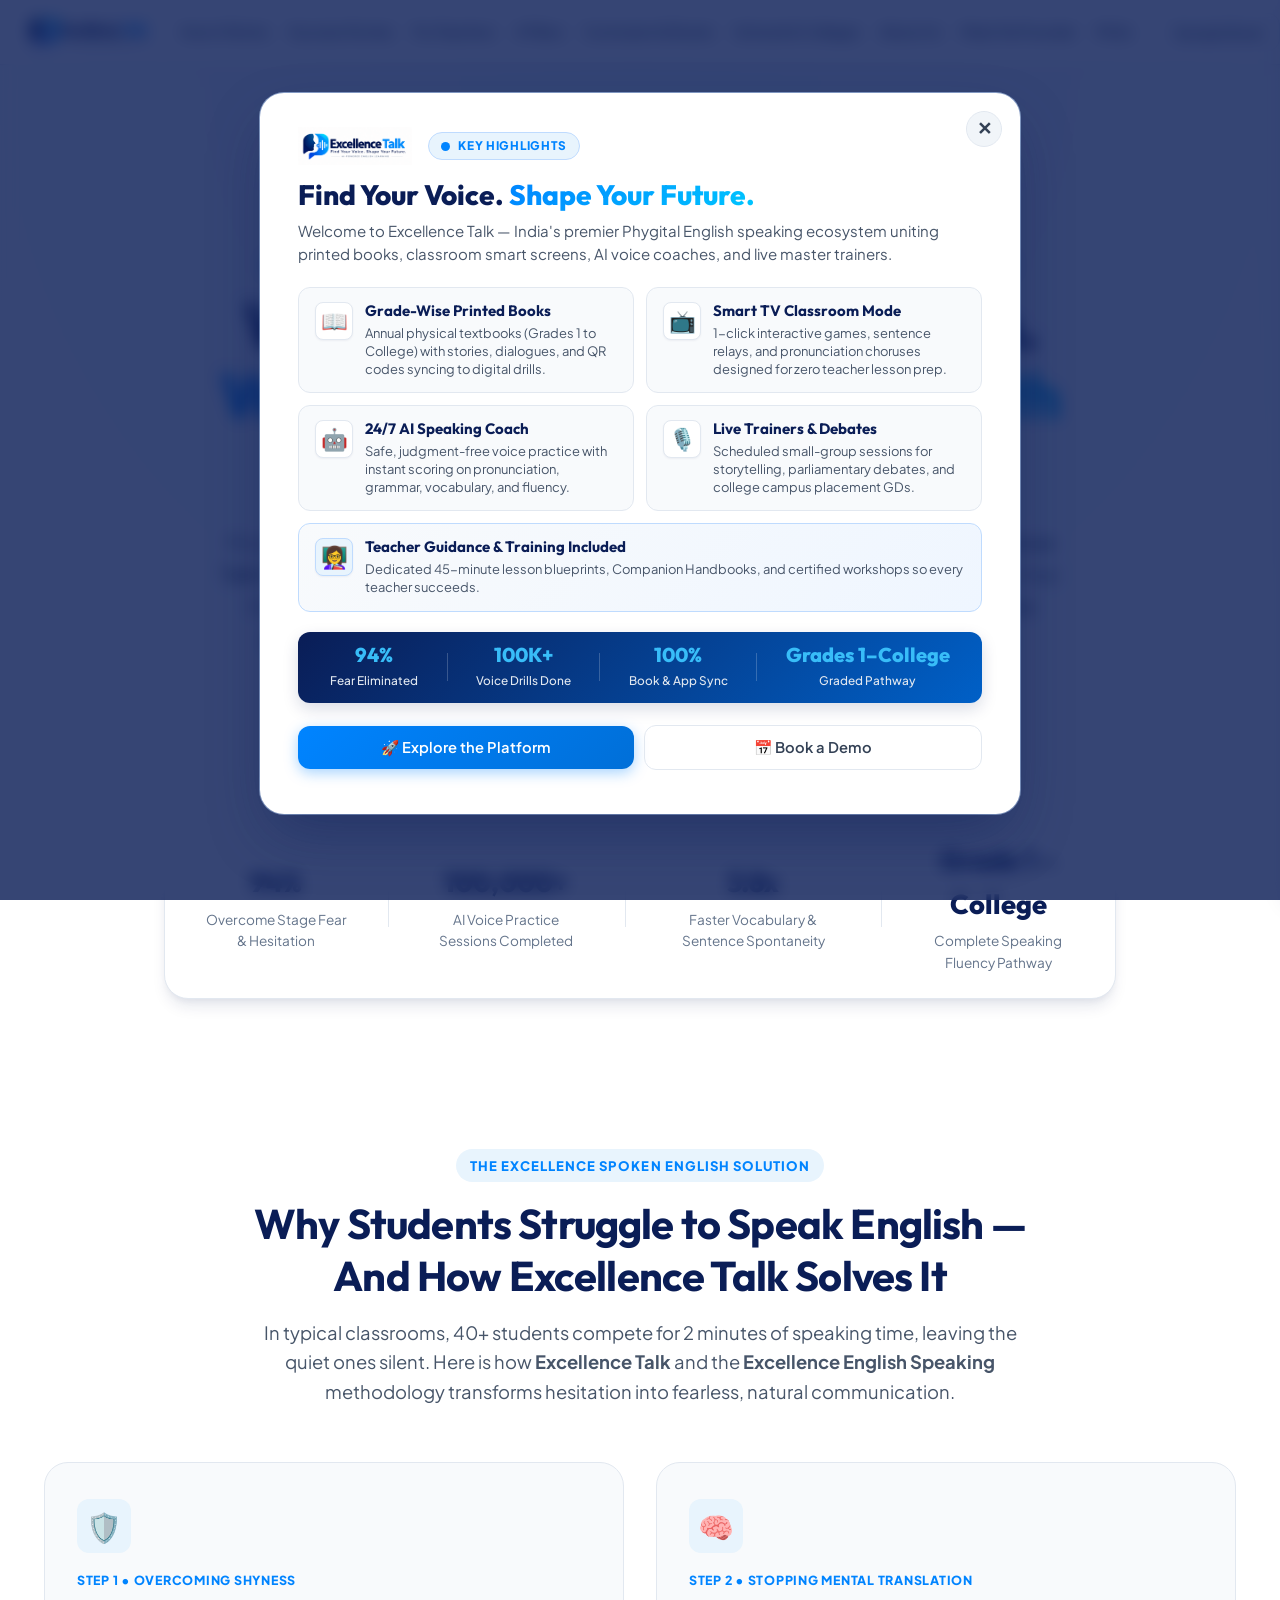
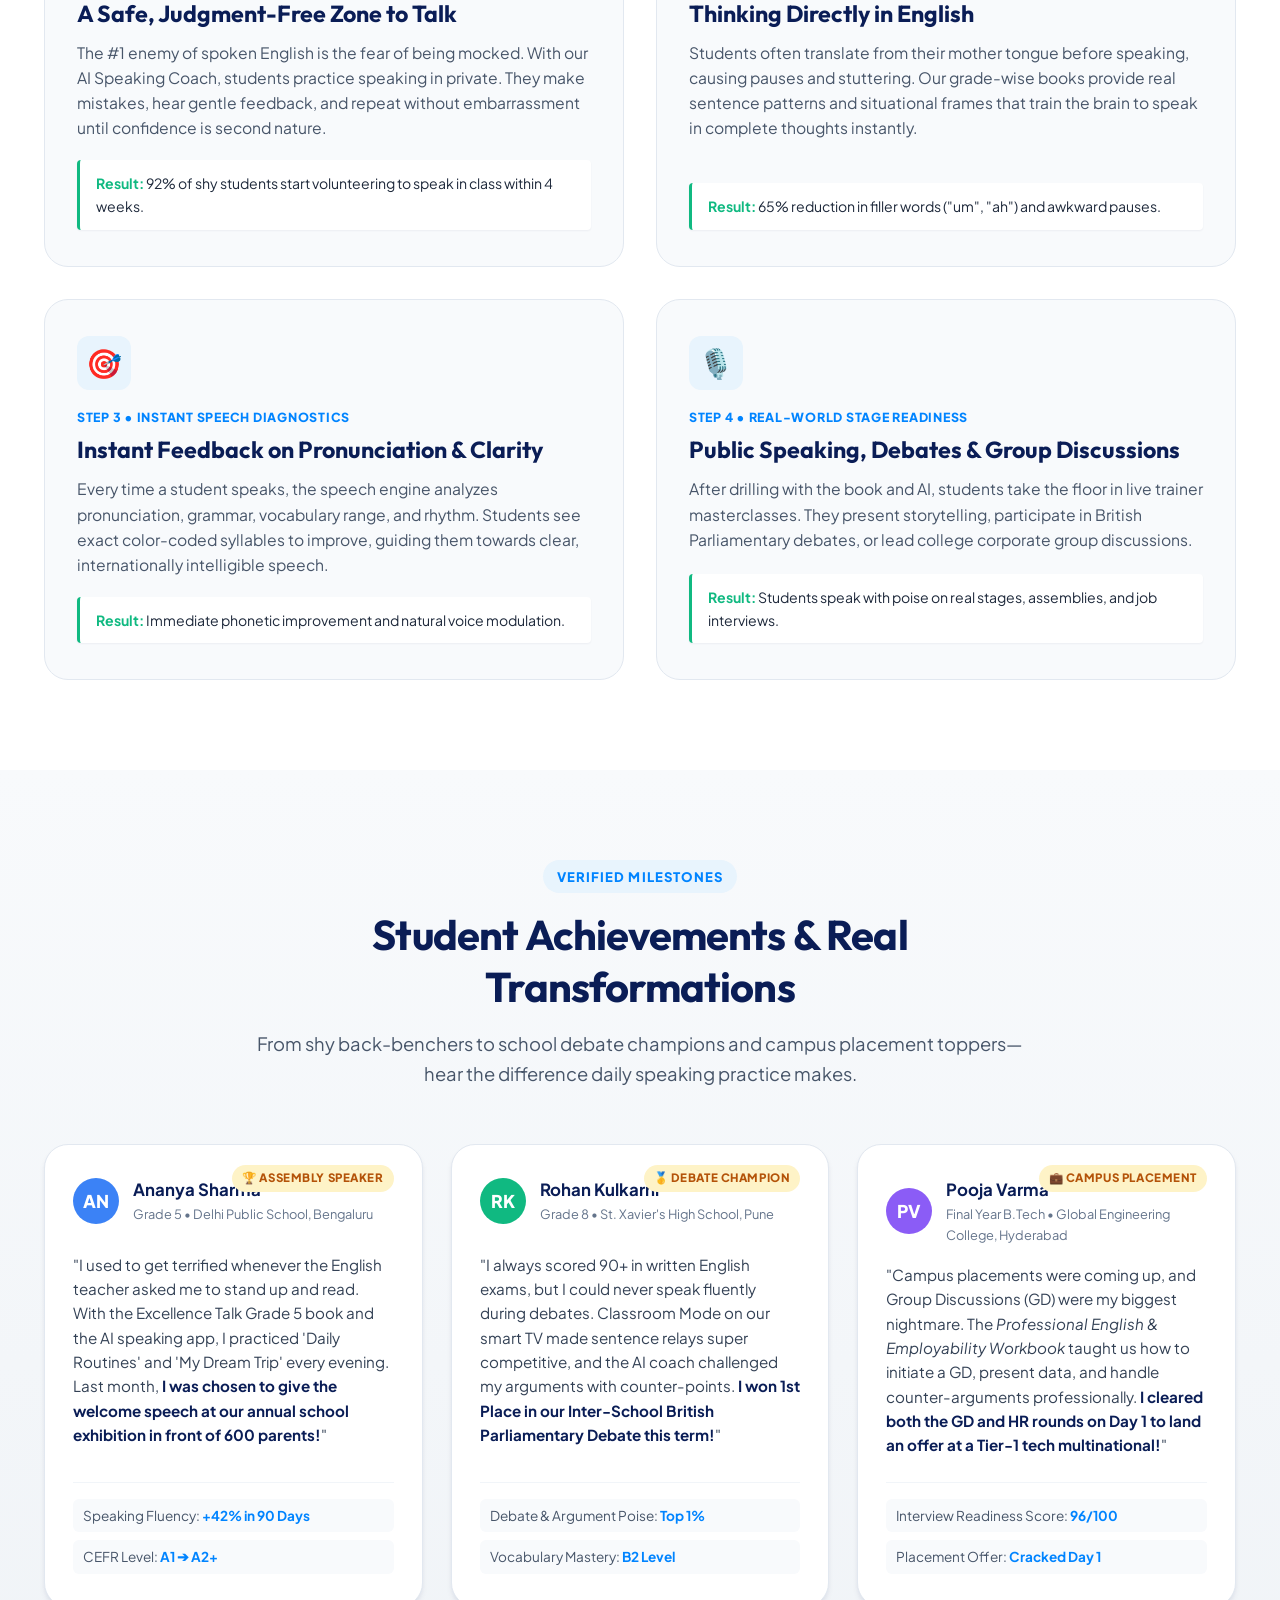
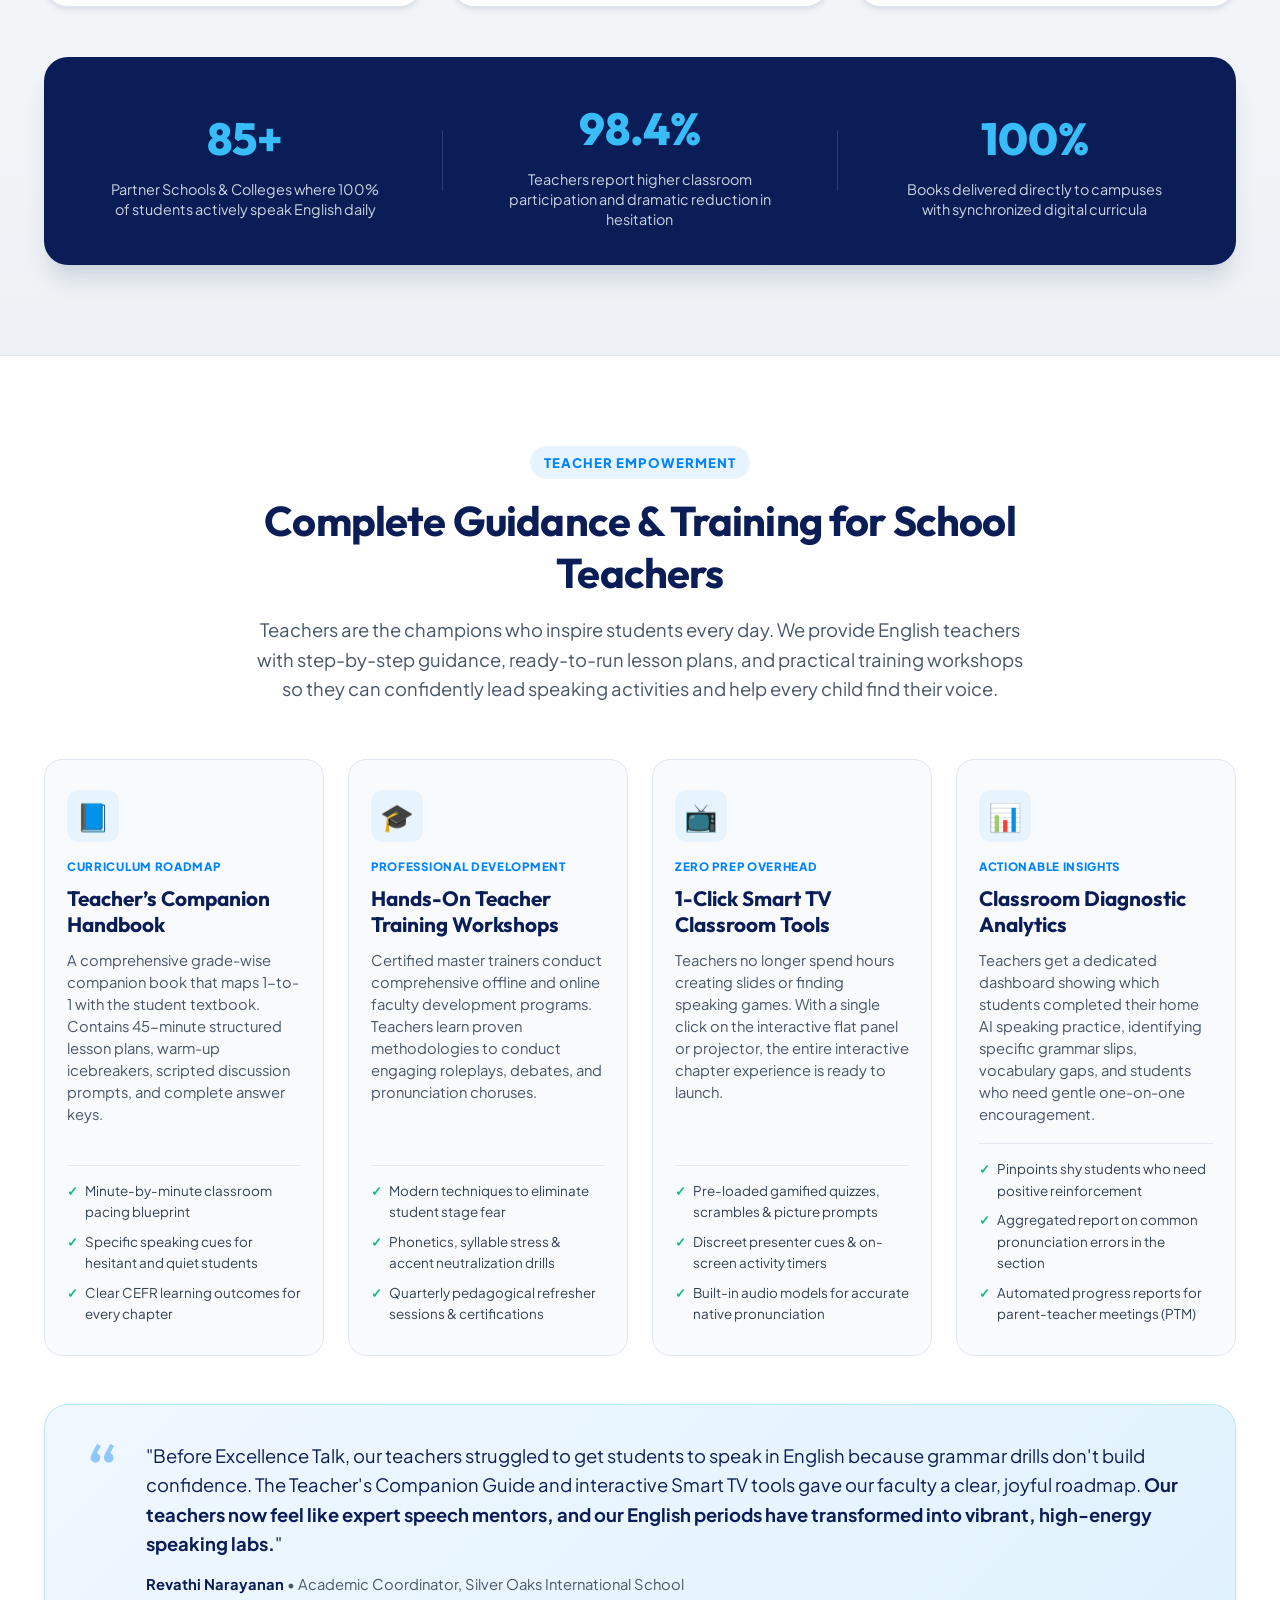
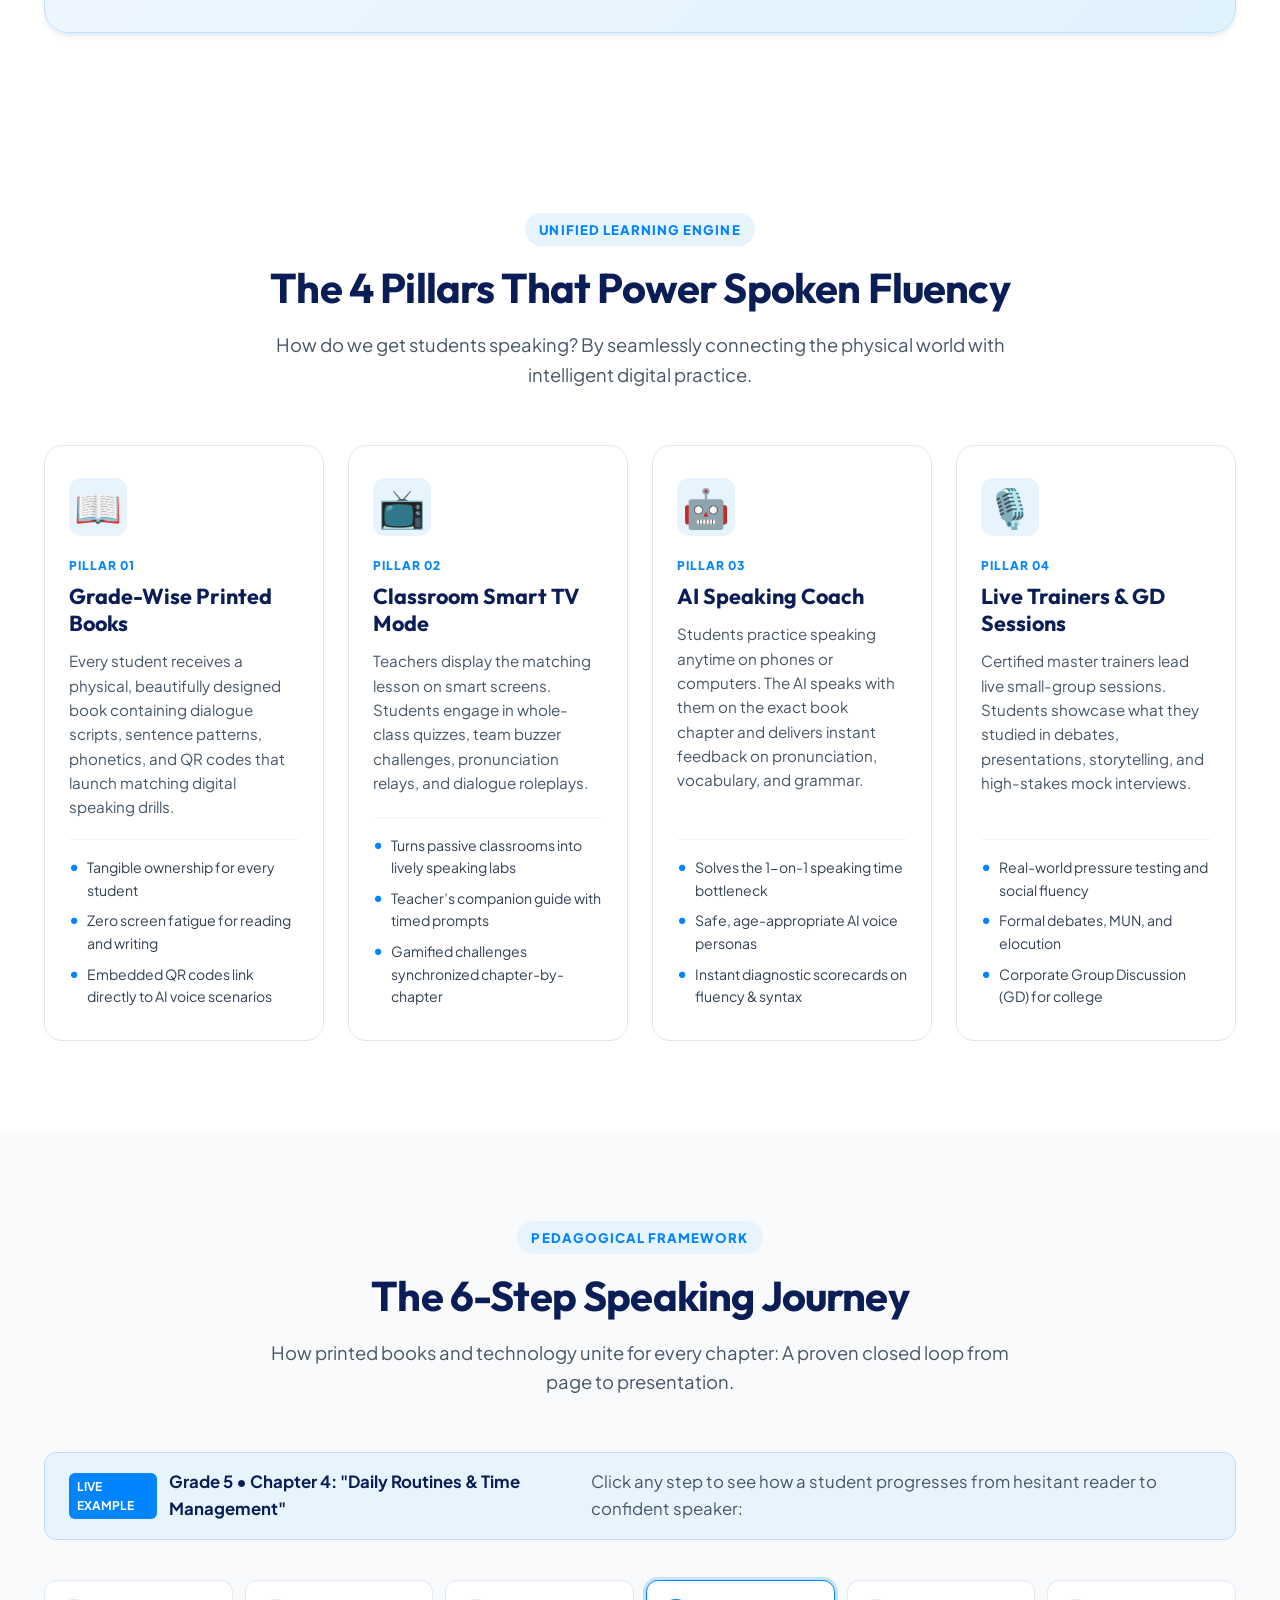
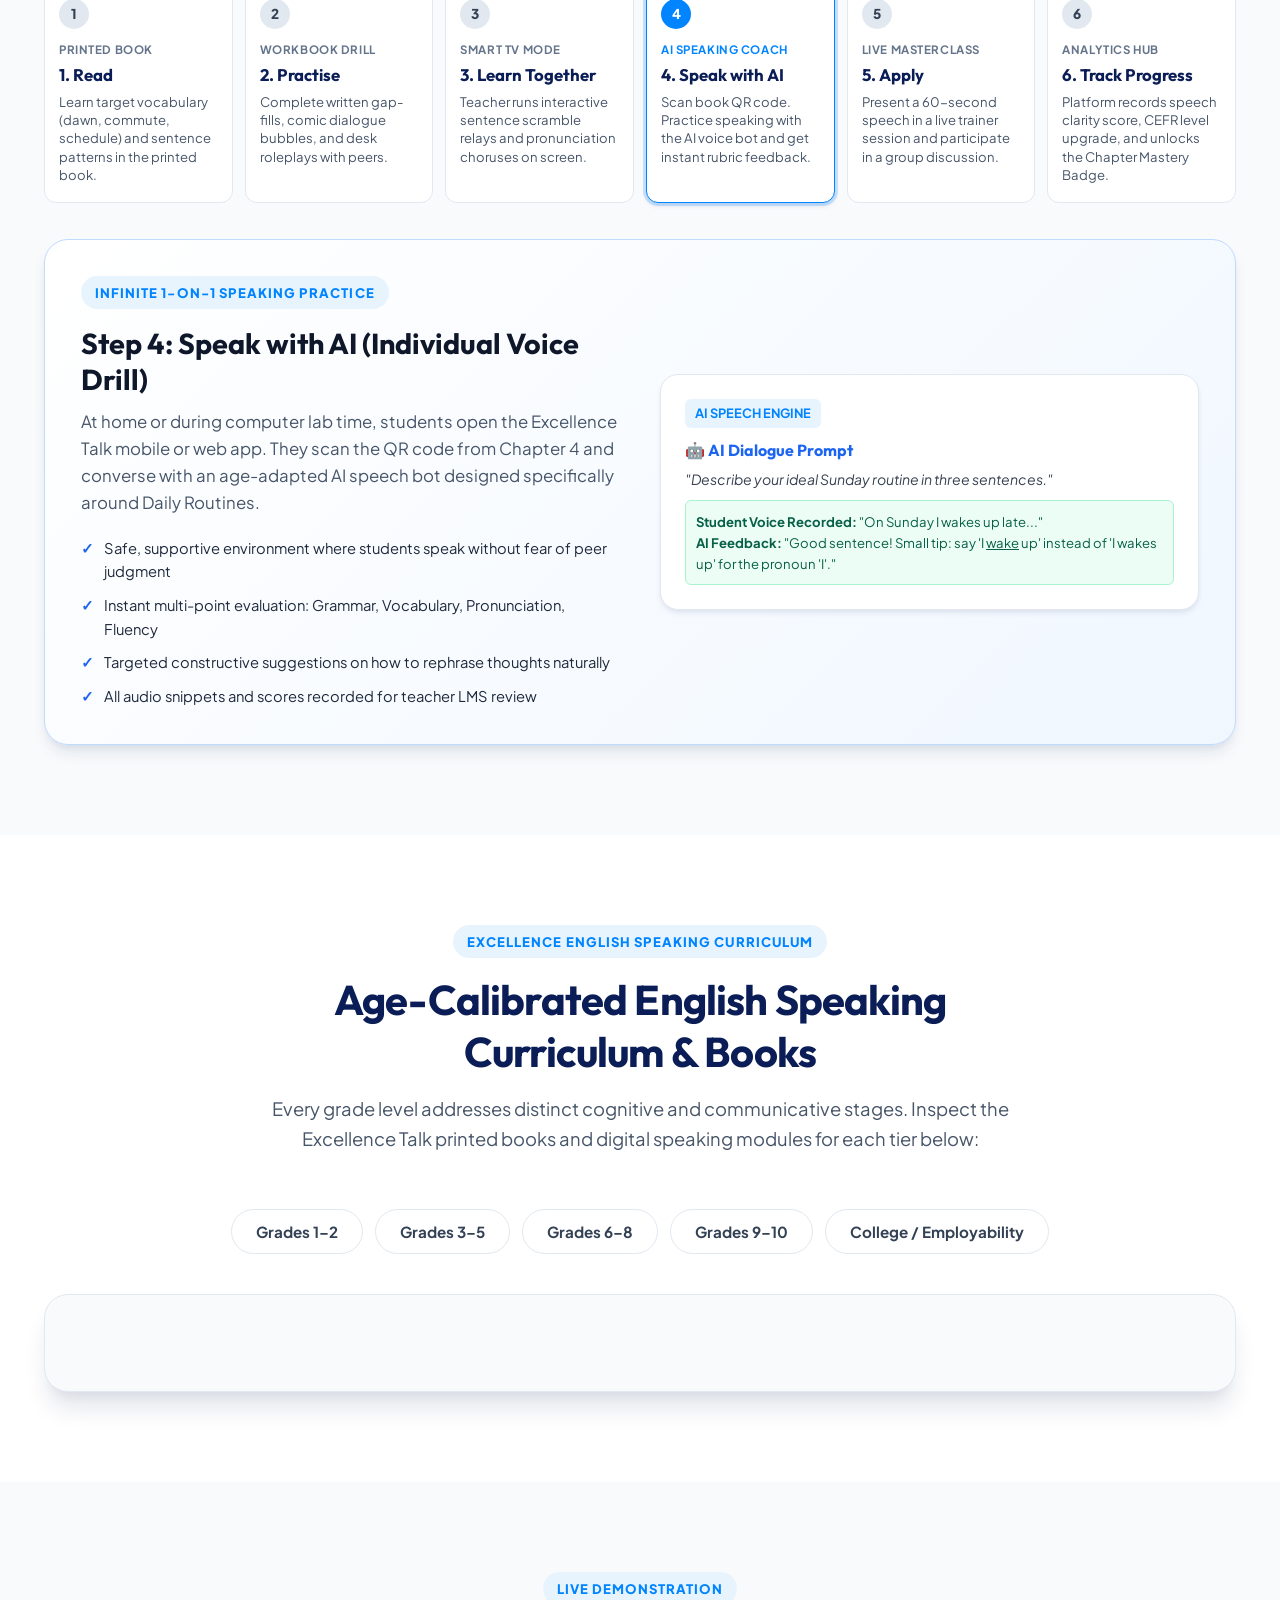
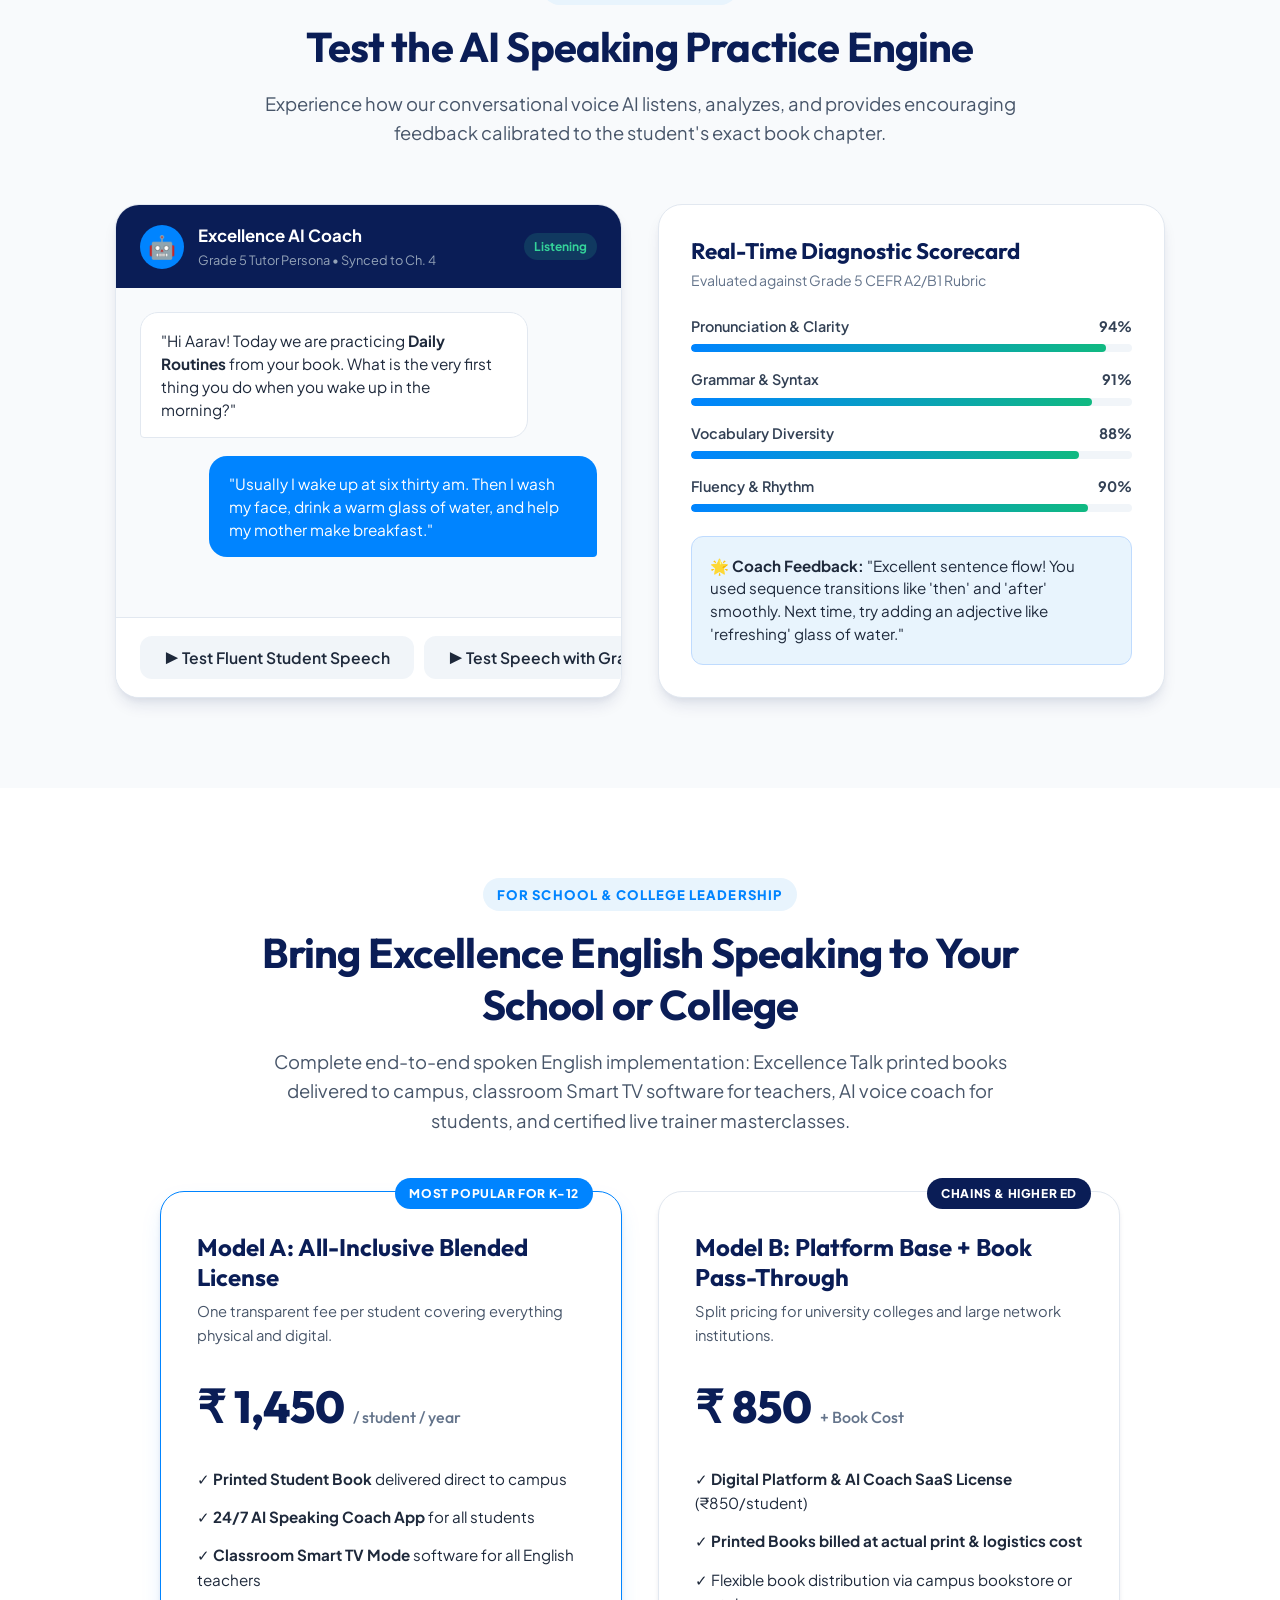
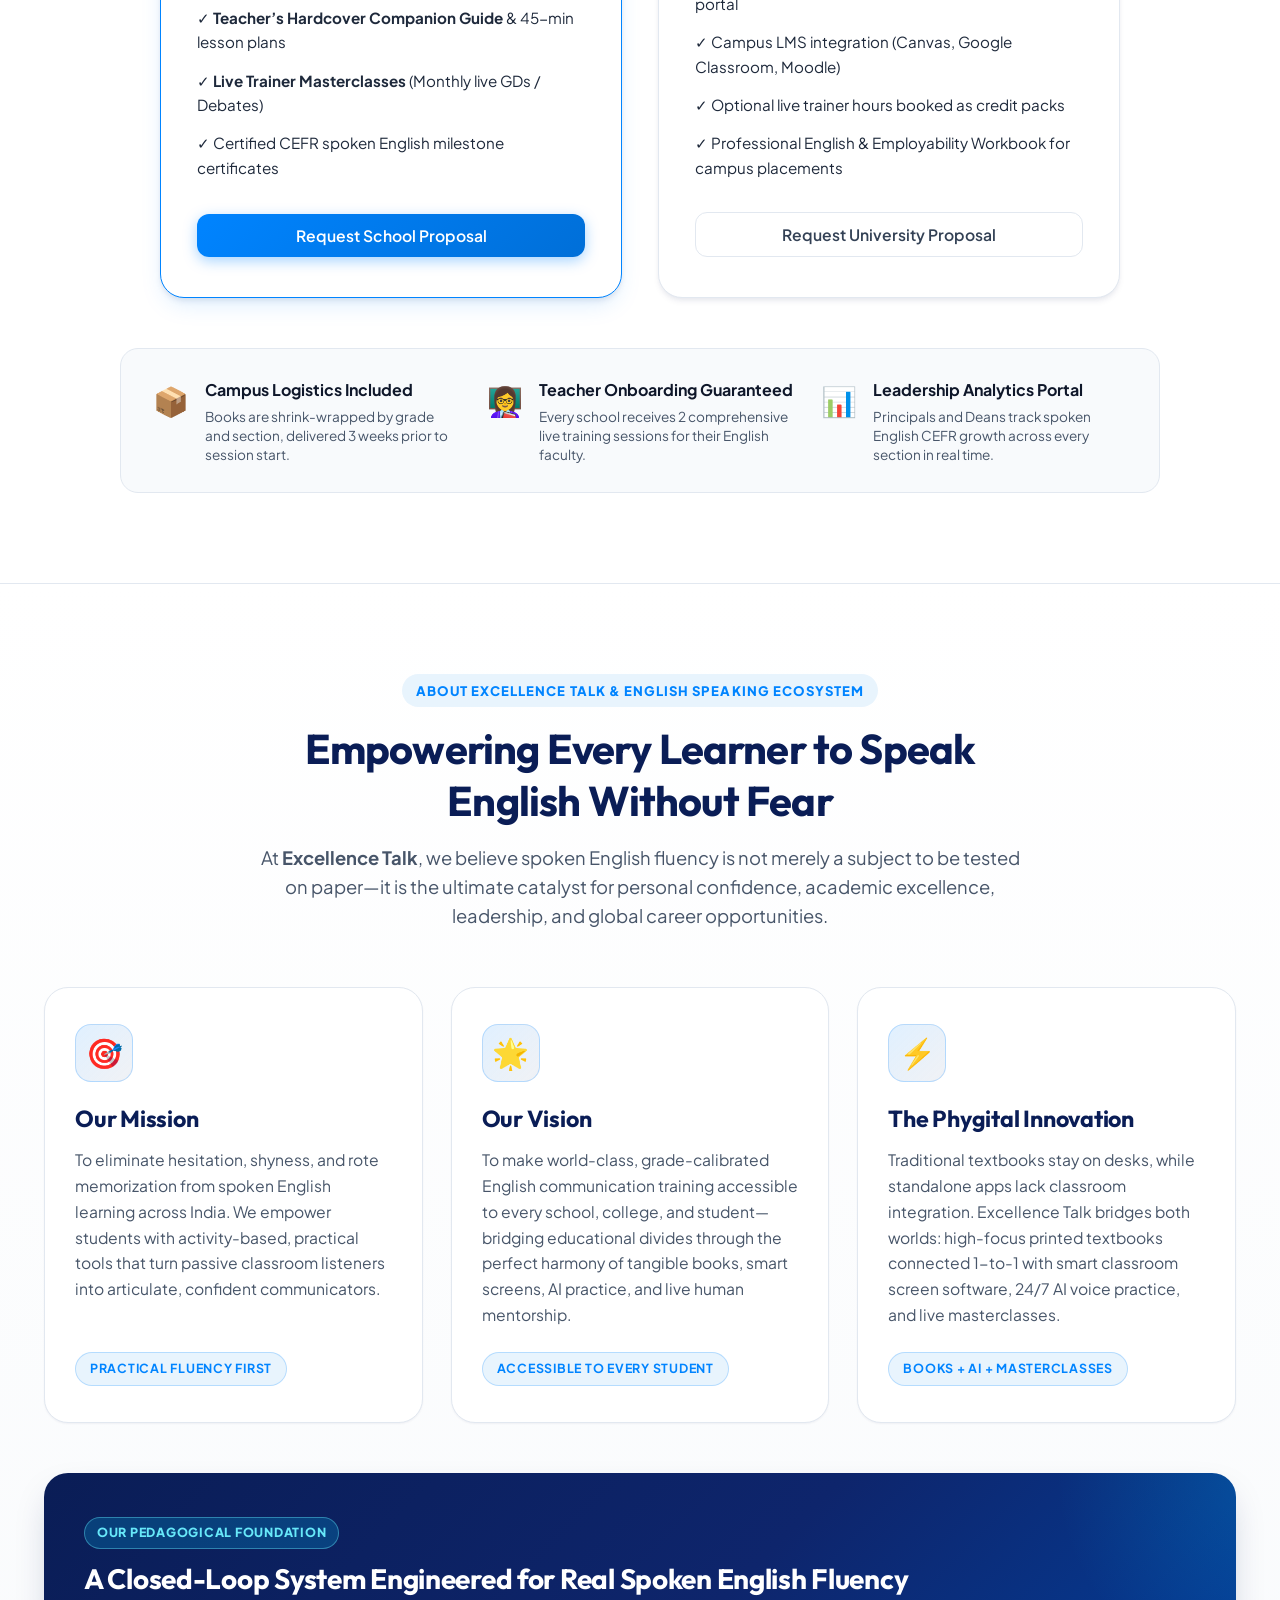
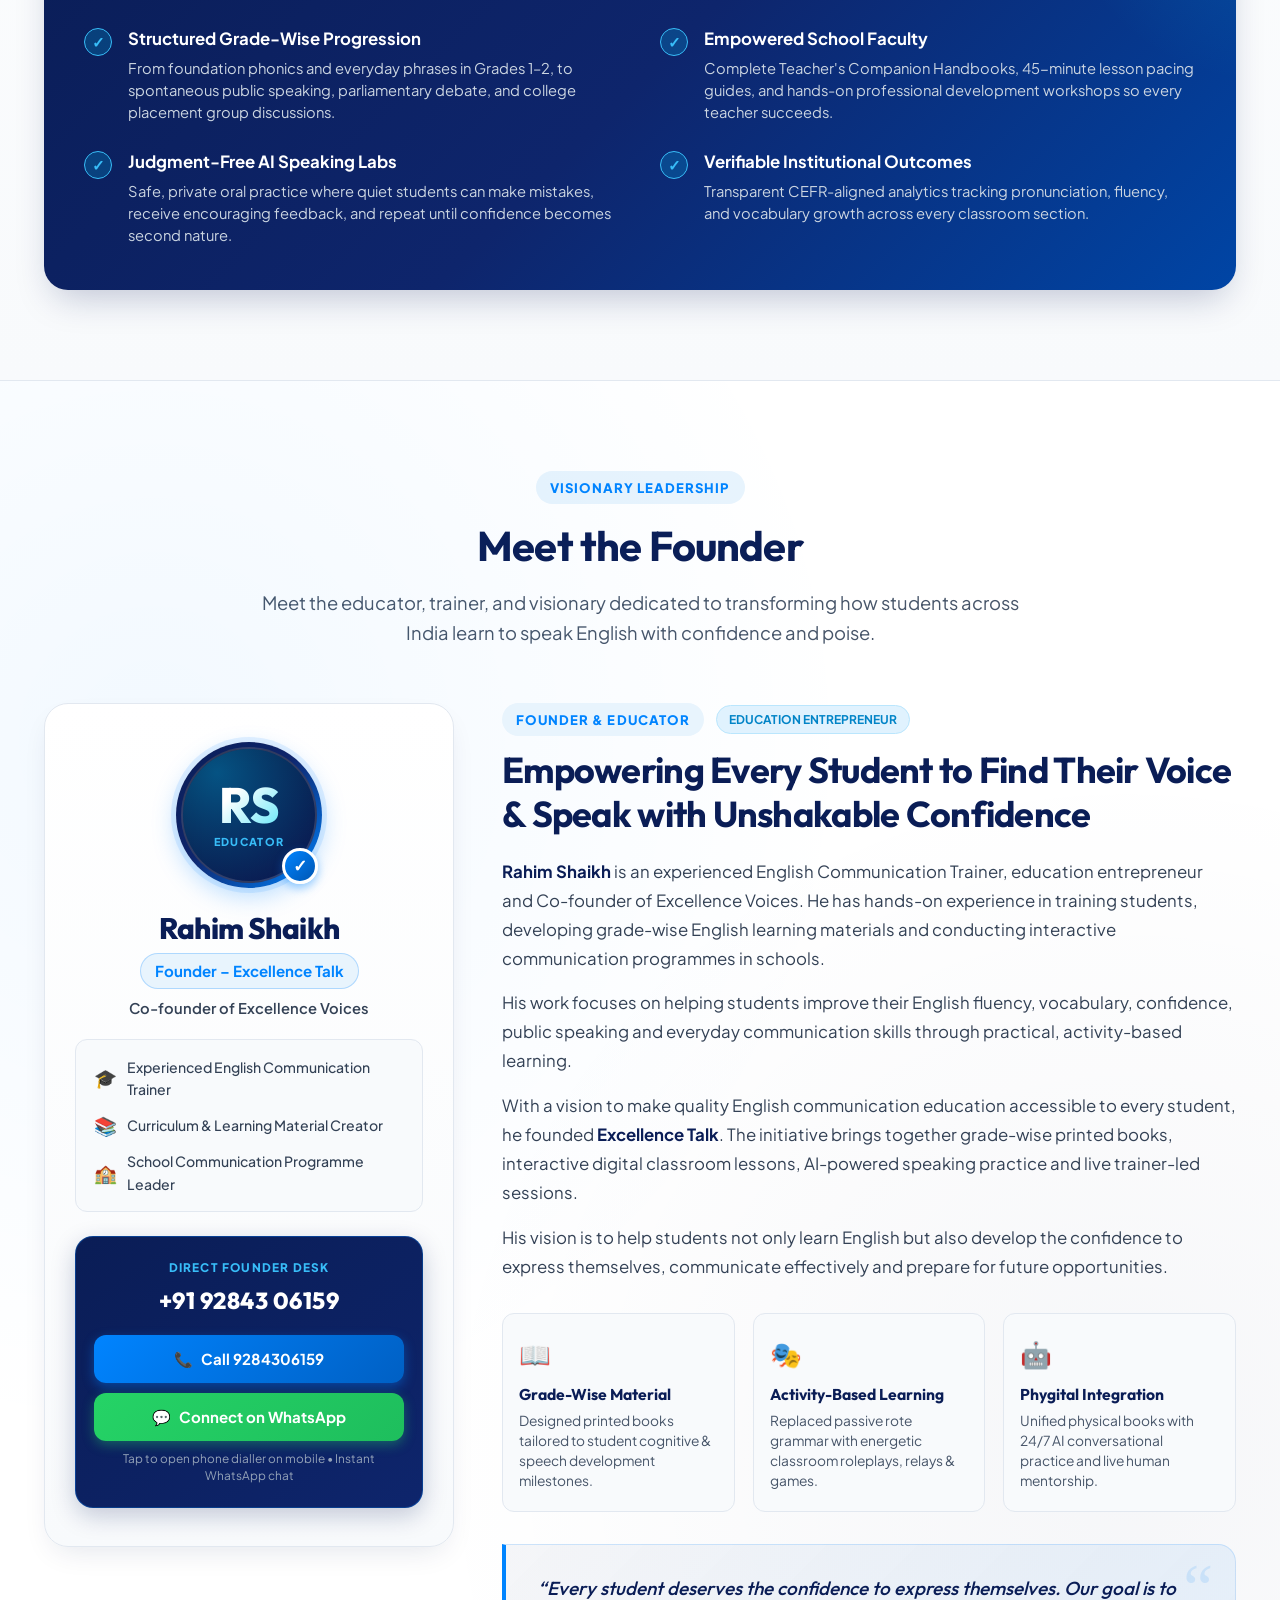
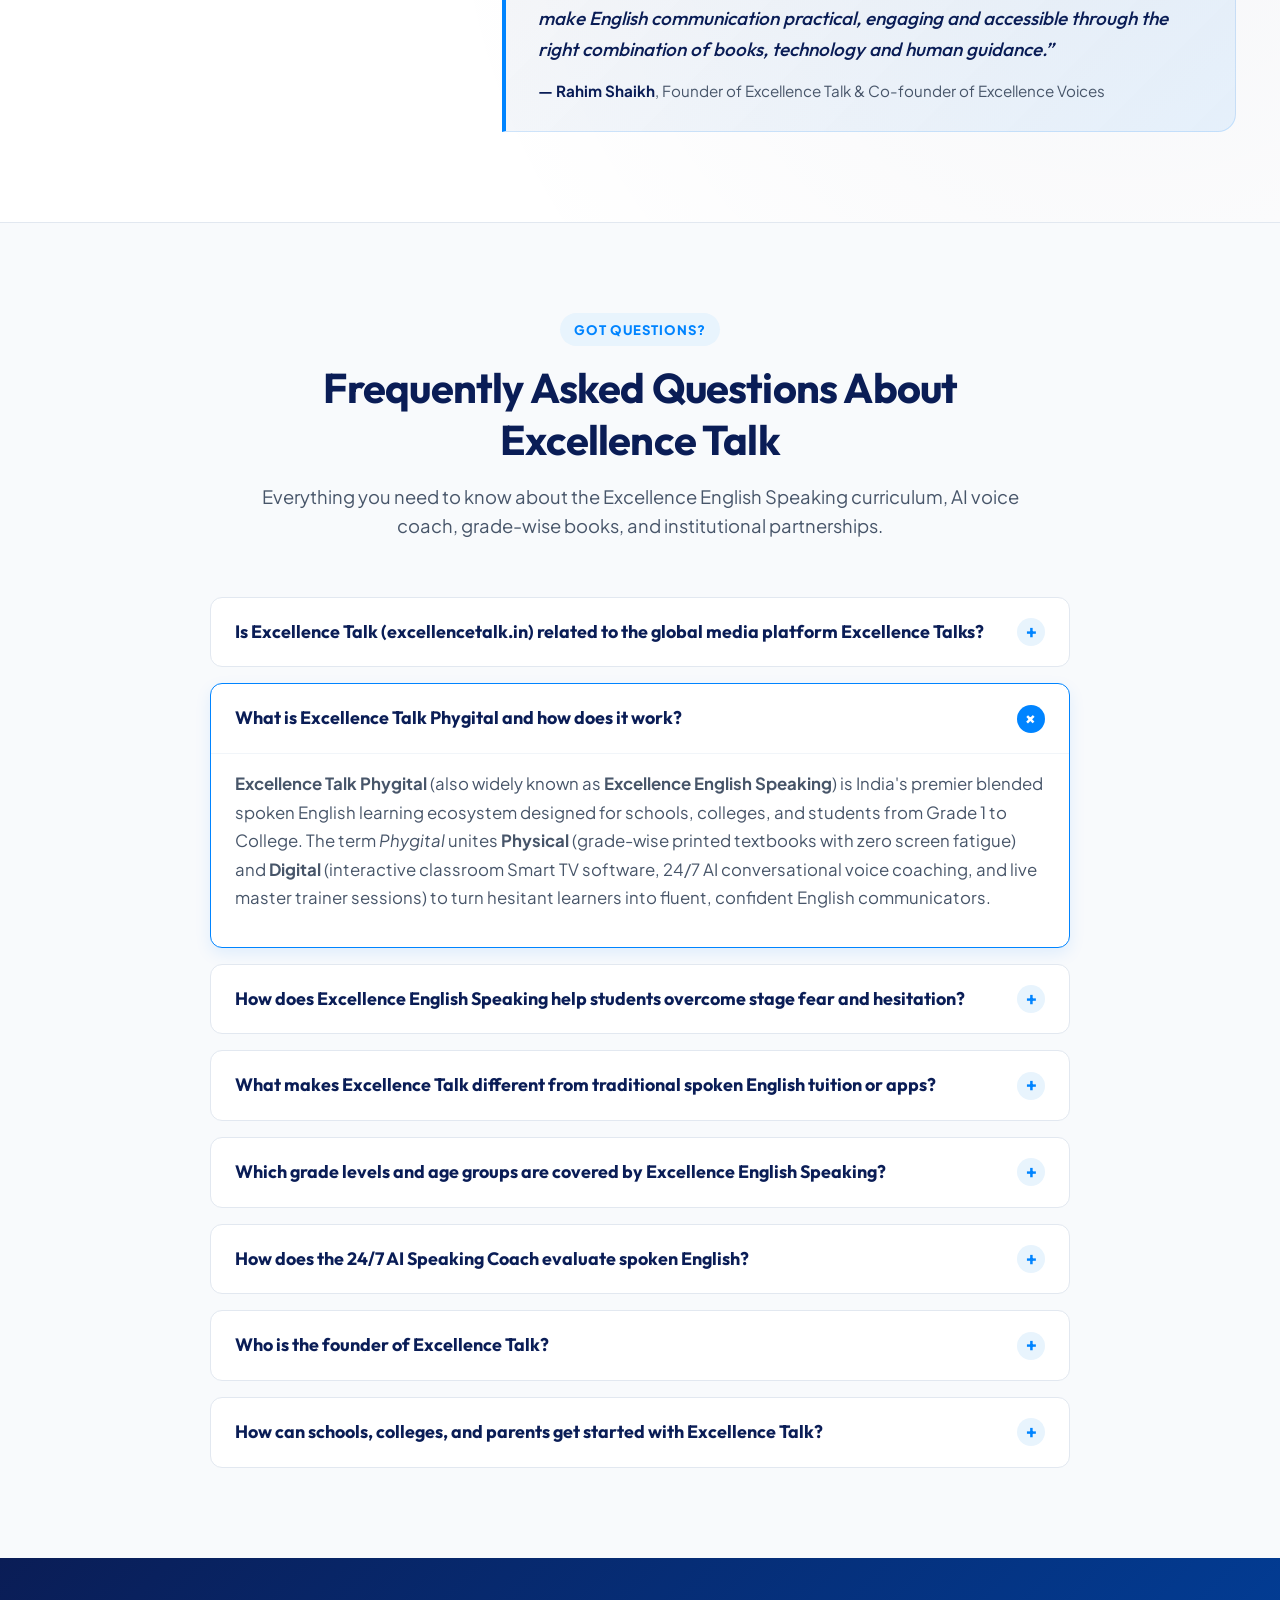
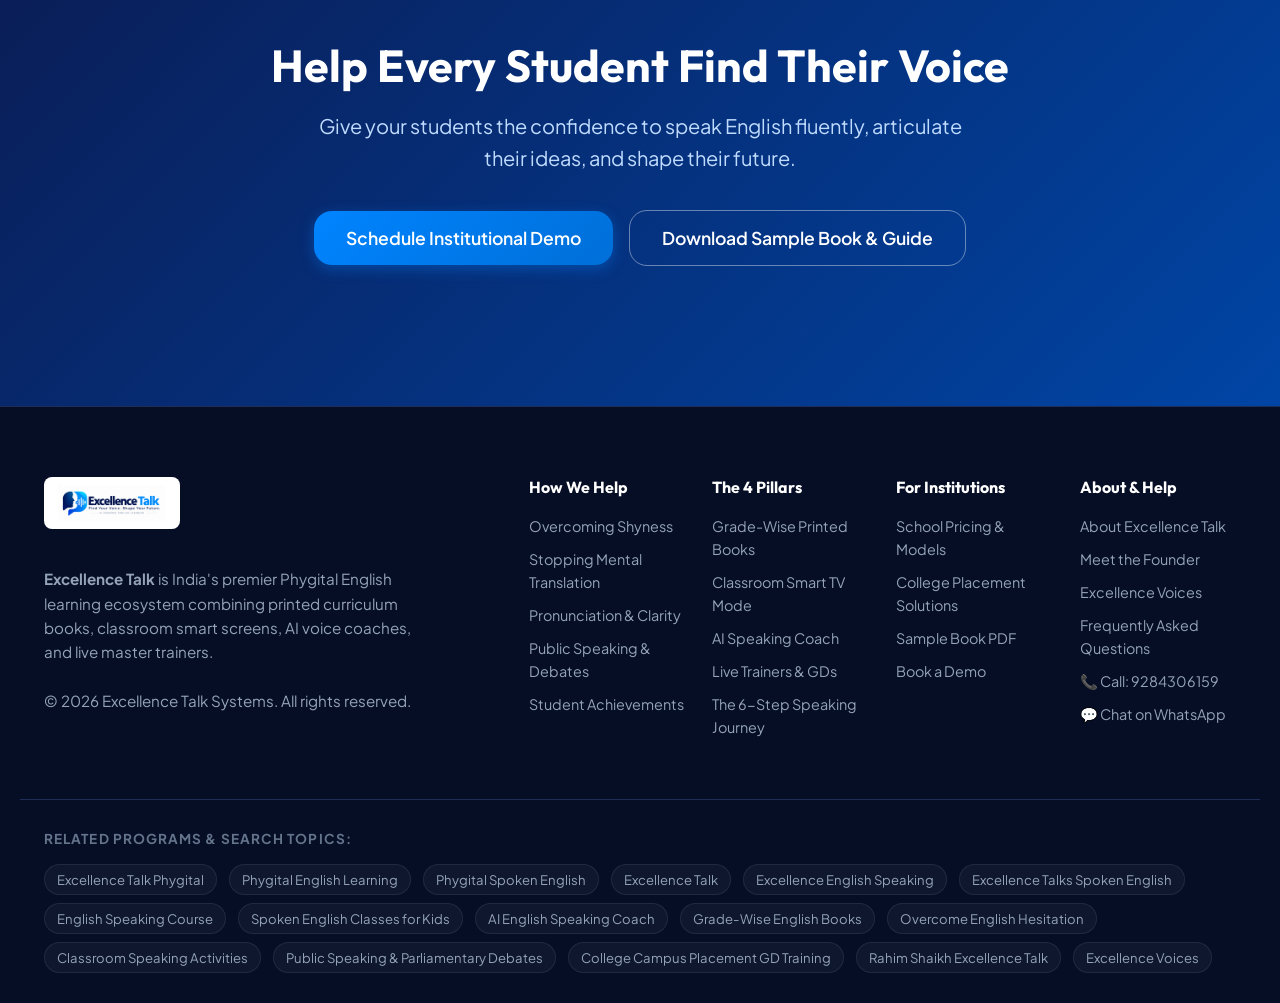
==== index.html @ 06a053c3 "Add explicit entity disambiguation and India educational entity declaration" ====
<!DOCTYPE html>
<html lang="en">
<head>
  <meta charset="UTF-8">
  <meta name="viewport" content="width=device-width, initial-scale=1.0">
  
  <!-- Primary SEO Meta Tags -->
  <title>Excellence Talk Phygital | Excellence English Speaking & Spoken English Program</title>
  <meta name="title" content="Excellence Talk Phygital | Excellence English Speaking & Spoken English Program">
  <meta name="description" content="Excellence Talk (Excellence Talk Phygital) is India's premier Phygital English speaking and communication ecosystem for school & college students. Master spoken English, stage confidence, and public speaking with printed books, 24/7 AI voice practice, and live masterclasses.">
  <meta name="keywords" content="excellence talk, excellence talk phygital, phygital english learning, phygital spoken english, excellence english speaking, excellence talks, excellence spoken english, excellence talk english speaking, english speaking course, spoken english classes, spoken english for kids, english communication skills, ai english speaking coach, rahim shaikh excellence talk, public speaking for students, college gd english preparation, excellence voices">
  <meta name="author" content="Rahim Shaikh, Excellence Talk">
  <meta name="publisher" content="Excellence Talk Systems">
  <meta name="robots" content="index, follow, max-snippet:-1, max-image-preview:large, max-video-preview:-1">
  <meta name="language" content="English">
  <meta name="revisit-after" content="3 days">
  <link rel="canonical" href="https://excellencetalk.in/">

  <!-- Favicon & Web App Manifest -->
  <link rel="icon" type="image/png" href="assets/logo.png">
  <link rel="apple-touch-icon" href="assets/logo.png">
  <link rel="manifest" href="manifest.json">
  <meta name="theme-color" content="#0084FF">

  <!-- Open Graph / Facebook Meta Tags -->
  <meta property="og:type" content="website">
  <meta property="og:url" content="https://excellencetalk.in/">
  <meta property="og:site_name" content="Excellence Talk Phygital">
  <meta property="og:title" content="Excellence Talk Phygital | Excellence English Speaking & Spoken English Program">
  <meta property="og:description" content="Excellence Talk Phygital transforms hesitation into fearless spoken English fluency. Tangible grade-wise books, 24/7 AI speech coach, classroom smart TV games, and certified master trainers.">
  <meta property="og:image" content="https://excellencetalk.in/assets/logo.png">
  <meta property="og:image:alt" content="Excellence Talk Phygital - Excellence English Speaking">
  <meta property="og:locale" content="en_IN">

  <!-- Twitter Card Meta Tags -->
  <meta name="twitter:card" content="summary_large_image">
  <meta name="twitter:url" content="https://excellencetalk.in/">
  <meta name="twitter:title" content="Excellence Talk Phygital | Excellence English Speaking & Spoken English Program">
  <meta name="twitter:description" content="Excellence Talk Phygital transforms hesitation into fearless spoken English fluency. Grade-wise printed books, 24/7 AI voice practice, classroom smart TV games, and live masterclasses.">
  <meta name="twitter:image" content="https://excellencetalk.in/assets/logo.png">

  <!-- Fonts & Stylesheet -->
  <link rel="stylesheet" href="style.css?v=20261106b">
  <link rel="preconnect" href="https://fonts.googleapis.com">
  <link rel="preconnect" href="https://fonts.gstatic.com" crossorigin>
  <link href="https://fonts.googleapis.com/css2?family=Plus+Jakarta+Sans:wght@300;400;500;600;700;800&family=Outfit:wght@400;500;600;700;800&display=swap" rel="stylesheet">

  <!-- Schema.org JSON-LD Structured Data for Search Engines -->
  <script type="application/ld+json">
  {
    "@context": "https://schema.org",
    "@graph": [
      {
        "@type": "EducationalOrganization",
        "@id": "https://excellencetalk.in/#organization",
        "name": "Excellence Talk",
        "legalName": "Excellence Talk Systems (India)",
        "disambiguatingDescription": "Excellence Talk (excellencetalk.in) is an independent Indian educational technology ecosystem and Phygital English Speaking program founded by educator Rahim Shaikh, distinct and separate from any international digital media, podcast, or motivational consulting platform.",
        "address": {
          "@type": "PostalAddress",
          "addressCountry": "IN"
        },
        "areaServed": {
          "@type": "Country",
          "name": "India"
        },
        "knowsAbout": [
          "English Language Education",
          "Spoken English Training",
          "Phygital Learning Systems",
          "Public Speaking for Students",
          "School Communication Curriculum"
        ],
        "alternateName": [
          "Excellence Talk Phygital",
          "Excellence Talks",
          "Excellence English Speaking",
          "Excellence Spoken English",
          "Excellence Voices"
        ],
        "url": "https://excellencetalk.in/",
        "logo": "https://excellencetalk.in/assets/logo.png",
        "image": "https://excellencetalk.in/assets/logo.png",
        "description": "Excellence Talk Phygital is an integrated English Speaking and Communication Learning Ecosystem combining printed curriculum books, interactive Smart TV classroom tools, 24/7 AI voice practice, and live masterclasses.",
        "founder": {
          "@type": "Person",
          "name": "Rahim Shaikh",
          "jobTitle": "Founder & English Communication Trainer",
          "description": "Experienced English Communication Trainer, education entrepreneur and Co-founder of Excellence Voices."
        },
        "telephone": "+91-9284306159",
        "contactPoint": [
          {
            "@type": "ContactPoint",
            "telephone": "+91-9284306159",
            "contactType": "Customer Support & Institutional Admissions",
            "areaServed": "IN",
            "availableLanguage": ["English", "Hindi"]
          }
        ],
        "sameAs": [
          "https://wa.me/919284306159"
        ]
      },
      {
        "@type": "WebSite",
        "@id": "https://excellencetalk.in/#website",
        "url": "https://excellencetalk.in/",
        "name": "Excellence Talk Phygital - Excellence English Speaking",
        "publisher": {
          "@id": "https://excellencetalk.in/#organization"
        },
        "inLanguage": "en"
      },
      {
        "@type": "Course",
        "@id": "https://excellencetalk.in/#course",
        "name": "Excellence Talk Phygital English Speaking & Communication Program",
        "description": "A comprehensive grade-wise Phygital spoken English and communication curriculum from Grade 1 to College, integrating printed textbooks, Smart TV classroom drills, 24/7 AI speech coaching, and live group discussion masterclasses.",
        "provider": {
          "@id": "https://excellencetalk.in/#organization"
        },
        "educationalLevel": [
          "Grade 1 to 2 (Talk & Wonder)",
          "Grade 3 to 5 (Talk & Tell)",
          "Grade 6 to 8 (Talk & Connect)",
          "Grade 9 to 10 (Talk & Lead)",
          "College & Employability (Professional English)"
        ],
        "courseMode": ["Blended", "Online", "Onsite"],
        "educationalCredentialAwarded": "CEFR-Aligned Spoken English Fluency Certification"
      },
      {
        "@type": "FAQPage",
        "@id": "https://excellencetalk.in/#faq",
        "mainEntity": [
          {
            "@type": "Question",
            "name": "Is Excellence Talk (excellencetalk.in) related to the global media platform Excellence Talks?",
            "acceptedAnswer": {
              "@type": "Answer",
              "text": "No. Excellence Talk (official portal: https://excellencetalk.in) is an independent Indian educational technology ecosystem and Phygital English Speaking program founded by educator Rahim Shaikh. It is dedicated to student spoken English fluency in schools and colleges across India and is completely separate and independent from any foreign leadership media or podcast platforms."
            }
          },
          {
            "@type": "Question",
            "name": "What is Excellence Talk Phygital and how does it work?",
            "acceptedAnswer": {
              "@type": "Answer",
              "text": "Excellence Talk Phygital is India's premier blended English learning ecosystem combining physical printed textbooks with digital learning technology: 1-to-1 chapter QR codes, interactive classroom Smart TV screen software, 24/7 AI conversational voice coaching, and certified live master trainer sessions."
            }
          },
          {
            "@type": "Question",
            "name": "What is Excellence Talk (Excellence English Speaking)?",
            "acceptedAnswer": {
              "@type": "Answer",
              "text": "Excellence Talk (also known as Excellence English Speaking) is India's premier Phygital English learning ecosystem. It combines grade-wise printed textbooks, classroom Smart TV software, 24/7 AI voice practice, and live master trainer sessions to turn hesitant students into fluent, fearless English speakers."
            }
          },
          {
            "@type": "Question",
            "name": "How does Excellence English Speaking help students overcome stage fear and hesitation?",
            "acceptedAnswer": {
              "@type": "Answer",
              "text": "Excellence Talk eliminates speaking anxiety through a private, judgment-free AI speaking coach where students practice oral conversations without fear of mockery. It stops mental mother-tongue translation with practical sentence patterns and builds stage confidence through active classroom games and live masterclass debates."
            }
          },
          {
            "@type": "Question",
            "name": "What age groups and school grades are covered by Excellence Talk?",
            "acceptedAnswer": {
              "@type": "Answer",
              "text": "The Excellence English Speaking program spans Grade 1 through College: Foundation (Grades 1–2: Talk & Wonder), Development (Grades 3–5: Talk & Tell), Expansion (Grades 6–8: Talk & Connect), Mastery (Grades 9–10: Talk & Lead), and Employability (College & Campus Placements)."
            }
          },
          {
            "@type": "Question",
            "name": "What makes Excellence Talk different from traditional spoken English tuition or standalone apps?",
            "acceptedAnswer": {
              "@type": "Answer",
              "text": "Unlike apps with high drop-off rates or regular classrooms where 40+ students share only 2 minutes of speaking time, Excellence Talk creates a synchronized closed loop: students read from physical books, teachers run interactive Smart TV challenges, students drill 1-on-1 with AI voice coaching, and certified trainers coach them in real debates and group discussions."
            }
          },
          {
            "@type": "Question",
            "name": "Who is the founder of Excellence Talk?",
            "acceptedAnswer": {
              "@type": "Answer",
              "text": "Excellence Talk was founded by Rahim Shaikh, an experienced English Communication Trainer, curriculum designer, and Co-founder of Excellence Voices. Rahim Shaikh has trained thousands of students and educators across India in spoken English fluency, confidence building, and public speaking."
            }
          },
          {
            "@type": "Question",
            "name": "How can schools, colleges, or students get started with Excellence Talk?",
            "acceptedAnswer": {
              "@type": "Answer",
              "text": "Schools and colleges can schedule an institutional demo or request sample books directly through the website or by contacting Rahim Shaikh on +91 92843 06159 via call or WhatsApp. Excellence Talk provides printed books delivered to campus, teacher handbooks, software, and teacher training."
            }
          }
        ]
      }
    ]
  }
  </script>
</head>
<body>

  <!-- Scroll Reading Progress Bar -->
  <div class="scroll-progress-bar" id="scroll-progress-bar"></div>

  <!-- Navigation -->
  <nav class="navbar">
    <div class="nav-container">
      <a href="#" class="brand-logo-link">
        <img src="assets/logo.png" alt="Excellence Talk - Excellence English Speaking Program" class="nav-logo-img">
      </a>
      
      <div class="nav-links">
        <a href="#how-we-help">How It Works</a>
        <a href="#achievements">Success Stories</a>
        <a href="#teachers">For Teachers</a>
        <a href="#method">4 Pillars</a>
        <a href="#curriculum">Curriculum & Books</a>
        <a href="#institutions">Schools & Colleges</a>
        <a href="#about">About Us</a>
        <a href="#founder">Meet the Founder</a>
        <a href="#faq">FAQs</a>
      </div>
      
      <div class="nav-actions">
        <button class="btn btn-outline nav-btn-sample" onclick="openModal('sample-chapter')">Sample Book</button>
        <button class="btn btn-primary nav-btn-demo" onclick="openModal('book-demo')">Book a Demo</button>
        <button class="mobile-menu-btn" id="mobile-menu-btn" onclick="toggleMobileMenu()" aria-label="Toggle navigation menu">
          <span class="hamburger-bar"></span>
          <span class="hamburger-bar"></span>
          <span class="hamburger-bar"></span>
        </button>
      </div>
    </div>
  </nav>

  <!-- Mobile Menu Drawer & Backdrop -->
  <div class="mobile-menu-drawer" id="mobile-menu-drawer">
    <div class="mobile-drawer-header">
      <img src="assets/logo.png" alt="Excellence Talk - Excellence English Speaking" class="mobile-drawer-logo">
      <button class="mobile-drawer-close" onclick="toggleMobileMenu()" aria-label="Close menu">✕</button>
    </div>
    <div class="mobile-nav-links">
      <a href="#how-we-help" onclick="toggleMobileMenu()">🗣️ How We Help Students Speak</a>
      <a href="#achievements" onclick="toggleMobileMenu()">🏆 Student Achievements</a>
      <a href="#teachers" onclick="toggleMobileMenu()">👩‍🏫 Teacher Guidance</a>
      <a href="#method" onclick="toggleMobileMenu()">🏛️ The 4-Pillar Method</a>
      <a href="#speaking-loop" onclick="toggleMobileMenu()">🔁 The 6-Step Speaking Journey</a>
      <a href="#curriculum" onclick="toggleMobileMenu()">📚 Grade-Wise Books</a>
      <a href="#ai-coach" onclick="toggleMobileMenu()">🤖 Try AI Speaking</a>
      <a href="#institutions" onclick="toggleMobileMenu()">🏫 For Schools & Colleges</a>
      <a href="#about" onclick="toggleMobileMenu()">ℹ️ About Us</a>
      <a href="#founder" onclick="toggleMobileMenu()">👤 Meet the Founder</a>
      <a href="#faq" onclick="toggleMobileMenu()">❓ Frequently Asked Questions</a>
    </div>
    <div class="mobile-drawer-actions">
      <button class="btn btn-outline btn-block" onclick="toggleMobileMenu(); openModal('sample-chapter')">Download Sample Book PDF</button>
      <button class="btn btn-primary btn-block" onclick="toggleMobileMenu(); openModal('book-demo')">Schedule Institutional Demo</button>
    </div>
  </div>
  <div class="mobile-menu-backdrop" id="mobile-menu-backdrop" onclick="toggleMobileMenu()"></div>

  <!-- Hero Section -->
  <header class="hero-section">
    <div class="container hero-container">
      <div class="hero-tagline-wrapper">
        <div class="hero-tagline-badge">
          <span class="pulse-dot"></span>
          <span>EXCELLENCE TALK PHYGITAL • AI &amp; BOOK-POWERED ENGLISH SPEAKING • GRADE 1 TO COLLEGE</span>
        </div>
        <button class="hero-highlights-trigger" onclick="openWelcomePopup()" title="Click to view key highlights">
          ✨ View Key Highlights
        </button>
      </div>

      <h1 class="hero-title">
        <span class="hero-brand-kicker">Excellence Talk Phygital • Excellence English Speaking</span>
        We Don't Just Teach English.<br>
        <span class="gradient-text">We Make Students Speak with Confidence.</span>
      </h1>

      <p class="hero-subtitle">
        Most students understand English grammar, but <strong>freeze when asked to speak</strong>. 
        <strong>Excellence Talk Phygital (Excellence English Speaking)</strong> breaks the barrier of hesitation and stage fear through a proven Phygital system: 
        <strong>tangible grade-wise books</strong>, <strong>daily 1-on-1 AI voice practice</strong>, 
        <strong>interactive classroom speaking games</strong>, and <strong>live trainer masterclasses</strong>.
      </p>

      <div class="hero-cta-group">
        <a href="#how-we-help" class="btn btn-primary btn-lg">See How We Help Students Speak</a>
        <a href="#achievements" class="btn btn-secondary btn-lg">Explore Student Achievements</a>
      </div>

      <!-- Trust & Impact Proof Bar -->
      <div class="hero-stats">
        <div class="stat-item">
          <div class="stat-number">94%</div>
          <div class="stat-label">Overcome Stage Fear & Hesitation</div>
        </div>
        <div class="stat-divider"></div>
        <div class="stat-item">
          <div class="stat-number">100,000+</div>
          <div class="stat-label">AI Voice Practice Sessions Completed</div>
        </div>
        <div class="stat-divider"></div>
        <div class="stat-item">
          <div class="stat-number">3.8x</div>
          <div class="stat-label">Faster Vocabulary & Sentence Spontaneity</div>
        </div>
        <div class="stat-divider"></div>
        <div class="stat-item">
          <div class="stat-number">Grade 1 – College</div>
          <div class="stat-label">Complete Speaking Fluency Pathway</div>
        </div>
      </div>
    </div>
  </header>

  <!-- SECTION 1: HOW WE HELP STUDENTS SPEAK -->
  <section id="how-we-help" class="section how-it-works-section">
    <div class="container">
      <div class="section-header text-center reveal">
        <div class="section-tag">The Excellence Spoken English Solution</div>
        <h2>Why Students Struggle to Speak English — And How Excellence Talk Solves It</h2>
        <p class="section-desc">
          In typical classrooms, 40+ students compete for 2 minutes of speaking time, leaving the quiet ones silent. 
          Here is how <strong>Excellence Talk</strong> and the <strong>Excellence English Speaking</strong> methodology transforms hesitation into fearless, natural communication.
        </p>
      </div>

      <div class="transformation-grid reveal-stagger">
        <!-- Feature 1 -->
        <div class="trans-card">
          <div class="trans-icon-box">🛡️</div>
          <div class="trans-step-tag">Step 1 • Overcoming Shyness</div>
          <h3>A Safe, Judgment-Free Zone to Talk</h3>
          <p>
            The #1 enemy of spoken English is the fear of being mocked. With our AI Speaking Coach, 
            students practice speaking in private. They make mistakes, hear gentle feedback, and repeat without embarrassment until confidence is second nature.
          </p>
          <div class="trans-metric">
            <strong>Result:</strong> 92% of shy students start volunteering to speak in class within 4 weeks.
          </div>
        </div>

        <!-- Feature 2 -->
        <div class="trans-card">
          <div class="trans-icon-box">🧠</div>
          <div class="trans-step-tag">Step 2 • Stopping Mental Translation</div>
          <h3>Thinking Directly in English</h3>
          <p>
            Students often translate from their mother tongue before speaking, causing pauses and stuttering. 
            Our grade-wise books provide real sentence patterns and situational frames that train the brain to speak in complete thoughts instantly.
          </p>
          <div class="trans-metric">
            <strong>Result:</strong> 65% reduction in filler words ("um", "ah") and awkward pauses.
          </div>
        </div>

        <!-- Feature 3 -->
        <div class="trans-card">
          <div class="trans-icon-box">🎯</div>
          <div class="trans-step-tag">Step 3 • Instant Speech Diagnostics</div>
          <h3>Instant Feedback on Pronunciation & Clarity</h3>
          <p>
            Every time a student speaks, the speech engine analyzes pronunciation, grammar, vocabulary range, and rhythm. 
            Students see exact color-coded syllables to improve, guiding them towards clear, internationally intelligible speech.
          </p>
          <div class="trans-metric">
            <strong>Result:</strong> Immediate phonetic improvement and natural voice modulation.
          </div>
        </div>

        <!-- Feature 4 -->
        <div class="trans-card">
          <div class="trans-icon-box">🎙️</div>
          <div class="trans-step-tag">Step 4 • Real-World Stage Readiness</div>
          <h3>Public Speaking, Debates & Group Discussions</h3>
          <p>
            After drilling with the book and AI, students take the floor in live trainer masterclasses. 
            They present storytelling, participate in British Parliamentary debates, or lead college corporate group discussions.
          </p>
          <div class="trans-metric">
            <strong>Result:</strong> Students speak with poise on real stages, assemblies, and job interviews.
          </div>
        </div>
      </div>
    </div>
  </section>

  <!-- SECTION 2: STUDENT ACHIEVEMENTS & TRANSFORMATION STORIES -->
  <section id="achievements" class="section achievements-section">
    <div class="container">
      <div class="section-header text-center reveal">
        <div class="section-tag">Verified Milestones</div>
        <h2>Student Achievements & Real Transformations</h2>
        <p class="section-desc">
          From shy back-benchers to school debate champions and campus placement toppers—hear the difference 
          daily speaking practice makes.
        </p>
      </div>

      <!-- Testimonial / Story Cards Grid -->
      <div class="stories-grid reveal-stagger">
        <!-- Story 1 -->
        <div class="story-card">
          <div class="story-header">
            <div class="student-avatar" style="background:#3B82F6;">AN</div>
            <div>
              <div class="student-name">Ananya Sharma</div>
              <div class="student-meta">Grade 5 • Delhi Public School, Bengaluru</div>
            </div>
            <span class="achievement-pill">🏆 Assembly Speaker</span>
          </div>
          <div class="story-quote">
            "I used to get terrified whenever the English teacher asked me to stand up and read. With the Excellence Talk Grade 5 book and the AI speaking app, I practiced 'Daily Routines' and 'My Dream Trip' every evening. Last month, <strong>I was chosen to give the welcome speech at our annual school exhibition in front of 600 parents!</strong>"
          </div>
          <div class="story-footer">
            <div class="metric-badge">Speaking Fluency: <strong>+42% in 90 Days</strong></div>
            <div class="metric-badge">CEFR Level: <strong>A1 ➔ A2+</strong></div>
          </div>
        </div>

        <!-- Story 2 -->
        <div class="story-card">
          <div class="story-header">
            <div class="student-avatar" style="background:#10B981;">RK</div>
            <div>
              <div class="student-name">Rohan Kulkarni</div>
              <div class="student-meta">Grade 8 • St. Xavier's High School, Pune</div>
            </div>
            <span class="achievement-pill">🥇 Debate Champion</span>
          </div>
          <div class="story-quote">
            "I always scored 90+ in written English exams, but I could never speak fluently during debates. Classroom Mode on our smart TV made sentence relays super competitive, and the AI coach challenged my arguments with counter-points. <strong>I won 1st Place in our Inter-School British Parliamentary Debate this term!</strong>"
          </div>
          <div class="story-footer">
            <div class="metric-badge">Debate & Argument Poise: <strong>Top 1%</strong></div>
            <div class="metric-badge">Vocabulary Mastery: <strong>B2 Level</strong></div>
          </div>
        </div>

        <!-- Story 3 -->
        <div class="story-card">
          <div class="story-header">
            <div class="student-avatar" style="background:#8B5CF6;">PV</div>
            <div>
              <div class="student-name">Pooja Varma</div>
              <div class="student-meta">Final Year B.Tech • Global Engineering College, Hyderabad</div>
            </div>
            <span class="achievement-pill">💼 Campus Placement</span>
          </div>
          <div class="story-quote">
            "Campus placements were coming up, and Group Discussions (GD) were my biggest nightmare. The <em>Professional English & Employability Workbook</em> taught us how to initiate a GD, present data, and handle counter-arguments professionally. <strong>I cleared both the GD and HR rounds on Day 1 to land an offer at a Tier-1 tech multinational!</strong>"
          </div>
          <div class="story-footer">
            <div class="metric-badge">Interview Readiness Score: <strong>96/100</strong></div>
            <div class="metric-badge">Placement Offer: <strong>Cracked Day 1</strong></div>
          </div>
        </div>
      </div>

      <!-- Institutional Achievement Highlights -->
      <div class="institutional-achievements-banner reveal-scale">
        <div class="inst-stat">
          <div class="inst-num">85+</div>
          <div class="inst-text">Partner Schools & Colleges where 100% of students actively speak English daily</div>
        </div>
        <div class="inst-divider"></div>
        <div class="inst-stat">
          <div class="inst-num">98.4%</div>
          <div class="inst-text">Teachers report higher classroom participation and dramatic reduction in hesitation</div>
        </div>
        <div class="inst-divider"></div>
        <div class="inst-stat">
          <div class="inst-num">100%</div>
          <div class="inst-text">Books delivered directly to campuses with synchronized digital curricula</div>
        </div>
      </div>
    </div>
  </section>

  <!-- SECTION: TEACHER GUIDANCE & EMPOWERMENT -->
  <section id="teachers" class="section teachers-section">
    <div class="container">
      <div class="section-header text-center reveal">
        <div class="section-tag">Teacher Empowerment</div>
        <h2>Complete Guidance & Training for School Teachers</h2>
        <p class="section-desc">
          Teachers are the champions who inspire students every day. We provide English teachers with 
          step-by-step guidance, ready-to-run lesson plans, and practical training workshops so they can 
          confidently lead speaking activities and help every child find their voice.
        </p>
      </div>

      <div class="teachers-grid reveal-stagger">
        <!-- Guidance Pillar 1 -->
        <div class="teacher-card">
          <div class="teacher-icon-box">📘</div>
          <span class="teacher-badge">Curriculum Roadmap</span>
          <h3>Teacher’s Companion Handbook</h3>
          <p>
            A comprehensive grade-wise companion book that maps 1-to-1 with the student textbook. 
            Contains 45-minute structured lesson plans, warm-up icebreakers, scripted discussion prompts, and complete answer keys.
          </p>
          <ul class="teacher-card-bullets">
            <li>Minute-by-minute classroom pacing blueprint</li>
            <li>Specific speaking cues for hesitant and quiet students</li>
            <li>Clear CEFR learning outcomes for every chapter</li>
          </ul>
        </div>

        <!-- Guidance Pillar 2 -->
        <div class="teacher-card">
          <div class="teacher-icon-box">🎓</div>
          <span class="teacher-badge">Professional Development</span>
          <h3>Hands-On Teacher Training Workshops</h3>
          <p>
            Certified master trainers conduct comprehensive offline and online faculty development programs. 
            Teachers learn proven methodologies to conduct engaging roleplays, debates, and pronunciation choruses.
          </p>
          <ul class="teacher-card-bullets">
            <li>Modern techniques to eliminate student stage fear</li>
            <li>Phonetics, syllable stress & accent neutralization drills</li>
            <li>Quarterly pedagogical refresher sessions & certifications</li>
          </ul>
        </div>

        <!-- Guidance Pillar 3 -->
        <div class="teacher-card">
          <div class="teacher-icon-box">📺</div>
          <span class="teacher-badge">Zero Prep Overhead</span>
          <h3>1-Click Smart TV Classroom Tools</h3>
          <p>
            Teachers no longer spend hours creating slides or finding speaking games. 
            With a single click on the interactive flat panel or projector, the entire interactive chapter experience is ready to launch.
          </p>
          <ul class="teacher-card-bullets">
            <li>Pre-loaded gamified quizzes, scrambles & picture prompts</li>
            <li>Discreet presenter cues & on-screen activity timers</li>
            <li>Built-in audio models for accurate native pronunciation</li>
          </ul>
        </div>

        <!-- Guidance Pillar 4 -->
        <div class="teacher-card">
          <div class="teacher-icon-box">📊</div>
          <span class="teacher-badge">Actionable Insights</span>
          <h3>Classroom Diagnostic Analytics</h3>
          <p>
            Teachers get a dedicated dashboard showing which students completed their home AI speaking practice, 
            identifying specific grammar slips, vocabulary gaps, and students who need gentle one-on-one encouragement.
          </p>
          <ul class="teacher-card-bullets">
            <li>Pinpoints shy students who need positive reinforcement</li>
            <li>Aggregated report on common pronunciation errors in the section</li>
            <li>Automated progress reports for parent-teacher meetings (PTM)</li>
          </ul>
        </div>
      </div>

      <!-- Teacher Testimonial Banner -->
      <div class="teacher-quote-banner reveal">
        <div class="quote-symbol">“</div>
        <div class="quote-body">
          <p class="quote-text">
            "Before Excellence Talk, our teachers struggled to get students to speak in English because grammar drills don't build confidence. The Teacher's Companion Guide and interactive Smart TV tools gave our faculty a clear, joyful roadmap. <strong>Our teachers now feel like expert speech mentors, and our English periods have transformed into vibrant, high-energy speaking labs.</strong>"
          </p>
          <div class="quote-author">
            <strong>Revathi Narayanan</strong> • Academic Coordinator, Silver Oaks International School
          </div>
        </div>
      </div>
    </div>
  </section>

  <!-- SECTION 3: THE 4-PILLAR METHOD -->
  <section id="method" class="section method-section">
    <div class="container">
      <div class="section-header text-center reveal">
        <div class="section-tag">Unified Learning Engine</div>
        <h2>The 4 Pillars That Power Spoken Fluency</h2>
        <p class="section-desc">
          How do we get students speaking? By seamlessly connecting the physical world with intelligent digital practice.
        </p>
      </div>

      <div class="pillars-grid reveal-stagger">
        <!-- Pillar 1 -->
        <div class="pillar-card pillar-books">
          <div class="pillar-icon">📖</div>
          <span class="pillar-number">Pillar 01</span>
          <h3>Grade-Wise Printed Books</h3>
          <p>Every student receives a physical, beautifully designed book containing dialogue scripts, sentence patterns, phonetics, and QR codes that launch matching digital speaking drills.</p>
          <ul class="pillar-bullets">
            <li>Tangible ownership for every student</li>
            <li>Zero screen fatigue for reading and writing</li>
            <li>Embedded QR codes link directly to AI voice scenarios</li>
          </ul>
        </div>

        <!-- Pillar 2 -->
        <div class="pillar-card pillar-classroom">
          <div class="pillar-icon">📺</div>
          <span class="pillar-number">Pillar 02</span>
          <h3>Classroom Smart TV Mode</h3>
          <p>Teachers display the matching lesson on smart screens. Students engage in whole-class quizzes, team buzzer challenges, pronunciation relays, and dialogue roleplays.</p>
          <ul class="pillar-bullets">
            <li>Turns passive classrooms into lively speaking labs</li>
            <li>Teacher’s companion guide with timed prompts</li>
            <li>Gamified challenges synchronized chapter-by-chapter</li>
          </ul>
        </div>

        <!-- Pillar 3 -->
        <div class="pillar-card pillar-ai">
          <div class="pillar-icon">🤖</div>
          <span class="pillar-number">Pillar 03</span>
          <h3>AI Speaking Coach</h3>
          <p>Students practice speaking anytime on phones or computers. The AI speaks with them on the exact book chapter and delivers instant feedback on pronunciation, vocabulary, and grammar.</p>
          <ul class="pillar-bullets">
            <li>Solves the 1-on-1 speaking time bottleneck</li>
            <li>Safe, age-appropriate AI voice personas</li>
            <li>Instant diagnostic scorecards on fluency & syntax</li>
          </ul>
        </div>

        <!-- Pillar 4 -->
        <div class="pillar-card pillar-live">
          <div class="pillar-icon">🎙️</div>
          <span class="pillar-number">Pillar 04</span>
          <h3>Live Trainers & GD Sessions</h3>
          <p>Certified master trainers lead live small-group sessions. Students showcase what they studied in debates, presentations, storytelling, and high-stakes mock interviews.</p>
          <ul class="pillar-bullets">
            <li>Real-world pressure testing and social fluency</li>
            <li>Formal debates, MUN, and elocution</li>
            <li>Corporate Group Discussion (GD) for college</li>
          </ul>
        </div>
      </div>
    </div>
  </section>

  <!-- SECTION 4: THE 6-STEP SPEAKING JOURNEY -->
  <section id="speaking-loop" class="section loop-section">
    <div class="container">
      <div class="section-header text-center reveal">
        <div class="section-tag">Pedagogical Framework</div>
        <h2>The 6-Step Speaking Journey</h2>
        <p class="section-desc">
          How printed books and technology unite for every chapter: A proven closed loop from page to presentation.
        </p>
      </div>

      <!-- Case study box -->
      <div class="case-study-banner reveal">
        <div class="case-study-title">
          <span class="badge-accent">Live Example</span>
          <strong>Grade 5 • Chapter 4: "Daily Routines & Time Management"</strong>
        </div>
        <p>Click any step to see how a student progresses from hesitant reader to confident speaker:</p>
      </div>

      <div class="loop-timeline reveal-stagger">
        <div class="timeline-step" onclick="selectLoopStep(1)" id="loop-step-1">
          <div class="step-badge">1</div>
          <div class="step-content">
            <span class="step-action">Printed Book</span>
            <h4>1. Read</h4>
            <p>Learn target vocabulary (dawn, commute, schedule) and sentence patterns in the printed book.</p>
          </div>
        </div>

        <div class="timeline-step" onclick="selectLoopStep(2)" id="loop-step-2">
          <div class="step-badge">2</div>
          <div class="step-content">
            <span class="step-action">Workbook Drill</span>
            <h4>2. Practise</h4>
            <p>Complete written gap-fills, comic dialogue bubbles, and desk roleplays with peers.</p>
          </div>
        </div>

        <div class="timeline-step" onclick="selectLoopStep(3)" id="loop-step-3">
          <div class="step-badge">3</div>
          <div class="step-content">
            <span class="step-action">Smart TV Mode</span>
            <h4>3. Learn Together</h4>
            <p>Teacher runs interactive sentence scramble relays and pronunciation choruses on screen.</p>
          </div>
        </div>

        <div class="timeline-step active" onclick="selectLoopStep(4)" id="loop-step-4">
          <div class="step-badge">4</div>
          <div class="step-content">
            <span class="step-action">AI Speaking Coach</span>
            <h4>4. Speak with AI</h4>
            <p>Scan book QR code. Practice speaking with the AI voice bot and get instant rubric feedback.</p>
          </div>
        </div>

        <div class="timeline-step" onclick="selectLoopStep(5)" id="loop-step-5">
          <div class="step-badge">5</div>
          <div class="step-content">
            <span class="step-action">Live Masterclass</span>
            <h4>5. Apply</h4>
            <p>Present a 60-second speech in a live trainer session and participate in a group discussion.</p>
          </div>
        </div>

        <div class="timeline-step" onclick="selectLoopStep(6)" id="loop-step-6">
          <div class="step-badge">6</div>
          <div class="step-content">
            <span class="step-action">Analytics Hub</span>
            <h4>6. Track Progress</h4>
            <p>Platform records speech clarity score, CEFR level upgrade, and unlocks the Chapter Mastery Badge.</p>
          </div>
        </div>
      </div>

      <!-- Interactive Step Detail Card -->
      <div class="loop-interactive-card reveal" id="loop-detail-display">
        <!-- Rendered dynamically by app.js -->
      </div>
    </div>
  </section>

  <!-- SECTION 5: GRADE-WISE CURRICULUM EXPLORER -->
  <section id="curriculum" class="section curriculum-section">
    <div class="container">
      <div class="section-header text-center reveal">
        <div class="section-tag">Excellence English Speaking Curriculum</div>
        <h2>Age-Calibrated English Speaking Curriculum & Books</h2>
        <p class="section-desc">
          Every grade level addresses distinct cognitive and communicative stages.
          Inspect the Excellence Talk printed books and digital speaking modules for each tier below:
        </p>
      </div>

      <div class="curriculum-tabs reveal">
        <button class="tab-btn" onclick="showGradeTab('g12')">Grades 1–2</button>
        <button class="tab-btn active" onclick="showGradeTab('g35')">Grades 3–5</button>
        <button class="tab-btn" onclick="showGradeTab('g68')">Grades 6–8</button>
        <button class="tab-btn" onclick="showGradeTab('g910')">Grades 9–10</button>
        <button class="tab-btn" onclick="showGradeTab('college')">College / Employability</button>
      </div>

      <div class="grade-detail-box reveal-scale" id="grade-detail-content">
        <!-- Injected via app.js -->
      </div>
    </div>
  </section>

  <!-- SECTION 6: INTERACTIVE AI SPEAKING COACH SIMULATOR -->
  <section id="ai-coach" class="section ai-coach-section">
    <div class="container">
      <div class="section-header text-center reveal">
        <div class="section-tag">Live Demonstration</div>
        <h2>Test the AI Speaking Practice Engine</h2>
        <p class="section-desc">
          Experience how our conversational voice AI listens, analyzes, and provides encouraging feedback 
          calibrated to the student's exact book chapter.
        </p>
      </div>

      <div class="ai-demo-wrapper">
        <div class="ai-chat-column reveal-left">
          <div class="ai-chat-header">
            <div class="avatar-ai">🤖</div>
            <div>
              <div class="ai-name">Excellence AI Coach</div>
              <div class="ai-sub">Grade 5 Tutor Persona • Synced to Ch. 4</div>
            </div>
            <span class="status-online">Listening</span>
          </div>

          <div class="ai-chat-transcript" id="ai-transcript">
            <div class="bubble ai-bubble">
              "Hi Aarav! Today we are practicing <strong>Daily Routines</strong> from your book. What is the very first thing you do when you wake up in the morning?"
            </div>
            <div class="bubble user-bubble" id="user-sample-speech">
              "Usually I wake up at six thirty am. Then I wash my face, drink a warm glass of water, and help my mother make breakfast."
            </div>
          </div>

          <div class="ai-controls">
            <button class="btn btn-secondary" onclick="simulateSpeechTest('sample1')">▶️ Test Fluent Student Speech</button>
            <button class="btn btn-secondary" onclick="simulateSpeechTest('sample2')">▶️ Test Speech with Grammar Slips</button>
          </div>
        </div>

        <!-- Evaluation Radar Card -->
        <div class="ai-eval-column reveal-right" id="ai-eval-results">
          <h3>Real-Time Diagnostic Scorecard</h3>
          <p class="eval-subtitle">Evaluated against Grade 5 CEFR A2/B1 Rubric</p>

          <div class="score-bars">
            <div class="score-row">
              <div class="score-labels">
                <span>Pronunciation & Clarity</span>
                <strong id="score-pronun">94%</strong>
              </div>
              <div class="progress-track"><div class="progress-fill" id="bar-pronun" style="width: 94%"></div></div>
            </div>

            <div class="score-row">
              <div class="score-labels">
                <span>Grammar & Syntax</span>
                <strong id="score-grammar">91%</strong>
              </div>
              <div class="progress-track"><div class="progress-fill" id="bar-grammar" style="width: 91%"></div></div>
            </div>

            <div class="score-row">
              <div class="score-labels">
                <span>Vocabulary Diversity</span>
                <strong id="score-vocab">88%</strong>
              </div>
              <div class="progress-track"><div class="progress-fill" id="bar-vocab" style="width: 88%"></div></div>
            </div>

            <div class="score-row">
              <div class="score-labels">
                <span>Fluency & Rhythm</span>
                <strong id="score-fluency">90%</strong>
              </div>
              <div class="progress-track"><div class="progress-fill" id="bar-fluency" style="width: 90%"></div></div>
            </div>
          </div>

          <div class="ai-feedback-box" id="ai-coach-advice">
            <div class="feedback-highlight">🌟 <strong>Coach Feedback:</strong> "Excellent sentence flow! You used sequence transitions like 'then' and 'after' smoothly. Next time, try adding an adjective like 'refreshing' glass of water."</div>
          </div>
        </div>
      </div>
    </div>
  </section>

  <!-- SECTION 7: FOR SCHOOLS & INSTITUTIONS -->
  <section id="institutions" class="section licensing-section">
    <div class="container">
      <div class="section-header text-center reveal">
        <div class="section-tag">For School & College Leadership</div>
        <h2>Bring Excellence English Speaking to Your School or College</h2>
        <p class="section-desc">
          Complete end-to-end spoken English implementation: Excellence Talk printed books delivered to campus, classroom Smart TV software for teachers, 
          AI voice coach for students, and certified live trainer masterclasses.
        </p>
      </div>

      <div class="pricing-cards-grid reveal-stagger">
        <!-- Model A -->
        <div class="pricing-card featured-pricing">
          <div class="card-badge">Most Popular for K-12</div>
          <h3>Model A: All-Inclusive Blended License</h3>
          <p class="pricing-sub">One transparent fee per student covering everything physical and digital.</p>
          <div class="price-figure">₹ 1,450 <span>/ student / year</span></div>
          <ul class="pricing-features">
            <li>✓ <strong>Printed Student Book</strong> delivered direct to campus</li>
            <li>✓ <strong>24/7 AI Speaking Coach App</strong> for all students</li>
            <li>✓ <strong>Classroom Smart TV Mode</strong> software for all English teachers</li>
            <li>✓ <strong>Teacher’s Hardcover Companion Guide</strong> & 45-min lesson plans</li>
            <li>✓ <strong>Live Trainer Masterclasses</strong> (Monthly live GDs / Debates)</li>
            <li>✓ Certified CEFR spoken English milestone certificates</li>
          </ul>
          <button class="btn btn-primary btn-block" onclick="openModal('quote-a')">Request School Proposal</button>
        </div>

        <!-- Model B -->
        <div class="pricing-card">
          <div class="card-badge-muted">Chains & Higher Ed</div>
          <h3>Model B: Platform Base + Book Pass-Through</h3>
          <p class="pricing-sub">Split pricing for university colleges and large network institutions.</p>
          <div class="price-figure">₹ 850 <span>+ Book Cost</span></div>
          <ul class="pricing-features">
            <li>✓ <strong>Digital Platform & AI Coach SaaS License</strong> (₹850/student)</li>
            <li>✓ <strong>Printed Books billed at actual print & logistics cost</strong></li>
            <li>✓ Flexible book distribution via campus bookstore or portal</li>
            <li>✓ Campus LMS integration (Canvas, Google Classroom, Moodle)</li>
            <li>✓ Optional live trainer hours booked as credit packs</li>
            <li>✓ Professional English & Employability Workbook for campus placements</li>
          </ul>
          <button class="btn btn-outline btn-block" onclick="openModal('quote-b')">Request University Proposal</button>
        </div>
      </div>

      <!-- Guarantees Bar -->
      <div class="guarantees-bar reveal">
        <div class="guarantee-col">
          <span class="icon">📦</span>
          <div>
            <strong>Campus Logistics Included</strong>
            <p>Books are shrink-wrapped by grade and section, delivered 3 weeks prior to session start.</p>
          </div>
        </div>
        <div class="guarantee-col">
          <span class="icon">👩‍🏫</span>
          <div>
            <strong>Teacher Onboarding Guaranteed</strong>
            <p>Every school receives 2 comprehensive live training sessions for their English faculty.</p>
          </div>
        </div>
        <div class="guarantee-col">
          <span class="icon">📊</span>
          <div>
            <strong>Leadership Analytics Portal</strong>
            <p>Principals and Deans track spoken English CEFR growth across every section in real time.</p>
          </div>
        </div>
      </div>
    </div>
  </section>

  <!-- SECTION: ABOUT US -->
  <section id="about" class="section about-section">
    <div class="container">
      <div class="section-header text-center reveal">
        <div class="section-tag">About Excellence Talk &amp; English Speaking Ecosystem</div>
        <h2>Empowering Every Learner to Speak English Without Fear</h2>
        <p class="section-desc">
          At <strong>Excellence Talk</strong>, we believe spoken English fluency is not merely a subject to be tested on paper—it is the ultimate catalyst for personal confidence, academic excellence, leadership, and global career opportunities.
        </p>
      </div>

      <div class="about-grid reveal-stagger">
        <!-- Mission Card -->
        <div class="about-card">
          <div class="about-icon-box">🎯</div>
          <h3>Our Mission</h3>
          <p>
            To eliminate hesitation, shyness, and rote memorization from spoken English learning across India. We empower students with activity-based, practical tools that turn passive classroom listeners into articulate, confident communicators.
          </p>
          <div class="about-card-badge">Practical Fluency First</div>
        </div>

        <!-- Vision Card -->
        <div class="about-card">
          <div class="about-icon-box">🌟</div>
          <h3>Our Vision</h3>
          <p>
            To make world-class, grade-calibrated English communication training accessible to every school, college, and student—bridging educational divides through the perfect harmony of tangible books, smart screens, AI practice, and live human mentorship.
          </p>
          <div class="about-card-badge">Accessible to Every Student</div>
        </div>

        <!-- Phygital Innovation Card -->
        <div class="about-card">
          <div class="about-icon-box">⚡</div>
          <h3>The Phygital Innovation</h3>
          <p>
            Traditional textbooks stay on desks, while standalone apps lack classroom integration. Excellence Talk bridges both worlds: high-focus printed textbooks connected 1-to-1 with smart classroom screen software, 24/7 AI voice practice, and live masterclasses.
          </p>
          <div class="about-card-badge">Books + AI + Masterclasses</div>
        </div>
      </div>

      <!-- About Impact & Values Banner -->
      <div class="about-pillars-banner reveal-scale">
        <div class="about-banner-title">
          <span class="badge-accent">Our Pedagogical Foundation</span>
          <h3>A Closed-Loop System Engineered for Real Spoken English Fluency</h3>
        </div>
        <div class="about-banner-grid">
          <div class="about-banner-item">
            <span class="about-item-check">✓</span>
            <div>
              <strong>Structured Grade-Wise Progression</strong>
              <p>From foundation phonics and everyday phrases in Grades 1–2, to spontaneous public speaking, parliamentary debate, and college placement group discussions.</p>
            </div>
          </div>
          <div class="about-banner-item">
            <span class="about-item-check">✓</span>
            <div>
              <strong>Empowered School Faculty</strong>
              <p>Complete Teacher's Companion Handbooks, 45-minute lesson pacing guides, and hands-on professional development workshops so every teacher succeeds.</p>
            </div>
          </div>
          <div class="about-banner-item">
            <span class="about-item-check">✓</span>
            <div>
              <strong>Judgment-Free AI Speaking Labs</strong>
              <p>Safe, private oral practice where quiet students can make mistakes, receive encouraging feedback, and repeat until confidence becomes second nature.</p>
            </div>
          </div>
          <div class="about-banner-item">
            <span class="about-item-check">✓</span>
            <div>
              <strong>Verifiable Institutional Outcomes</strong>
              <p>Transparent CEFR-aligned analytics tracking pronunciation, fluency, and vocabulary growth across every classroom section.</p>
            </div>
          </div>
        </div>
      </div>
    </div>
  </section>

  <!-- SECTION: MEET THE FOUNDER -->
  <section id="founder" class="section founder-section">
    <div class="container">
      <div class="section-header text-center reveal">
        <div class="section-tag">Visionary Leadership</div>
        <h2>Meet the Founder</h2>
        <p class="section-desc">
          Meet the educator, trainer, and visionary dedicated to transforming how students across India learn to speak English with confidence and poise.
        </p>
      </div>

      <div class="founder-grid reveal">
        <!-- Left: Founder Executive Profile Card -->
        <div class="founder-card">
          <div class="founder-visual-wrapper">
            <div class="founder-avatar-crest">
              <div class="founder-avatar-inner">
                <span class="founder-initials">RS</span>
                <span class="founder-avatar-subtag">Educator</span>
              </div>
            </div>
            <div class="founder-verified-badge" title="Verified Founder">✓</div>
          </div>

          <h3 class="founder-name-highlight">Rahim Shaikh</h3>
          <div class="founder-designation-primary">Founder – Excellence Talk</div>
          <div class="founder-designation-secondary">Co-founder of Excellence Voices</div>

          <div class="founder-credentials-strip">
            <div class="credential-item">
              <span class="icon">🎓</span>
              <span>Experienced English Communication Trainer</span>
            </div>
            <div class="credential-item">
              <span class="icon">📚</span>
              <span>Curriculum & Learning Material Creator</span>
            </div>
            <div class="credential-item">
              <span class="icon">🏫</span>
              <span>School Communication Programme Leader</span>
            </div>
          </div>

          <!-- Direct Founder Contact Box -->
          <div class="founder-contact-box">
            <div class="founder-contact-label">Direct Founder Desk</div>
            <div class="founder-phone-display">+91 92843 06159</div>
            <div class="founder-contact-actions">
              <a href="tel:9284306159" class="btn btn-dialler" id="founder-dialler-link" title="Call Rahim Shaikh directly on 9284306159">
                <span class="btn-icon">📞</span>
                <span>Call 9284306159</span>
              </a>
              <a href="https://wa.me/919284306159?text=Hello%20Rahim%20sir%2C%20I%20would%20like%20to%20connect%20regarding%20Excellence%20Talk." target="_blank" rel="noopener noreferrer" class="btn btn-whatsapp" id="founder-whatsapp-link" title="Chat with Rahim Shaikh on WhatsApp">
                <span class="btn-icon">💬</span>
                <span>Connect on WhatsApp</span>
              </a>
            </div>
            <p class="founder-contact-hint">
              Tap to open phone dialler on mobile • Instant WhatsApp chat
            </p>
          </div>
        </div>

        <!-- Right: Founder Introduction, Vision & Quote -->
        <div class="founder-content-wrapper">
          <div class="founder-badge-row">
            <span class="section-tag" style="margin-bottom:0;">Founder &amp; Educator</span>
            <span class="badge-accent" style="background:#E0F2FE; color:#0284C7; border:1px solid #BAE6FD; font-size:0.75rem; font-weight:700; padding:4px 12px; border-radius:9999px;">Education Entrepreneur</span>
          </div>

          <h3 class="founder-title-lead">
            Empowering Every Student to Find Their Voice &amp; Speak with Unshakable Confidence
          </h3>

          <div class="founder-intro-body">
            <p>
              <strong>Rahim Shaikh</strong> is an experienced English Communication Trainer, education entrepreneur and Co-founder of Excellence Voices. He has hands-on experience in training students, developing grade-wise English learning materials and conducting interactive communication programmes in schools.
            </p>
            <p>
              His work focuses on helping students improve their English fluency, vocabulary, confidence, public speaking and everyday communication skills through practical, activity-based learning.
            </p>
            <p>
              With a vision to make quality English communication education accessible to every student, he founded <strong>Excellence Talk</strong>. The initiative brings together grade-wise printed books, interactive digital classroom lessons, AI-powered speaking practice and live trainer-led sessions.
            </p>
            <p>
              His vision is to help students not only learn English but also develop the confidence to express themselves, communicate effectively and prepare for future opportunities.
            </p>
          </div>

          <!-- Key Founder Initiatives / Focus Pillars -->
          <div class="founder-focus-grid">
            <div class="founder-focus-card">
              <div class="focus-card-icon">📖</div>
              <h4>Grade-Wise Material</h4>
              <p>Designed printed books tailored to student cognitive &amp; speech development milestones.</p>
            </div>
            <div class="founder-focus-card">
              <div class="focus-card-icon">🎭</div>
              <h4>Activity-Based Learning</h4>
              <p>Replaced passive rote grammar with energetic classroom roleplays, relays &amp; games.</p>
            </div>
            <div class="founder-focus-card">
              <div class="focus-card-icon">🤖</div>
              <h4>Phygital Integration</h4>
              <p>Unified physical books with 24/7 AI conversational practice and live human mentorship.</p>
            </div>
          </div>

          <!-- Founder Official Quote -->
          <div class="founder-quote-box">
            <div class="quote-mark-icon">“</div>
            <blockquote class="founder-quote-text">
              “Every student deserves the confidence to express themselves. Our goal is to make English communication practical, engaging and accessible through the right combination of books, technology and human guidance.”
            </blockquote>
            <div class="founder-quote-author">
              <strong>— Rahim Shaikh</strong>, Founder of Excellence Talk &amp; Co-founder of Excellence Voices
            </div>
          </div>
        </div>
      </div>
    </div>
  </section>

  <!-- SECTION: FREQUENTLY ASKED QUESTIONS (FAQ) -->
  <section id="faq" class="section faq-section">
    <div class="container">
      <div class="section-header text-center reveal">
        <div class="section-tag">Got Questions?</div>
        <h2>Frequently Asked Questions About Excellence Talk</h2>
        <p class="section-desc">
          Everything you need to know about the Excellence English Speaking curriculum, AI voice coach, grade-wise books, and institutional partnerships.
        </p>
      </div>

      <div class="faq-accordion-wrapper reveal-stagger">
        <!-- FAQ Disambiguation -->
        <details class="faq-item">
          <summary class="faq-question">
            <span>Is Excellence Talk (excellencetalk.in) related to the global media platform Excellence Talks?</span>
            <span class="faq-icon" aria-hidden="true">+</span>
          </summary>
          <div class="faq-answer">
            <p>
              <strong>No.</strong> <strong>Excellence Talk</strong> (official web portal: <a href="https://excellencetalk.in" style="color:var(--primary); font-weight:700;">excellencetalk.in</a>) is a 100% independent Indian educational technology organization founded by educator <strong>Rahim Shaikh</strong>.
            </p>
            <p>
              Our platform is exclusively focused on <strong>Phygital Spoken English</strong> education—uniting grade-wise printed textbooks, classroom Smart TV software, 24/7 AI conversational voice coaching, and live master trainer workshops for school and college students across India. It has no connection or affiliation with any overseas digital media or podcast networks.
            </p>
          </div>
        </details>

        <!-- FAQ 1 -->
        <details class="faq-item" open>
          <summary class="faq-question">
            <span>What is Excellence Talk Phygital and how does it work?</span>
            <span class="faq-icon" aria-hidden="true">+</span>
          </summary>
          <div class="faq-answer">
            <p>
              <strong>Excellence Talk Phygital</strong> (also widely known as <strong>Excellence English Speaking</strong>) is India's premier blended spoken English learning ecosystem designed for schools, colleges, and students from Grade 1 to College. The term <em>Phygital</em> unites <strong>Physical</strong> (grade-wise printed textbooks with zero screen fatigue) and <strong>Digital</strong> (interactive classroom Smart TV software, 24/7 AI conversational voice coaching, and live master trainer sessions) to turn hesitant learners into fluent, confident English communicators.
            </p>
          </div>
        </details>

        <!-- FAQ 2 -->
        <details class="faq-item">
          <summary class="faq-question">
            <span>How does Excellence English Speaking help students overcome stage fear and hesitation?</span>
            <span class="faq-icon" aria-hidden="true">+</span>
          </summary>
          <div class="faq-answer">
            <p>
              Most students understand English grammar rules on paper but freeze when speaking in front of peers due to fear of making mistakes or mental translation from their mother tongue. Excellence Talk solves this with a private, judgment-free AI speaking coach for daily home practice, active situational sentence patterns that train students to think directly in English, and energetic classroom games and live debates that build unshakable stage poise.
            </p>
          </div>
        </details>

        <!-- FAQ 3 -->
        <details class="faq-item">
          <summary class="faq-question">
            <span>What makes Excellence Talk different from traditional spoken English tuition or apps?</span>
            <span class="faq-icon" aria-hidden="true">+</span>
          </summary>
          <div class="faq-answer">
            <p>
              Unlike standalone language apps that suffer from high drop-off rates, or conventional classrooms where 40+ students share only 2 minutes of speaking time, Excellence Talk creates a synchronized closed loop: students read and prepare from tactile physical books (zero screen fatigue), teachers conduct interactive Smart TV challenges, students drill 1-on-1 with AI voice coaching, and certified trainers coach them in real debates and group discussions.
            </p>
          </div>
        </details>

        <!-- FAQ 4 -->
        <details class="faq-item">
          <summary class="faq-question">
            <span>Which grade levels and age groups are covered by Excellence English Speaking?</span>
            <span class="faq-icon" aria-hidden="true">+</span>
          </summary>
          <div class="faq-answer">
            <p>The Excellence English Speaking curriculum spans 5 progressive age-calibrated tiers:</p>
            <ul class="faq-bullets">
              <li><strong>Foundation (Grades 1–2 • Talk &amp; Wonder):</strong> Phonics, sound blends, visual dictionaries, and basic everyday action phrases.</li>
              <li><strong>Development (Grades 3–5 • Talk &amp; Tell):</strong> Sentence formation, conversational storytelling, and paired desk roleplays.</li>
              <li><strong>Expansion (Grades 6–8 • Talk &amp; Connect):</strong> Spontaneous conversational fluency, contextual grammar, and descriptive speeches.</li>
              <li><strong>Mastery (Grades 9–10 • Talk &amp; Lead):</strong> Persuasive speaking, formal parliamentary debates, and elocution.</li>
              <li><strong>Employability (College &amp; Higher Ed):</strong> Professional communication, campus placement group discussions (GD), and job interview simulations.</li>
            </ul>
          </div>
        </details>

        <!-- FAQ 5 -->
        <details class="faq-item">
          <summary class="faq-question">
            <span>How does the 24/7 AI Speaking Coach evaluate spoken English?</span>
            <span class="faq-icon" aria-hidden="true">+</span>
          </summary>
          <div class="faq-answer">
            <p>
              The AI speaking engine listens to student voice input and evaluates speech in real time against CEFR benchmarks. It provides instant, encouraging feedback and scorecards across four vital speech dimensions: <strong>Pronunciation &amp; Clarity</strong>, <strong>Grammar &amp; Syntax</strong>, <strong>Vocabulary Range</strong>, and <strong>Fluency &amp; Rhythm</strong>.
            </p>
          </div>
        </details>

        <!-- FAQ 6 -->
        <details class="faq-item">
          <summary class="faq-question">
            <span>Who is the founder of Excellence Talk?</span>
            <span class="faq-icon" aria-hidden="true">+</span>
          </summary>
          <div class="faq-answer">
            <p>
              Excellence Talk was founded by <strong>Rahim Shaikh</strong>, an experienced English Communication Trainer, curriculum designer, and Co-founder of Excellence Voices. Rahim Shaikh has trained thousands of students and educators across India in spoken English fluency, confidence building, and public speaking.
            </p>
          </div>
        </details>

        <!-- FAQ 7 -->
        <details class="faq-item">
          <summary class="faq-question">
            <span>How can schools, colleges, and parents get started with Excellence Talk?</span>
            <span class="faq-icon" aria-hidden="true">+</span>
          </summary>
          <div class="faq-answer">
            <p>
              Schools and colleges can schedule an institutional demo or request sample books by clicking the <strong>"Book a Demo"</strong> button or contacting Rahim Shaikh directly on <a href="tel:9284306159" style="color:var(--primary); font-weight:700;">+91 92843 06159</a> via phone or <a href="https://wa.me/919284306159?text=Hello%20Rahim%20sir%2C%20I%20would%20like%20to%20connect%20regarding%20Excellence%20Talk." target="_blank" rel="noopener noreferrer" style="color:#10B981; font-weight:700;">WhatsApp</a>. Excellence Talk delivers printed books to campus, trains teachers, and activates student AI access within days.
            </p>
          </div>
        </details>
      </div>
    </div>
  </section>

  <!-- CTA Banner -->
  <section class="cta-banner reveal-scale">
    <div class="container text-center">
      <h2>Help Every Student Find Their Voice</h2>
      <p>Give your students the confidence to speak English fluently, articulate their ideas, and shape their future.</p>
      <div class="hero-cta-group">
        <button class="btn btn-primary btn-lg" onclick="openModal('book-demo')">Schedule Institutional Demo</button>
        <button class="btn btn-outline-light btn-lg" onclick="openModal('sample-chapter')">Download Sample Book &amp; Guide</button>
      </div>
    </div>
  </section>

  <!-- Footer -->
  <footer class="footer">
    <div class="container footer-content">
      <div class="footer-brand">
        <img src="assets/logo.png" alt="Excellence Talk - Excellence English Speaking Logo" class="footer-logo-img">
        <p><strong>Excellence Talk</strong> is India's premier Phygital English learning ecosystem combining printed curriculum books, classroom smart screens, AI voice coaches, and live master trainers.</p>
        <p class="copyright">© 2026 Excellence Talk Systems. All rights reserved.</p>
      </div>

      <div class="footer-links-group">
        <div class="footer-col">
          <h4>How We Help</h4>
          <a href="#how-we-help">Overcoming Shyness</a>
          <a href="#how-we-help">Stopping Mental Translation</a>
          <a href="#how-we-help">Pronunciation &amp; Clarity</a>
          <a href="#how-we-help">Public Speaking &amp; Debates</a>
          <a href="#achievements">Student Achievements</a>
        </div>
        <div class="footer-col">
          <h4>The 4 Pillars</h4>
          <a href="#method">Grade-Wise Printed Books</a>
          <a href="#method">Classroom Smart TV Mode</a>
          <a href="#ai-coach">AI Speaking Coach</a>
          <a href="#method">Live Trainers &amp; GDs</a>
          <a href="#speaking-loop">The 6-Step Speaking Journey</a>
        </div>
        <div class="footer-col">
          <h4>For Institutions</h4>
          <a href="#institutions">School Pricing &amp; Models</a>
          <a href="#institutions">College Placement Solutions</a>
          <a href="#" onclick="openModal('sample-chapter')">Sample Book PDF</a>
          <a href="#" onclick="openModal('book-demo')">Book a Demo</a>
        </div>
        <div class="footer-col">
          <h4>About &amp; Help</h4>
          <a href="#about">About Excellence Talk</a>
          <a href="#founder">Meet the Founder</a>
          <a href="#founder">Excellence Voices</a>
          <a href="#faq">Frequently Asked Questions</a>
          <a href="tel:9284306159">📞 Call: 9284306159</a>
          <a href="https://wa.me/919284306159?text=Hello%20Rahim%20sir%2C%20I%20would%20like%20to%20connect%20regarding%20Excellence%20Talk." target="_blank" rel="noopener noreferrer">💬 Chat on WhatsApp</a>
        </div>
      </div>
    </div>

    <!-- SEO Keywords & Related Search Topics Strip -->
    <div class="container footer-seo-container">
      <div class="footer-seo-title">Related Programs &amp; Search Topics:</div>
      <div class="footer-seo-tags">
        <span class="seo-tag">Excellence Talk Phygital</span>
        <span class="seo-tag">Phygital English Learning</span>
        <span class="seo-tag">Phygital Spoken English</span>
        <span class="seo-tag">Excellence Talk</span>
        <span class="seo-tag">Excellence English Speaking</span>
        <span class="seo-tag">Excellence Talks Spoken English</span>
        <span class="seo-tag">English Speaking Course</span>
        <span class="seo-tag">Spoken English Classes for Kids</span>
        <span class="seo-tag">AI English Speaking Coach</span>
        <span class="seo-tag">Grade-Wise English Books</span>
        <span class="seo-tag">Overcome English Hesitation</span>
        <span class="seo-tag">Classroom Speaking Activities</span>
        <span class="seo-tag">Public Speaking &amp; Parliamentary Debates</span>
        <span class="seo-tag">College Campus Placement GD Training</span>
        <span class="seo-tag">Rahim Shaikh Excellence Talk</span>
        <span class="seo-tag">Excellence Voices</span>
      </div>
    </div>
  </footer>

  <!-- Welcome Key Highlights Popup (Appears immediately on entry) -->
  <div class="welcome-popup-backdrop open" id="welcome-popup-backdrop" onclick="closeWelcomePopup(event)">
    <div class="welcome-popup-card" onclick="event.stopPropagation()">
      <button class="welcome-popup-close" onclick="closeWelcomePopup()" aria-label="Close highlights popup">✕</button>
      
      <div class="welcome-popup-header">
        <div class="welcome-popup-topline">
          <img src="assets/logo.png" alt="Excellence Talk - Excellence English Speaking" class="welcome-popup-logo">
          <div class="welcome-popup-pill">
            <span class="pulse-dot"></span>
            <span>KEY HIGHLIGHTS</span>
          </div>
        </div>
        <h2 class="welcome-popup-title">Find Your Voice. <span class="gradient-text">Shape Your Future.</span></h2>
        <p class="welcome-popup-subtitle">
          Welcome to Excellence Talk — India's premier Phygital English speaking ecosystem uniting printed books, classroom smart screens, AI voice coaches, and live master trainers.
        </p>
      </div>

      <!-- Highlights Grid -->
      <div class="welcome-highlights-grid">
        <div class="welcome-highlight-item">
          <div class="welcome-highlight-icon">📖</div>
          <div class="welcome-highlight-text">
            <h4>Grade-Wise Printed Books</h4>
            <p>Annual physical textbooks (Grades 1 to College) with stories, dialogues, and QR codes syncing to digital drills.</p>
          </div>
        </div>

        <div class="welcome-highlight-item">
          <div class="welcome-highlight-icon">📺</div>
          <div class="welcome-highlight-text">
            <h4>Smart TV Classroom Mode</h4>
            <p>1-click interactive games, sentence relays, and pronunciation choruses designed for zero teacher lesson prep.</p>
          </div>
        </div>

        <div class="welcome-highlight-item">
          <div class="welcome-highlight-icon">🤖</div>
          <div class="welcome-highlight-text">
            <h4>24/7 AI Speaking Coach</h4>
            <p>Safe, judgment-free voice practice with instant scoring on pronunciation, grammar, vocabulary, and fluency.</p>
          </div>
        </div>

        <div class="welcome-highlight-item">
          <div class="welcome-highlight-icon">🎙️</div>
          <div class="welcome-highlight-text">
            <h4>Live Trainers & Debates</h4>
            <p>Scheduled small-group sessions for storytelling, parliamentary debates, and college campus placement GDs.</p>
          </div>
        </div>

        <div class="welcome-highlight-item welcome-highlight-span">
          <div class="welcome-highlight-icon">👩‍🏫</div>
          <div class="welcome-highlight-text">
            <h4>Teacher Guidance & Training Included</h4>
            <p>Dedicated 45-minute lesson blueprints, Companion Handbooks, and certified workshops so every teacher succeeds.</p>
          </div>
        </div>
      </div>

      <!-- Quick Trust Metric Strip -->
      <div class="welcome-popup-metrics">
        <div class="popup-metric">
          <strong>94%</strong>
          <span>Fear Eliminated</span>
        </div>
        <div class="popup-metric-divider"></div>
        <div class="popup-metric">
          <strong>100K+</strong>
          <span>Voice Drills Done</span>
        </div>
        <div class="popup-metric-divider"></div>
        <div class="popup-metric">
          <strong>100%</strong>
          <span>Book & App Sync</span>
        </div>
        <div class="popup-metric-divider"></div>
        <div class="popup-metric">
          <strong>Grades 1–College</strong>
          <span>Graded Pathway</span>
        </div>
      </div>

      <!-- Popup Actions -->
      <div class="welcome-popup-actions">
        <button class="btn btn-primary" onclick="exploreFromPopup()">
          🚀 Explore the Platform
        </button>
        <button class="btn btn-outline" onclick="closeWelcomePopup(); openModal('book-demo')">
          📅 Book a Demo
        </button>
      </div>
    </div>
  </div>

  <!-- Modal for Lead Capture -->
  <div class="modal-backdrop" id="modal-backdrop" onclick="closeModal(event)">
    <div class="modal-box" onclick="event.stopPropagation()">
      <button class="modal-close" onclick="closeModal()">✕</button>
      <div id="modal-inner-content"></div>
    </div>
  </div>

  <script src="app.js?v=20261106a"></script>
</body>
</html>
---- style.css ----
/* ==========================================================================
   Excellence Talk Modern Design System & Stylesheet
   Brand Colors aligned with Official Excellence Talk Identity:
   - Deep Royal Navy: #0A1D56
   - Vibrant Cyan/Electric Blue: #0084FF
   ========================================================================== */

:root {
  --primary: #0084FF;
  --primary-hover: #006ED6;
  --primary-light: #E8F4FD;
  --primary-dark: #0A1D56;
  --secondary: #10B981;
  --secondary-light: #DEF7EC;
  --accent: #F59E0B;
  --accent-light: #FEF3C7;
  
  --dark-navy: #0A1D56;
  --navy-800: #0E256C;
  --slate-900: #0F172A;
  --slate-800: #1E293B;
  --slate-700: #334155;
  --slate-600: #475569;
  --slate-500: #64748B;
  --slate-400: #94A3B8;
  --slate-200: #E2E8F0;
  --slate-100: #F1F5F9;
  --slate-50: #F8FAFC;
  --white: #FFFFFF;

  --font-heading: 'Outfit', -apple-system, BlinkMacSystemFont, sans-serif;
  --font-body: 'Plus Jakarta Sans', -apple-system, BlinkMacSystemFont, sans-serif;

  --shadow-sm: 0 1px 2px 0 rgba(10, 29, 86, 0.05);
  --shadow-md: 0 4px 6px -1px rgba(10, 29, 86, 0.08), 0 2px 4px -1px rgba(10, 29, 86, 0.04);
  --shadow-lg: 0 10px 15px -3px rgba(10, 29, 86, 0.1), 0 4px 6px -2px rgba(10, 29, 86, 0.05);
  --shadow-xl: 0 20px 25px -5px rgba(10, 29, 86, 0.12), 0 10px 10px -5px rgba(10, 29, 86, 0.04);
  --radius-sm: 8px;
  --radius-md: 12px;
  --radius-lg: 18px;
  --radius-xl: 24px;
}

*, *::before, *::after {
  box-sizing: border-box;
  margin: 0;
  padding: 0;
}

html {
  scroll-behavior: smooth;
  font-family: var(--font-body);
  color: var(--slate-800);
  background-color: var(--white);
  line-height: 1.6;
}

body {
  overflow-x: hidden;
}

/* Typography */
h1, h2, h3, h4, h5, h6 {
  font-family: var(--font-heading);
  color: var(--slate-900);
  font-weight: 700;
  line-height: 1.25;
}

p {
  color: var(--slate-600);
  font-size: 1.05rem;
}

a {
  color: inherit;
  text-decoration: none;
}

/* Layout Utilities */
.container {
  width: 100%;
  max-width: 1240px;
  margin: 0 auto;
  padding: 0 24px;
}

.section {
  padding: 90px 0;
}

.text-center {
  text-align: center;
}

.section-header {
  max-width: 780px;
  margin: 0 auto 56px auto;
}

.section-tag {
  display: inline-block;
  font-size: 0.82rem;
  font-weight: 800;
  text-transform: uppercase;
  letter-spacing: 0.08em;
  color: var(--primary);
  background: var(--primary-light);
  padding: 6px 14px;
  border-radius: 9999px;
  margin-bottom: 16px;
}

.section-header h2 {
  font-size: 2.6rem;
  margin-bottom: 16px;
  letter-spacing: -0.02em;
  color: var(--primary-dark);
}

.section-desc {
  font-size: 1.15rem;
  color: var(--slate-600);
}

.grid-2-col {
  display: grid;
  grid-template-columns: 1fr 1fr;
  gap: 48px;
}

.align-center {
  align-items: center;
}

/* Buttons */
.btn {
  display: inline-flex;
  align-items: center;
  justify-content: center;
  padding: 12px 24px;
  font-size: 0.98rem;
  font-weight: 600;
  border-radius: var(--radius-md);
  border: none;
  cursor: pointer;
  transition: all 0.2s ease;
  font-family: var(--font-body);
  white-space: nowrap;
}

.btn-primary {
  background: linear-gradient(135deg, var(--primary) 0%, #006FD8 100%);
  color: var(--white);
  box-shadow: 0 4px 14px rgba(0, 132, 255, 0.35);
}

.btn-primary:hover {
  background: var(--primary-hover);
  transform: translateY(-2px);
  box-shadow: 0 6px 20px rgba(0, 132, 255, 0.45);
}

.btn-secondary {
  background: var(--slate-100);
  color: var(--slate-800);
}

.btn-secondary:hover {
  background: var(--slate-200);
  color: var(--slate-900);
}

.btn-outline {
  background: transparent;
  border: 1.5px solid var(--slate-200);
  color: var(--slate-700);
}

.btn-outline:hover {
  border-color: var(--primary);
  color: var(--primary);
  background: var(--primary-light);
}

.btn-outline-light {
  background: transparent;
  border: 1.5px solid rgba(255, 255, 255, 0.4);
  color: var(--white);
}

.btn-outline-light:hover {
  background: rgba(255, 255, 255, 0.15);
  border-color: var(--white);
}

.btn-lg {
  padding: 16px 32px;
  font-size: 1.1rem;
  border-radius: var(--radius-lg);
}

.btn-sm {
  padding: 8px 16px;
  font-size: 0.88rem;
}

.btn-block {
  width: 100%;
}

/* Scroll Progress Bar */
.scroll-progress-bar {
  position: fixed;
  top: 0;
  left: 0;
  height: 3.5px;
  width: 0%;
  background: linear-gradient(90deg, #0084FF 0%, #00C6FF 50%, #10B981 100%);
  z-index: 9999;
  transition: width 0.1s linear;
  box-shadow: 0 0 10px rgba(0, 132, 255, 0.6);
  pointer-events: none;
}

/* Navbar */
.navbar {
  position: sticky;
  top: 0;
  z-index: 1000;
  background: rgba(255, 255, 255, 0.96);
  backdrop-filter: blur(14px);
  border-bottom: 1px solid var(--slate-200);
  padding: 10px 0;
  box-shadow: 0 1px 3px rgba(10, 29, 86, 0.04);
}

.nav-container {
  max-width: 1280px;
  margin: 0 auto;
  padding: 0 24px;
  display: flex;
  align-items: center;
  justify-content: space-between;
  gap: 16px;
}

.brand-logo-link {
  display: flex;
  align-items: center;
  flex-shrink: 0;
}

.nav-logo-img {
  height: 44px;
  width: auto;
  max-width: 175px;
  object-fit: contain;
  display: block;
}

.footer-logo-img {
  height: 52px;
  width: auto;
  object-fit: contain;
  background: #FFFFFF;
  padding: 8px 14px;
  border-radius: 8px;
  margin-bottom: 16px;
  display: inline-block;
}

.nav-links {
  display: flex;
  align-items: center;
  gap: 2px;
  white-space: nowrap;
}

.nav-links a {
  font-size: 0.86rem;
  font-weight: 600;
  color: var(--slate-700);
  padding: 7px 9px;
  border-radius: var(--radius-sm);
  transition: all 0.2s ease;
  white-space: nowrap;
}

.nav-links a:hover {
  color: var(--primary);
  background: var(--primary-light);
}

.nav-actions {
  display: flex;
  align-items: center;
  gap: 10px;
  white-space: nowrap;
  flex-shrink: 0;
}

.nav-btn-sample {
  padding: 9px 16px;
  font-size: 0.88rem;
  white-space: nowrap;
}

.nav-btn-demo {
  padding: 9px 18px;
  font-size: 0.88rem;
  white-space: nowrap;
}

/* Mobile Hamburger Button */
.mobile-menu-btn {
  display: none;
  flex-direction: column;
  justify-content: space-around;
  width: 40px;
  height: 40px;
  background: var(--slate-100);
  border: 1px solid var(--slate-200);
  border-radius: var(--radius-sm);
  cursor: pointer;
  padding: 10px 8px;
  z-index: 1010;
  transition: all 0.25s ease;
}

.mobile-menu-btn:hover {
  background: var(--slate-200);
}

.hamburger-bar {
  width: 100%;
  height: 2.5px;
  background-color: var(--primary-dark);
  border-radius: 2px;
  transition: all 0.3s ease;
}

.mobile-menu-btn.active .hamburger-bar:nth-child(1) {
  transform: translateY(6px) rotate(45deg);
}

.mobile-menu-btn.active .hamburger-bar:nth-child(2) {
  opacity: 0;
}

.mobile-menu-btn.active .hamburger-bar:nth-child(3) {
  transform: translateY(-6px) rotate(-45deg);
}

/* Mobile Drawer */
.mobile-menu-drawer {
  position: fixed;
  top: 0;
  right: -340px;
  width: 320px;
  max-width: 86vw;
  height: 100vh;
  background: var(--white);
  box-shadow: -10px 0 25px rgba(10, 29, 86, 0.2);
  z-index: 2500;
  display: flex;
  flex-direction: column;
  transition: right 0.35s cubic-bezier(0.16, 1, 0.3, 1);
  overflow-y: auto;
  -webkit-overflow-scrolling: touch;
}

.mobile-menu-drawer.open {
  right: 0;
}

.mobile-drawer-header {
  display: flex;
  align-items: center;
  justify-content: space-between;
  padding: 18px 20px;
  border-bottom: 1px solid var(--slate-200);
}

.mobile-drawer-logo {
  height: 38px;
  width: auto;
  object-fit: contain;
}

.mobile-drawer-close {
  background: var(--slate-100);
  border: none;
  width: 36px;
  height: 36px;
  border-radius: 50%;
  font-size: 1.1rem;
  font-weight: 700;
  color: var(--slate-700);
  cursor: pointer;
  display: flex;
  align-items: center;
  justify-content: center;
}

.mobile-drawer-close:hover {
  background: var(--slate-200);
}

.mobile-nav-links {
  display: flex;
  flex-direction: column;
  padding: 12px 0;
  flex-grow: 1;
}

.mobile-nav-links a {
  padding: 13px 22px;
  font-size: 0.95rem;
  font-weight: 600;
  color: var(--slate-800);
  display: block;
  border-bottom: 1px solid var(--slate-100);
  transition: background 0.2s, color 0.2s;
}

.mobile-nav-links a:hover,
.mobile-nav-links a:active {
  background: var(--primary-light);
  color: var(--primary);
}

.mobile-drawer-actions {
  padding: 18px 20px;
  border-top: 1px solid var(--slate-200);
  display: flex;
  flex-direction: column;
  gap: 10px;
  background: var(--slate-50);
}

.mobile-menu-backdrop {
  position: fixed;
  inset: 0;
  background: rgba(10, 29, 86, 0.6);
  backdrop-filter: blur(4px);
  z-index: 2400;
  display: none;
  opacity: 0;
  transition: opacity 0.3s ease;
}

.mobile-menu-backdrop.open {
  display: block;
  opacity: 1;
}

/* Hero Section */
.hero-section {
  padding: 80px 0 60px 0;
  background: radial-gradient(circle at 50% 0%, rgba(0, 132, 255, 0.08) 0%, rgba(255, 255, 255, 0) 70%);
  text-align: center;
}

.hero-container {
  max-width: 1000px;
}

.hero-tagline-wrapper {
  display: flex;
  align-items: center;
  justify-content: center;
  flex-wrap: wrap;
  gap: 12px;
  margin-bottom: 24px;
}

.hero-tagline-badge {
  display: inline-flex;
  align-items: center;
  gap: 10px;
  background: var(--white);
  border: 1px solid #BFDBFE;
  box-shadow: var(--shadow-sm);
  padding: 8px 20px;
  border-radius: 9999px;
  font-size: 0.82rem;
  font-weight: 800;
  letter-spacing: 0.08em;
  color: var(--primary-dark);
}

.hero-highlights-trigger {
  display: inline-flex;
  align-items: center;
  gap: 6px;
  background: var(--primary-light);
  color: var(--primary);
  border: 1px solid #BFDBFE;
  padding: 8px 18px;
  border-radius: 9999px;
  font-size: 0.82rem;
  font-weight: 700;
  cursor: pointer;
  transition: all 0.2s ease;
  font-family: var(--font-body);
}

.hero-highlights-trigger:hover {
  background: var(--primary);
  color: var(--white);
  transform: translateY(-1px);
  box-shadow: 0 4px 12px rgba(0, 132, 255, 0.25);
}

.pulse-dot {
  width: 9px;
  height: 9px;
  background: var(--primary);
  border-radius: 50%;
  box-shadow: 0 0 0 0 rgba(0, 132, 255, 0.7);
  animation: pulse 2s infinite;
}

@keyframes pulse {
  0% { transform: scale(0.95); box-shadow: 0 0 0 0 rgba(0, 132, 255, 0.7); }
  70% { transform: scale(1); box-shadow: 0 0 0 8px rgba(0, 132, 255, 0); }
  100% { transform: scale(0.95); box-shadow: 0 0 0 0 rgba(0, 132, 255, 0); }
}

.hero-title {
  font-size: 4rem;
  font-weight: 800;
  letter-spacing: -0.03em;
  margin-bottom: 24px;
  line-height: 1.1;
  color: var(--primary-dark);
}

.hero-brand-kicker {
  display: block;
  font-size: clamp(0.95rem, 1.8vw, 1.25rem);
  font-weight: 700;
  color: var(--primary);
  text-transform: uppercase;
  letter-spacing: 0.12em;
  margin-bottom: 14px;
}

.gradient-text {
  background: linear-gradient(135deg, var(--primary) 0%, #00C6FF 100%);
  -webkit-background-clip: text;
  -webkit-text-fill-color: transparent;
}

.hero-subtitle {
  font-size: 1.25rem;
  color: var(--slate-600);
  max-width: 860px;
  margin: 0 auto 40px auto;
  line-height: 1.6;
}

.hero-cta-group {
  display: flex;
  align-items: center;
  justify-content: center;
  gap: 16px;
  margin-bottom: 60px;
}

.hero-stats {
  display: flex;
  align-items: center;
  justify-content: center;
  background: var(--white);
  border: 1px solid var(--slate-200);
  border-radius: var(--radius-xl);
  padding: 24px 40px;
  box-shadow: var(--shadow-lg);
  gap: 40px;
  max-width: 960px;
  margin: 0 auto;
}

.stat-item {
  text-align: center;
}

.stat-number {
  font-family: var(--font-heading);
  font-size: 1.7rem;
  font-weight: 800;
  color: var(--primary-dark);
}

.stat-label {
  font-size: 0.85rem;
  color: var(--slate-500);
  margin-top: 4px;
}

.stat-divider {
  width: 1px;
  height: 40px;
  background: var(--slate-200);
}

/* SECTION 1: HOW WE HELP STUDENTS SPEAK */
.how-it-works-section {
  background: var(--white);
}

.transformation-grid {
  display: grid;
  grid-template-columns: repeat(2, 1fr);
  gap: 32px;
}

.trans-card {
  background: var(--slate-50);
  border: 1.5px solid var(--slate-200);
  border-radius: var(--radius-xl);
  padding: 36px 32px;
  transition: all 0.3s cubic-bezier(0.16, 1, 0.3, 1);
  display: flex;
  flex-direction: column;
}

.trans-card:hover {
  transform: translateY(-6px);
  background: var(--white);
  border-color: var(--primary);
  box-shadow: var(--shadow-xl);
}

.trans-icon-box {
  width: 54px;
  height: 54px;
  background: var(--primary-light);
  border-radius: var(--radius-md);
  display: flex;
  align-items: center;
  justify-content: center;
  font-size: 1.8rem;
  margin-bottom: 18px;
}

.trans-step-tag {
  font-size: 0.78rem;
  font-weight: 800;
  text-transform: uppercase;
  color: var(--primary);
  letter-spacing: 0.06em;
  margin-bottom: 8px;
}

.trans-card h3 {
  font-size: 1.45rem;
  margin-bottom: 12px;
  color: var(--primary-dark);
}

.trans-card p {
  font-size: 0.98rem;
  line-height: 1.6;
  color: var(--slate-600);
  margin-bottom: 20px;
  flex-grow: 1;
}

.trans-metric {
  background: var(--white);
  border-left: 3px solid var(--secondary);
  border-radius: 4px;
  padding: 12px 16px;
  font-size: 0.88rem;
  color: var(--slate-800);
  box-shadow: var(--shadow-sm);
}

.trans-metric strong {
  color: var(--secondary);
}

/* SECTION 2: STUDENT ACHIEVEMENTS */
.achievements-section {
  background: linear-gradient(180deg, #F8FAFC 0%, #EEF2F6 100%);
}

.stories-grid {
  display: grid;
  grid-template-columns: repeat(3, 1fr);
  gap: 28px;
  margin-bottom: 50px;
}

.story-card {
  background: var(--white);
  border: 1px solid var(--slate-200);
  border-radius: var(--radius-xl);
  padding: 32px 28px;
  display: flex;
  flex-direction: column;
  justify-content: space-between;
  box-shadow: var(--shadow-md);
  transition: all 0.3s ease;
}

.story-card:hover {
  transform: translateY(-6px);
  box-shadow: var(--shadow-xl);
  border-color: #BFDBFE;
}

.story-header {
  display: flex;
  align-items: center;
  gap: 14px;
  margin-bottom: 18px;
  position: relative;
}

.student-avatar {
  width: 46px;
  height: 46px;
  border-radius: 50%;
  color: var(--white);
  display: flex;
  align-items: center;
  justify-content: center;
  font-weight: 800;
  font-size: 1.1rem;
  flex-shrink: 0;
}

.student-name {
  font-weight: 700;
  font-size: 1.05rem;
  color: var(--primary-dark);
}

.student-meta {
  font-size: 0.8rem;
  color: var(--slate-500);
}

.achievement-pill {
  position: absolute;
  top: -12px;
  right: 0;
  background: #FEF3C7;
  color: #B45309;
  font-size: 0.72rem;
  font-weight: 800;
  text-transform: uppercase;
  padding: 4px 10px;
  border-radius: 20px;
  letter-spacing: 0.05em;
}

.story-quote {
  font-size: 0.95rem;
  line-height: 1.6;
  color: var(--slate-700);
  margin-bottom: 24px;
  font-style: normal;
}

.story-quote strong {
  color: var(--primary-dark);
}

.story-footer {
  display: flex;
  flex-direction: column;
  gap: 8px;
  border-top: 1px solid var(--slate-100);
  padding-top: 16px;
}

.metric-badge {
  font-size: 0.85rem;
  color: var(--slate-600);
  background: var(--slate-50);
  padding: 6px 10px;
  border-radius: 6px;
}

.metric-badge strong {
  color: var(--primary);
}

.institutional-achievements-banner {
  background: var(--primary-dark);
  color: var(--white);
  border-radius: var(--radius-xl);
  padding: 36px 48px;
  display: flex;
  align-items: center;
  justify-content: space-around;
  gap: 30px;
  box-shadow: var(--shadow-xl);
}

.inst-stat {
  text-align: center;
  max-width: 280px;
}

.inst-num {
  font-family: var(--font-heading);
  font-size: 2.8rem;
  font-weight: 800;
  color: #38BDF8;
  margin-bottom: 4px;
}

.inst-text {
  font-size: 0.9rem;
  color: #CBD5E1;
  line-height: 1.4;
}

.inst-divider {
  width: 1px;
  height: 60px;
  background: rgba(255, 255, 255, 0.15);
}

/* SECTION 3: 4 PILLARS */
.method-section {
  background: var(--white);
}

.pillars-grid {
  display: grid;
  grid-template-columns: repeat(4, 1fr);
  gap: 24px;
}

.pillar-card {
  background: var(--white);
  border: 1.5px solid var(--slate-200);
  border-radius: var(--radius-lg);
  padding: 32px 24px;
  transition: all 0.3s cubic-bezier(0.16, 1, 0.3, 1);
  display: flex;
  flex-direction: column;
  position: relative;
}

.pillar-card:hover {
  transform: translateY(-8px);
  box-shadow: var(--shadow-xl);
  border-color: var(--primary);
}

.pillar-icon {
  font-size: 2.4rem;
  margin-bottom: 20px;
  width: 58px;
  height: 58px;
  display: flex;
  align-items: center;
  justify-content: center;
  background: var(--primary-light);
  border-radius: var(--radius-md);
}

.pillar-number {
  font-size: 0.75rem;
  font-weight: 800;
  letter-spacing: 0.08em;
  text-transform: uppercase;
  color: var(--primary);
  margin-bottom: 8px;
}

.pillar-card h3 {
  font-size: 1.35rem;
  margin-bottom: 12px;
  color: var(--primary-dark);
}

.pillar-card p {
  font-size: 0.95rem;
  margin-bottom: 20px;
  flex-grow: 1;
}

.pillar-bullets {
  list-style: none;
  font-size: 0.88rem;
  color: var(--slate-700);
  display: flex;
  flex-direction: column;
  gap: 8px;
  border-top: 1px solid var(--slate-100);
  padding-top: 16px;
}

.pillar-bullets li {
  position: relative;
  padding-left: 18px;
}

.pillar-bullets li::before {
  content: "•";
  position: absolute;
  left: 0;
  color: var(--primary);
  font-size: 1.2rem;
  line-height: 1;
}

/* SECTION 4: 6-STEP SPEAKING JOURNEY */
.loop-section {
  background: var(--slate-50);
}

.case-study-banner {
  background: var(--primary-light);
  border: 1px solid #BFDBFE;
  border-radius: var(--radius-md);
  padding: 16px 24px;
  margin-bottom: 40px;
  display: flex;
  align-items: center;
  justify-content: space-between;
  gap: 20px;
}

.case-study-title {
  display: flex;
  align-items: center;
  gap: 12px;
  font-size: 1.05rem;
  color: var(--primary-dark);
}

.badge-accent {
  background: var(--primary);
  color: var(--white);
  font-size: 0.75rem;
  font-weight: 700;
  text-transform: uppercase;
  padding: 4px 8px;
  border-radius: 6px;
}

.loop-timeline {
  display: grid;
  grid-template-columns: repeat(6, 1fr);
  gap: 12px;
  margin-bottom: 36px;
}

.timeline-step {
  background: var(--white);
  border: 1.5px solid var(--slate-200);
  border-radius: var(--radius-md);
  padding: 18px 14px;
  cursor: pointer;
  transition: all 0.25s ease;
  position: relative;
}

.timeline-step:hover {
  background: var(--white);
  border-color: var(--primary);
  transform: translateY(-3px);
  box-shadow: var(--shadow-md);
}

.timeline-step.active {
  background: var(--white);
  border-color: var(--primary);
  box-shadow: 0 0 0 3px rgba(0, 132, 255, 0.2), var(--shadow-md);
}

.step-badge {
  width: 30px;
  height: 30px;
  background: var(--slate-200);
  color: var(--slate-700);
  border-radius: 50%;
  display: flex;
  align-items: center;
  justify-content: center;
  font-weight: 800;
  font-size: 0.85rem;
  margin-bottom: 12px;
}

.timeline-step.active .step-badge {
  background: var(--primary);
  color: var(--white);
}

.step-action {
  font-size: 0.72rem;
  font-weight: 700;
  text-transform: uppercase;
  color: var(--slate-500);
  letter-spacing: 0.05em;
  display: block;
  margin-bottom: 4px;
}

.timeline-step.active .step-action {
  color: var(--primary);
}

.step-content h4 {
  font-size: 1.05rem;
  margin-bottom: 8px;
  color: var(--primary-dark);
}

.step-content p {
  font-size: 0.82rem;
  line-height: 1.4;
  color: var(--slate-600);
}

.loop-interactive-card {
  background: linear-gradient(135deg, #FFFFFF 0%, #F0F7FF 100%);
  border: 1.5px solid #BFDBFE;
  border-radius: var(--radius-xl);
  padding: 36px;
  box-shadow: var(--shadow-lg);
}

.loop-detail-grid {
  display: grid;
  grid-template-columns: 1fr 1fr;
  gap: 40px;
  align-items: center;
}

.loop-visual-preview {
  background: var(--white);
  border-radius: var(--radius-lg);
  padding: 24px;
  box-shadow: var(--shadow-md);
  border: 1px solid var(--slate-200);
}

.preview-badge {
  font-size: 0.8rem;
  font-weight: 700;
  text-transform: uppercase;
  color: var(--primary);
  background: var(--primary-light);
  padding: 4px 10px;
  border-radius: 6px;
  display: inline-block;
  margin-bottom: 12px;
}

/* SECTION 5: CURRICULUM */
.curriculum-section {
  background: var(--white);
}

.curriculum-tabs {
  display: flex;
  justify-content: center;
  gap: 12px;
  margin-bottom: 40px;
  flex-wrap: wrap;
}

.tab-btn {
  padding: 12px 24px;
  background: var(--white);
  border: 1.5px solid var(--slate-200);
  border-radius: 9999px;
  font-size: 0.95rem;
  font-weight: 700;
  color: var(--slate-700);
  cursor: pointer;
  transition: all 0.2s ease;
  font-family: var(--font-body);
}

.tab-btn:hover {
  border-color: var(--primary);
  color: var(--primary);
}

.tab-btn.active {
  background: var(--primary-dark);
  color: var(--white);
  border-color: var(--primary-dark);
  box-shadow: 0 4px 12px rgba(10, 29, 86, 0.35);
}

.grade-detail-box {
  background: var(--slate-50);
  border-radius: var(--radius-xl);
  padding: 48px;
  box-shadow: var(--shadow-xl);
  border: 1px solid var(--slate-200);
}

.grade-layout {
  display: grid;
  grid-template-columns: 320px 1fr;
  gap: 48px;
}

.book-mockup-card {
  background: linear-gradient(135deg, #0A1D56 0%, #0F172A 100%);
  color: var(--white);
  border-radius: var(--radius-lg);
  padding: 32px 24px;
  position: relative;
  box-shadow: 0 20px 30px rgba(10, 29, 86, 0.25);
  display: flex;
  flex-direction: column;
  justify-content: space-between;
}

.book-spine-effect {
  border-left: 5px solid rgba(255, 255, 255, 0.3);
  padding-left: 14px;
}

.book-grade-badge {
  font-size: 0.75rem;
  font-weight: 800;
  letter-spacing: 0.08em;
  text-transform: uppercase;
  color: #38BDF8;
  margin-bottom: 8px;
}

.book-mockup-card h3 {
  color: var(--white);
  font-size: 1.6rem;
  margin-bottom: 12px;
}

.book-meta {
  margin-top: 32px;
  font-size: 0.85rem;
  color: #94A3B8;
  border-top: 1px solid rgba(255, 255, 255, 0.15);
  padding-top: 16px;
  display: flex;
  flex-direction: column;
  gap: 6px;
}

.qr-bridge-preview {
  margin-top: 20px;
  background: rgba(255, 255, 255, 0.08);
  border-radius: var(--radius-md);
  padding: 12px;
  display: flex;
  align-items: center;
  gap: 12px;
}

.qr-box {
  width: 44px;
  height: 44px;
  background: var(--white);
  color: var(--slate-900);
  border-radius: 6px;
  display: flex;
  align-items: center;
  justify-content: center;
  font-size: 1.4rem;
}

.qr-text {
  font-size: 0.78rem;
  line-height: 1.3;
  color: #CBD5E1;
}

.grade-info-col h3 {
  font-size: 1.8rem;
  margin-bottom: 8px;
  color: var(--primary-dark);
}

.grade-focus-sub {
  font-size: 1.1rem;
  color: var(--primary);
  font-weight: 600;
  margin-bottom: 24px;
}

.syllabus-grid {
  display: grid;
  grid-template-columns: 1fr 1fr;
  gap: 20px;
  margin-bottom: 30px;
}

.syllabus-card {
  background: var(--white);
  border: 1px solid var(--slate-200);
  border-radius: var(--radius-md);
  padding: 18px;
}

.syllabus-card h4 {
  font-size: 1rem;
  margin-bottom: 8px;
  display: flex;
  align-items: center;
  gap: 8px;
  color: var(--primary-dark);
}

.syllabus-card ul {
  list-style: none;
  font-size: 0.88rem;
  color: var(--slate-600);
  display: flex;
  flex-direction: column;
  gap: 6px;
}

.syllabus-card ul li::before {
  content: "→ ";
  color: var(--primary);
  font-weight: bold;
}

/* SECTION 6: AI COACH SIMULATOR */
.ai-coach-section {
  background: var(--slate-50);
}

.ai-demo-wrapper {
  display: grid;
  grid-template-columns: 1fr 1fr;
  gap: 36px;
  max-width: 1050px;
  margin: 0 auto;
}

.ai-chat-column {
  background: var(--white);
  border: 1px solid var(--slate-200);
  border-radius: var(--radius-xl);
  box-shadow: var(--shadow-lg);
  display: flex;
  flex-direction: column;
  overflow: hidden;
}

.ai-chat-header {
  background: var(--primary-dark);
  color: var(--white);
  padding: 18px 24px;
  display: flex;
  align-items: center;
  gap: 14px;
}

.avatar-ai {
  width: 44px;
  height: 44px;
  background: var(--primary);
  border-radius: 50%;
  display: flex;
  align-items: center;
  justify-content: center;
  font-size: 1.4rem;
}

.ai-name {
  font-weight: 700;
  font-size: 1.05rem;
}

.ai-sub {
  font-size: 0.8rem;
  color: #94A3B8;
}

.status-online {
  margin-left: auto;
  font-size: 0.75rem;
  font-weight: 700;
  color: #34D399;
  background: rgba(52, 211, 153, 0.15);
  padding: 4px 10px;
  border-radius: 20px;
}

.ai-chat-transcript {
  padding: 24px;
  display: flex;
  flex-direction: column;
  gap: 18px;
  flex-grow: 1;
  background: var(--slate-50);
}

.bubble {
  max-width: 85%;
  padding: 16px 20px;
  border-radius: var(--radius-lg);
  font-size: 0.96rem;
  line-height: 1.5;
}

.ai-bubble {
  align-self: flex-start;
  background: var(--white);
  border: 1px solid var(--slate-200);
  color: var(--slate-800);
  border-bottom-left-radius: 4px;
}

.user-bubble {
  align-self: flex-end;
  background: var(--primary);
  color: var(--white);
  border-bottom-right-radius: 4px;
}

.ai-controls {
  padding: 18px 24px;
  background: var(--white);
  border-top: 1px solid var(--slate-200);
  display: flex;
  gap: 10px;
}

.ai-eval-column {
  background: var(--white);
  border: 1px solid var(--slate-200);
  border-radius: var(--radius-xl);
  padding: 32px;
  box-shadow: var(--shadow-lg);
  display: flex;
  flex-direction: column;
  justify-content: space-between;
}

.ai-eval-column h3 {
  font-size: 1.4rem;
  margin-bottom: 4px;
  color: var(--primary-dark);
}

.eval-subtitle {
  font-size: 0.88rem;
  color: var(--slate-500);
  margin-bottom: 24px;
}

.score-bars {
  display: flex;
  flex-direction: column;
  gap: 16px;
  margin-bottom: 24px;
}

.score-row {
  display: flex;
  flex-direction: column;
  gap: 6px;
}

.score-labels {
  display: flex;
  justify-content: space-between;
  font-size: 0.9rem;
  font-weight: 600;
  color: var(--slate-700);
}

.progress-track {
  width: 100%;
  height: 8px;
  background: var(--slate-100);
  border-radius: 9999px;
  overflow: hidden;
}

.progress-fill {
  height: 100%;
  background: linear-gradient(90deg, var(--primary) 0%, #10B981 100%);
  border-radius: 9999px;
  transition: width 0.6s cubic-bezier(0.16, 1, 0.3, 1);
}

.ai-feedback-box {
  background: var(--primary-light);
  border: 1px solid #BFDBFE;
  border-radius: var(--radius-md);
  padding: 18px;
  font-size: 0.95rem;
  line-height: 1.5;
  color: var(--slate-800);
}

/* SECTION 7: INSTITUTIONAL LICENSING */
.licensing-section {
  background: var(--white);
}

.pricing-cards-grid {
  display: grid;
  grid-template-columns: 1fr 1fr;
  gap: 36px;
  max-width: 960px;
  margin: 0 auto 50px auto;
}

.pricing-card {
  background: var(--white);
  border: 1.5px solid var(--slate-200);
  border-radius: var(--radius-xl);
  padding: 40px 36px;
  position: relative;
  display: flex;
  flex-direction: column;
  box-shadow: var(--shadow-md);
  transition: all 0.3s ease;
}

.pricing-card:hover {
  transform: translateY(-5px);
  box-shadow: var(--shadow-xl);
}

.featured-pricing {
  border-color: var(--primary);
  box-shadow: 0 10px 25px -5px rgba(0, 132, 255, 0.15), var(--shadow-md);
}

.card-badge {
  position: absolute;
  top: -14px;
  right: 28px;
  background: var(--primary);
  color: var(--white);
  font-size: 0.75rem;
  font-weight: 800;
  text-transform: uppercase;
  letter-spacing: 0.05em;
  padding: 6px 14px;
  border-radius: 20px;
}

.card-badge-muted {
  position: absolute;
  top: -14px;
  right: 28px;
  background: var(--primary-dark);
  color: var(--white);
  font-size: 0.75rem;
  font-weight: 800;
  text-transform: uppercase;
  letter-spacing: 0.05em;
  padding: 6px 14px;
  border-radius: 20px;
}

.pricing-card h3 {
  font-size: 1.5rem;
  margin-bottom: 8px;
  color: var(--primary-dark);
}

.pricing-sub {
  font-size: 0.92rem;
  margin-bottom: 24px;
}

.price-figure {
  font-family: var(--font-heading);
  font-size: 2.8rem;
  font-weight: 800;
  color: var(--primary-dark);
  margin-bottom: 24px;
}

.price-figure span {
  font-size: 1rem;
  font-weight: 500;
  color: var(--slate-500);
}

.pricing-features {
  list-style: none;
  font-size: 0.95rem;
  display: flex;
  flex-direction: column;
  gap: 14px;
  margin-bottom: 32px;
  flex-grow: 1;
}

.guarantees-bar {
  display: grid;
  grid-template-columns: repeat(3, 1fr);
  gap: 28px;
  background: var(--slate-50);
  border: 1px solid var(--slate-200);
  border-radius: var(--radius-lg);
  padding: 28px 32px;
  max-width: 1040px;
  margin: 0 auto;
}

.guarantee-col {
  display: flex;
  gap: 16px;
  align-items: flex-start;
}

.guarantee-col .icon {
  font-size: 1.8rem;
}

.guarantee-col strong {
  font-size: 1rem;
  color: var(--slate-900);
  display: block;
  margin-bottom: 4px;
}

.guarantee-col p {
  font-size: 0.85rem;
  line-height: 1.4;
}

/* ==========================================================================
   About Us Section Styles
   ========================================================================== */
.about-section {
  background: linear-gradient(180deg, #FFFFFF 0%, #F8FAFC 100%);
  border-top: 1px solid var(--slate-200);
  position: relative;
}

.about-grid {
  display: grid;
  grid-template-columns: repeat(3, 1fr);
  gap: 28px;
  margin-bottom: 50px;
}

.about-card {
  background: var(--white);
  border: 1.5px solid var(--slate-200);
  border-radius: var(--radius-xl);
  padding: 36px 30px;
  box-shadow: var(--shadow-sm);
  display: flex;
  flex-direction: column;
  transition: transform 0.3s cubic-bezier(0.16, 1, 0.3, 1),
              box-shadow 0.3s cubic-bezier(0.16, 1, 0.3, 1),
              border-color 0.3s ease;
  position: relative;
  overflow: hidden;
}

.about-card::before {
  content: '';
  position: absolute;
  top: 0;
  left: 0;
  right: 0;
  height: 4px;
  background: linear-gradient(90deg, #0A1D56, #0084FF);
  opacity: 0;
  transition: opacity 0.3s ease;
}

.about-card:hover {
  transform: translateY(-6px);
  box-shadow: var(--shadow-xl);
  border-color: #BFDBFE;
}

.about-card:hover::before {
  opacity: 1;
}

.about-icon-box {
  width: 58px;
  height: 58px;
  border-radius: 16px;
  background: linear-gradient(135deg, rgba(0, 132, 255, 0.12) 0%, rgba(10, 29, 86, 0.06) 100%);
  border: 1.5px solid rgba(0, 132, 255, 0.22);
  display: flex;
  align-items: center;
  justify-content: center;
  font-size: 1.85rem;
  margin-bottom: 22px;
}

.about-card h3 {
  font-size: 1.45rem;
  color: var(--primary-dark);
  margin-bottom: 14px;
  letter-spacing: -0.01em;
}

.about-card p {
  font-size: 0.98rem;
  color: var(--slate-600);
  line-height: 1.65;
  margin-bottom: 24px;
  flex-grow: 1;
}

.about-card-badge {
  align-self: flex-start;
  font-size: 0.78rem;
  font-weight: 700;
  text-transform: uppercase;
  letter-spacing: 0.06em;
  color: var(--primary);
  background: var(--primary-light);
  padding: 6px 14px;
  border-radius: 9999px;
  border: 1px solid rgba(0, 132, 255, 0.22);
}

.about-pillars-banner {
  background: linear-gradient(135deg, #0A1D56 0%, #0E256C 50%, #0045A5 100%);
  border-radius: var(--radius-xl);
  padding: 44px 40px;
  color: var(--white);
  box-shadow: 0 16px 36px -10px rgba(10, 29, 86, 0.25);
  position: relative;
  overflow: hidden;
}

.about-pillars-banner::after {
  content: '';
  position: absolute;
  top: -50%;
  right: -20%;
  width: 420px;
  height: 420px;
  background: radial-gradient(circle, rgba(0, 198, 255, 0.18) 0%, rgba(0, 132, 255, 0) 70%);
  pointer-events: none;
}

.about-banner-title {
  margin-bottom: 30px;
  position: relative;
  z-index: 2;
}

.about-banner-title .badge-accent {
  display: inline-block;
  background: rgba(0, 198, 255, 0.2);
  color: #67E8F9;
  border: 1px solid rgba(103, 232, 249, 0.4);
  font-size: 0.78rem;
  font-weight: 800;
  text-transform: uppercase;
  letter-spacing: 0.06em;
  padding: 5px 12px;
  border-radius: 9999px;
  margin-bottom: 12px;
}

.about-banner-title h3 {
  color: var(--white);
  font-size: 1.75rem;
  font-weight: 700;
  letter-spacing: -0.01em;
}

.about-banner-grid {
  display: grid;
  grid-template-columns: repeat(2, 1fr);
  gap: 26px 40px;
  position: relative;
  z-index: 2;
}

.about-banner-item {
  display: flex;
  gap: 16px;
  align-items: flex-start;
}

.about-item-check {
  display: inline-flex;
  align-items: center;
  justify-content: center;
  width: 28px;
  height: 28px;
  border-radius: 50%;
  background: rgba(0, 198, 255, 0.2);
  border: 1.5px solid #38BDF8;
  color: #38BDF8;
  font-size: 0.95rem;
  font-weight: 800;
  flex-shrink: 0;
  margin-top: 2px;
}

.about-banner-item strong {
  display: block;
  font-size: 1.05rem;
  color: var(--white);
  margin-bottom: 4px;
}

.about-banner-item p {
  font-size: 0.92rem;
  color: #CBD5E1;
  line-height: 1.5;
  margin: 0;
}

/* ==========================================================================
   Meet the Founder Section Styles
   ========================================================================== */
.founder-section {
  background: var(--white);
  border-top: 1px solid var(--slate-200);
  position: relative;
  overflow: hidden;
}

.founder-section::before {
  content: '';
  position: absolute;
  top: 0;
  left: 0;
  width: 100%;
  height: 100%;
  background: radial-gradient(circle at 12% 25%, rgba(0, 132, 255, 0.05) 0%, transparent 45%),
              radial-gradient(circle at 88% 75%, rgba(10, 29, 86, 0.04) 0%, transparent 45%);
  pointer-events: none;
}

.founder-grid {
  display: grid;
  grid-template-columns: 410px 1fr;
  gap: 48px;
  align-items: flex-start;
  position: relative;
  z-index: 2;
}

/* Left Profile Executive Card */
.founder-card {
  background: linear-gradient(180deg, #FFFFFF 0%, #F8FAFC 100%);
  border: 1.5px solid var(--slate-200);
  border-radius: var(--radius-xl);
  padding: 38px 30px;
  box-shadow: 0 12px 30px -10px rgba(10, 29, 86, 0.12);
  position: sticky;
  top: 90px;
  text-align: center;
  transition: transform 0.3s ease, box-shadow 0.3s ease, border-color 0.3s ease;
}

.founder-card:hover {
  box-shadow: 0 18px 40px -10px rgba(10, 29, 86, 0.16);
  border-color: #BFDBFE;
}

/* Founder Visual Crest / Portrait Emblem */
.founder-visual-wrapper {
  position: relative;
  display: inline-block;
  margin-bottom: 22px;
}

.founder-avatar-crest {
  width: 146px;
  height: 146px;
  border-radius: 50%;
  margin: 0 auto;
  background: linear-gradient(135deg, #0A1D56 0%, #0E256C 45%, #0084FF 100%);
  padding: 5px;
  box-shadow: 0 8px 24px rgba(0, 132, 255, 0.28), 0 0 0 5px rgba(0, 132, 255, 0.1);
  display: flex;
  align-items: center;
  justify-content: center;
  position: relative;
}

.founder-avatar-inner {
  width: 100%;
  height: 100%;
  border-radius: 50%;
  background: linear-gradient(145deg, #07133B 0%, #0A1D56 100%);
  display: flex;
  flex-direction: column;
  align-items: center;
  justify-content: center;
  border: 2px solid rgba(255, 255, 255, 0.16);
  position: relative;
  overflow: hidden;
}

.founder-avatar-inner::after {
  content: '';
  position: absolute;
  top: -30%;
  left: -30%;
  width: 160%;
  height: 160%;
  background: radial-gradient(circle at 35% 30%, rgba(0, 198, 255, 0.35) 0%, transparent 60%);
  pointer-events: none;
}

.founder-initials {
  font-family: var(--font-heading);
  font-size: 3.1rem;
  font-weight: 800;
  letter-spacing: -0.02em;
  background: linear-gradient(135deg, #FFFFFF 25%, #67E8F9 100%);
  -webkit-background-clip: text;
  -webkit-text-fill-color: transparent;
  line-height: 1;
  position: relative;
  z-index: 2;
}

.founder-avatar-subtag {
  font-size: 0.68rem;
  font-weight: 800;
  text-transform: uppercase;
  letter-spacing: 0.12em;
  color: #38BDF8;
  margin-top: 4px;
  position: relative;
  z-index: 2;
}

.founder-verified-badge {
  position: absolute;
  bottom: 4px;
  right: 4px;
  width: 36px;
  height: 36px;
  border-radius: 50%;
  background: linear-gradient(135deg, #0084FF 0%, #0056B3 100%);
  border: 3px solid var(--white);
  color: var(--white);
  display: flex;
  align-items: center;
  justify-content: center;
  font-size: 1.05rem;
  font-weight: 800;
  box-shadow: 0 4px 10px rgba(0, 132, 255, 0.4);
}

.founder-name-highlight {
  font-size: 1.85rem;
  color: var(--primary-dark);
  margin-bottom: 6px;
  font-weight: 800;
  letter-spacing: -0.02em;
}

.founder-designation-primary {
  display: inline-block;
  font-size: 0.94rem;
  font-weight: 700;
  color: var(--primary);
  background: var(--primary-light);
  padding: 5px 14px;
  border-radius: 9999px;
  border: 1px solid rgba(0, 132, 255, 0.25);
  margin-bottom: 8px;
}

.founder-designation-secondary {
  font-size: 0.92rem;
  font-weight: 600;
  color: var(--slate-700);
  margin-bottom: 18px;
}

.founder-credentials-strip {
  display: flex;
  flex-direction: column;
  gap: 10px;
  margin-bottom: 24px;
  padding: 16px 18px;
  background: var(--slate-50);
  border: 1px solid var(--slate-200);
  border-radius: var(--radius-md);
  text-align: left;
}

.credential-item {
  display: flex;
  align-items: center;
  gap: 10px;
  font-size: 0.88rem;
  color: var(--slate-700);
  font-weight: 500;
}

.credential-item .icon {
  font-size: 1.15rem;
  flex-shrink: 0;
}

/* Founder Direct Contact Box */
.founder-contact-box {
  background: linear-gradient(145deg, #0A1D56 0%, #0E256C 100%);
  border-radius: var(--radius-lg);
  padding: 22px 18px;
  color: var(--white);
  text-align: center;
  box-shadow: 0 8px 24px rgba(10, 29, 86, 0.22);
  border: 1px solid rgba(0, 132, 255, 0.3);
}

.founder-contact-label {
  font-size: 0.74rem;
  text-transform: uppercase;
  letter-spacing: 0.1em;
  color: #38BDF8;
  font-weight: 800;
  margin-bottom: 4px;
}

.founder-phone-display {
  font-family: var(--font-heading);
  font-size: 1.45rem;
  font-weight: 800;
  color: var(--white);
  margin-bottom: 16px;
  letter-spacing: 0.02em;
}

.founder-contact-actions {
  display: flex;
  flex-direction: column;
  gap: 10px;
}

.btn-dialler {
  background: linear-gradient(135deg, #0084FF 0%, #0060C4 100%);
  color: var(--white);
  font-weight: 700;
  padding: 12px 18px;
  border-radius: var(--radius-md);
  display: flex;
  align-items: center;
  justify-content: center;
  gap: 8px;
  box-shadow: 0 4px 12px rgba(0, 132, 255, 0.4);
  transition: all 0.2s ease;
  font-size: 0.94rem;
  text-decoration: none;
}

.btn-dialler:hover {
  background: #0070E0;
  transform: translateY(-2px);
  box-shadow: 0 6px 16px rgba(0, 132, 255, 0.55);
  color: var(--white);
}

.btn-whatsapp {
  background: linear-gradient(135deg, #25D366 0%, #1EBE5D 100%);
  color: var(--white);
  font-weight: 700;
  padding: 12px 18px;
  border-radius: var(--radius-md);
  display: flex;
  align-items: center;
  justify-content: center;
  gap: 8px;
  box-shadow: 0 4px 12px rgba(37, 211, 102, 0.35);
  transition: all 0.2s ease;
  font-size: 0.94rem;
  text-decoration: none;
}

.btn-whatsapp:hover {
  background: #1DA851;
  transform: translateY(-2px);
  box-shadow: 0 6px 16px rgba(37, 211, 102, 0.5);
  color: var(--white);
}

.founder-contact-hint {
  font-size: 0.74rem;
  color: #94A3B8;
  margin-top: 10px;
  line-height: 1.4;
}

/* Right Content Column */
.founder-content-wrapper {
  display: flex;
  flex-direction: column;
}

.founder-badge-row {
  display: flex;
  align-items: center;
  gap: 12px;
  margin-bottom: 12px;
  flex-wrap: wrap;
}

.founder-title-lead {
  font-size: 2.25rem;
  color: var(--primary-dark);
  margin-bottom: 22px;
  letter-spacing: -0.02em;
  line-height: 1.22;
}

.founder-intro-body {
  display: flex;
  flex-direction: column;
  gap: 16px;
  margin-bottom: 32px;
}

.founder-intro-body p {
  font-size: 1.05rem;
  color: var(--slate-700);
  line-height: 1.72;
}

.founder-intro-body strong {
  color: var(--primary-dark);
}

/* Founder Impact Focus Points */
.founder-focus-grid {
  display: grid;
  grid-template-columns: repeat(3, 1fr);
  gap: 18px;
  margin-bottom: 32px;
}

.founder-focus-card {
  background: var(--slate-50);
  border: 1px solid var(--slate-200);
  border-radius: var(--radius-md);
  padding: 20px 16px;
  transition: transform 0.2s ease, border-color 0.2s ease, box-shadow 0.2s ease;
}

.founder-focus-card:hover {
  transform: translateY(-3px);
  border-color: #93C5FD;
  box-shadow: var(--shadow-sm);
}

.focus-card-icon {
  font-size: 1.6rem;
  margin-bottom: 10px;
}

.founder-focus-card h4 {
  font-size: 0.98rem;
  color: var(--primary-dark);
  margin-bottom: 6px;
  font-weight: 700;
}

.founder-focus-card p {
  font-size: 0.86rem;
  color: var(--slate-600);
  line-height: 1.45;
}

/* Founder Quote Box */
.founder-quote-box {
  background: linear-gradient(135deg, rgba(10, 29, 86, 0.04) 0%, rgba(0, 132, 255, 0.08) 100%);
  border-left: 4.5px solid var(--primary);
  border-top: 1px solid rgba(0, 132, 255, 0.16);
  border-right: 1px solid rgba(0, 132, 255, 0.16);
  border-bottom: 1px solid rgba(0, 132, 255, 0.16);
  border-radius: 0 var(--radius-lg) var(--radius-lg) 0;
  padding: 28px 32px;
  position: relative;
}

.quote-mark-icon {
  position: absolute;
  top: 10px;
  right: 22px;
  font-size: 4.2rem;
  font-family: Georgia, serif;
  color: rgba(0, 132, 255, 0.12);
  line-height: 1;
  pointer-events: none;
}

.founder-quote-text {
  font-family: var(--font-heading);
  font-size: 1.18rem;
  font-weight: 500;
  color: var(--primary-dark);
  line-height: 1.62;
  font-style: italic;
  margin-bottom: 14px;
  position: relative;
  z-index: 2;
}

.founder-quote-author {
  font-size: 0.95rem;
  color: var(--slate-600);
  position: relative;
  z-index: 2;
}

.founder-quote-author strong {
  color: var(--primary-dark);
  font-weight: 700;
}

/* CTA Banner */
.cta-banner {
  background: linear-gradient(135deg, var(--dark-navy) 0%, #0045A5 100%);
  color: var(--white);
  padding: 80px 0;
}

.cta-banner h2 {
  color: var(--white);
  font-size: 2.8rem;
  margin-bottom: 16px;
}

.cta-banner p {
  color: #BFDBFE;
  font-size: 1.25rem;
  max-width: 680px;
  margin: 0 auto 36px auto;
}

/* Footer */
.footer {
  background: #060E26;
  color: #94A3B8;
  padding: 70px 0 30px 0;
  border-top: 1px solid #1E2D5A;
}

.footer-content {
  display: grid;
  grid-template-columns: 1.2fr 2fr;
  gap: 60px;
  margin-bottom: 50px;
}

.footer-brand p {
  color: #94A3B8;
  font-size: 0.95rem;
  margin: 16px 0 24px 0;
  max-width: 380px;
}

.copyright {
  font-size: 0.85rem;
  color: #64748B;
}

.footer-links-group {
  display: grid;
  grid-template-columns: repeat(4, 1fr);
  gap: 28px;
}

.footer-col h4 {
  color: var(--white);
  font-size: 1rem;
  margin-bottom: 18px;
}

.footer-col a {
  display: block;
  font-size: 0.9rem;
  color: #94A3B8;
  margin-bottom: 10px;
  transition: color 0.2s;
}

.footer-col a:hover {
  color: #38BDF8;
}

/* Footer SEO Keywords Strip */
.footer-seo-container {
  border-top: 1px solid #1E2D5A;
  padding-top: 28px;
  margin-top: 10px;
}

.footer-seo-title {
  font-size: 0.85rem;
  font-weight: 700;
  text-transform: uppercase;
  letter-spacing: 0.08em;
  color: #64748B;
  margin-bottom: 14px;
}

.footer-seo-tags {
  display: flex;
  flex-wrap: wrap;
  gap: 8px 12px;
}

.seo-tag {
  display: inline-block;
  font-size: 0.82rem;
  color: #94A3B8;
  background: rgba(255, 255, 255, 0.04);
  border: 1px solid rgba(255, 255, 255, 0.08);
  padding: 4px 12px;
  border-radius: 9999px;
  transition: all 0.2s ease;
}

.seo-tag:hover {
  color: #38BDF8;
  border-color: #38BDF8;
  background: rgba(56, 189, 248, 0.08);
}

/* FAQ Section */
.faq-section {
  background-color: var(--slate-50);
  border-top: 1px solid var(--slate-200);
}

.faq-accordion-wrapper {
  max-width: 860px;
  margin: 0 auto;
  display: flex;
  flex-direction: column;
  gap: 16px;
}

.faq-item {
  background: var(--white);
  border: 1px solid var(--slate-200);
  border-radius: var(--radius-md);
  overflow: hidden;
  transition: border-color 0.25s ease, box-shadow 0.25s ease;
}

.faq-item:hover {
  border-color: #93C5FD;
  box-shadow: 0 4px 12px rgba(0, 132, 255, 0.06);
}

.faq-item[open] {
  border-color: var(--primary);
  box-shadow: 0 6px 16px rgba(0, 132, 255, 0.1);
}

.faq-question {
  padding: 20px 24px;
  font-family: var(--font-heading);
  font-size: 1.12rem;
  font-weight: 700;
  color: var(--primary-dark);
  cursor: pointer;
  display: flex;
  align-items: center;
  justify-content: space-between;
  gap: 16px;
  list-style: none;
  user-select: none;
}

.faq-question::-webkit-details-marker {
  display: none;
}

.faq-icon {
  display: inline-flex;
  align-items: center;
  justify-content: center;
  width: 28px;
  height: 28px;
  border-radius: 9999px;
  background: var(--primary-light);
  color: var(--primary);
  font-size: 1.2rem;
  font-weight: 700;
  flex-shrink: 0;
  transition: transform 0.25s ease, background 0.25s ease, color 0.25s ease;
}

.faq-item[open] .faq-icon {
  transform: rotate(45deg);
  background: var(--primary);
  color: var(--white);
}

.faq-answer {
  padding: 0 24px 22px 24px;
  color: var(--slate-600);
  font-size: 1rem;
  line-height: 1.7;
  border-top: 1px solid var(--slate-100);
  padding-top: 16px;
}

.faq-answer p {
  margin-bottom: 12px;
}

.faq-bullets {
  list-style: none;
  display: flex;
  flex-direction: column;
  gap: 8px;
  margin-top: 10px;
}

.faq-bullets li {
  position: relative;
  padding-left: 20px;
  font-size: 0.95rem;
  color: var(--slate-700);
}

.faq-bullets li::before {
  content: "•";
  position: absolute;
  left: 4px;
  color: var(--primary);
  font-weight: bold;
  font-size: 1.2rem;
  line-height: 1;
}


/* Official Entity Clarification Strip */
.entity-clarification-strip {
  margin-top: 36px;
  background: #F0F9FF;
  border: 1px solid #BAE6FD;
  border-radius: var(--radius-md);
  padding: 20px 24px;
  display: flex;
  align-items: flex-start;
  gap: 16px;
}

.entity-strip-icon {
  font-size: 2rem;
  line-height: 1;
}

.entity-strip-content h4 {
  font-size: 1.05rem;
  color: #0369A1;
  margin-bottom: 6px;
  font-weight: 700;
}

.entity-strip-content p {
  font-size: 0.95rem;
  color: #0C4A6E;
  line-height: 1.6;
  margin: 0;
}

@media (max-width: 640px) {
  .entity-clarification-strip {
    flex-direction: column;
    gap: 12px;
    padding: 16px;
  }
}

/* Modal */
.modal-backdrop {
  position: fixed;
  inset: 0;
  background: rgba(10, 29, 86, 0.7);
  backdrop-filter: blur(6px);
  z-index: 2000;
  display: none;
  align-items: center;
  justify-content: center;
  padding: 20px;
}

.modal-backdrop.open {
  display: flex;
}

.modal-box {
  background: var(--white);
  border-radius: var(--radius-xl);
  max-width: 620px;
  width: 100%;
  padding: 36px;
  position: relative;
  box-shadow: 0 25px 50px -12px rgba(0, 0, 0, 0.4);
  max-height: 90vh;
  overflow-y: auto;
}

.modal-close {
  position: absolute;
  top: 20px;
  right: 20px;
  background: var(--slate-100);
  border: none;
  width: 36px;
  height: 36px;
  border-radius: 50%;
  font-size: 1.1rem;
  cursor: pointer;
  display: flex;
  align-items: center;
  justify-content: center;
}

.modal-close:hover {
  background: var(--slate-200);
}

/* ==========================================================================
   Welcome Key Highlights Entry Popup
   ========================================================================== */
.welcome-popup-backdrop {
  position: fixed;
  inset: 0;
  background: rgba(10, 29, 86, 0.82);
  backdrop-filter: blur(8px);
  -webkit-backdrop-filter: blur(8px);
  z-index: 3000;
  display: none;
  align-items: center;
  justify-content: center;
  padding: 30px 20px;
  padding-top: max(32px, calc(env(safe-area-inset-top, 0px) + 24px));
  padding-bottom: max(24px, calc(env(safe-area-inset-bottom, 0px) + 20px));
  overflow-y: auto;
  -webkit-overflow-scrolling: touch;
}

.welcome-popup-backdrop.open {
  display: flex !important;
  opacity: 1 !important;
  visibility: visible !important;
  animation: popupBackdropFadeIn 0.35s cubic-bezier(0.16, 1, 0.3, 1) forwards;
}

.welcome-popup-backdrop.closing {
  animation: popupBackdropFadeOut 0.28s cubic-bezier(0.7, 0, 0.84, 0) forwards !important;
}

.welcome-popup-card {
  background: var(--white);
  border-radius: var(--radius-xl);
  max-width: 760px;
  width: 100%;
  padding: 34px 38px 28px;
  position: relative;
  box-shadow: 0 25px 60px -10px rgba(10, 29, 86, 0.45), 0 0 0 1px rgba(191, 219, 254, 0.6);
  max-height: min(88vh, 820px);
  overflow-y: auto;
  -webkit-overflow-scrolling: touch;
  margin: auto;
}

.welcome-popup-backdrop.open .welcome-popup-card {
  animation: popupCardEntrance 0.48s cubic-bezier(0.16, 1, 0.3, 1) forwards;
}

.welcome-popup-backdrop.closing .welcome-popup-card {
  animation: popupCardExit 0.28s cubic-bezier(0.7, 0, 0.84, 0) forwards !important;
}

@keyframes popupBackdropFadeIn {
  from {
    opacity: 0;
  }
  to {
    opacity: 1;
  }
}

@keyframes popupBackdropFadeOut {
  from {
    opacity: 1;
  }
  to {
    opacity: 0;
  }
}

@keyframes popupCardEntrance {
  0% {
    opacity: 0;
    transform: scale(0.85) translateY(36px);
  }
  65% {
    opacity: 1;
    transform: scale(1.02) translateY(-4px);
  }
  100% {
    opacity: 1;
    transform: scale(1) translateY(0);
  }
}

@keyframes popupCardExit {
  0% {
    opacity: 1;
    transform: scale(1) translateY(0);
  }
  100% {
    opacity: 0;
    transform: scale(0.92) translateY(20px);
  }
}

/* Staggered items cascade inside popup */
.welcome-popup-backdrop.open .welcome-popup-header {
  animation: popupItemSlideUp 0.45s cubic-bezier(0.16, 1, 0.3, 1) 0.05s both;
}

.welcome-popup-backdrop.open .welcome-highlight-item:nth-child(1) {
  animation: popupItemSlideUp 0.45s cubic-bezier(0.16, 1, 0.3, 1) 0.12s both;
}
.welcome-popup-backdrop.open .welcome-highlight-item:nth-child(2) {
  animation: popupItemSlideUp 0.45s cubic-bezier(0.16, 1, 0.3, 1) 0.18s both;
}
.welcome-popup-backdrop.open .welcome-highlight-item:nth-child(3) {
  animation: popupItemSlideUp 0.45s cubic-bezier(0.16, 1, 0.3, 1) 0.24s both;
}
.welcome-popup-backdrop.open .welcome-highlight-item:nth-child(4) {
  animation: popupItemSlideUp 0.45s cubic-bezier(0.16, 1, 0.3, 1) 0.30s both;
}
.welcome-popup-backdrop.open .welcome-highlight-item:nth-child(5) {
  animation: popupItemSlideUp 0.45s cubic-bezier(0.16, 1, 0.3, 1) 0.36s both;
}

.welcome-popup-backdrop.open .welcome-popup-metrics {
  animation: popupItemSlideUp 0.45s cubic-bezier(0.16, 1, 0.3, 1) 0.42s both;
}

.welcome-popup-backdrop.open .welcome-popup-actions {
  animation: popupItemSlideUp 0.45s cubic-bezier(0.16, 1, 0.3, 1) 0.48s both;
}

@keyframes popupItemSlideUp {
  from {
    opacity: 0;
    transform: translateY(18px);
  }
  to {
    opacity: 1;
    transform: translateY(0);
  }
}

.welcome-popup-close {
  position: absolute;
  top: 18px;
  right: 18px;
  background: var(--slate-100);
  border: 1px solid var(--slate-200);
  width: 36px;
  height: 36px;
  border-radius: 50%;
  font-size: 1.1rem;
  font-weight: 700;
  color: var(--slate-700);
  cursor: pointer;
  display: flex;
  align-items: center;
  justify-content: center;
  transition: all 0.2s ease;
  z-index: 10;
}

.welcome-popup-close:hover {
  background: #FEE2E2;
  border-color: #FCA5A5;
  color: #DC2626;
  transform: scale(1.06);
}

.welcome-popup-header {
  margin-bottom: 22px;
  padding-right: 32px;
}

.welcome-popup-topline {
  display: flex;
  align-items: center;
  gap: 16px;
  margin-bottom: 12px;
  flex-wrap: wrap;
}

.welcome-popup-logo {
  height: 38px;
  width: auto;
  object-fit: contain;
}

.welcome-popup-pill {
  display: inline-flex;
  align-items: center;
  gap: 8px;
  background: var(--primary-light);
  border: 1px solid #BFDBFE;
  padding: 4px 12px;
  border-radius: 9999px;
  font-size: 0.74rem;
  font-weight: 800;
  color: var(--primary);
  letter-spacing: 0.06em;
}

.welcome-popup-title {
  font-size: 1.75rem;
  font-weight: 800;
  color: var(--primary-dark);
  line-height: 1.25;
  margin-bottom: 8px;
}

.welcome-popup-subtitle {
  font-size: 0.94rem;
  color: var(--slate-600);
  line-height: 1.5;
  margin: 0;
}

/* Highlights Grid */
.welcome-highlights-grid {
  display: grid;
  grid-template-columns: 1fr 1fr;
  gap: 12px;
  margin-bottom: 20px;
}

.welcome-highlight-item {
  background: var(--slate-50);
  border: 1.5px solid var(--slate-200);
  border-radius: var(--radius-md);
  padding: 14px 16px;
  display: flex;
  gap: 12px;
  align-items: flex-start;
  transition: all 0.25s ease;
}

.welcome-highlight-item:hover {
  background: var(--white);
  border-color: var(--primary);
  transform: translateY(-2px);
  box-shadow: 0 4px 12px rgba(0, 132, 255, 0.1);
}

.welcome-highlight-span {
  grid-column: span 2;
  background: linear-gradient(135deg, #F8FAFC 0%, #EFF6FF 100%);
  border-color: #BFDBFE;
}

.welcome-highlight-icon {
  font-size: 1.35rem;
  width: 38px;
  height: 38px;
  background: var(--white);
  border: 1px solid var(--slate-200);
  border-radius: 8px;
  display: flex;
  align-items: center;
  justify-content: center;
  flex-shrink: 0;
  box-shadow: var(--shadow-sm);
}

.welcome-highlight-span .welcome-highlight-icon {
  background: var(--primary-light);
  border-color: #BFDBFE;
}

.welcome-highlight-text h4 {
  font-size: 0.94rem;
  font-weight: 700;
  color: var(--primary-dark);
  margin-bottom: 3px;
}

.welcome-highlight-text p {
  font-size: 0.81rem;
  line-height: 1.4;
  color: var(--slate-600);
  margin: 0;
}

/* Metric Strip inside popup */
.welcome-popup-metrics {
  background: linear-gradient(135deg, #0A1D56 0%, #0060C7 100%);
  border-radius: var(--radius-md);
  padding: 12px 18px;
  display: flex;
  align-items: center;
  justify-content: space-around;
  margin-bottom: 22px;
  box-shadow: 0 6px 16px rgba(10, 29, 86, 0.15);
}

.popup-metric {
  text-align: center;
}

.popup-metric strong {
  font-family: var(--font-heading);
  font-size: 1.25rem;
  font-weight: 800;
  color: #38BDF8;
  display: block;
  line-height: 1.1;
}

.popup-metric span {
  font-size: 0.74rem;
  color: #E2E8F0;
  font-weight: 500;
}

.popup-metric-divider {
  width: 1px;
  height: 28px;
  background: rgba(255, 255, 255, 0.2);
}

/* Actions */
.welcome-popup-actions {
  display: flex;
  align-items: center;
  gap: 10px;
  margin-bottom: 16px;
  flex-wrap: wrap;
}

.welcome-popup-actions .btn {
  flex: 1;
  min-width: 160px;
  padding: 12px 18px;
  font-size: 0.92rem;
  white-space: nowrap;
}

.welcome-popup-footer {
  display: flex;
  justify-content: space-between;
  align-items: center;
  border-top: 1px solid var(--slate-100);
  padding-top: 12px;
}

.welcome-popup-checkbox-label {
  display: inline-flex;
  align-items: center;
  gap: 8px;
  font-size: 0.8rem;
  color: var(--slate-500);
  cursor: pointer;
  user-select: none;
}

.welcome-popup-checkbox-label input {
  cursor: pointer;
}

.form-group {
  margin-bottom: 18px;
}

.form-group label {
  display: block;
  font-size: 0.88rem;
  font-weight: 700;
  color: var(--slate-700);
  margin-bottom: 6px;
}

.form-control {
  width: 100%;
  padding: 12px 16px;
  border: 1.5px solid var(--slate-200);
  border-radius: var(--radius-sm);
  font-size: 0.95rem;
  font-family: var(--font-body);
}

.form-control:focus {
  outline: none;
  border-color: var(--primary);
  box-shadow: 0 0 0 3px rgba(0, 132, 255, 0.15);
}

/* SECTION: TEACHER GUIDANCE & EMPOWERMENT */
.teachers-section {
  background: var(--white);
  border-top: 1px solid var(--slate-200);
}

.teachers-grid {
  display: grid;
  grid-template-columns: repeat(4, 1fr);
  gap: 24px;
  margin-bottom: 48px;
}

.teacher-card {
  background: var(--slate-50);
  border: 1.5px solid var(--slate-200);
  border-radius: var(--radius-lg);
  padding: 30px 22px;
  display: flex;
  flex-direction: column;
  transition: all 0.3s ease;
}

.teacher-card:hover {
  transform: translateY(-6px);
  background: var(--white);
  border-color: var(--primary);
  box-shadow: var(--shadow-xl);
}

.teacher-icon-box {
  width: 52px;
  height: 52px;
  background: var(--primary-light);
  border-radius: var(--radius-md);
  display: flex;
  align-items: center;
  justify-content: center;
  font-size: 1.7rem;
  margin-bottom: 16px;
}

.teacher-badge {
  font-size: 0.72rem;
  font-weight: 800;
  text-transform: uppercase;
  color: var(--primary);
  letter-spacing: 0.06em;
  margin-bottom: 8px;
  display: block;
}

.teacher-card h3 {
  font-size: 1.3rem;
  color: var(--primary-dark);
  margin-bottom: 12px;
}

.teacher-card p {
  font-size: 0.92rem;
  line-height: 1.5;
  color: var(--slate-600);
  margin-bottom: 18px;
  flex-grow: 1;
}

.teacher-card-bullets {
  list-style: none;
  font-size: 0.84rem;
  color: var(--slate-700);
  display: flex;
  flex-direction: column;
  gap: 8px;
  border-top: 1px solid var(--slate-200);
  padding-top: 14px;
}

.teacher-card-bullets li {
  position: relative;
  padding-left: 18px;
}

.teacher-card-bullets li::before {
  content: "✓";
  position: absolute;
  left: 0;
  color: var(--secondary);
  font-weight: bold;
}

.teacher-quote-banner {
  background: linear-gradient(135deg, #F0F7FF 0%, #E0F2FE 100%);
  border: 1.5px solid #BAE6FD;
  border-radius: var(--radius-xl);
  padding: 36px 42px;
  display: flex;
  gap: 28px;
  align-items: flex-start;
  box-shadow: var(--shadow-md);
}

.quote-symbol {
  font-family: var(--font-heading);
  font-size: 4.5rem;
  line-height: 0.8;
  color: var(--primary);
  opacity: 0.4;
  flex-shrink: 0;
}

.quote-body {
  flex-grow: 1;
}

.quote-text {
  font-size: 1.15rem;
  line-height: 1.6;
  color: var(--primary-dark);
  margin-bottom: 14px;
}

.quote-author {
  font-size: 0.92rem;
  color: var(--slate-600);
}

.quote-author strong {
  color: var(--primary-dark);
}

/* ==========================================================================
   Comprehensive Responsive & Mobile-First Media Queries
   ========================================================================== */

/* Tablet & Smaller Laptops (<= 1220px) */
@media (max-width: 1220px) {
  .nav-links {
    display: none;
  }

  .mobile-menu-btn {
    display: flex;
  }

  .nav-btn-sample {
    display: none;
  }

  .hero-title {
    font-size: 3rem;
  }

  .transformation-grid {
    grid-template-columns: 1fr;
    gap: 24px;
  }

  .stories-grid {
    grid-template-columns: 1fr;
    gap: 24px;
  }

  .teachers-grid {
    grid-template-columns: repeat(2, 1fr);
    gap: 20px;
  }

  .teacher-quote-banner {
    flex-direction: column;
    gap: 16px;
    padding: 28px;
  }

  .quote-symbol {
    font-size: 3.2rem;
  }

  .institutional-achievements-banner {
    flex-direction: column;
    gap: 24px;
    text-align: center;
    padding: 32px 28px;
  }

  .inst-divider {
    display: none;
  }

  .pillars-grid {
    grid-template-columns: repeat(2, 1fr);
    gap: 20px;
  }

  .loop-timeline {
    grid-template-columns: repeat(3, 1fr);
    gap: 12px;
  }

  .loop-detail-grid {
    grid-template-columns: 1fr;
    gap: 28px;
  }

  .grade-layout {
    grid-template-columns: 1fr;
    gap: 32px;
  }

  .ai-demo-wrapper {
    grid-template-columns: 1fr;
    gap: 28px;
  }

  .pricing-cards-grid {
    grid-template-columns: 1fr;
    gap: 28px;
  }

  .guarantees-bar {
    grid-template-columns: 1fr;
    gap: 20px;
  }

  .about-grid {
    grid-template-columns: 1fr;
    gap: 24px;
  }

  .about-banner-grid {
    grid-template-columns: 1fr;
    gap: 20px;
  }

  .founder-grid {
    grid-template-columns: 1fr;
    gap: 36px;
  }

  .founder-card {
    position: static;
    max-width: 520px;
    margin: 0 auto;
  }

  .founder-focus-grid {
    grid-template-columns: 1fr;
    gap: 14px;
  }

  .footer-content {
    grid-template-columns: 1fr;
    gap: 40px;
  }
}

/* Tablets & Large Phones (<= 768px) */
@media (max-width: 768px) {
  .container {
    padding: 0 18px;
  }

  .section {
    padding: 56px 0;
  }

  .nav-logo-img {
    height: 40px;
    max-width: 210px;
  }

  .hero-section {
    padding: 48px 0 36px 0;
  }

  .hero-tagline-badge {
    font-size: 0.75rem;
    padding: 6px 16px;
    margin-bottom: 18px;
  }

  .hero-title {
    font-size: 2.3rem;
    line-height: 1.18;
    margin-bottom: 18px;
  }

  .hero-subtitle {
    font-size: 1.05rem;
    line-height: 1.55;
    margin-bottom: 32px;
  }

  .hero-cta-group {
    flex-direction: column;
    width: 100%;
    gap: 12px;
    margin-bottom: 40px;
  }

  .hero-cta-group .btn {
    width: 100%;
    padding: 14px 24px;
    font-size: 1rem;
  }

  .hero-stats {
    display: grid;
    grid-template-columns: 1fr 1fr;
    gap: 16px;
    padding: 20px;
    border-radius: var(--radius-lg);
  }

  .stat-divider {
    display: none;
  }

  .stat-number {
    font-size: 1.45rem;
  }

  .stat-label {
    font-size: 0.8rem;
  }

  .section-header {
    margin-bottom: 36px;
  }

  .section-header h2 {
    font-size: 1.9rem;
    line-height: 1.25;
  }

  .section-desc {
    font-size: 1rem;
  }

  .trans-card {
    padding: 24px 20px;
    border-radius: var(--radius-lg);
  }

  .trans-card h3 {
    font-size: 1.25rem;
  }

  .trans-icon-box {
    width: 46px;
    height: 46px;
    font-size: 1.5rem;
  }

  .trans-metric {
    font-size: 0.85rem;
    padding: 10px 14px;
  }

  .story-card {
    padding: 24px 20px;
    border-radius: var(--radius-lg);
  }

  .story-quote {
    font-size: 0.92rem;
    line-height: 1.55;
  }

  .inst-num {
    font-size: 2.2rem;
  }

  .inst-text {
    font-size: 0.85rem;
  }

  .teachers-grid {
    grid-template-columns: 1fr;
    gap: 18px;
    margin-bottom: 36px;
  }

  .teacher-card {
    padding: 24px 20px;
  }

  .teacher-card h3 {
    font-size: 1.2rem;
  }

  .teacher-quote-banner {
    padding: 24px 20px;
    border-radius: var(--radius-lg);
  }

  .quote-text {
    font-size: 1rem;
    line-height: 1.55;
  }

  .pillars-grid {
    grid-template-columns: 1fr;
    gap: 18px;
  }

  .pillar-card {
    padding: 24px 20px;
  }

  /* 6-Step Loop Touch-Friendly Horizontal Swipe */
  .loop-timeline {
    display: flex;
    overflow-x: auto;
    scroll-snap-type: x mandatory;
    -webkit-overflow-scrolling: touch;
    gap: 12px;
    padding-bottom: 14px;
    margin-bottom: 24px;
  }

  .timeline-step {
    flex: 0 0 250px;
    scroll-snap-align: start;
    padding: 16px 14px;
  }

  .case-study-banner {
    flex-direction: column;
    align-items: flex-start;
    gap: 10px;
    padding: 14px 18px;
  }

  .loop-interactive-card {
    padding: 24px 18px;
    border-radius: var(--radius-lg);
  }

  /* Curriculum Horizontal Scrolling Tabs */
  .curriculum-tabs {
    display: flex;
    flex-wrap: nowrap;
    overflow-x: auto;
    -webkit-overflow-scrolling: touch;
    justify-content: flex-start;
    padding-bottom: 12px;
    gap: 8px;
    margin-bottom: 24px;
  }

  .tab-btn {
    flex-shrink: 0;
    padding: 10px 18px;
    font-size: 0.88rem;
  }

  .grade-detail-box {
    padding: 24px 18px;
    border-radius: var(--radius-lg);
  }

  .book-mockup-card {
    padding: 24px 18px;
    border-radius: var(--radius-md);
  }

  .book-mockup-card h3 {
    font-size: 1.35rem;
  }

  .syllabus-grid {
    grid-template-columns: 1fr;
    gap: 14px;
  }

  /* Classroom Smart TV */
  .tv-bezel {
    padding: 10px;
    border-radius: 14px;
  }

  .tv-screen {
    padding: 16px;
    min-height: auto;
  }

  .tv-slide-title {
    font-size: 1.15rem;
  }

  .tv-opt-btn {
    padding: 10px 12px;
    font-size: 0.86rem;
  }

  .tv-footer {
    flex-direction: column;
    align-items: flex-start;
    gap: 10px;
  }

  /* AI Coach Column */
  .ai-chat-header {
    padding: 14px 18px;
  }

  .ai-chat-transcript {
    padding: 16px;
    gap: 14px;
  }

  .bubble {
    max-width: 90%;
    font-size: 0.9rem;
    padding: 12px 16px;
  }

  .ai-controls {
    flex-direction: column;
    gap: 8px;
    padding: 14px 18px;
  }

  .ai-controls .btn {
    width: 100%;
  }

  .ai-eval-column {
    padding: 22px 18px;
    border-radius: var(--radius-lg);
  }

  /* Pricing */
  .pricing-card {
    padding: 28px 20px;
    border-radius: var(--radius-lg);
  }

  .price-figure {
    font-size: 2.2rem;
  }

  .guarantee-col {
    gap: 12px;
  }

  /* About & Founder Mobile Adaptations */
  .about-card {
    padding: 26px 20px;
    border-radius: var(--radius-lg);
  }

  .about-pillars-banner {
    padding: 28px 20px;
    border-radius: var(--radius-lg);
  }

  .about-banner-title h3 {
    font-size: 1.35rem;
  }

  .founder-card {
    padding: 28px 18px;
    border-radius: var(--radius-lg);
    width: 100%;
    max-width: 100%;
  }

  .founder-avatar-crest {
    width: 130px;
    height: 130px;
  }

  .founder-initials {
    font-size: 2.7rem;
  }

  .founder-name-highlight {
    font-size: 1.65rem;
  }

  .founder-title-lead {
    font-size: 1.65rem;
    line-height: 1.25;
  }

  .founder-intro-body p {
    font-size: 0.98rem;
    line-height: 1.65;
  }

  .founder-quote-box {
    padding: 22px 18px;
    border-radius: var(--radius-md);
  }

  .founder-quote-text {
    font-size: 1.05rem;
  }

  .cta-banner {
    padding: 50px 0;
  }

  .cta-banner h2 {
    font-size: 2rem;
  }

  .cta-banner p {
    font-size: 1rem;
  }

  .footer {
    padding: 50px 0 24px 0;
  }

  .footer-links-group {
    grid-template-columns: 1fr 1fr;
    gap: 24px;
  }

  .faq-question {
    padding: 16px 18px;
    font-size: 1.02rem;
  }

  .faq-answer {
    padding: 0 18px 18px 18px;
    font-size: 0.94rem;
  }

  .modal-box {
    padding: 24px 18px;
    width: 95%;
    max-height: 88vh;
    border-radius: var(--radius-lg);
  }

  /* Welcome Popup on Tablets & Mobiles */
  .welcome-popup-backdrop {
    padding: 24px 16px;
    padding-top: max(32px, calc(env(safe-area-inset-top, 0px) + 24px));
    padding-bottom: max(20px, calc(env(safe-area-inset-bottom, 0px) + 16px));
  }

  .welcome-popup-card {
    padding: 26px 20px 20px;
    width: 100%;
    max-width: 540px;
    max-height: calc(85vh - 36px);
    max-height: calc(85dvh - 36px);
    border-radius: 22px;
    margin: auto;
  }

  .welcome-popup-title {
    font-size: 1.35rem;
    line-height: 1.25;
  }

  .welcome-popup-subtitle {
    font-size: 0.86rem;
    line-height: 1.45;
  }

  .welcome-highlights-grid {
    grid-template-columns: 1fr;
    gap: 10px;
  }

  .welcome-highlight-span {
    grid-column: span 1;
  }

  .welcome-popup-metrics {
    display: grid;
    grid-template-columns: 1fr 1fr;
    gap: 10px;
    padding: 12px;
  }

  .popup-metric-divider {
    display: none;
  }

  .welcome-popup-actions {
    display: flex;
    flex-direction: row;
    gap: 10px;
  }

  .welcome-popup-actions .btn {
    flex: 1;
    min-width: 130px;
    padding: 12px 14px;
    font-size: 0.9rem;
    text-align: center;
    justify-content: center;
  }
}

/* Small Phones (<= 480px) */
@media (max-width: 480px) {
  .container {
    padding: 0 14px;
  }

  .nav-actions .btn {
    display: none;
  }

  .nav-logo-img {
    height: 36px;
    max-width: 175px;
  }

  .hero-title {
    font-size: 1.95rem;
  }

  .hero-tagline-badge {
    font-size: 0.72rem;
    padding: 6px 12px;
  }

  .hero-highlights-trigger {
    font-size: 0.78rem;
    padding: 6px 14px;
  }

  .hero-stats {
    grid-template-columns: 1fr;
    gap: 14px;
    padding: 16px;
  }

  .section-header h2 {
    font-size: 1.65rem;
  }

  .story-header {
    flex-wrap: wrap;
  }

  .achievement-pill {
    position: static;
    display: inline-block;
    margin-top: 6px;
  }

  .founder-phone-display {
    font-size: 1.25rem;
  }

  .btn-dialler,
  .btn-whatsapp {
    font-size: 0.88rem;
    padding: 11px 14px;
  }

  .founder-avatar-crest {
    width: 120px;
    height: 120px;
  }

  .founder-initials {
    font-size: 2.4rem;
  }

  .footer-links-group {
    grid-template-columns: 1fr;
    gap: 24px;
  }

  .welcome-popup-backdrop {
    padding: 28px 12px 20px;
    padding-top: max(36px, calc(env(safe-area-inset-top, 0px) + 28px));
    padding-bottom: max(20px, calc(env(safe-area-inset-bottom, 0px) + 16px));
  }

  .welcome-popup-card {
    padding: 22px 16px 18px;
    width: 100%;
    max-height: calc(84vh - 40px);
    max-height: calc(84dvh - 40px);
    border-radius: 20px;
    margin: auto;
  }

  .welcome-popup-close {
    top: 14px;
    right: 14px;
    width: 36px;
    height: 36px;
    font-size: 1.1rem;
  }

  .welcome-popup-header {
    margin-bottom: 14px;
    padding-right: 36px;
  }

  .welcome-popup-topline {
    gap: 10px;
    margin-bottom: 8px;
  }

  .welcome-popup-logo {
    height: 32px;
  }

  .welcome-popup-pill {
    padding: 4px 10px;
    font-size: 0.68rem;
  }

  .welcome-popup-title {
    font-size: 1.25rem;
    line-height: 1.25;
    margin-bottom: 6px;
  }

  .welcome-popup-subtitle {
    font-size: 0.82rem;
    line-height: 1.4;
    margin-bottom: 12px;
  }

  .welcome-highlight-item {
    padding: 10px 12px;
    border-radius: var(--radius-sm);
  }

  .welcome-highlight-icon {
    font-size: 1.25rem;
  }

  .welcome-highlight-text h4 {
    font-size: 0.88rem;
    margin-bottom: 2px;
  }

  .welcome-highlight-text p {
    font-size: 0.76rem;
    line-height: 1.35;
  }

  .welcome-popup-metrics {
    grid-template-columns: 1fr 1fr;
    gap: 8px;
    padding: 10px;
    margin-bottom: 14px;
  }

  .popup-metric strong {
    font-size: 1.15rem;
  }

  .popup-metric span {
    font-size: 0.7rem;
  }

  .welcome-popup-actions {
    display: flex;
    flex-direction: column;
    gap: 8px;
    margin-bottom: 12px;
  }

  .welcome-popup-actions .btn {
    width: 100%;
    padding: 11px 16px;
    font-size: 0.9rem;
    font-weight: 700;
    text-align: center;
    justify-content: center;
  }
}

/* ==========================================================================
   Mobile-Friendly Visibility Assurance (max-width: 900px)
   Guarantees 100% immediate content visibility on all mobile screens.
   Prevents any blank or white screens when scrolling down on mobile devices.
   ========================================================================== */
@media (max-width: 900px) {
  .reveal,
  .reveal-left,
  .reveal-right,
  .reveal-scale,
  .reveal-stagger > *,
  html.has-scroll-anim .reveal,
  html.has-scroll-anim .reveal-left,
  html.has-scroll-anim .reveal-right,
  html.has-scroll-anim .reveal-scale,
  html.has-scroll-anim .reveal-stagger > * {
    opacity: 1 !important;
    transform: none !important;
    visibility: visible !important;
    transition: none !important;
  }
}

/* ==========================================================================
   Scroll-Triggered Reveal Animations (Progressive Enhancement)
   Default / Baseline: Content is 100% visible and accessible.
   Animations only activate on desktop (>= 901px) when JS confirms readiness.
   ========================================================================== */
.reveal,
.reveal-left,
.reveal-right,
.reveal-scale {
  opacity: 1;
  transform: none;
}

.reveal-stagger > * {
  opacity: 1;
  transform: none;
}

/* Activated strictly on desktop screens (>= 901px) with JS support */
@media (min-width: 901px) {
  html.has-scroll-anim .reveal {
    opacity: 0;
    transform: translateY(28px);
    transition: opacity 0.65s cubic-bezier(0.16, 1, 0.3, 1),
                transform 0.65s cubic-bezier(0.16, 1, 0.3, 1);
    will-change: opacity, transform;
  }

  html.has-scroll-anim .reveal.revealed {
    opacity: 1;
    transform: translateY(0);
  }

  html.has-scroll-anim .reveal-left {
    opacity: 0;
    transform: translateX(-35px);
    transition: opacity 0.65s cubic-bezier(0.16, 1, 0.3, 1),
                transform 0.65s cubic-bezier(0.16, 1, 0.3, 1);
    will-change: opacity, transform;
  }

  html.has-scroll-anim .reveal-left.revealed {
    opacity: 1;
    transform: translateX(0);
  }

  html.has-scroll-anim .reveal-right {
    opacity: 0;
    transform: translateX(35px);
    transition: opacity 0.65s cubic-bezier(0.16, 1, 0.3, 1),
                transform 0.65s cubic-bezier(0.16, 1, 0.3, 1);
    will-change: opacity, transform;
  }

  html.has-scroll-anim .reveal-right.revealed {
    opacity: 1;
    transform: translateX(0);
  }

  html.has-scroll-anim .reveal-scale {
    opacity: 0;
    transform: scale(0.95) translateY(20px);
    transition: opacity 0.65s cubic-bezier(0.16, 1, 0.3, 1),
                transform 0.65s cubic-bezier(0.16, 1, 0.3, 1);
    will-change: opacity, transform;
  }

  html.has-scroll-anim .reveal-scale.revealed {
    opacity: 1;
    transform: scale(1) translateY(0);
  }

  /* Staggered Grid Animations */
  html.has-scroll-anim .reveal-stagger > * {
    opacity: 0;
    transform: translateY(28px);
    transition: opacity 0.55s cubic-bezier(0.16, 1, 0.3, 1),
                transform 0.55s cubic-bezier(0.16, 1, 0.3, 1);
    will-change: opacity, transform;
  }

  html.has-scroll-anim .reveal-stagger.revealed > * {
    opacity: 1;
    transform: translateY(0);
  }

  html.has-scroll-anim .reveal-stagger.revealed > *:nth-child(1) { transition-delay: 0.04s; }
  html.has-scroll-anim .reveal-stagger.revealed > *:nth-child(2) { transition-delay: 0.10s; }
  html.has-scroll-anim .reveal-stagger.revealed > *:nth-child(3) { transition-delay: 0.16s; }
  html.has-scroll-anim .reveal-stagger.revealed > *:nth-child(4) { transition-delay: 0.22s; }
  html.has-scroll-anim .reveal-stagger.revealed > *:nth-child(5) { transition-delay: 0.28s; }
  html.has-scroll-anim .reveal-stagger.revealed > *:nth-child(6) { transition-delay: 0.34s; }
  html.has-scroll-anim .reveal-stagger.revealed > *:nth-child(n+7) { transition-delay: 0.40s; }
}

/* Card hover micro-interactions */
.trans-card,
.story-card,
.teacher-card,
.pillar-card,
.pricing-card {
  transition: transform 0.3s cubic-bezier(0.16, 1, 0.3, 1),
              box-shadow 0.3s cubic-bezier(0.16, 1, 0.3, 1),
              border-color 0.3s ease;
}

/* Reduced motion accessibility */
@media (prefers-reduced-motion: reduce) {
  .reveal,
  .reveal-left,
  .reveal-right,
  .reveal-scale,
  .reveal-stagger > *,
  html.has-scroll-anim .reveal,
  html.has-scroll-anim .reveal-left,
  html.has-scroll-anim .reveal-right,
  html.has-scroll-anim .reveal-scale,
  html.has-scroll-anim .reveal-stagger > * {
    opacity: 1 !important;
    transform: none !important;
    transition: none !important;
  }

  .welcome-popup-backdrop.open,
  .welcome-popup-backdrop.open .welcome-popup-card,
  .welcome-popup-backdrop.open .welcome-highlight-item,
  .welcome-popup-backdrop.open .welcome-popup-metrics,
  .welcome-popup-backdrop.open .welcome-popup-actions {
    animation: none !important;
  }

  .scroll-progress-bar {
    display: none !important;
  }
}
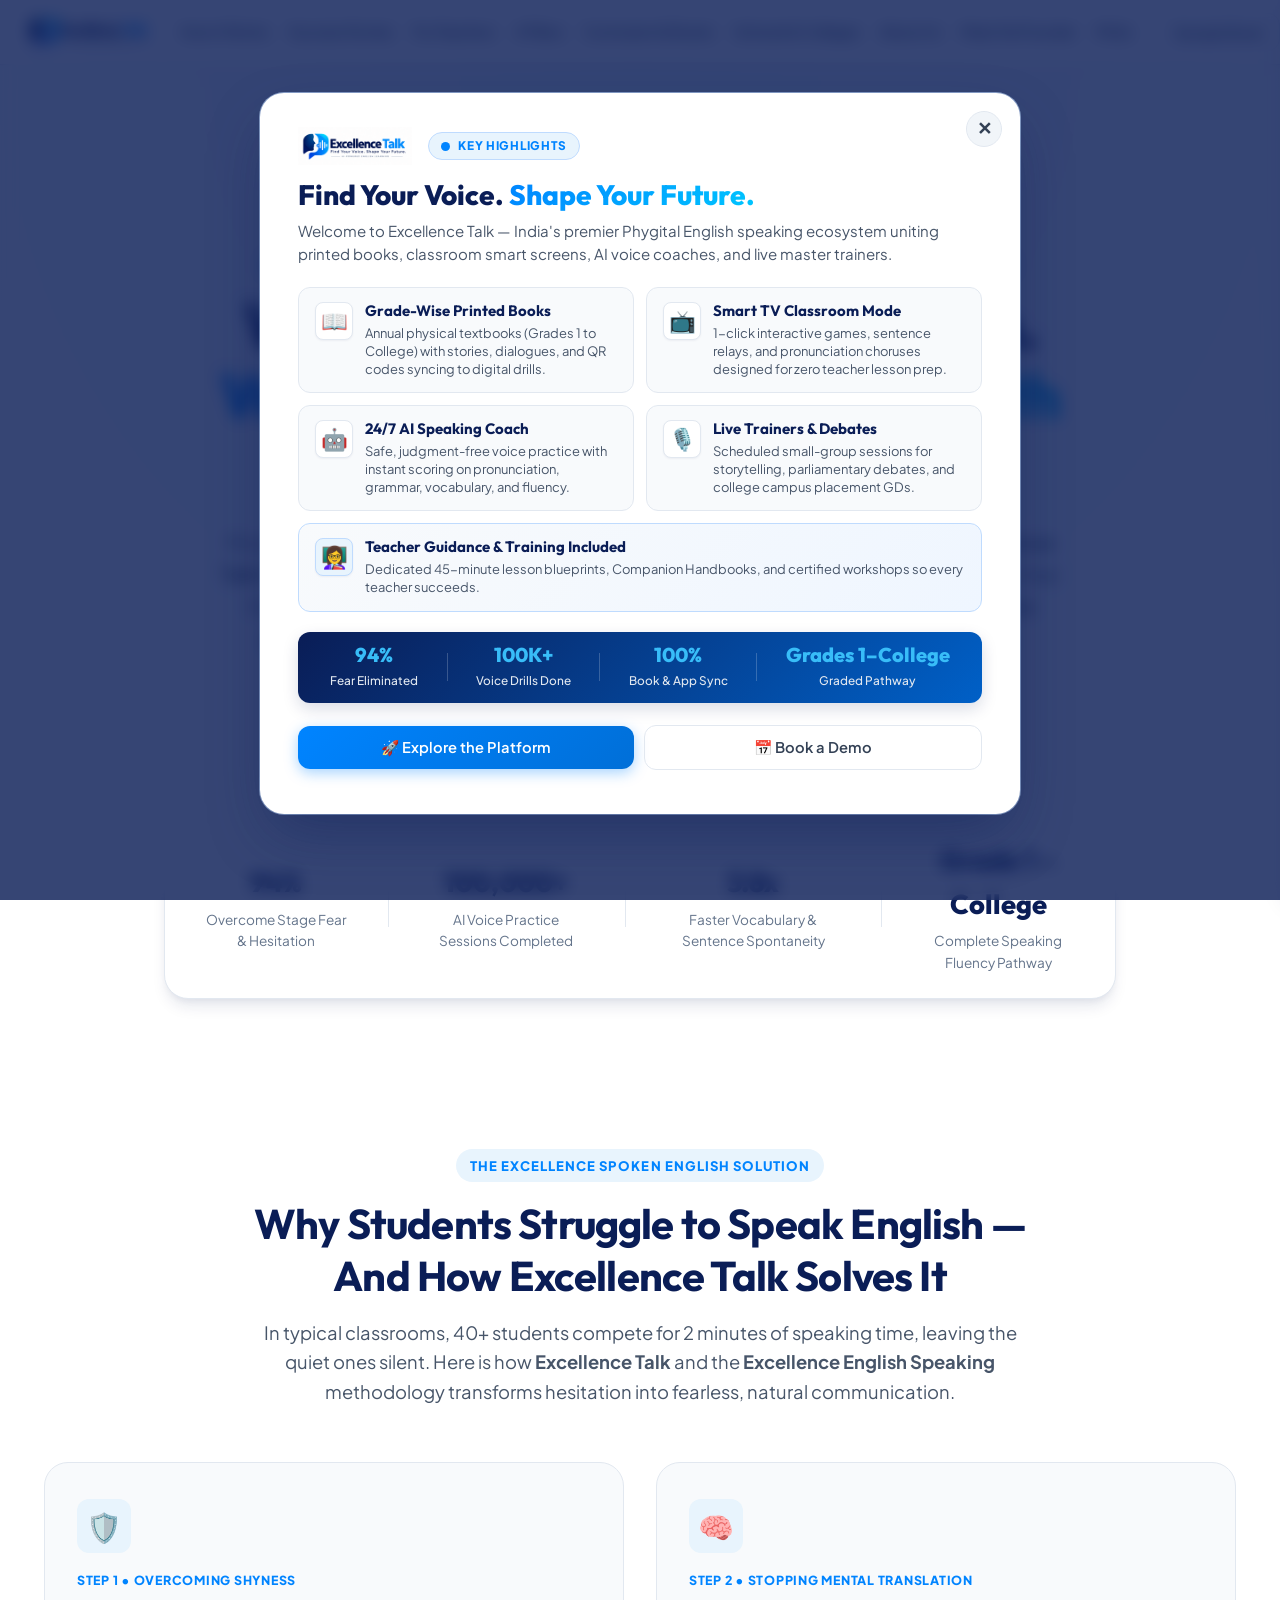
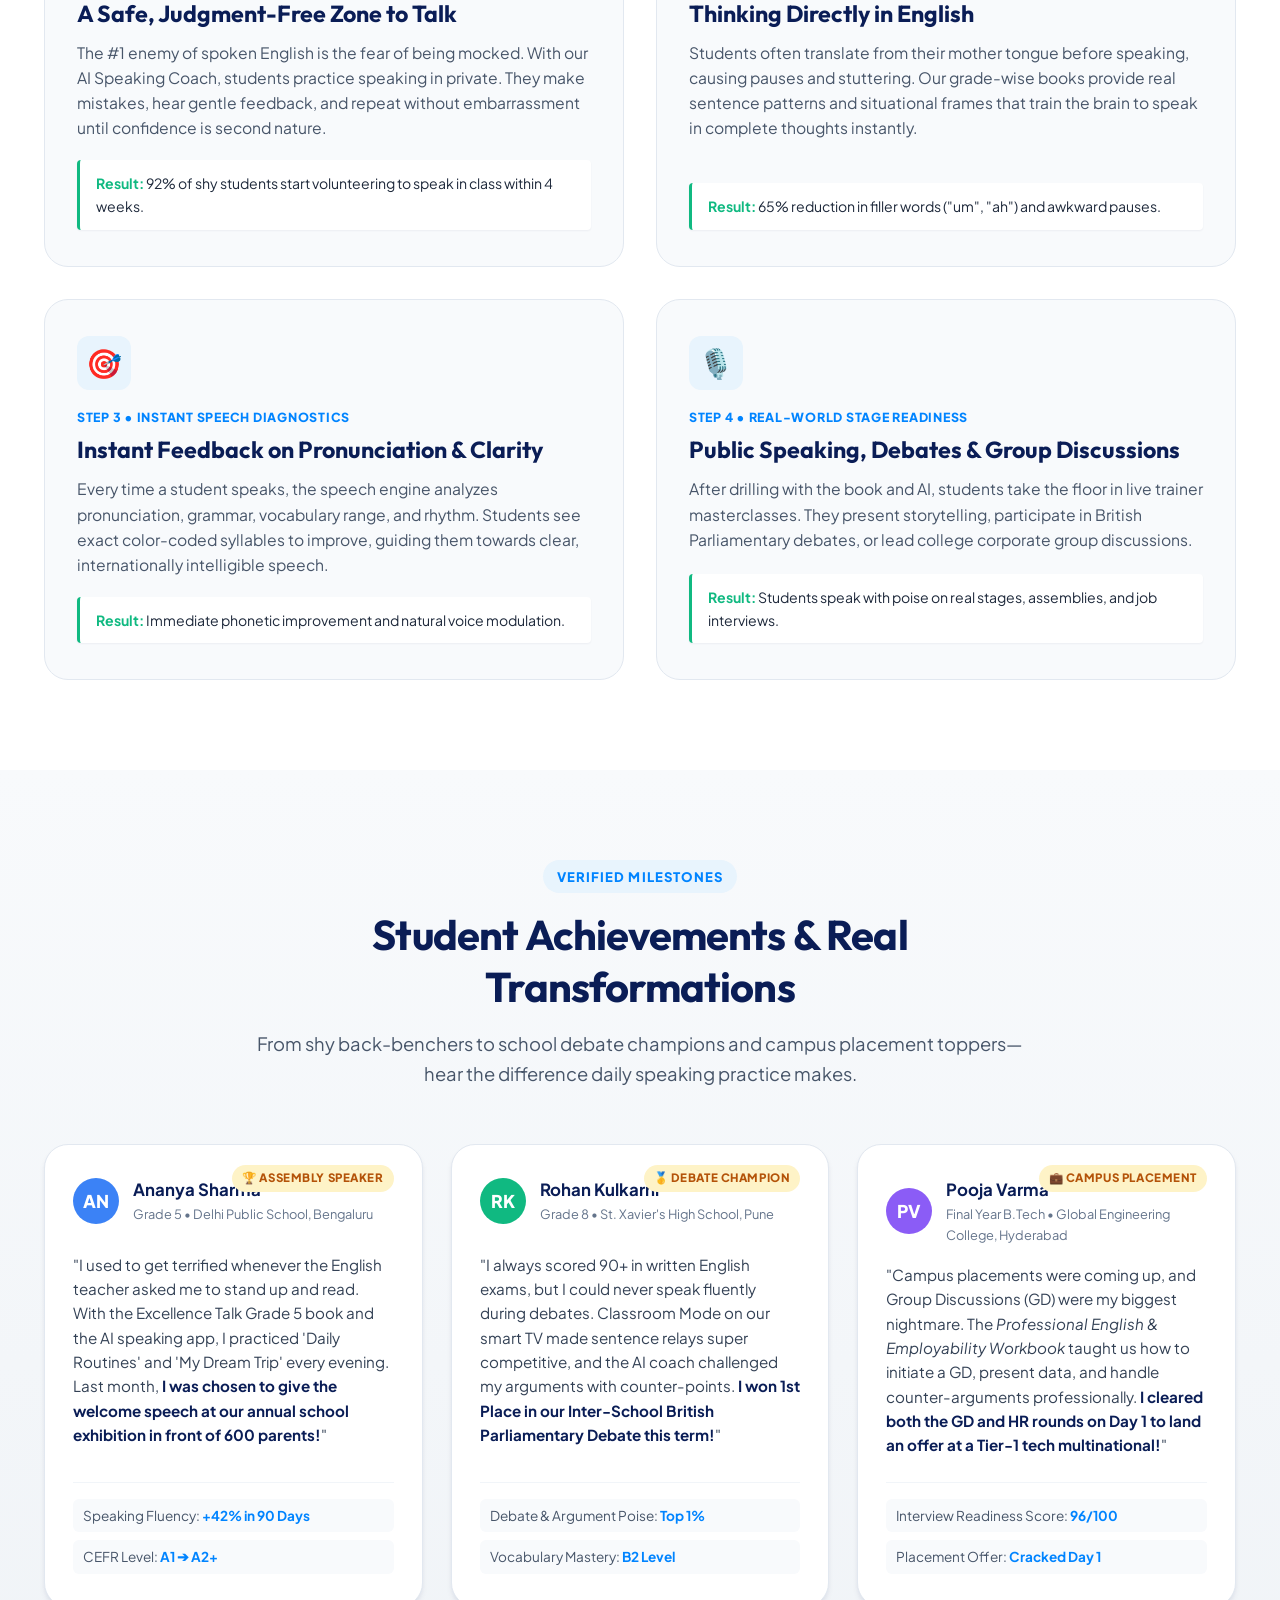
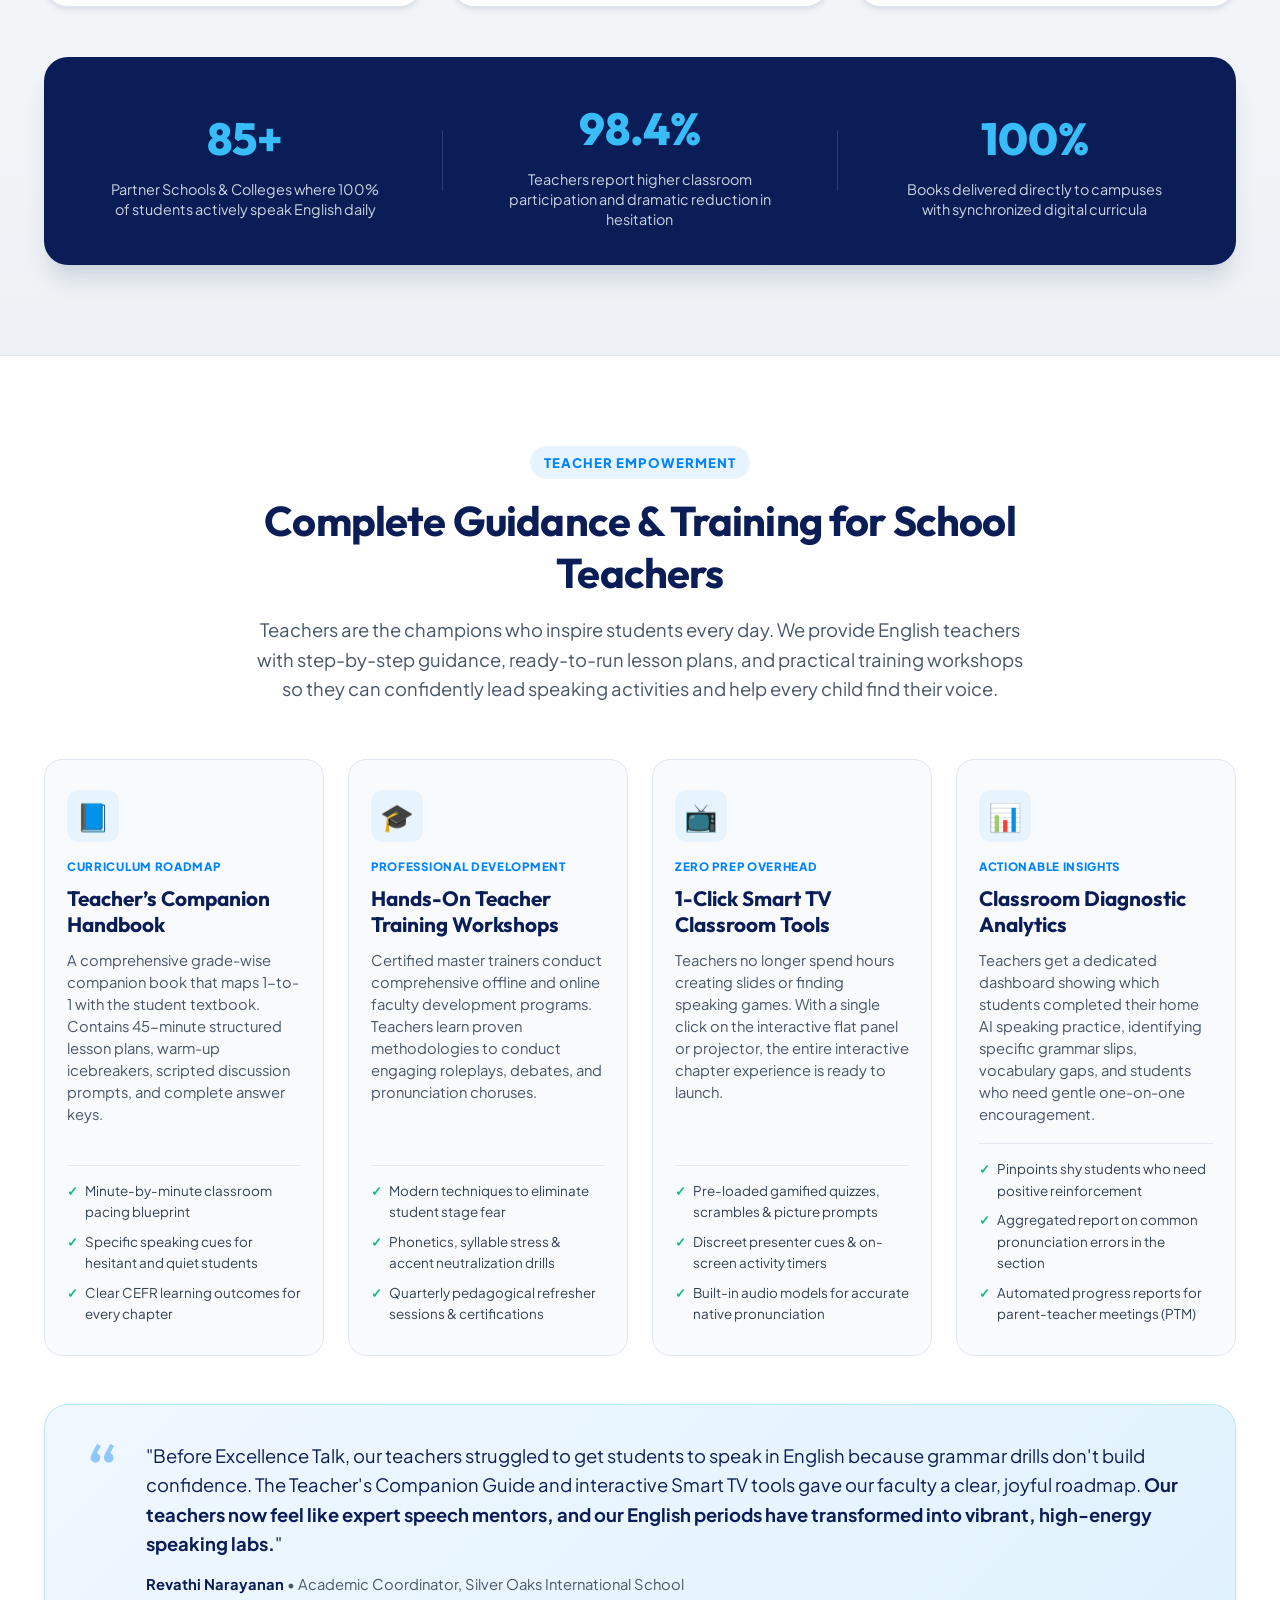
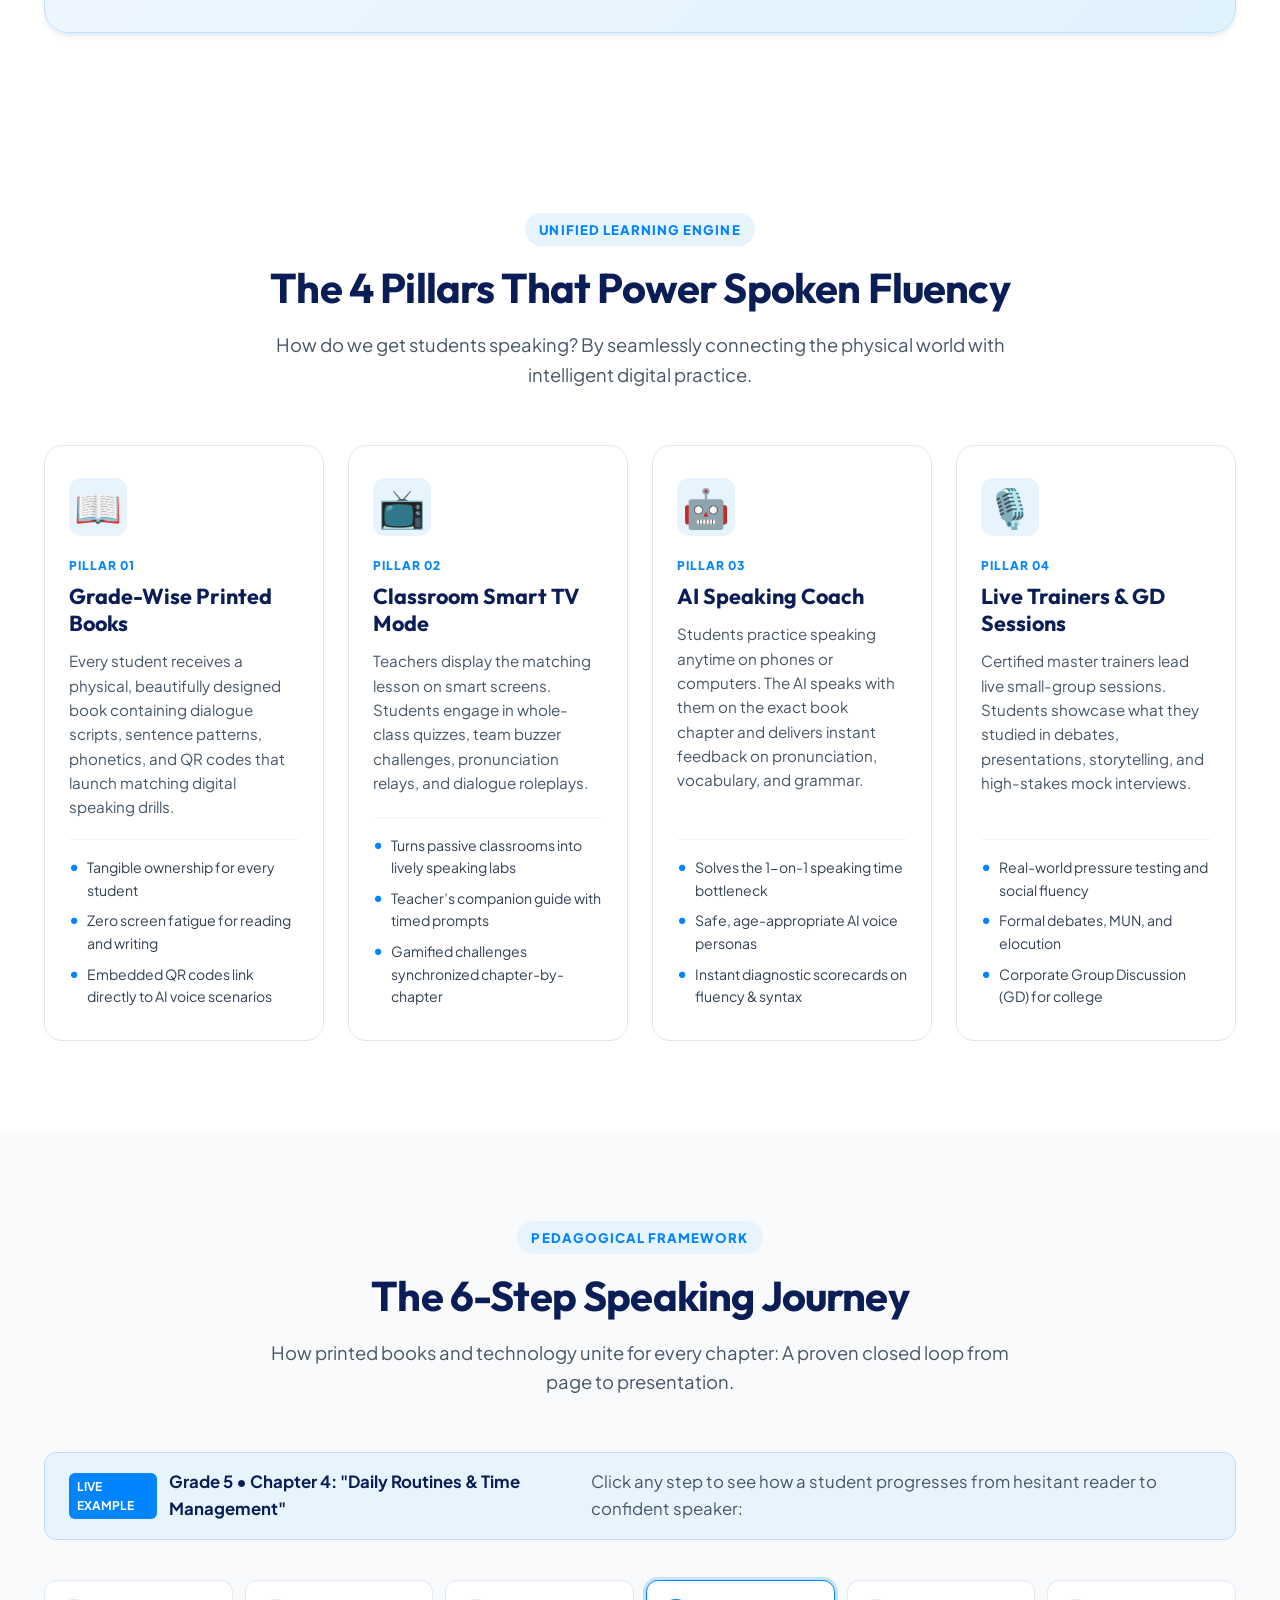
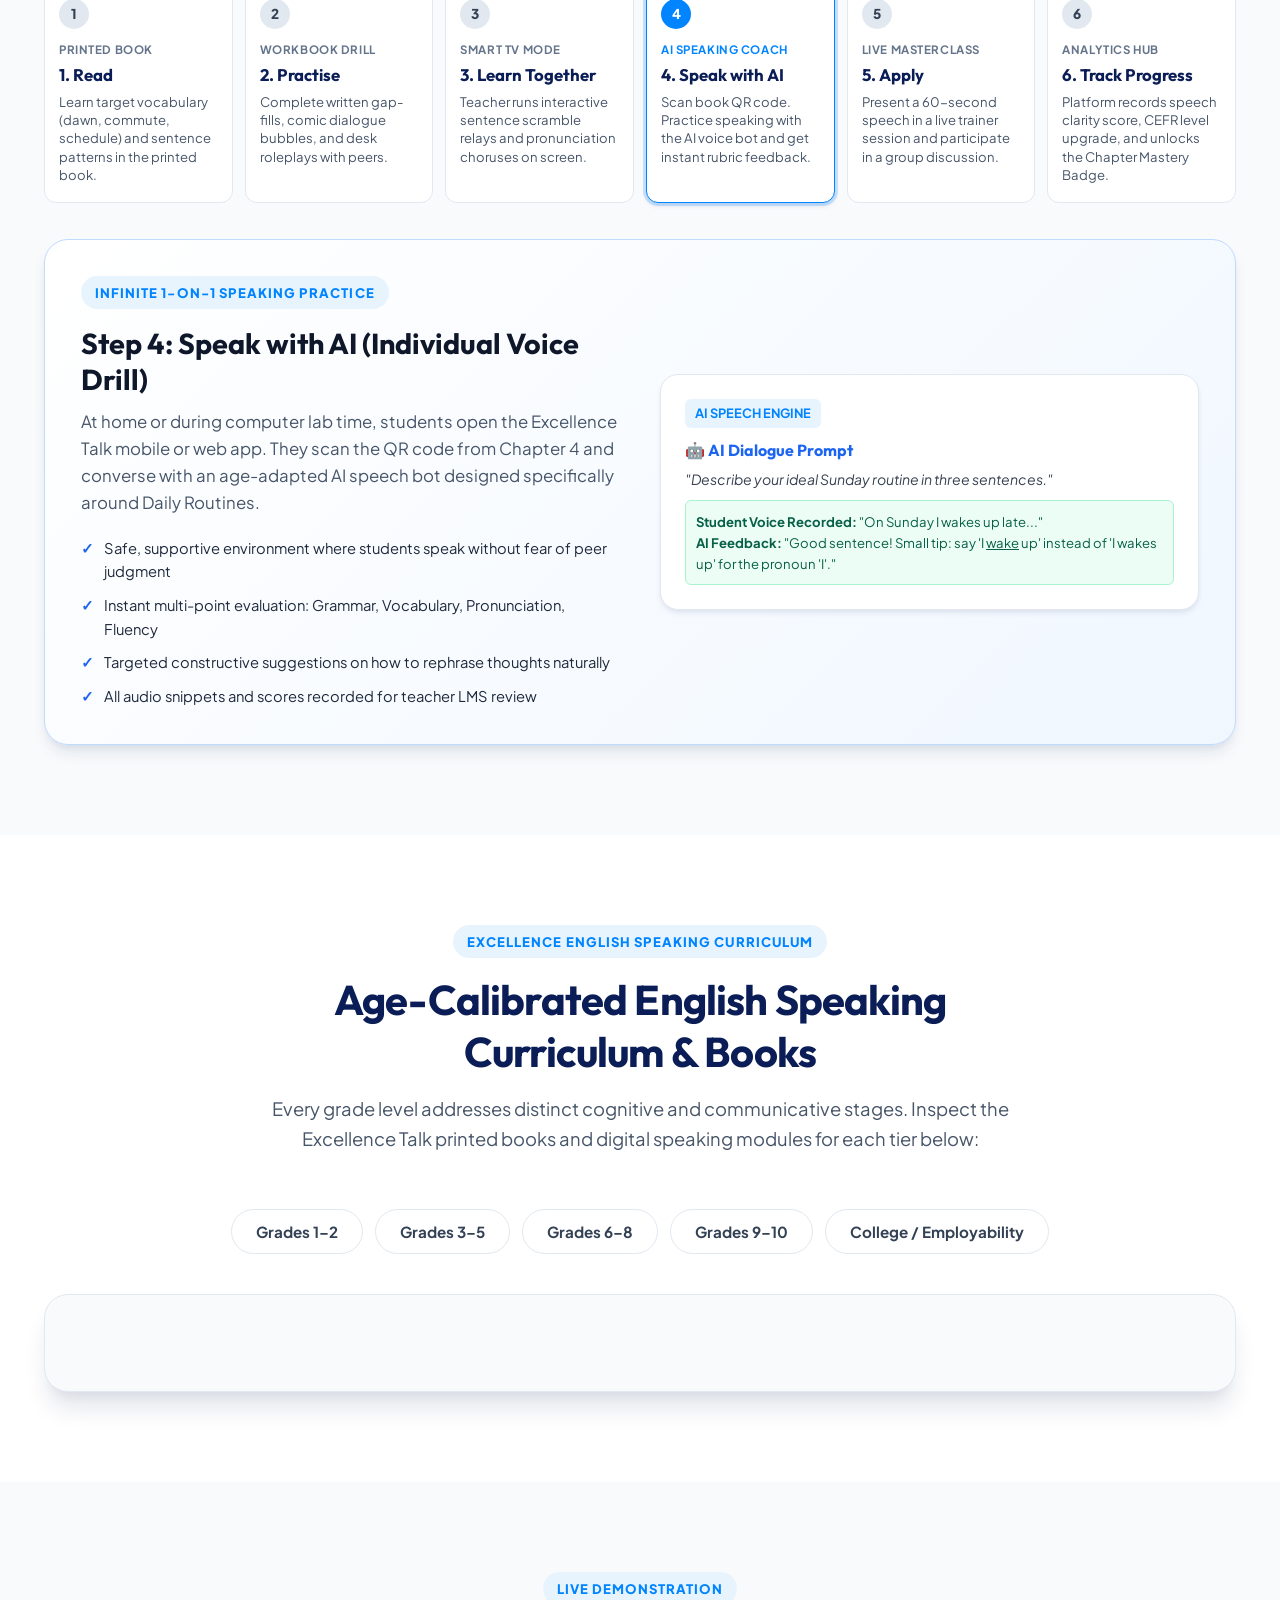
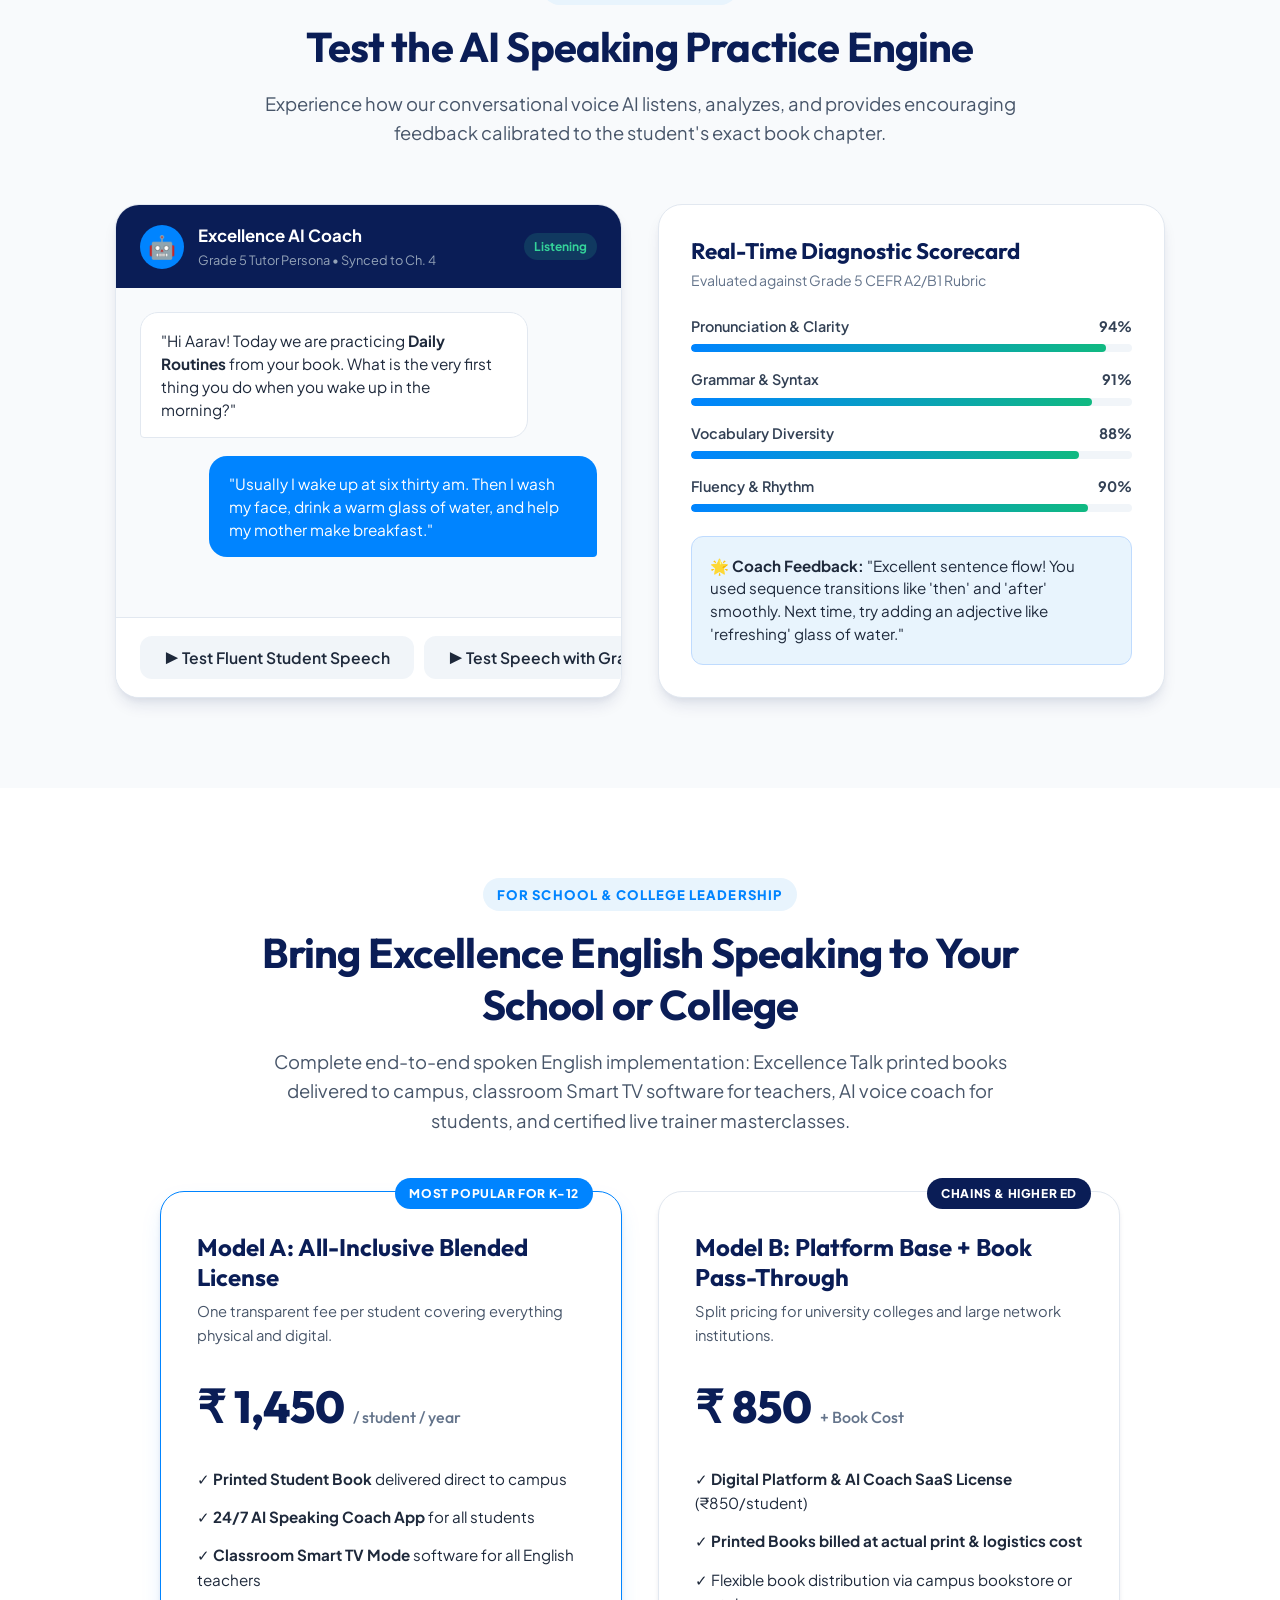
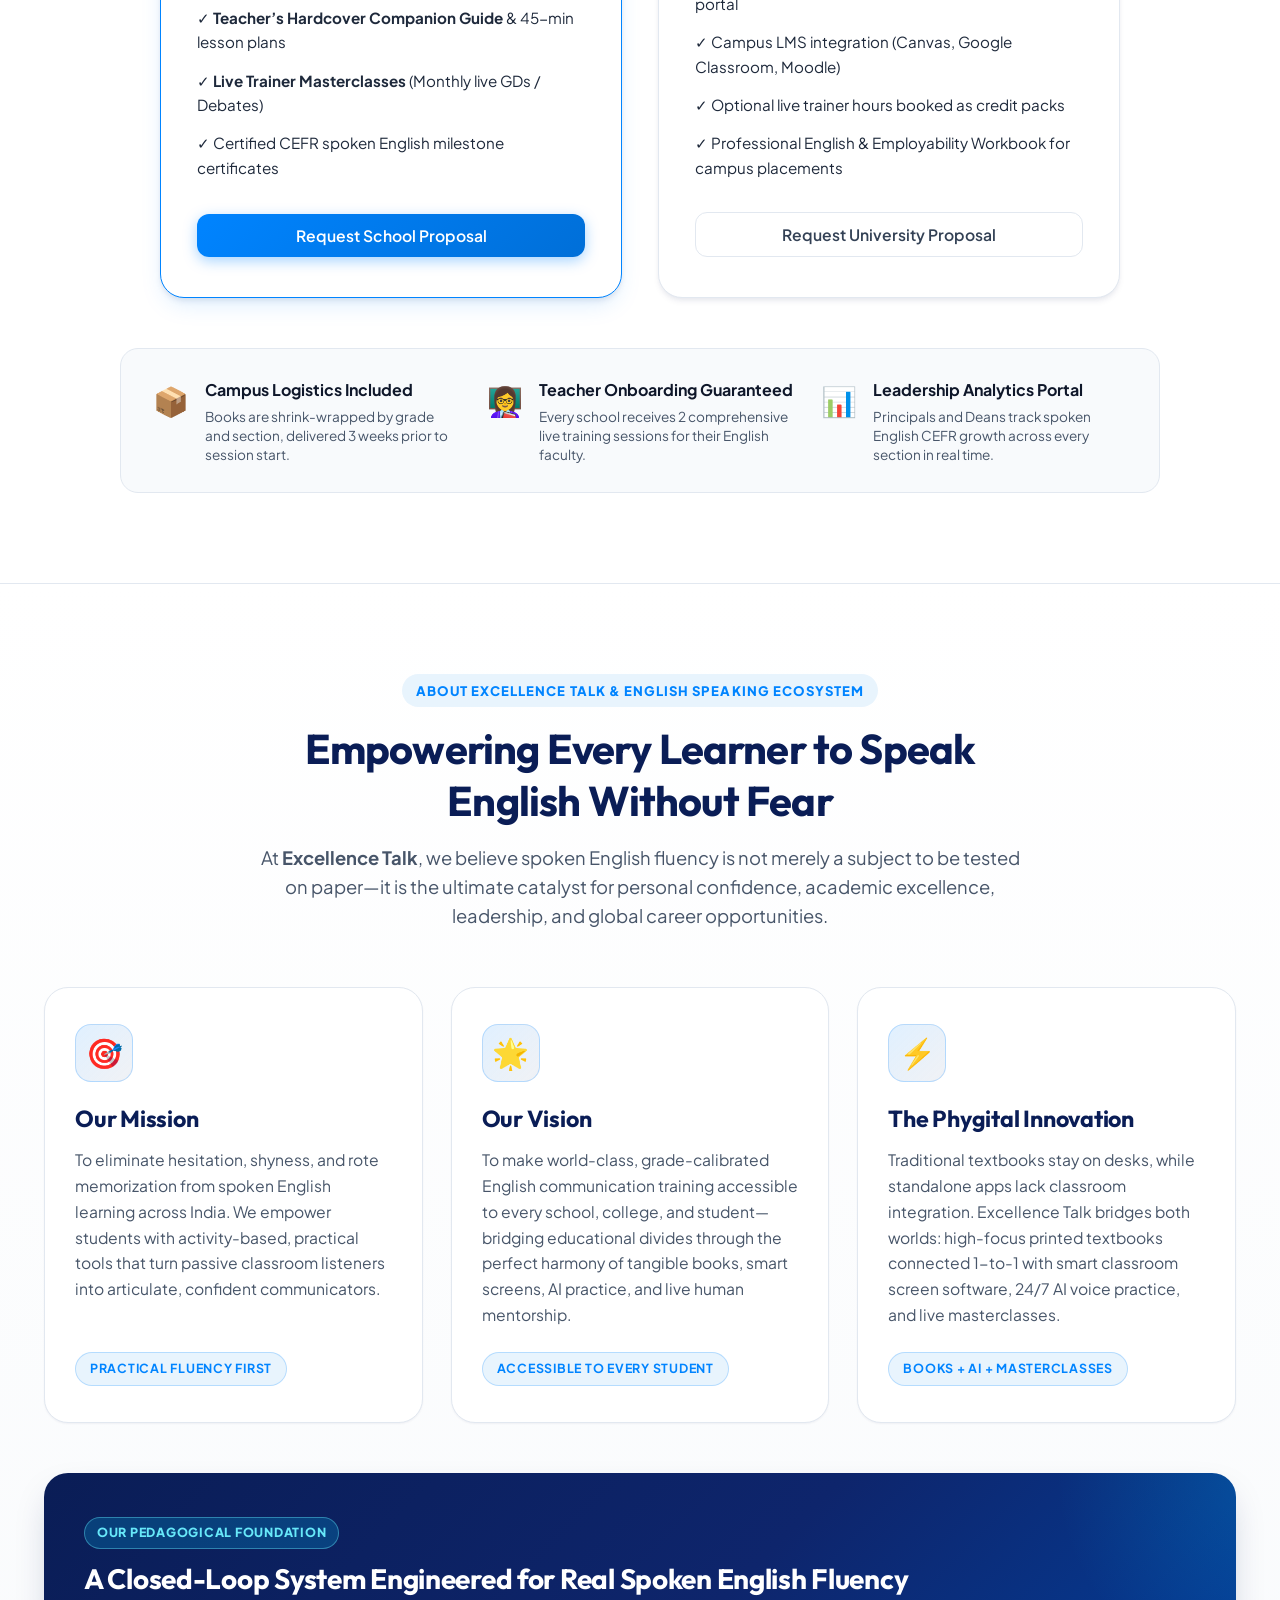
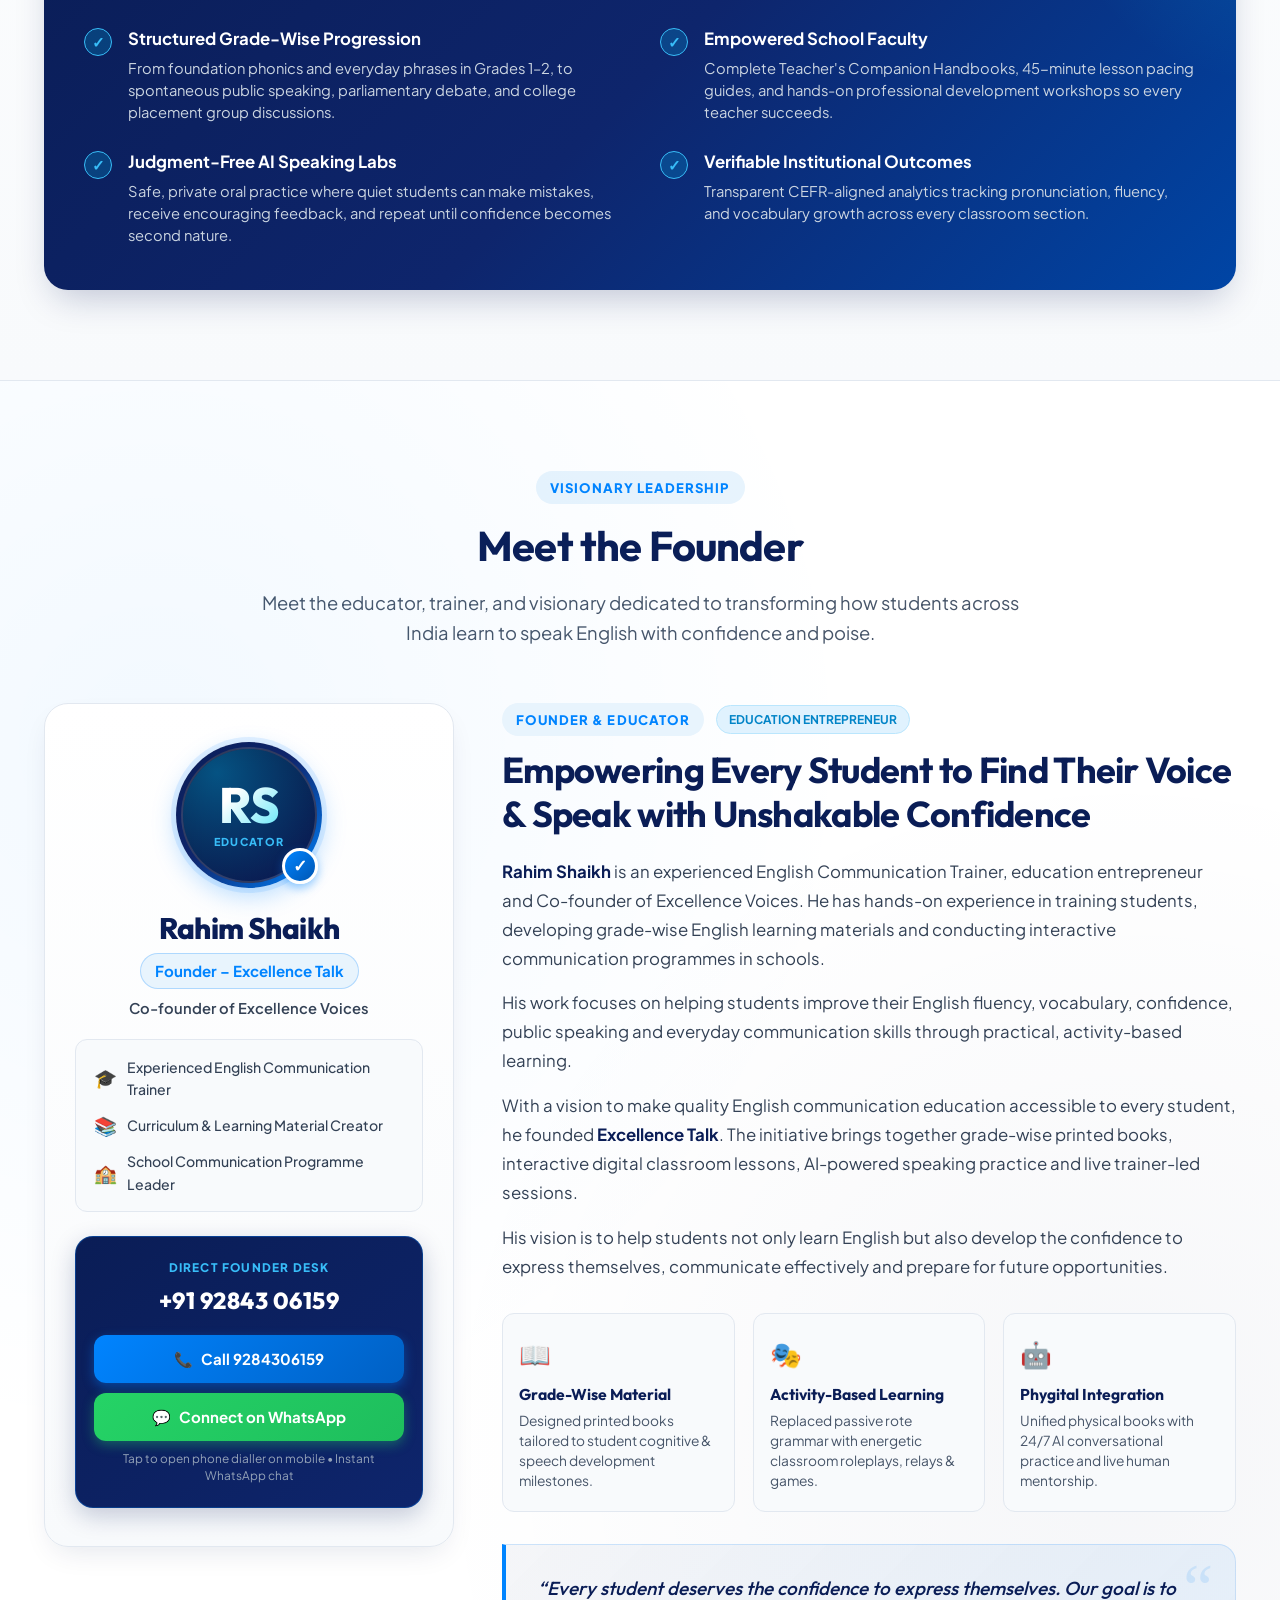
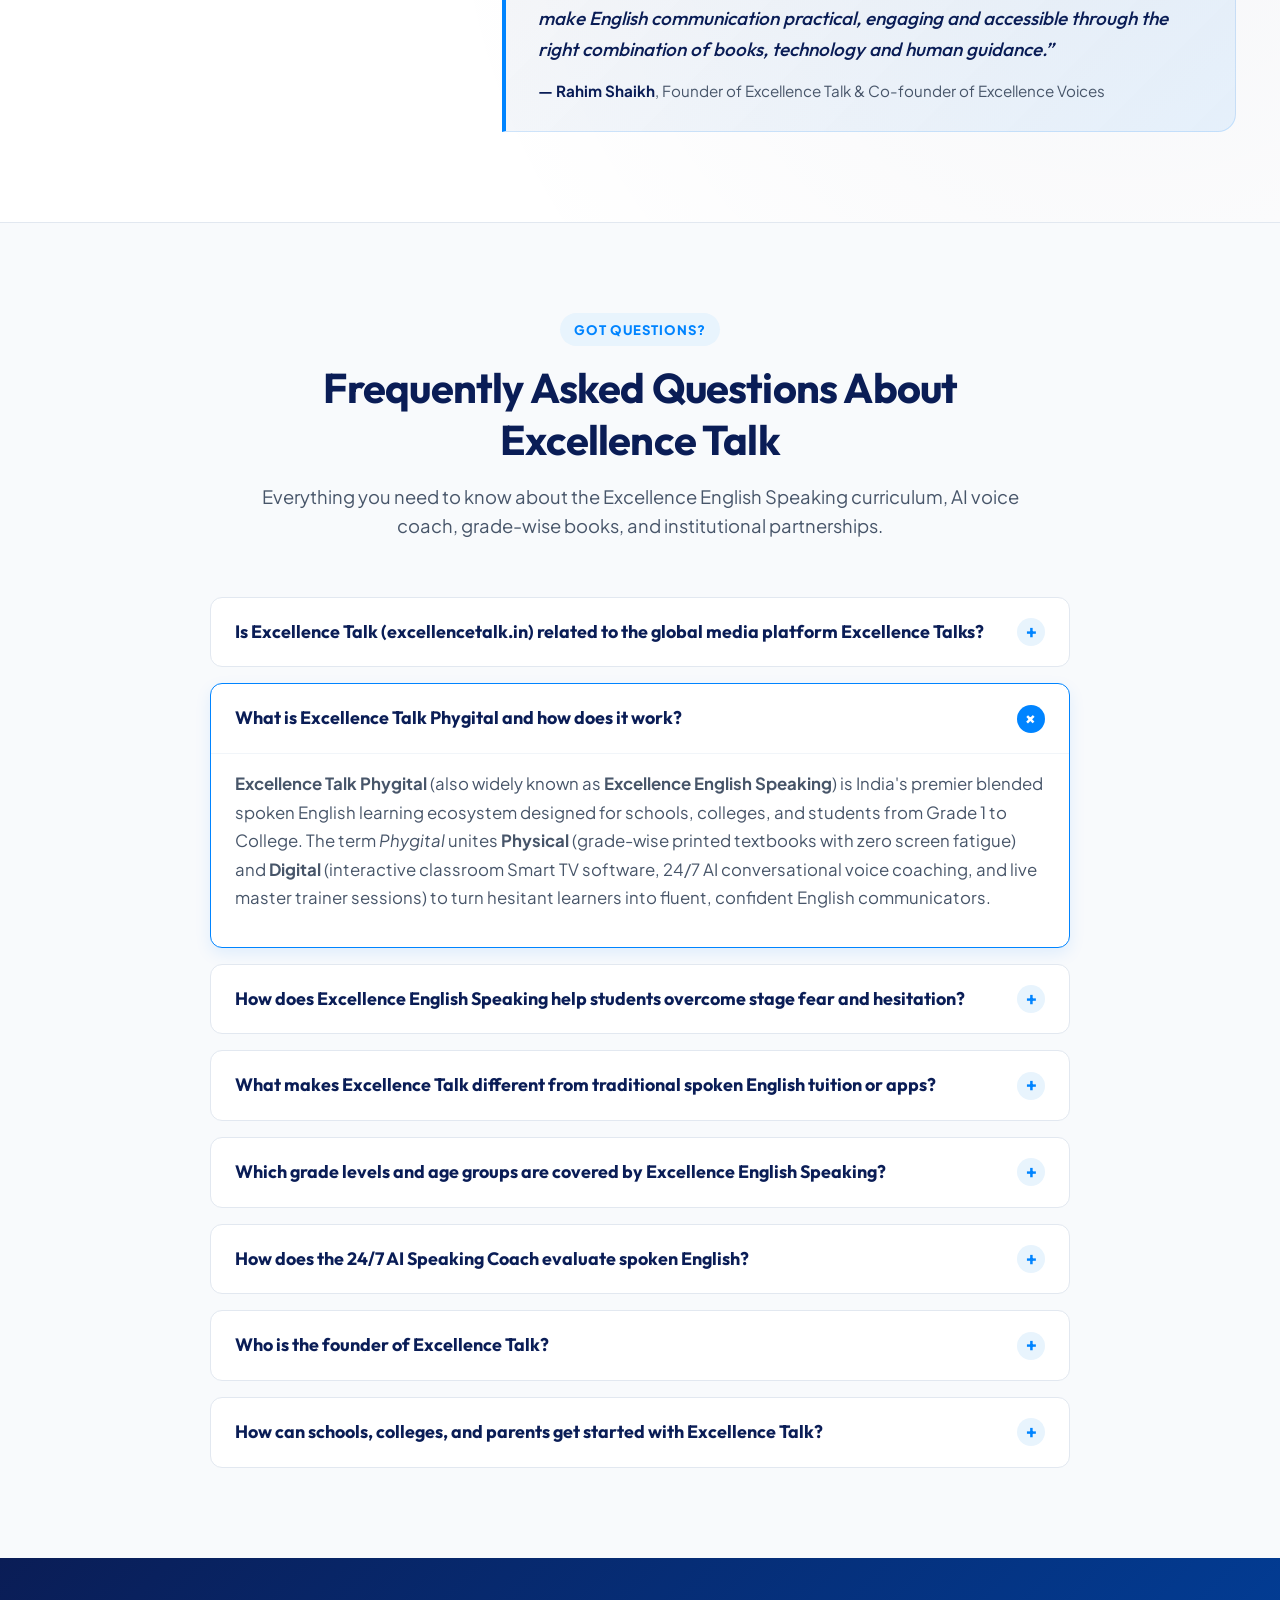
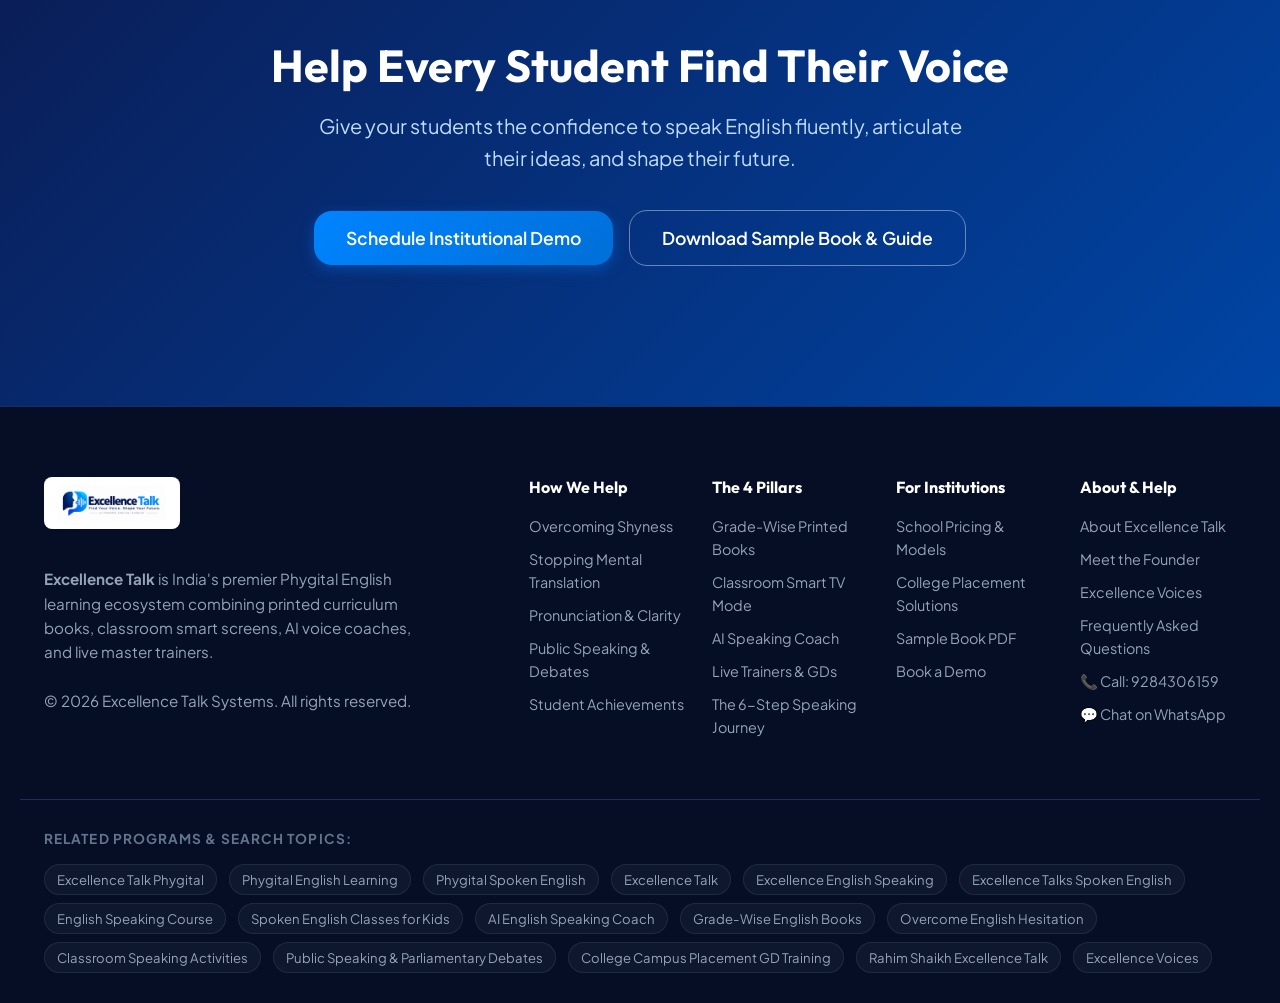
==== commit 9a417883: "Add Breadcrumbs enhancement and inline Course provider for Google Search Console" ====
--- a/index.html
+++ b/index.html
@@ -113,12 +113,38 @@
         "inLanguage": "en"
       },
       {
+        "@type": "BreadcrumbList",
+        "@id": "https://excellencetalk.in/#breadcrumbs",
+        "itemListElement": [
+          {
+            "@type": "ListItem",
+            "position": 1,
+            "name": "Home",
+            "item": "https://excellencetalk.in/"
+          },
+          {
+            "@type": "ListItem",
+            "position": 2,
+            "name": "Phygital English Curriculum",
+            "item": "https://excellencetalk.in/#curriculum"
+          },
+          {
+            "@type": "ListItem",
+            "position": 3,
+            "name": "For Schools & Colleges",
+            "item": "https://excellencetalk.in/#institutions"
+          }
+        ]
+      },
+      {
         "@type": "Course",
         "@id": "https://excellencetalk.in/#course",
         "name": "Excellence Talk Phygital English Speaking & Communication Program",
         "description": "A comprehensive grade-wise Phygital spoken English and communication curriculum from Grade 1 to College, integrating printed textbooks, Smart TV classroom drills, 24/7 AI speech coaching, and live group discussion masterclasses.",
         "provider": {
-          "@id": "https://excellencetalk.in/#organization"
+          "@type": "EducationalOrganization",
+          "name": "Excellence Talk",
+          "url": "https://excellencetalk.in/"
         },
         "educationalLevel": [
           "Grade 1 to 2 (Talk & Wonder)",
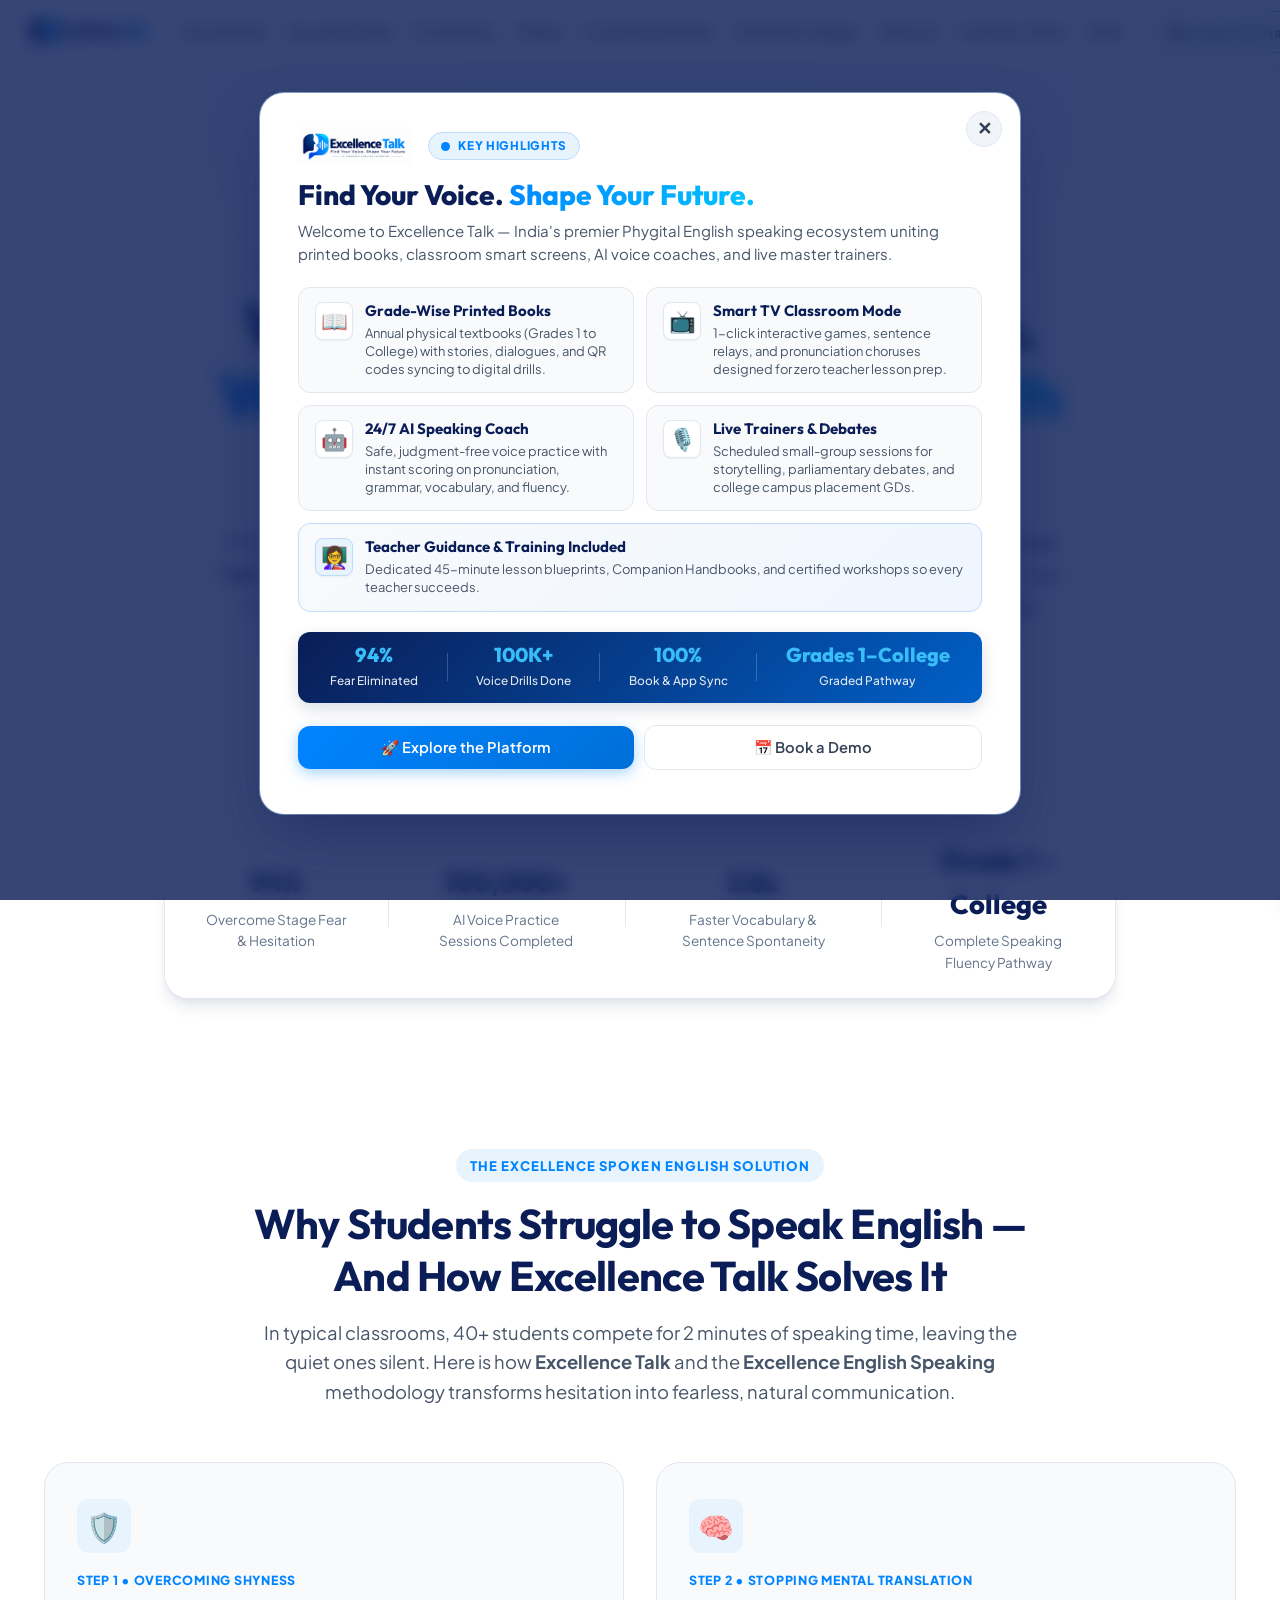
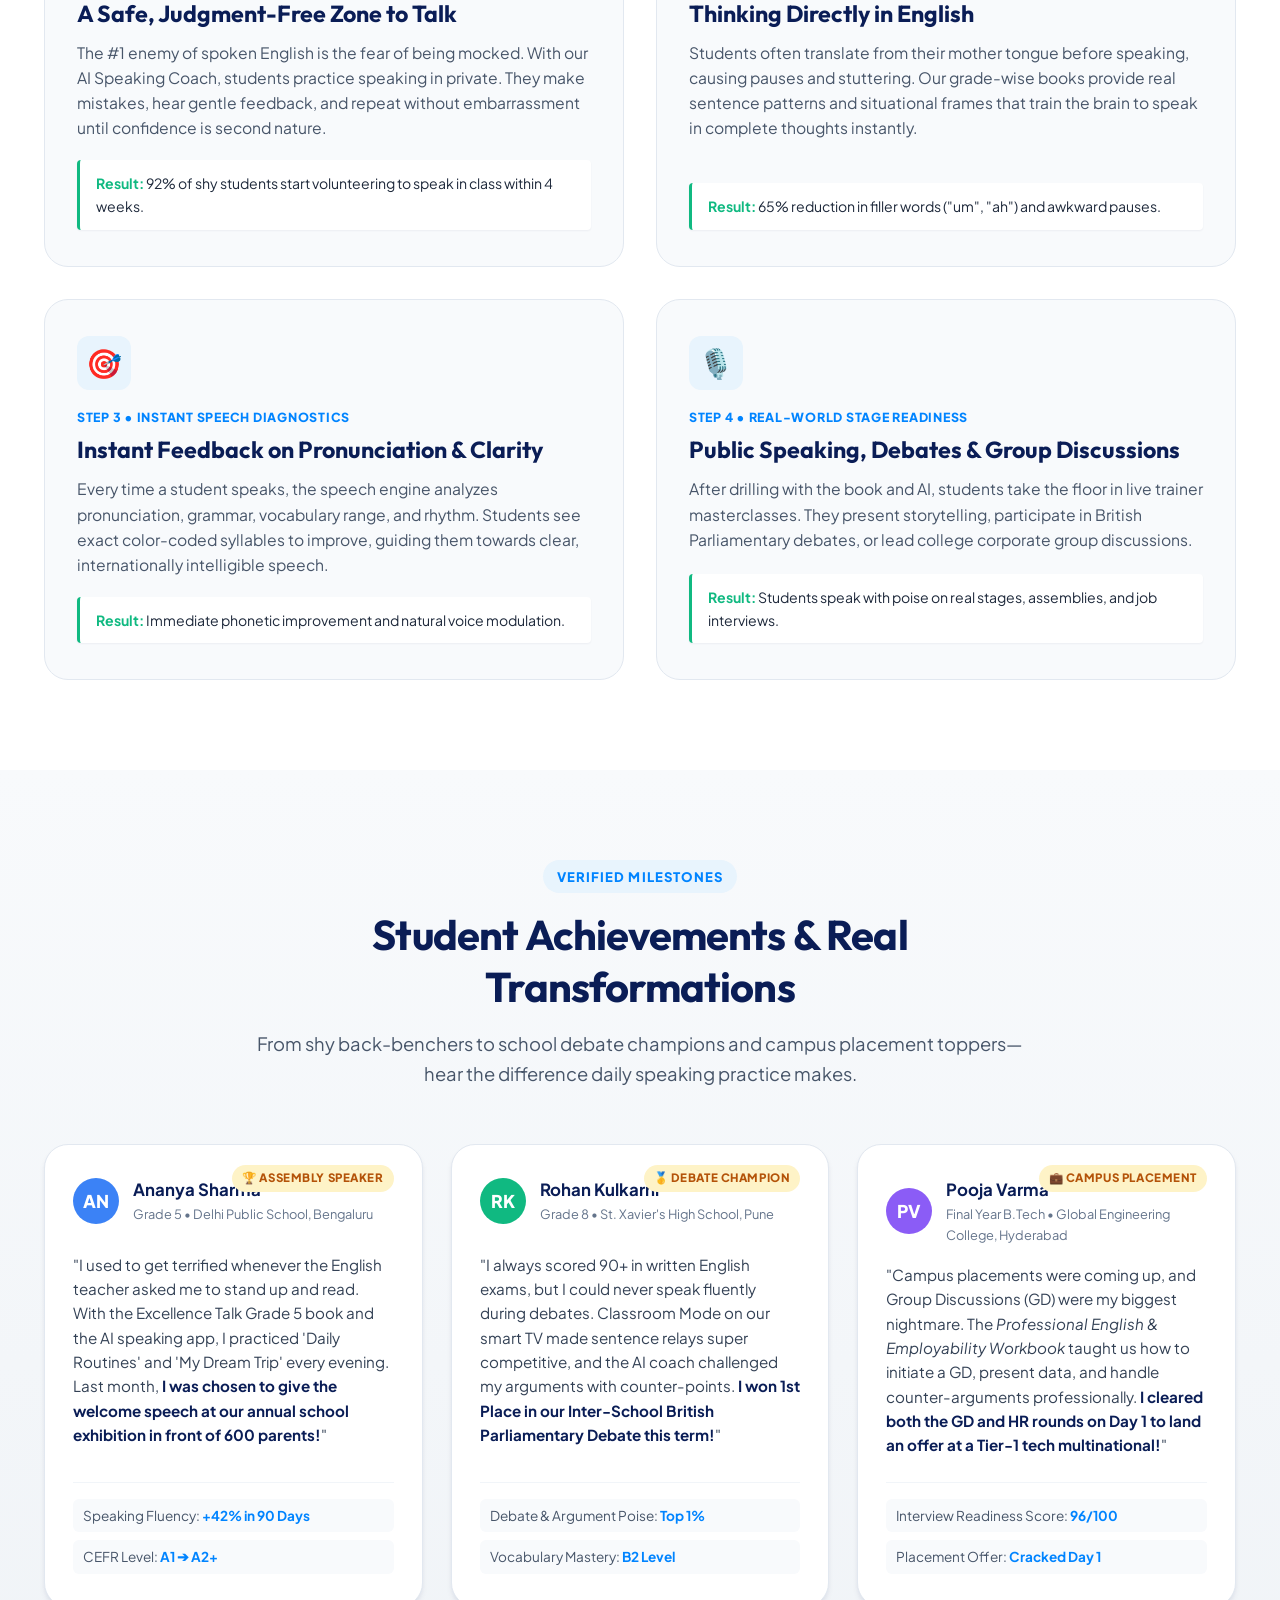
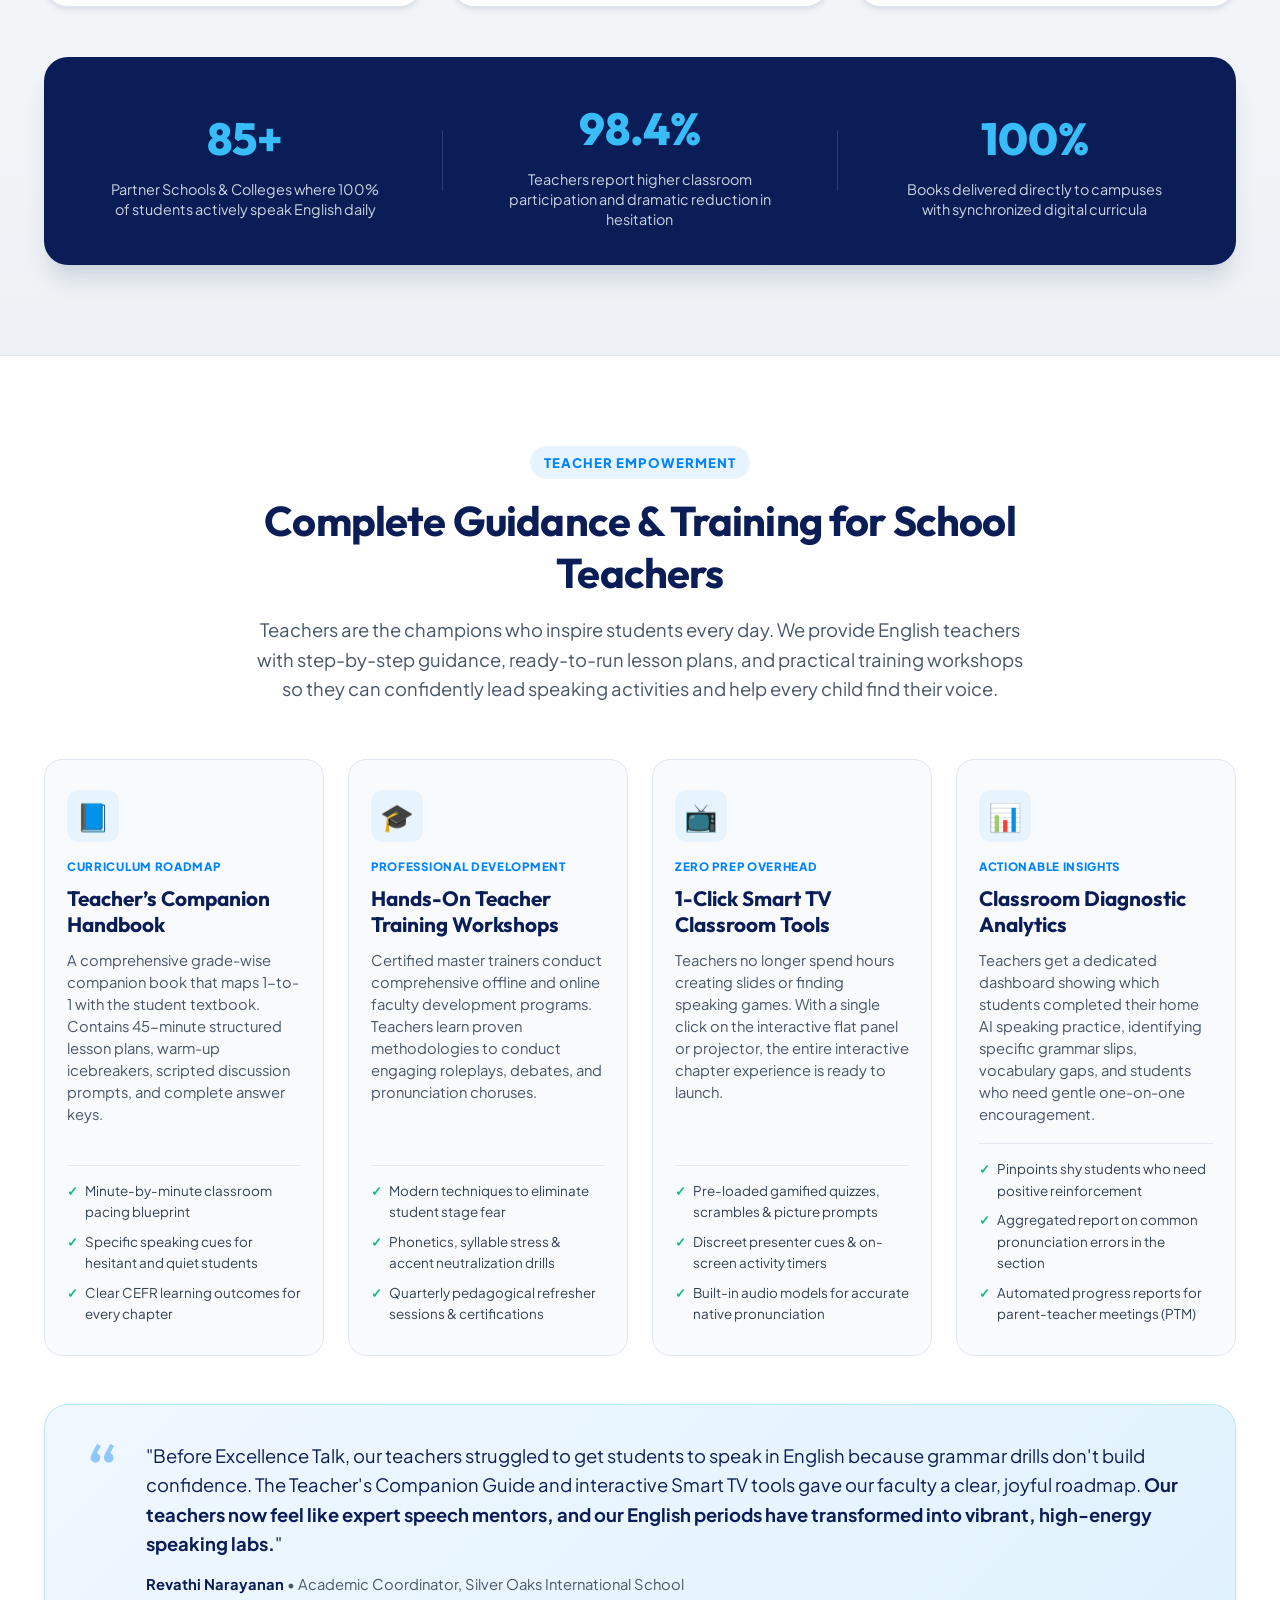
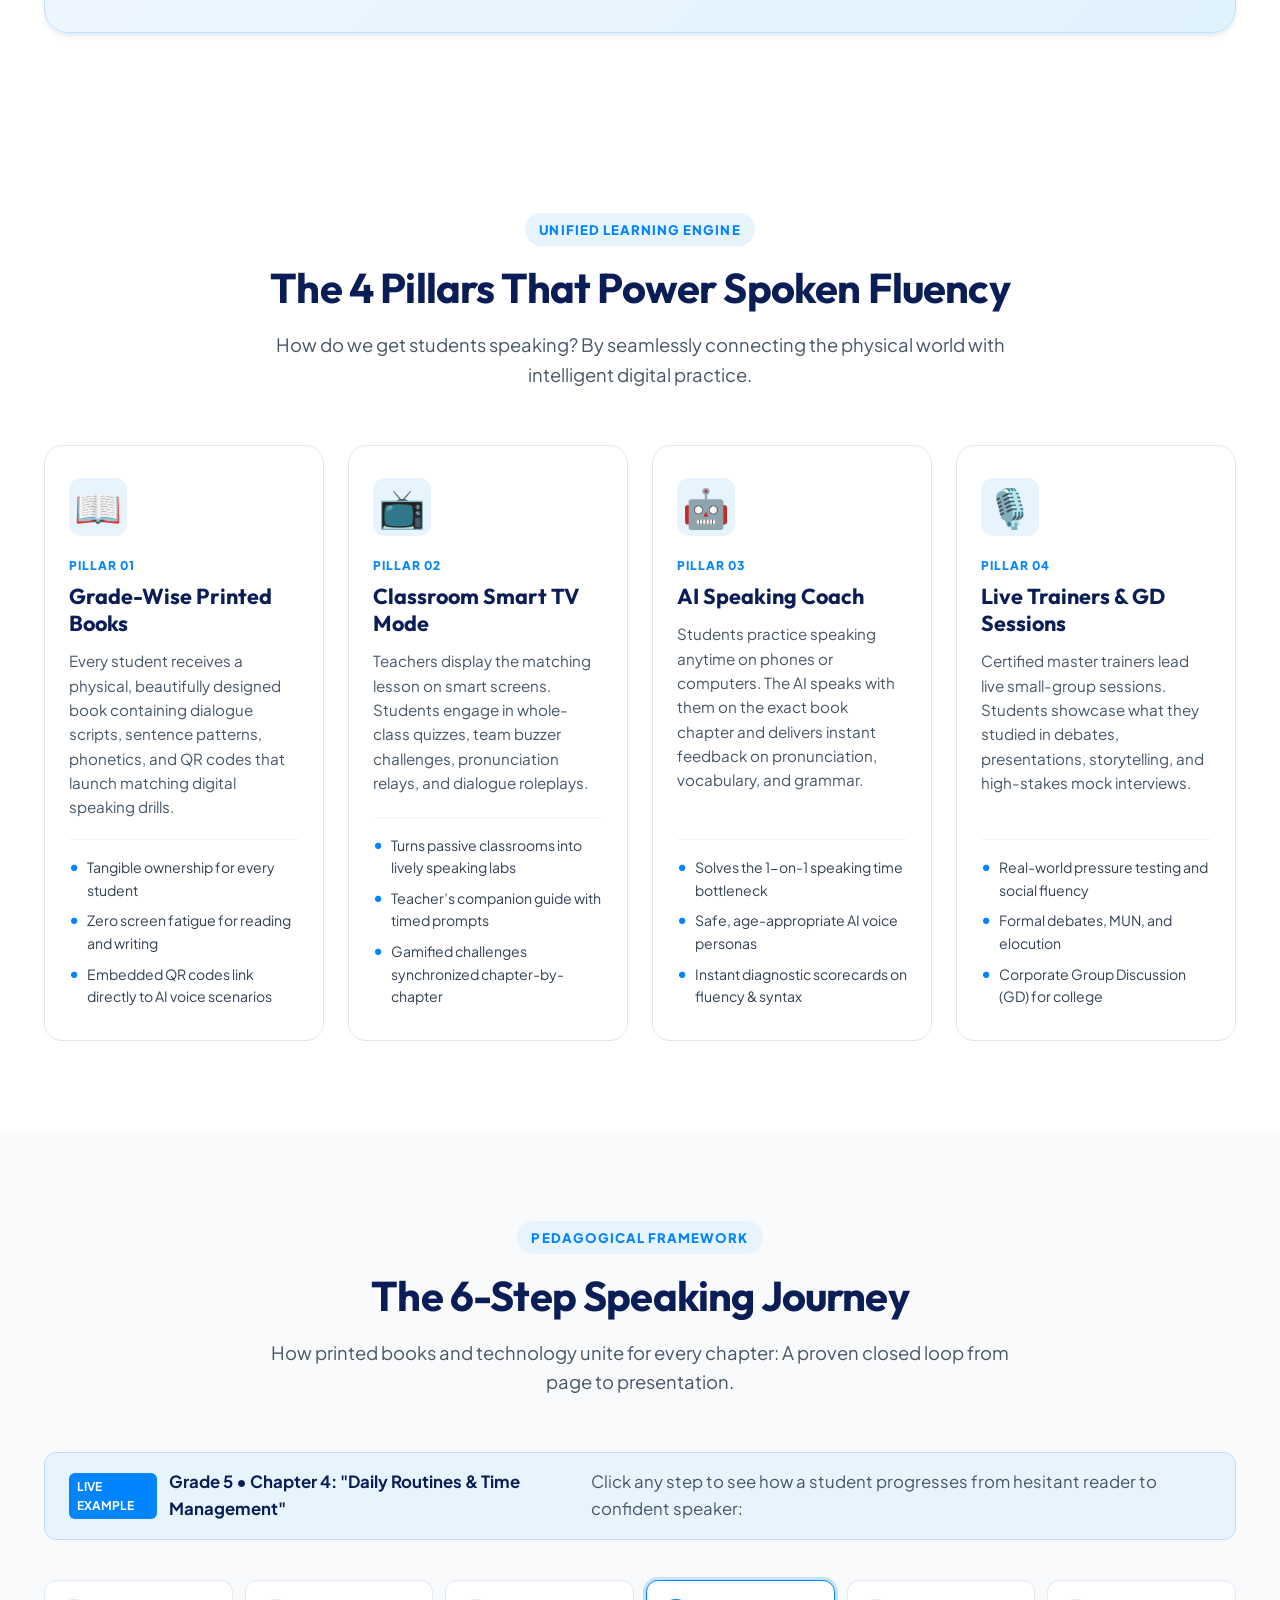
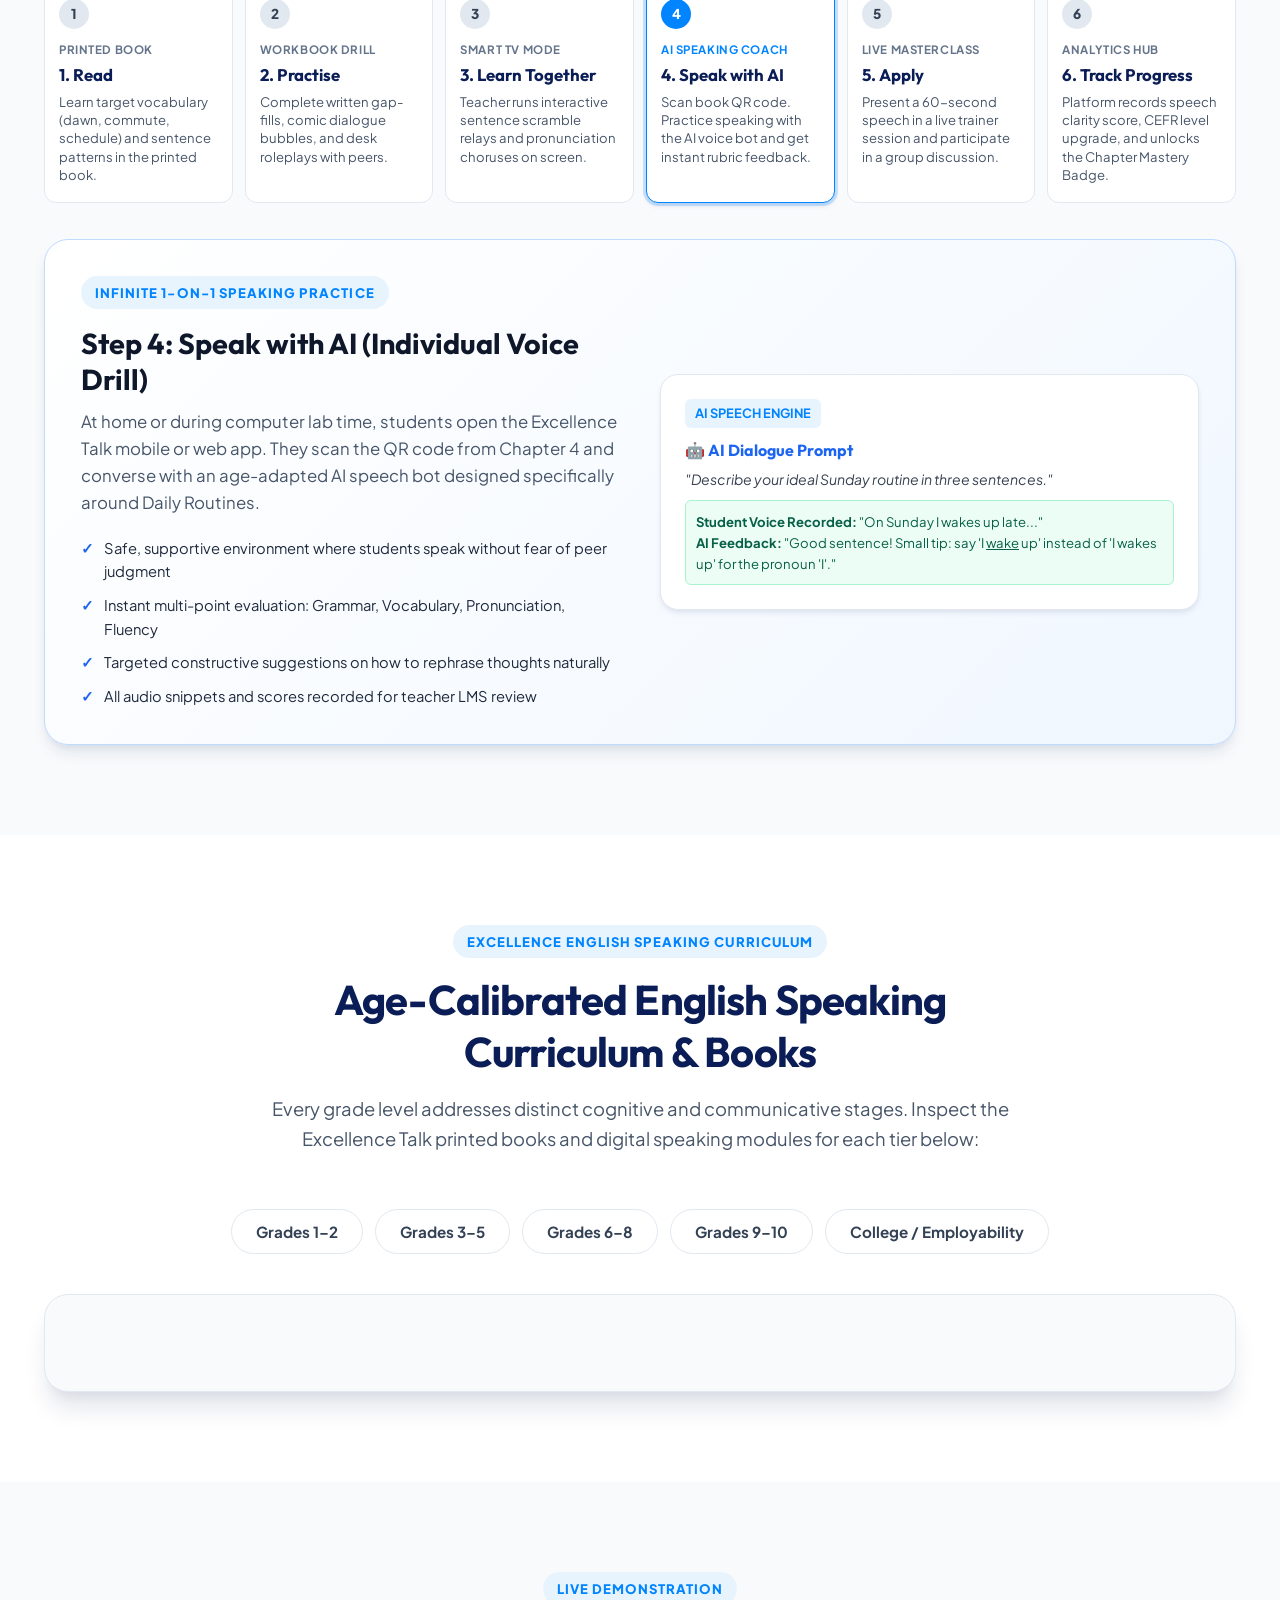
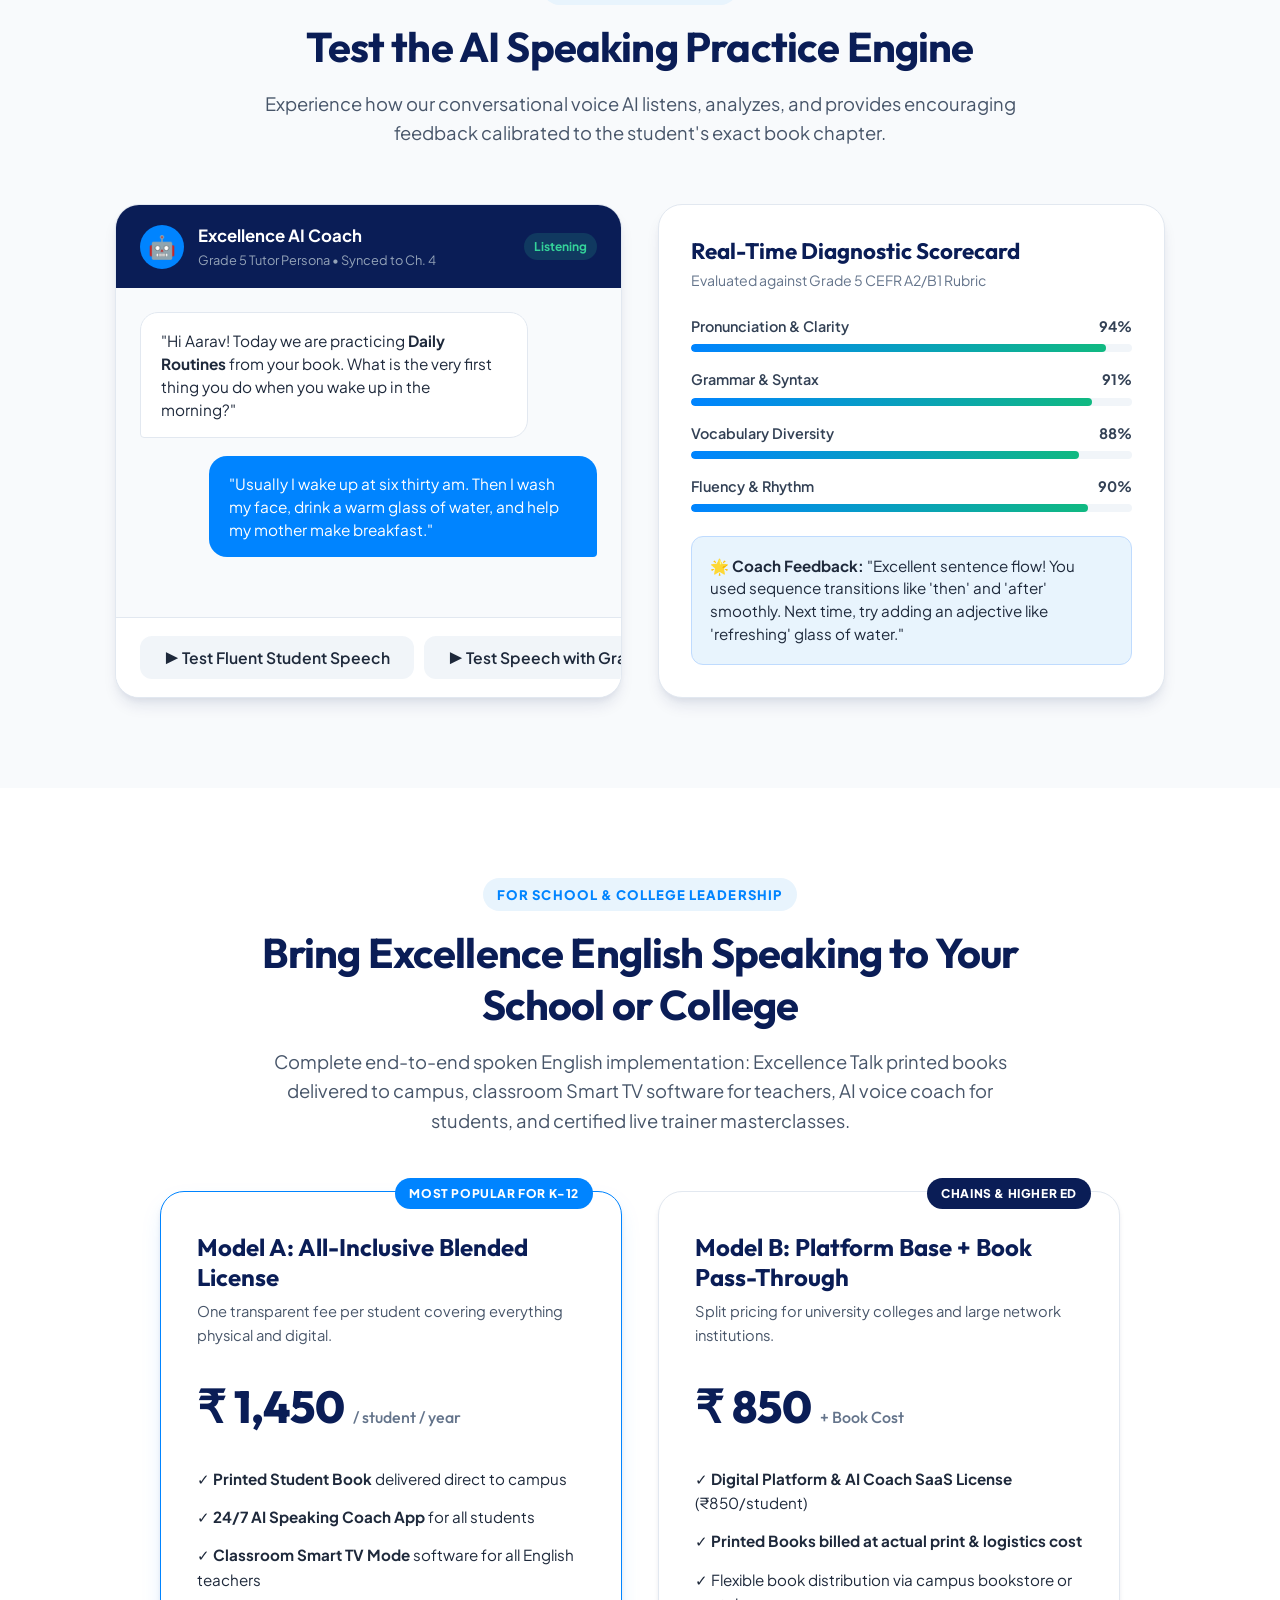
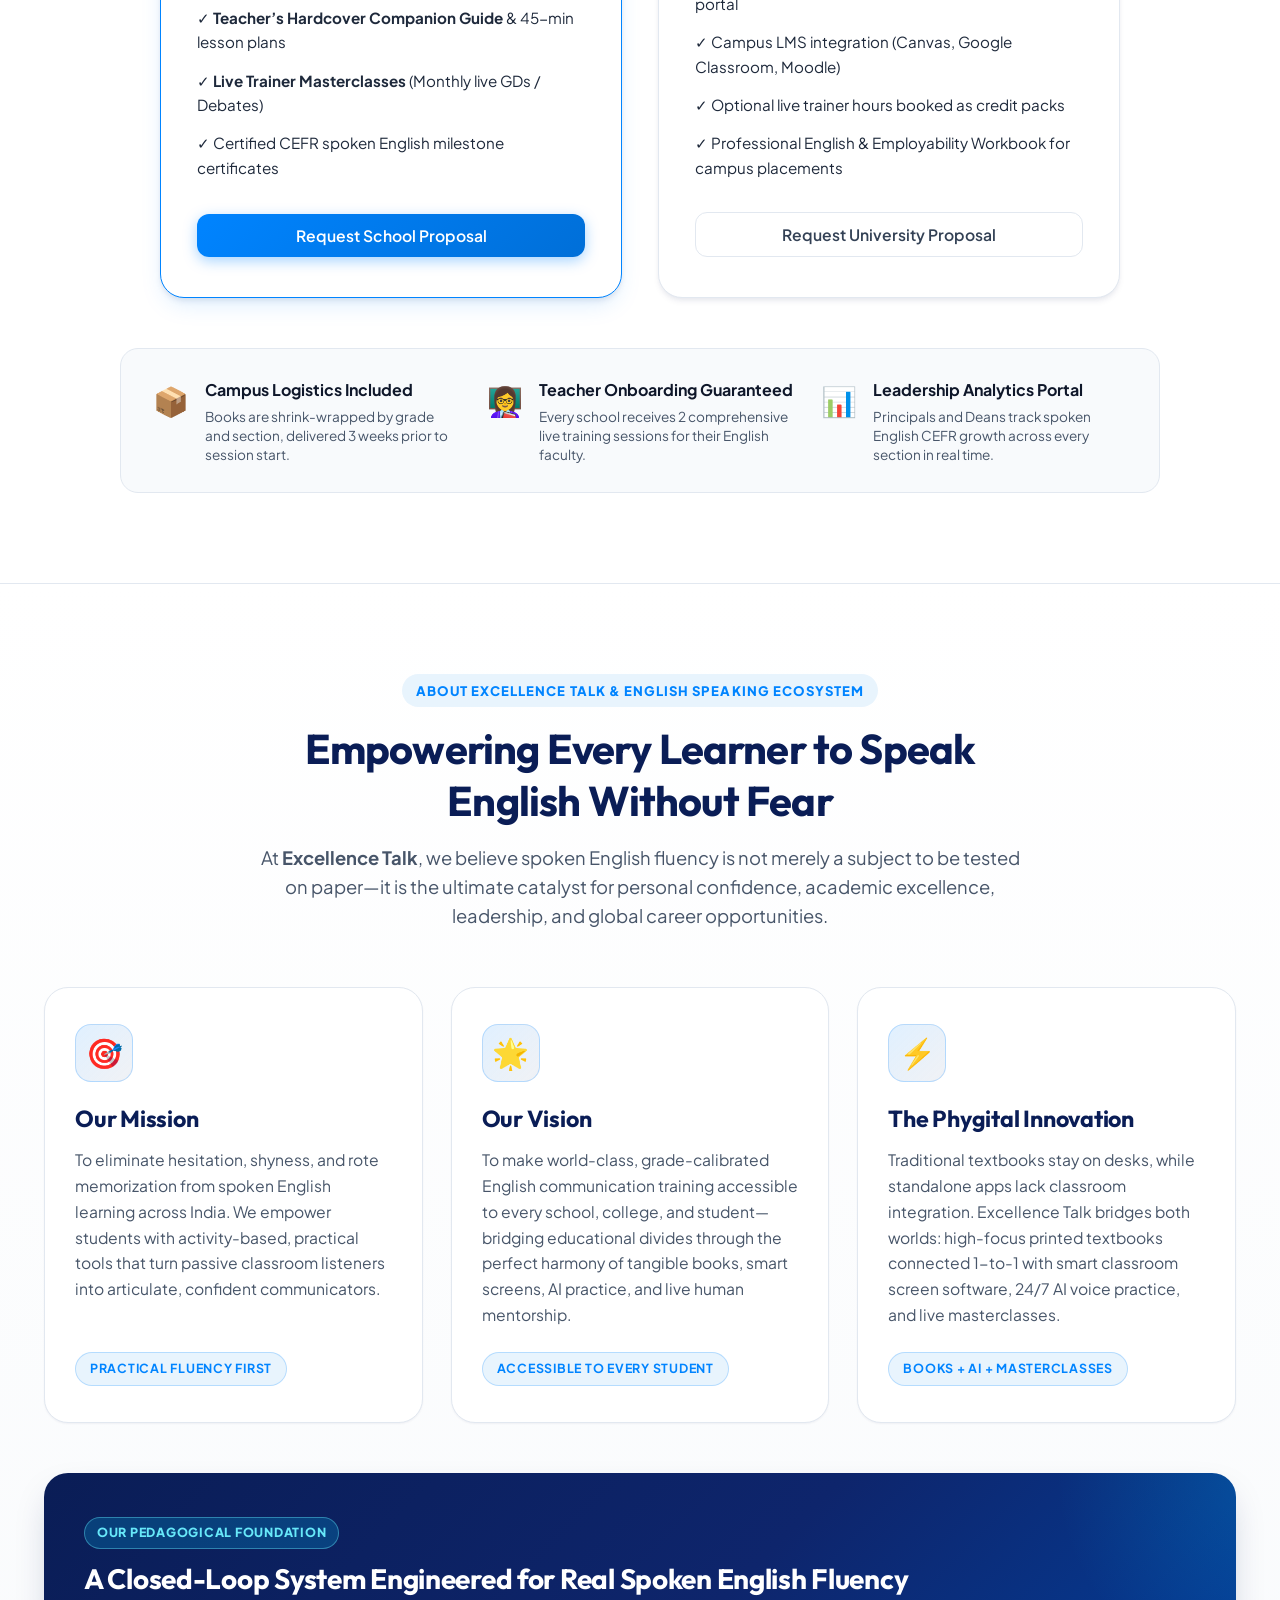
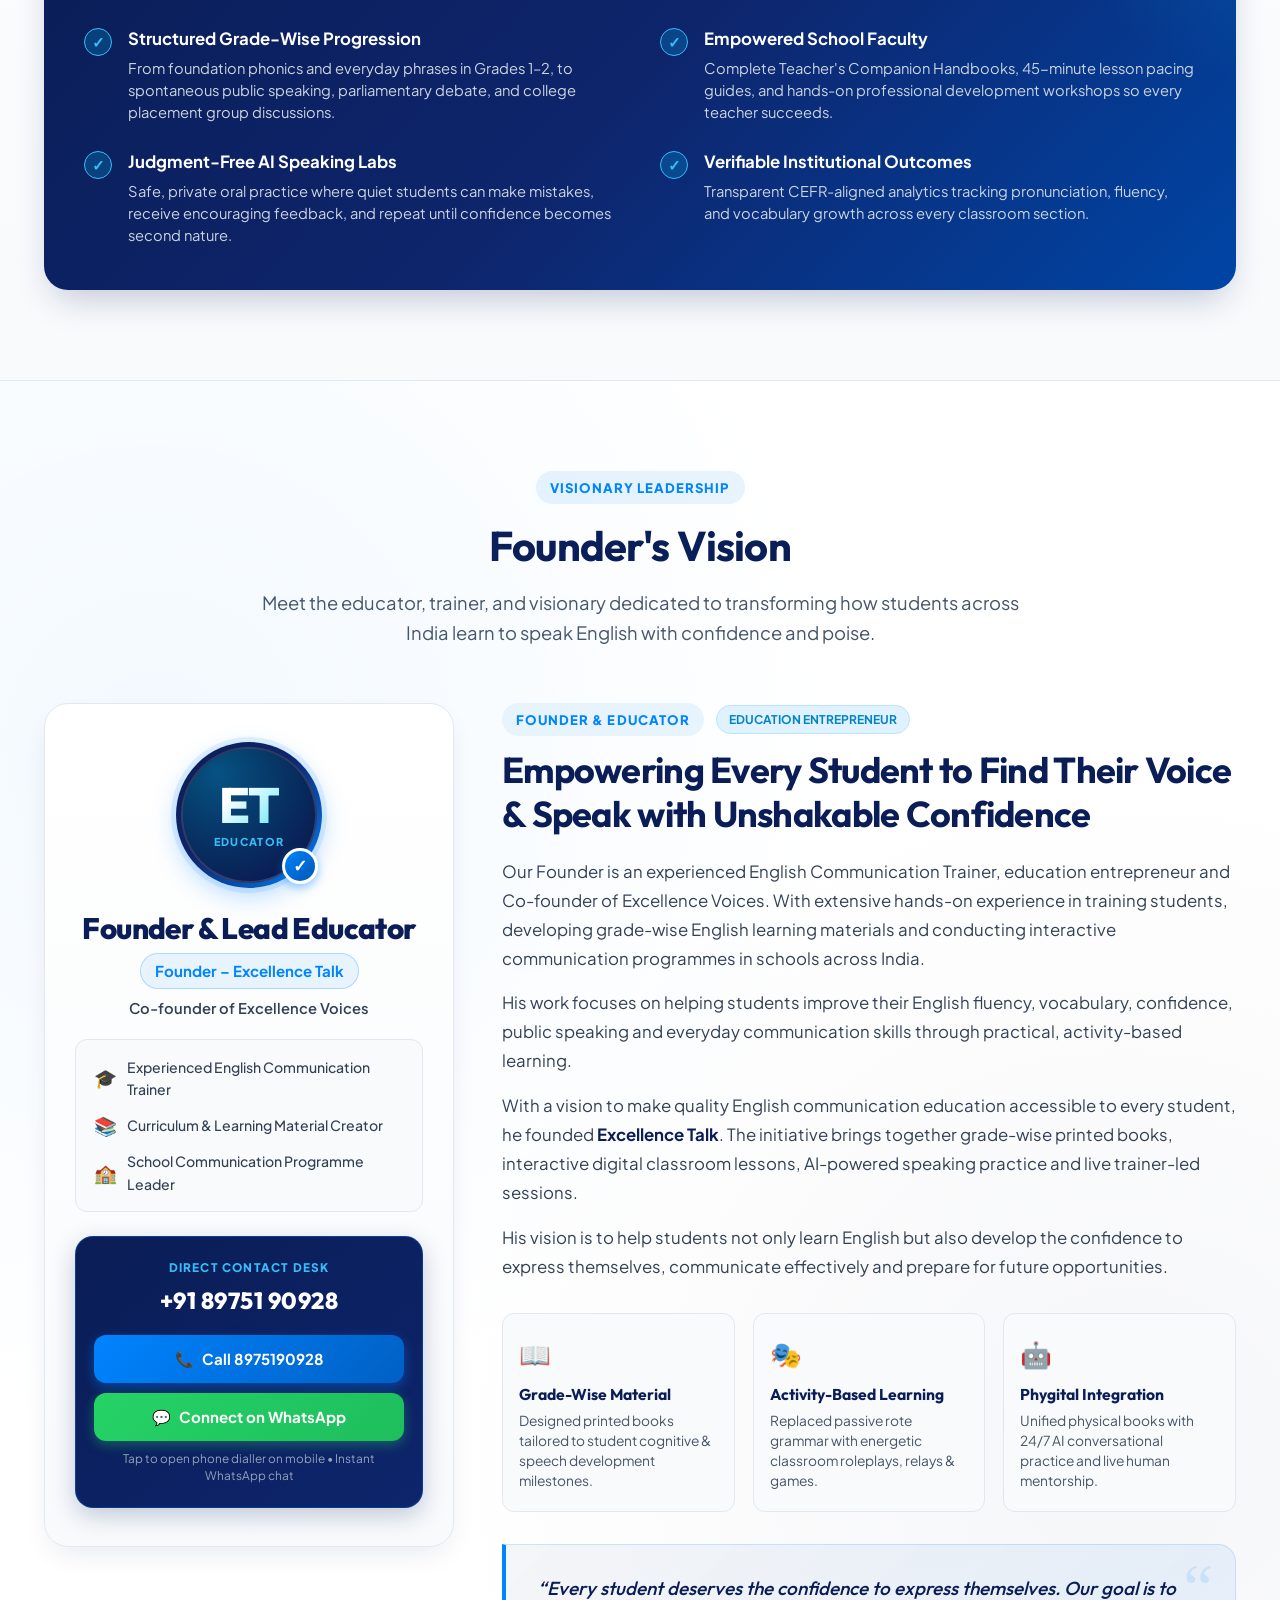
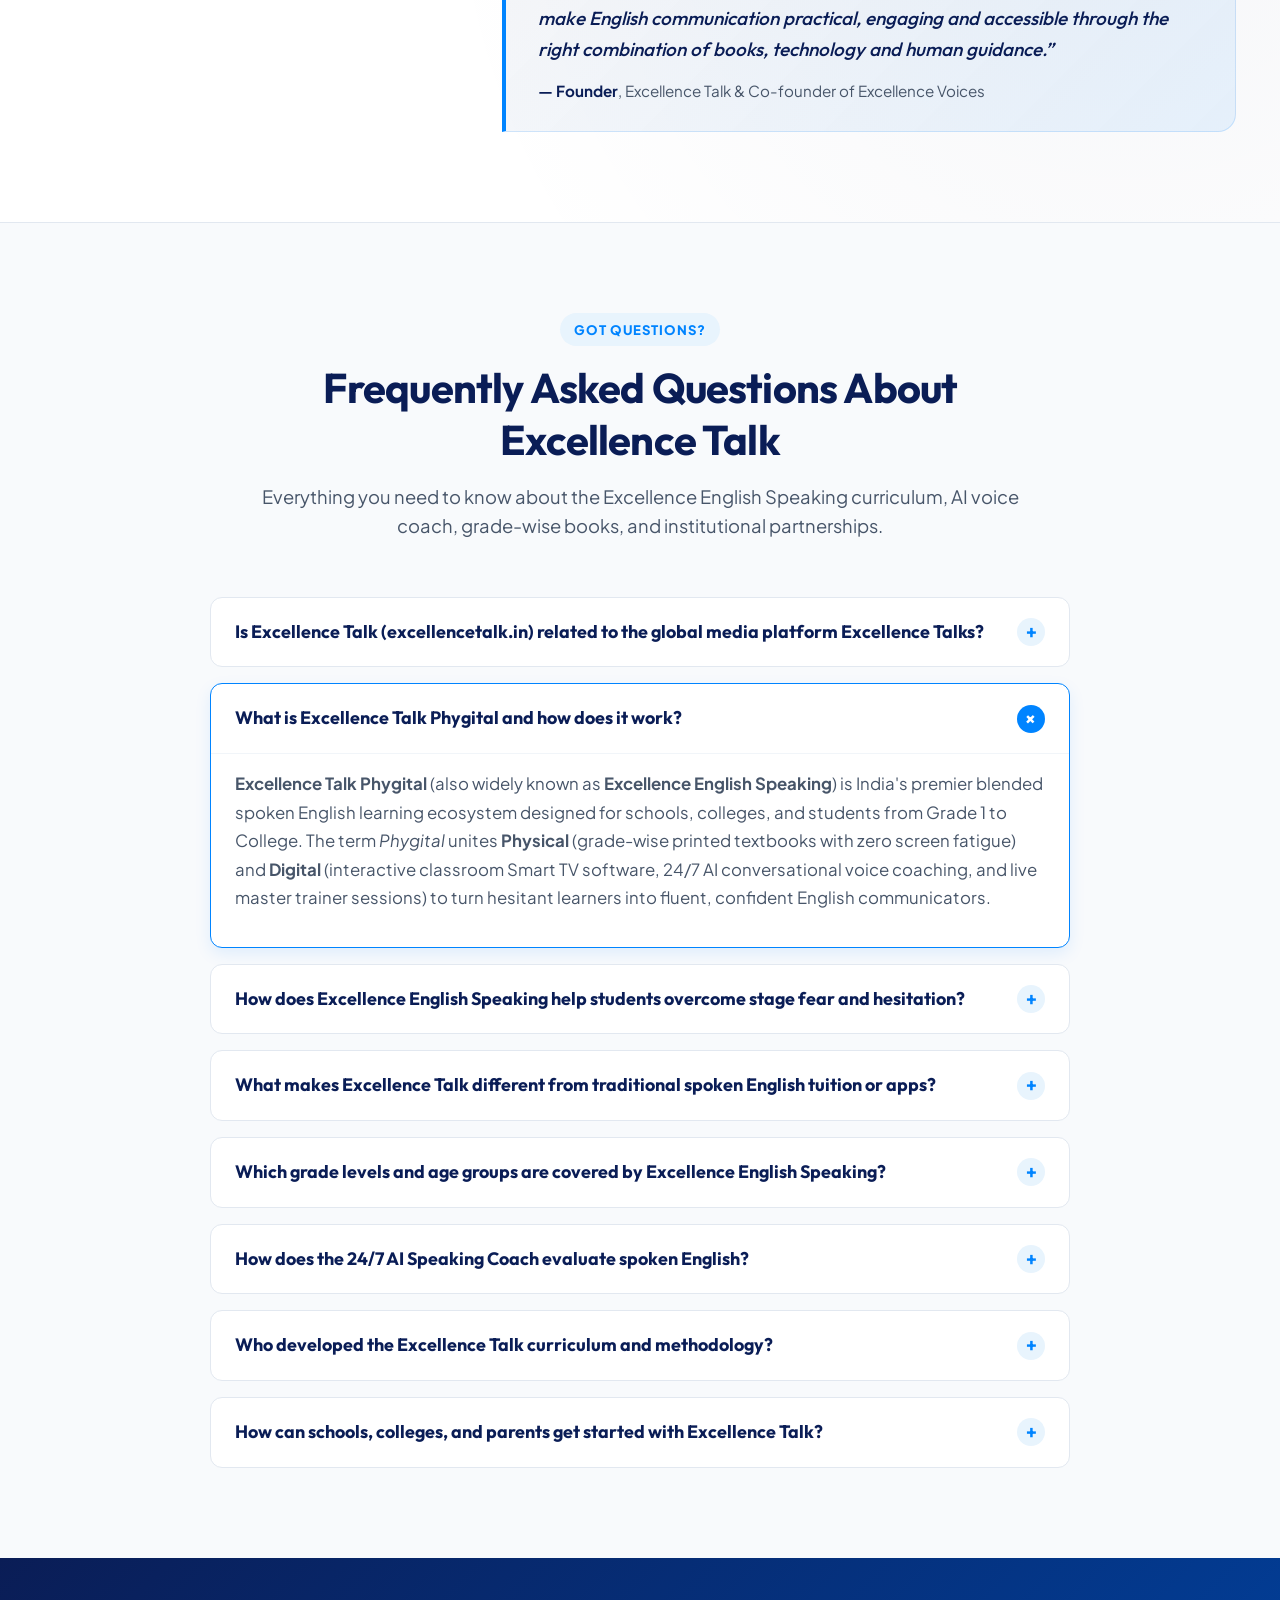
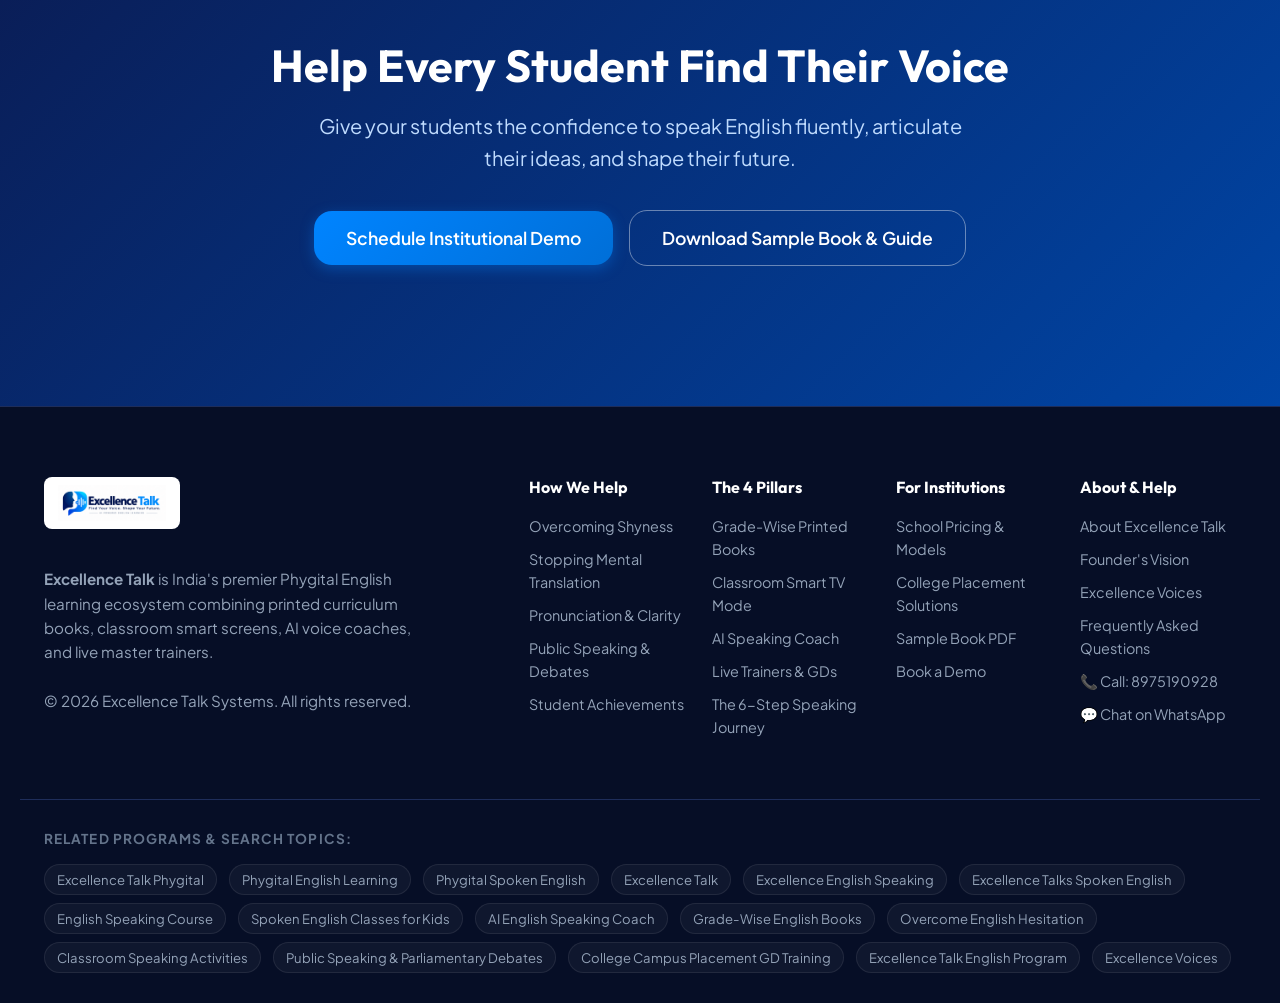
==== commit 80f2a991: "Update contact number to 8975190928, remove personal name references, and add comprehensive multi-re" ====
--- a/index.html
+++ b/index.html
@@ -8,8 +8,8 @@
   <title>Excellence Talk Phygital | Excellence English Speaking & Spoken English Program</title>
   <meta name="title" content="Excellence Talk Phygital | Excellence English Speaking & Spoken English Program">
   <meta name="description" content="Excellence Talk (Excellence Talk Phygital) is India's premier Phygital English speaking and communication ecosystem for school & college students. Master spoken English, stage confidence, and public speaking with printed books, 24/7 AI voice practice, and live masterclasses.">
-  <meta name="keywords" content="excellence talk, excellence talk phygital, phygital english learning, phygital spoken english, excellence english speaking, excellence talks, excellence spoken english, excellence talk english speaking, english speaking course, spoken english classes, spoken english for kids, english communication skills, ai english speaking coach, rahim shaikh excellence talk, public speaking for students, college gd english preparation, excellence voices">
-  <meta name="author" content="Rahim Shaikh, Excellence Talk">
+  <meta name="keywords" content="excellence talk, excellence talk phygital, phygital english learning, phygital spoken english, excellence english speaking, excellence talks, excellence spoken english, excellence talk english speaking, english speaking course, spoken english classes, spoken english for kids, english communication skills, ai english speaking coach, public speaking for students, college gd english preparation, excellence voices">
+  <meta name="author" content="Excellence Talk">
   <meta name="publisher" content="Excellence Talk Systems">
   <meta name="robots" content="index, follow, max-snippet:-1, max-image-preview:large, max-video-preview:-1">
   <meta name="language" content="English">
@@ -17,8 +17,11 @@
   <link rel="canonical" href="https://excellencetalk.in/">
 
   <!-- Favicon & Web App Manifest -->
-  <link rel="icon" type="image/png" href="assets/logo.png">
-  <link rel="apple-touch-icon" href="assets/logo.png">
+  <link rel="icon" type="image/svg+xml" href="assets/favicon.svg">
+  <link rel="icon" type="image/png" sizes="32x32" href="assets/favicon-32x32.png">
+  <link rel="icon" type="image/png" sizes="16x16" href="assets/favicon-16x16.png">
+  <link rel="shortcut icon" href="favicon.ico">
+  <link rel="apple-touch-icon" sizes="180x180" href="assets/apple-touch-icon.png">
   <link rel="manifest" href="manifest.json">
   <meta name="theme-color" content="#0084FF">
 
@@ -55,7 +58,7 @@
         "@id": "https://excellencetalk.in/#organization",
         "name": "Excellence Talk",
         "legalName": "Excellence Talk Systems (India)",
-        "disambiguatingDescription": "Excellence Talk (excellencetalk.in) is an independent Indian educational technology ecosystem and Phygital English Speaking program founded by educator Rahim Shaikh, distinct and separate from any international digital media, podcast, or motivational consulting platform.",
+        "disambiguatingDescription": "Excellence Talk (excellencetalk.in) is an independent Indian educational technology ecosystem and Phygital English Speaking program, distinct and separate from any international digital media, podcast, or motivational consulting platform.",
         "address": {
           "@type": "PostalAddress",
           "addressCountry": "IN"
@@ -82,24 +85,18 @@
         "logo": "https://excellencetalk.in/assets/logo.png",
         "image": "https://excellencetalk.in/assets/logo.png",
         "description": "Excellence Talk Phygital is an integrated English Speaking and Communication Learning Ecosystem combining printed curriculum books, interactive Smart TV classroom tools, 24/7 AI voice practice, and live masterclasses.",
-        "founder": {
-          "@type": "Person",
-          "name": "Rahim Shaikh",
-          "jobTitle": "Founder & English Communication Trainer",
-          "description": "Experienced English Communication Trainer, education entrepreneur and Co-founder of Excellence Voices."
-        },
-        "telephone": "+91-9284306159",
+        "telephone": "+91-8975190928",
         "contactPoint": [
           {
             "@type": "ContactPoint",
-            "telephone": "+91-9284306159",
+            "telephone": "+91-8975190928",
             "contactType": "Customer Support & Institutional Admissions",
             "areaServed": "IN",
             "availableLanguage": ["English", "Hindi"]
           }
         ],
         "sameAs": [
-          "https://wa.me/919284306159"
+          "https://wa.me/918975190928"
         ]
       },
       {
@@ -165,7 +162,7 @@
             "name": "Is Excellence Talk (excellencetalk.in) related to the global media platform Excellence Talks?",
             "acceptedAnswer": {
               "@type": "Answer",
-              "text": "No. Excellence Talk (official portal: https://excellencetalk.in) is an independent Indian educational technology ecosystem and Phygital English Speaking program founded by educator Rahim Shaikh. It is dedicated to student spoken English fluency in schools and colleges across India and is completely separate and independent from any foreign leadership media or podcast platforms."
+              "text": "No. Excellence Talk (official portal: https://excellencetalk.in) is an independent Indian educational technology ecosystem and Phygital English Speaking program It is dedicated to student spoken English fluency in schools and colleges across India and is completely separate and independent from any foreign leadership media or podcast platforms."
             }
           },
           {
@@ -210,10 +207,10 @@
           },
           {
             "@type": "Question",
-            "name": "Who is the founder of Excellence Talk?",
+            "name": "Who developed the Excellence Talk curriculum and methodology?",
             "acceptedAnswer": {
               "@type": "Answer",
-              "text": "Excellence Talk was founded by Rahim Shaikh, an experienced English Communication Trainer, curriculum designer, and Co-founder of Excellence Voices. Rahim Shaikh has trained thousands of students and educators across India in spoken English fluency, confidence building, and public speaking."
+              "text": "Excellence Talk was developed by experienced English Communication Trainers, curriculum designers, and educators from Excellence Voices who have trained thousands of students and educators across India in spoken English fluency, confidence building, and public speaking."
             }
           },
           {
@@ -221,7 +218,7 @@
             "name": "How can schools, colleges, or students get started with Excellence Talk?",
             "acceptedAnswer": {
               "@type": "Answer",
-              "text": "Schools and colleges can schedule an institutional demo or request sample books directly through the website or by contacting Rahim Shaikh on +91 92843 06159 via call or WhatsApp. Excellence Talk provides printed books delivered to campus, teacher handbooks, software, and teacher training."
+              "text": "Schools and colleges can schedule an institutional demo or request sample books directly through the website or by contacting the Excellence Talk team on +91 89751 90928 via call or WhatsApp. Excellence Talk provides printed books delivered to campus, teacher handbooks, software, and teacher training."
             }
           }
         ]
@@ -250,11 +247,12 @@
         <a href="#curriculum">Curriculum & Books</a>
         <a href="#institutions">Schools & Colleges</a>
         <a href="#about">About Us</a>
-        <a href="#founder">Meet the Founder</a>
+        <a href="#founder">Founder's Vision</a>
         <a href="#faq">FAQs</a>
       </div>
       
       <div class="nav-actions">
+        <a href="../Excellence_Talk_Students/index.html" class="btn btn-outline nav-btn-sample" style="border-color: #10B981; color: #047857; font-weight: 700;">🎓 Student Portal</a>
         <button class="btn btn-outline nav-btn-sample" onclick="openModal('sample-chapter')">Sample Book</button>
         <button class="btn btn-primary nav-btn-demo" onclick="openModal('book-demo')">Book a Demo</button>
         <button class="mobile-menu-btn" id="mobile-menu-btn" onclick="toggleMobileMenu()" aria-label="Toggle navigation menu">
@@ -273,6 +271,7 @@
       <button class="mobile-drawer-close" onclick="toggleMobileMenu()" aria-label="Close menu">✕</button>
     </div>
     <div class="mobile-nav-links">
+      <a href="../Excellence_Talk_Students/index.html" style="background:#EBF5FF; color:#0084FF; font-weight:800; border-radius:8px; padding:10px 14px; margin-bottom:8px; display:flex; align-items:center; gap:8px;">🎓 Student Learning Portal (Enter Here)</a>
       <a href="#how-we-help" onclick="toggleMobileMenu()">🗣️ How We Help Students Speak</a>
       <a href="#achievements" onclick="toggleMobileMenu()">🏆 Student Achievements</a>
       <a href="#teachers" onclick="toggleMobileMenu()">👩‍🏫 Teacher Guidance</a>
@@ -282,7 +281,7 @@
       <a href="#ai-coach" onclick="toggleMobileMenu()">🤖 Try AI Speaking</a>
       <a href="#institutions" onclick="toggleMobileMenu()">🏫 For Schools & Colleges</a>
       <a href="#about" onclick="toggleMobileMenu()">ℹ️ About Us</a>
-      <a href="#founder" onclick="toggleMobileMenu()">👤 Meet the Founder</a>
+      <a href="#founder" onclick="toggleMobileMenu()">💡 Founder's Vision</a>
       <a href="#faq" onclick="toggleMobileMenu()">❓ Frequently Asked Questions</a>
     </div>
     <div class="mobile-drawer-actions">
@@ -1030,7 +1029,7 @@
     <div class="container">
       <div class="section-header text-center reveal">
         <div class="section-tag">Visionary Leadership</div>
-        <h2>Meet the Founder</h2>
+        <h2>Founder's Vision</h2>
         <p class="section-desc">
           Meet the educator, trainer, and visionary dedicated to transforming how students across India learn to speak English with confidence and poise.
         </p>
@@ -1042,14 +1041,14 @@
           <div class="founder-visual-wrapper">
             <div class="founder-avatar-crest">
               <div class="founder-avatar-inner">
-                <span class="founder-initials">RS</span>
+                <span class="founder-initials">ET</span>
                 <span class="founder-avatar-subtag">Educator</span>
               </div>
             </div>
             <div class="founder-verified-badge" title="Verified Founder">✓</div>
           </div>
 
-          <h3 class="founder-name-highlight">Rahim Shaikh</h3>
+          <h3 class="founder-name-highlight">Founder &amp; Lead Educator</h3>
           <div class="founder-designation-primary">Founder – Excellence Talk</div>
           <div class="founder-designation-secondary">Co-founder of Excellence Voices</div>
 
@@ -1070,14 +1069,14 @@
 
           <!-- Direct Founder Contact Box -->
           <div class="founder-contact-box">
-            <div class="founder-contact-label">Direct Founder Desk</div>
-            <div class="founder-phone-display">+91 92843 06159</div>
+            <div class="founder-contact-label">Direct Contact Desk</div>
+            <div class="founder-phone-display">+91 89751 90928</div>
             <div class="founder-contact-actions">
-              <a href="tel:9284306159" class="btn btn-dialler" id="founder-dialler-link" title="Call Rahim Shaikh directly on 9284306159">
+              <a href="tel:8975190928" class="btn btn-dialler" id="founder-dialler-link" title="Call directly on 8975190928">
                 <span class="btn-icon">📞</span>
-                <span>Call 9284306159</span>
+                <span>Call 8975190928</span>
               </a>
-              <a href="https://wa.me/919284306159?text=Hello%20Rahim%20sir%2C%20I%20would%20like%20to%20connect%20regarding%20Excellence%20Talk." target="_blank" rel="noopener noreferrer" class="btn btn-whatsapp" id="founder-whatsapp-link" title="Chat with Rahim Shaikh on WhatsApp">
+              <a href="https://wa.me/918975190928?text=Hello%2C%20I%20would%20like%20to%20connect%20regarding%20Excellence%20Talk." target="_blank" rel="noopener noreferrer" class="btn btn-whatsapp" id="founder-whatsapp-link" title="Chat on WhatsApp">
                 <span class="btn-icon">💬</span>
                 <span>Connect on WhatsApp</span>
               </a>
@@ -1101,7 +1100,7 @@
 
           <div class="founder-intro-body">
             <p>
-              <strong>Rahim Shaikh</strong> is an experienced English Communication Trainer, education entrepreneur and Co-founder of Excellence Voices. He has hands-on experience in training students, developing grade-wise English learning materials and conducting interactive communication programmes in schools.
+              Our Founder is an experienced English Communication Trainer, education entrepreneur and Co-founder of Excellence Voices. With extensive hands-on experience in training students, developing grade-wise English learning materials and conducting interactive communication programmes in schools across India.
             </p>
             <p>
               His work focuses on helping students improve their English fluency, vocabulary, confidence, public speaking and everyday communication skills through practical, activity-based learning.
@@ -1140,7 +1139,7 @@
               “Every student deserves the confidence to express themselves. Our goal is to make English communication practical, engaging and accessible through the right combination of books, technology and human guidance.”
             </blockquote>
             <div class="founder-quote-author">
-              <strong>— Rahim Shaikh</strong>, Founder of Excellence Talk &amp; Co-founder of Excellence Voices
+              <strong>— Founder</strong>, Excellence Talk &amp; Co-founder of Excellence Voices
             </div>
           </div>
         </div>
@@ -1168,7 +1167,7 @@
           </summary>
           <div class="faq-answer">
             <p>
-              <strong>No.</strong> <strong>Excellence Talk</strong> (official web portal: <a href="https://excellencetalk.in" style="color:var(--primary); font-weight:700;">excellencetalk.in</a>) is a 100% independent Indian educational technology organization founded by educator <strong>Rahim Shaikh</strong>.
+              <strong>No.</strong> <strong>Excellence Talk</strong> (official web portal: <a href="https://excellencetalk.in" style="color:var(--primary); font-weight:700;">excellencetalk.in</a>) is a 100% independent Indian educational technology organization dedicated to Phygital Spoken English education.
             </p>
             <p>
               Our platform is exclusively focused on <strong>Phygital Spoken English</strong> education—uniting grade-wise printed textbooks, classroom Smart TV software, 24/7 AI conversational voice coaching, and live master trainer workshops for school and college students across India. It has no connection or affiliation with any overseas digital media or podcast networks.
@@ -1249,12 +1248,12 @@
         <!-- FAQ 6 -->
         <details class="faq-item">
           <summary class="faq-question">
-            <span>Who is the founder of Excellence Talk?</span>
+            <span>Who developed the Excellence Talk curriculum and methodology?</span>
             <span class="faq-icon" aria-hidden="true">+</span>
           </summary>
           <div class="faq-answer">
             <p>
-              Excellence Talk was founded by <strong>Rahim Shaikh</strong>, an experienced English Communication Trainer, curriculum designer, and Co-founder of Excellence Voices. Rahim Shaikh has trained thousands of students and educators across India in spoken English fluency, confidence building, and public speaking.
+              Excellence Talk was developed by experienced English Communication Trainers, curriculum designers, and educators from Excellence Voices who have trained thousands of students and educators across India in spoken English fluency, confidence building, and public speaking.
             </p>
           </div>
         </details>
@@ -1267,7 +1266,7 @@
           </summary>
           <div class="faq-answer">
             <p>
-              Schools and colleges can schedule an institutional demo or request sample books by clicking the <strong>"Book a Demo"</strong> button or contacting Rahim Shaikh directly on <a href="tel:9284306159" style="color:var(--primary); font-weight:700;">+91 92843 06159</a> via phone or <a href="https://wa.me/919284306159?text=Hello%20Rahim%20sir%2C%20I%20would%20like%20to%20connect%20regarding%20Excellence%20Talk." target="_blank" rel="noopener noreferrer" style="color:#10B981; font-weight:700;">WhatsApp</a>. Excellence Talk delivers printed books to campus, trains teachers, and activates student AI access within days.
+              Schools and colleges can schedule an institutional demo or request sample books by clicking the <strong>"Book a Demo"</strong> button or contacting the Excellence Talk team directly on <a href="tel:8975190928" style="color:var(--primary); font-weight:700;">+91 89751 90928</a> via phone or <a href="https://wa.me/918975190928?text=Hello%2C%20I%20would%20like%20to%20connect%20regarding%20Excellence%20Talk." target="_blank" rel="noopener noreferrer" style="color:#10B981; font-weight:700;">WhatsApp</a>. Excellence Talk delivers printed books to campus, trains teachers, and activates student AI access within days.
             </p>
           </div>
         </details>
@@ -1323,11 +1322,11 @@
         <div class="footer-col">
           <h4>About &amp; Help</h4>
           <a href="#about">About Excellence Talk</a>
-          <a href="#founder">Meet the Founder</a>
+          <a href="#founder">Founder's Vision</a>
           <a href="#founder">Excellence Voices</a>
           <a href="#faq">Frequently Asked Questions</a>
-          <a href="tel:9284306159">📞 Call: 9284306159</a>
-          <a href="https://wa.me/919284306159?text=Hello%20Rahim%20sir%2C%20I%20would%20like%20to%20connect%20regarding%20Excellence%20Talk." target="_blank" rel="noopener noreferrer">💬 Chat on WhatsApp</a>
+          <a href="tel:8975190928">📞 Call: 8975190928</a>
+          <a href="https://wa.me/918975190928?text=Hello%2C%20I%20would%20like%20to%20connect%20regarding%20Excellence%20Talk." target="_blank" rel="noopener noreferrer">💬 Chat on WhatsApp</a>
         </div>
       </div>
     </div>
@@ -1350,7 +1349,7 @@
         <span class="seo-tag">Classroom Speaking Activities</span>
         <span class="seo-tag">Public Speaking &amp; Parliamentary Debates</span>
         <span class="seo-tag">College Campus Placement GD Training</span>
-        <span class="seo-tag">Rahim Shaikh Excellence Talk</span>
+        <span class="seo-tag">Excellence Talk English Program</span>
         <span class="seo-tag">Excellence Voices</span>
       </div>
     </div>
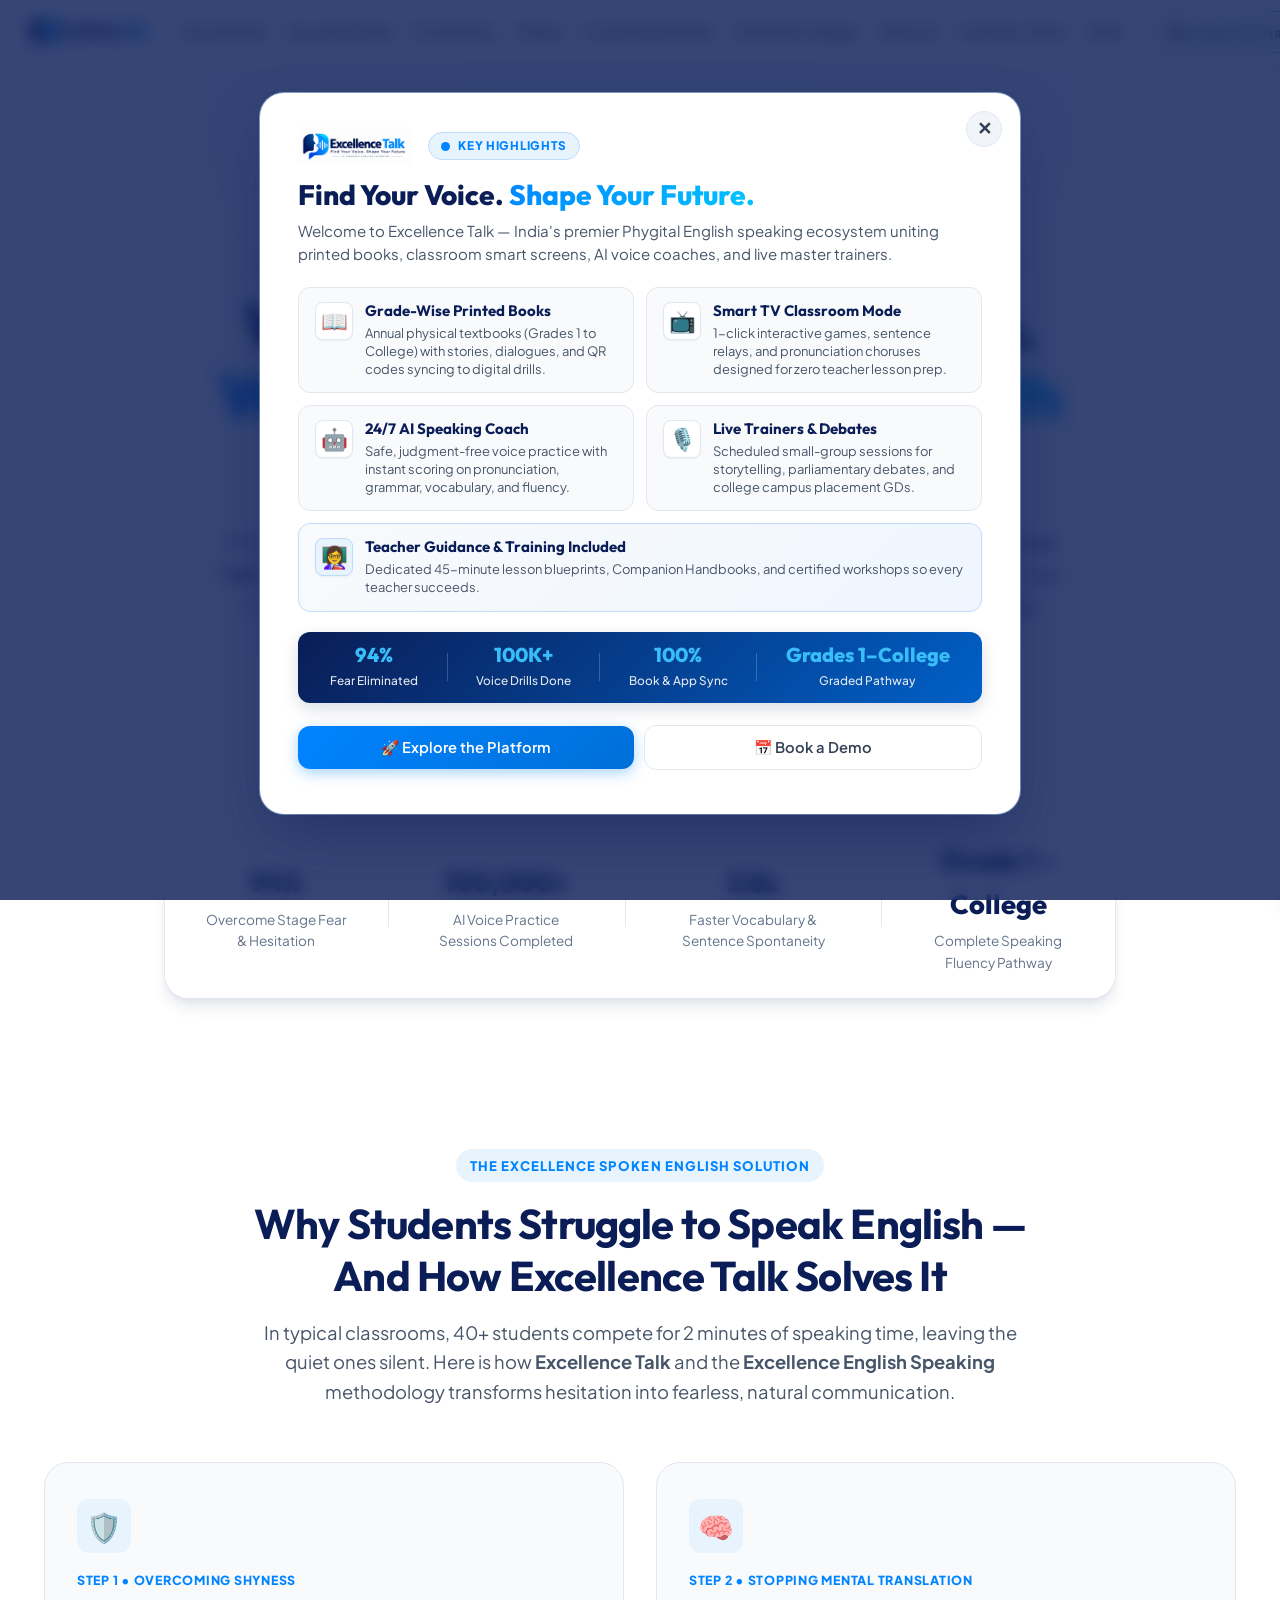
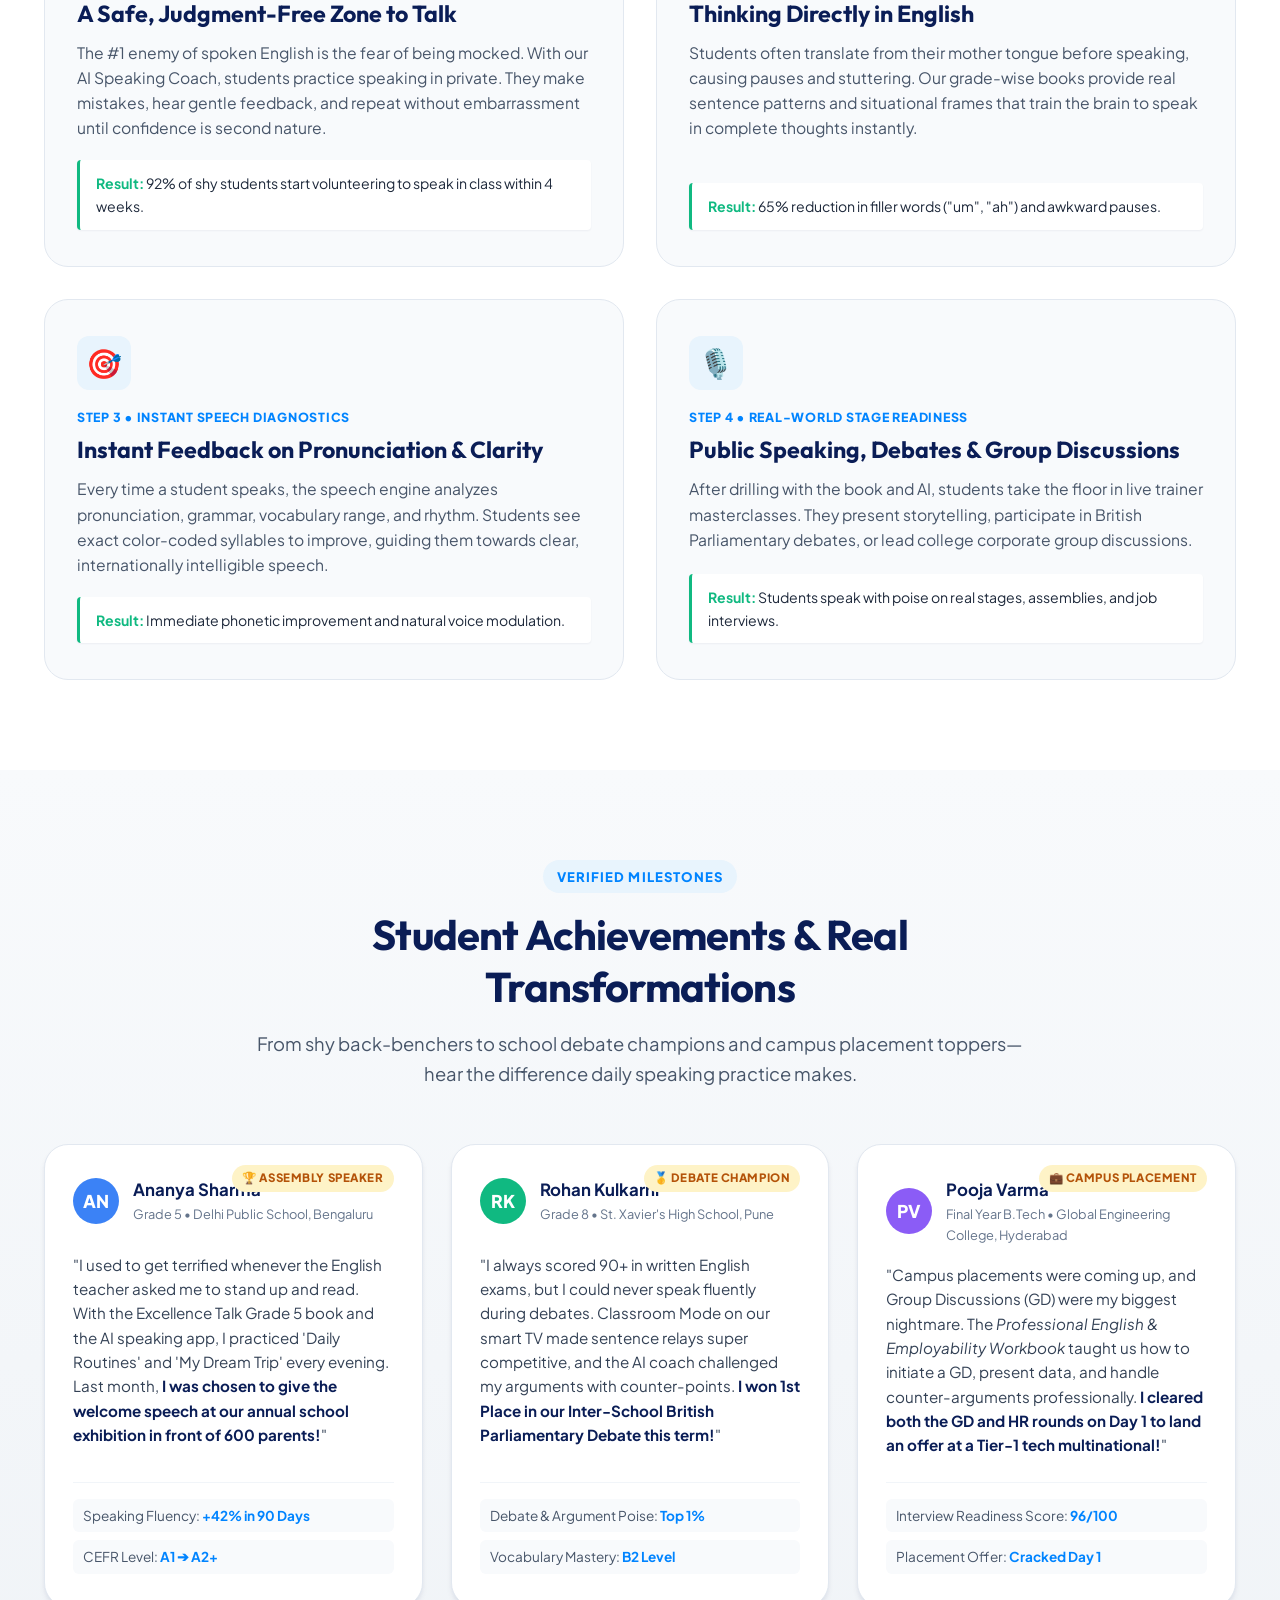
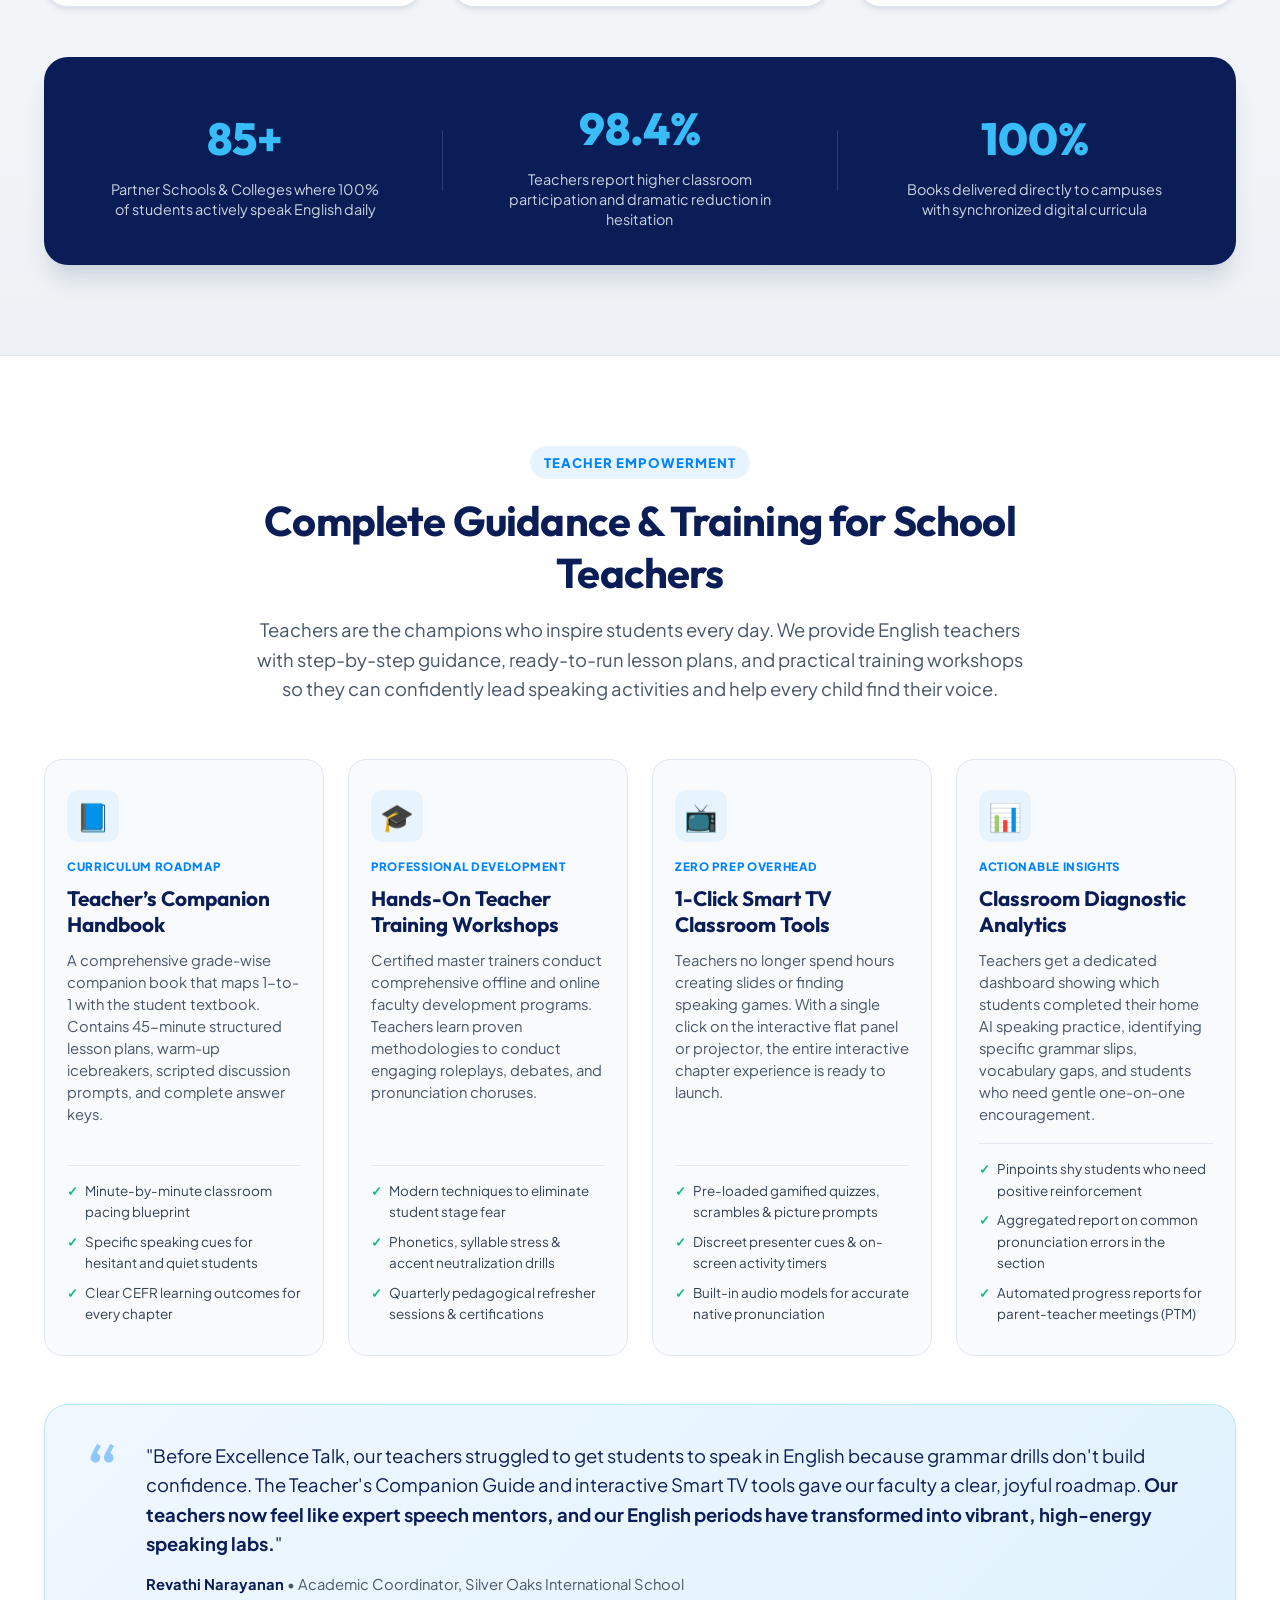
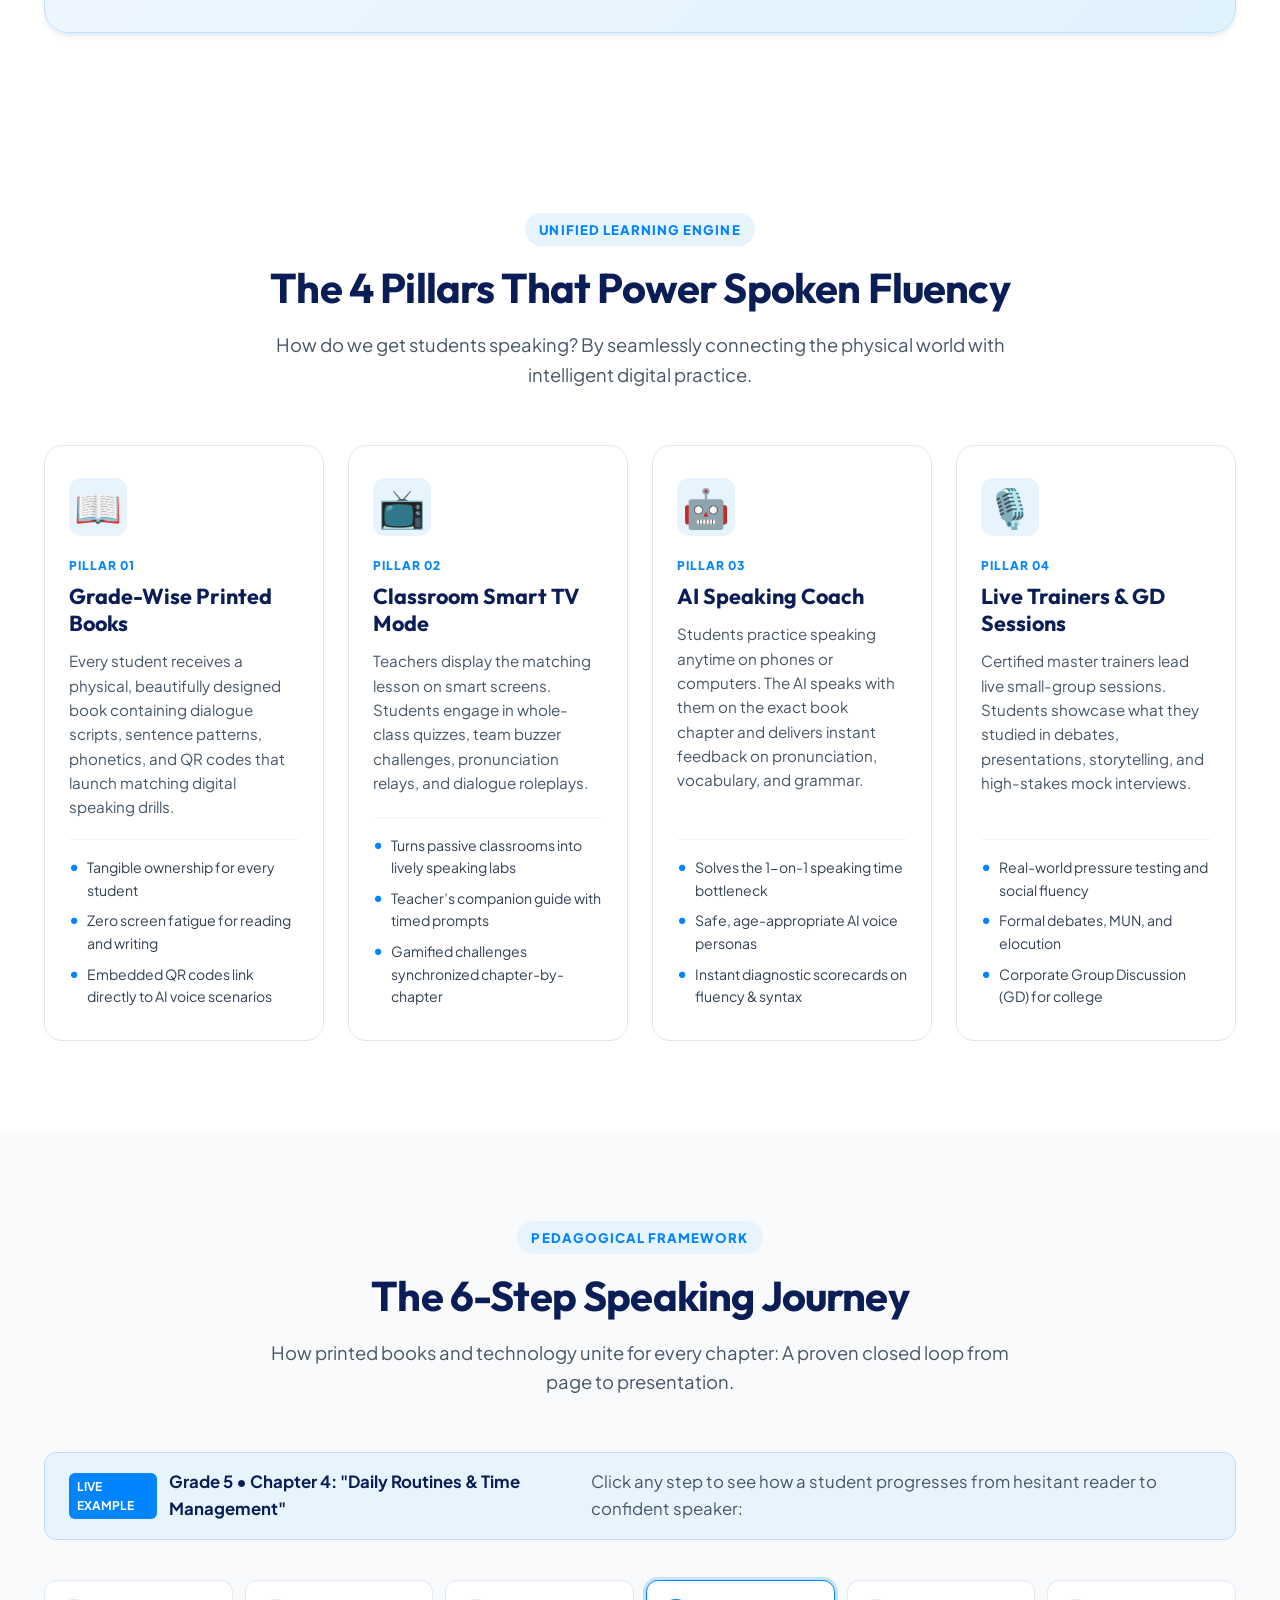
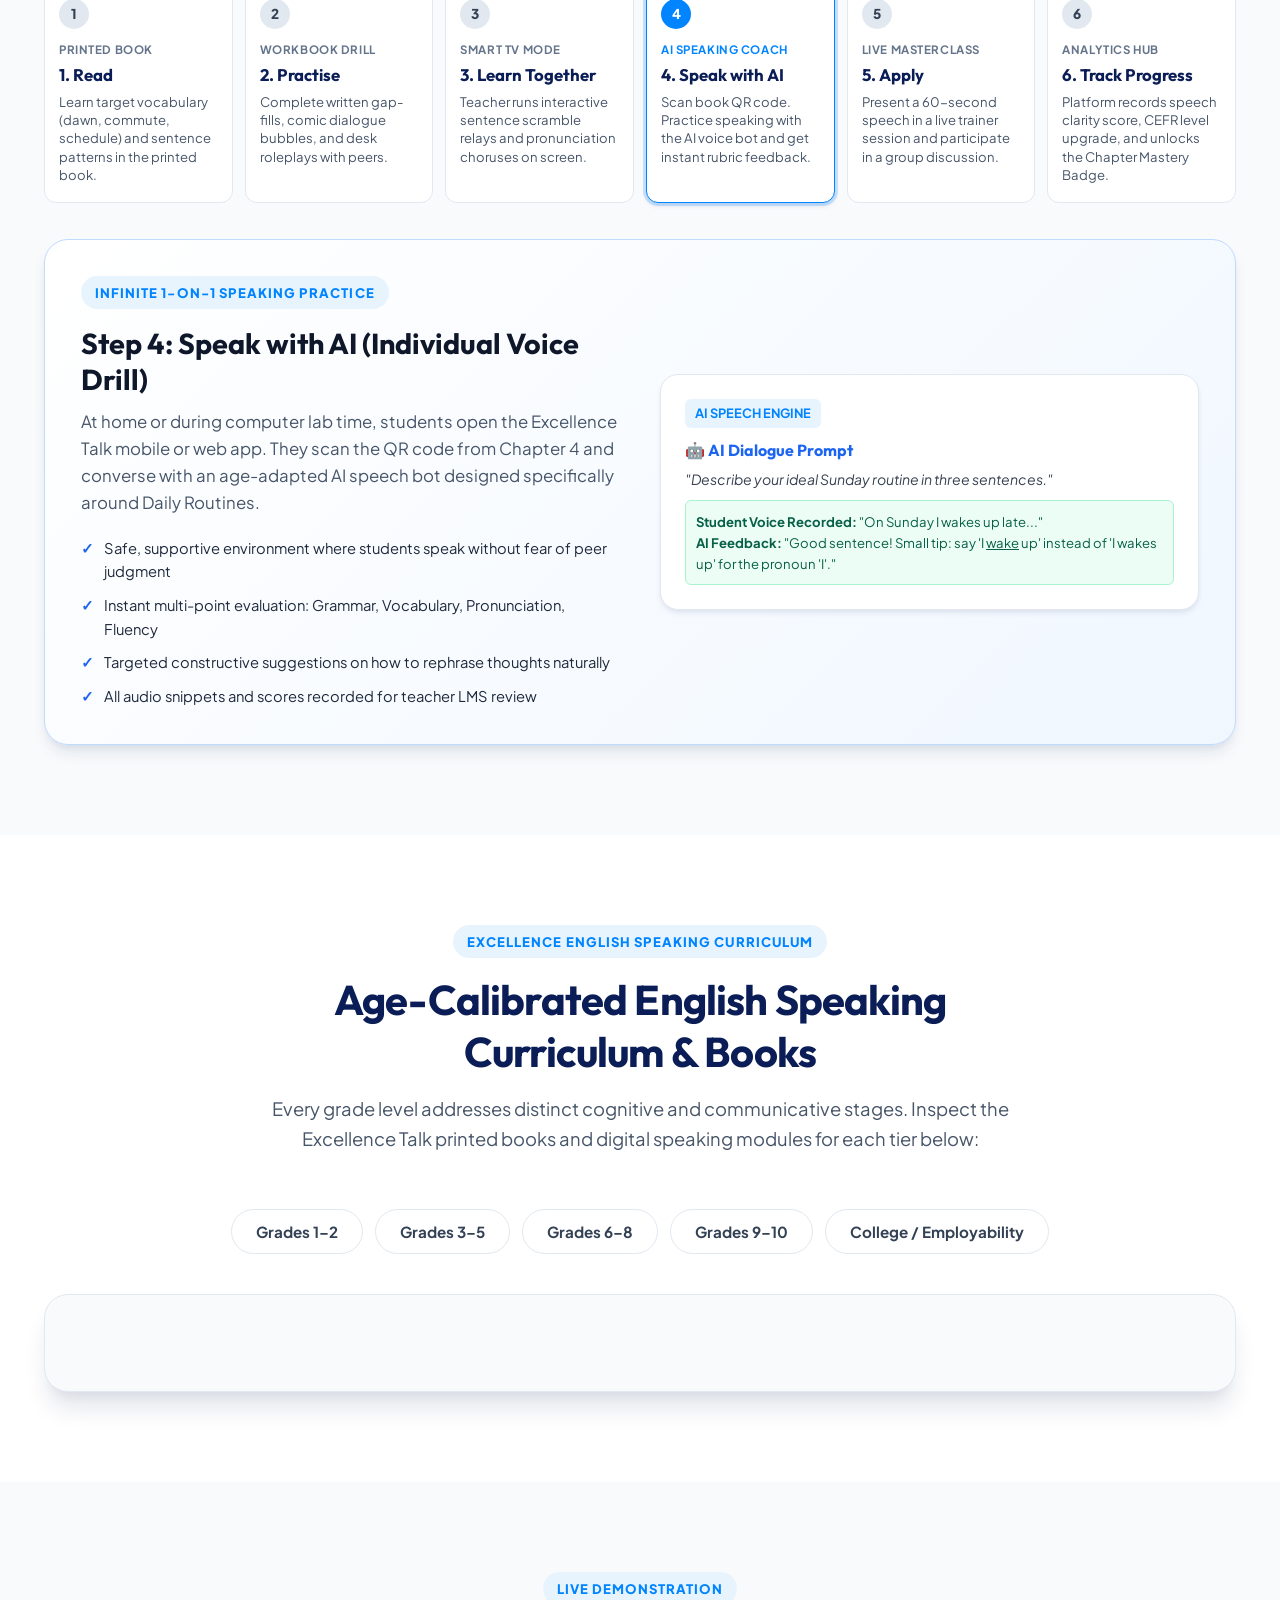
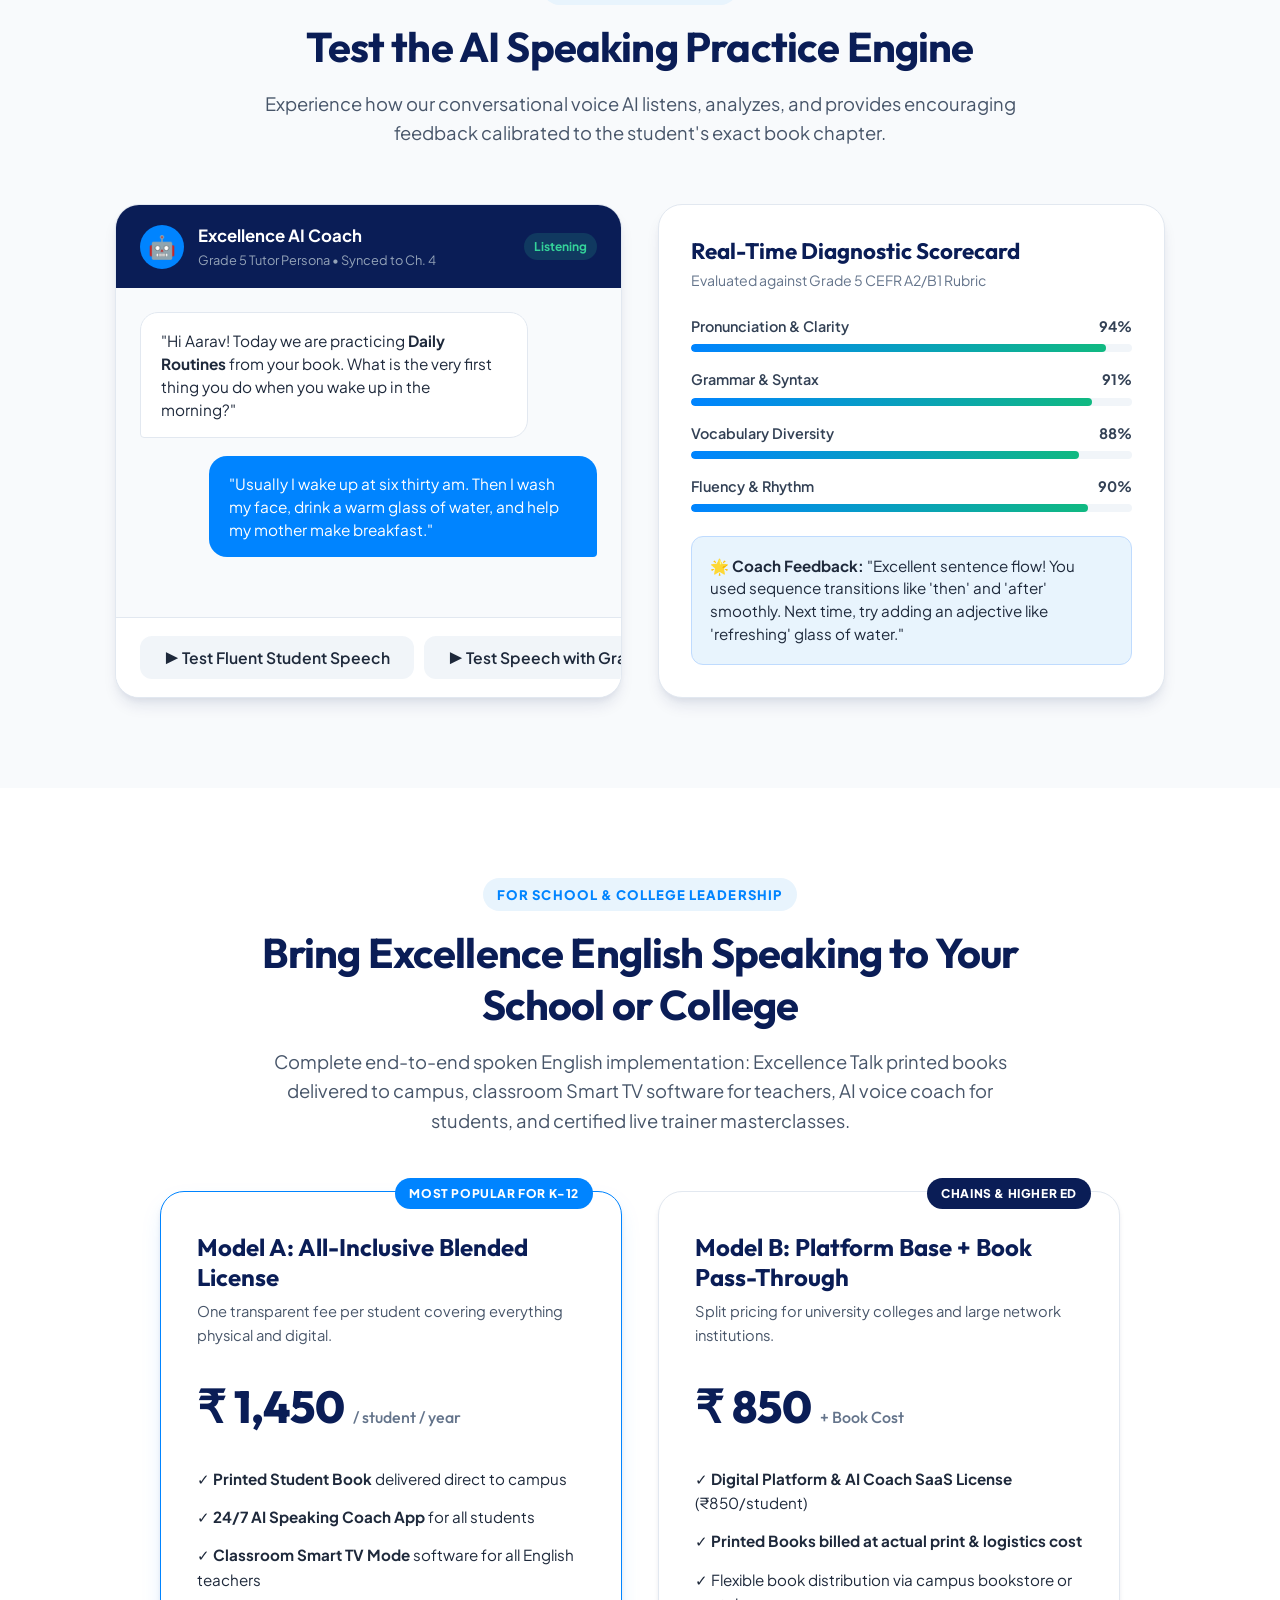
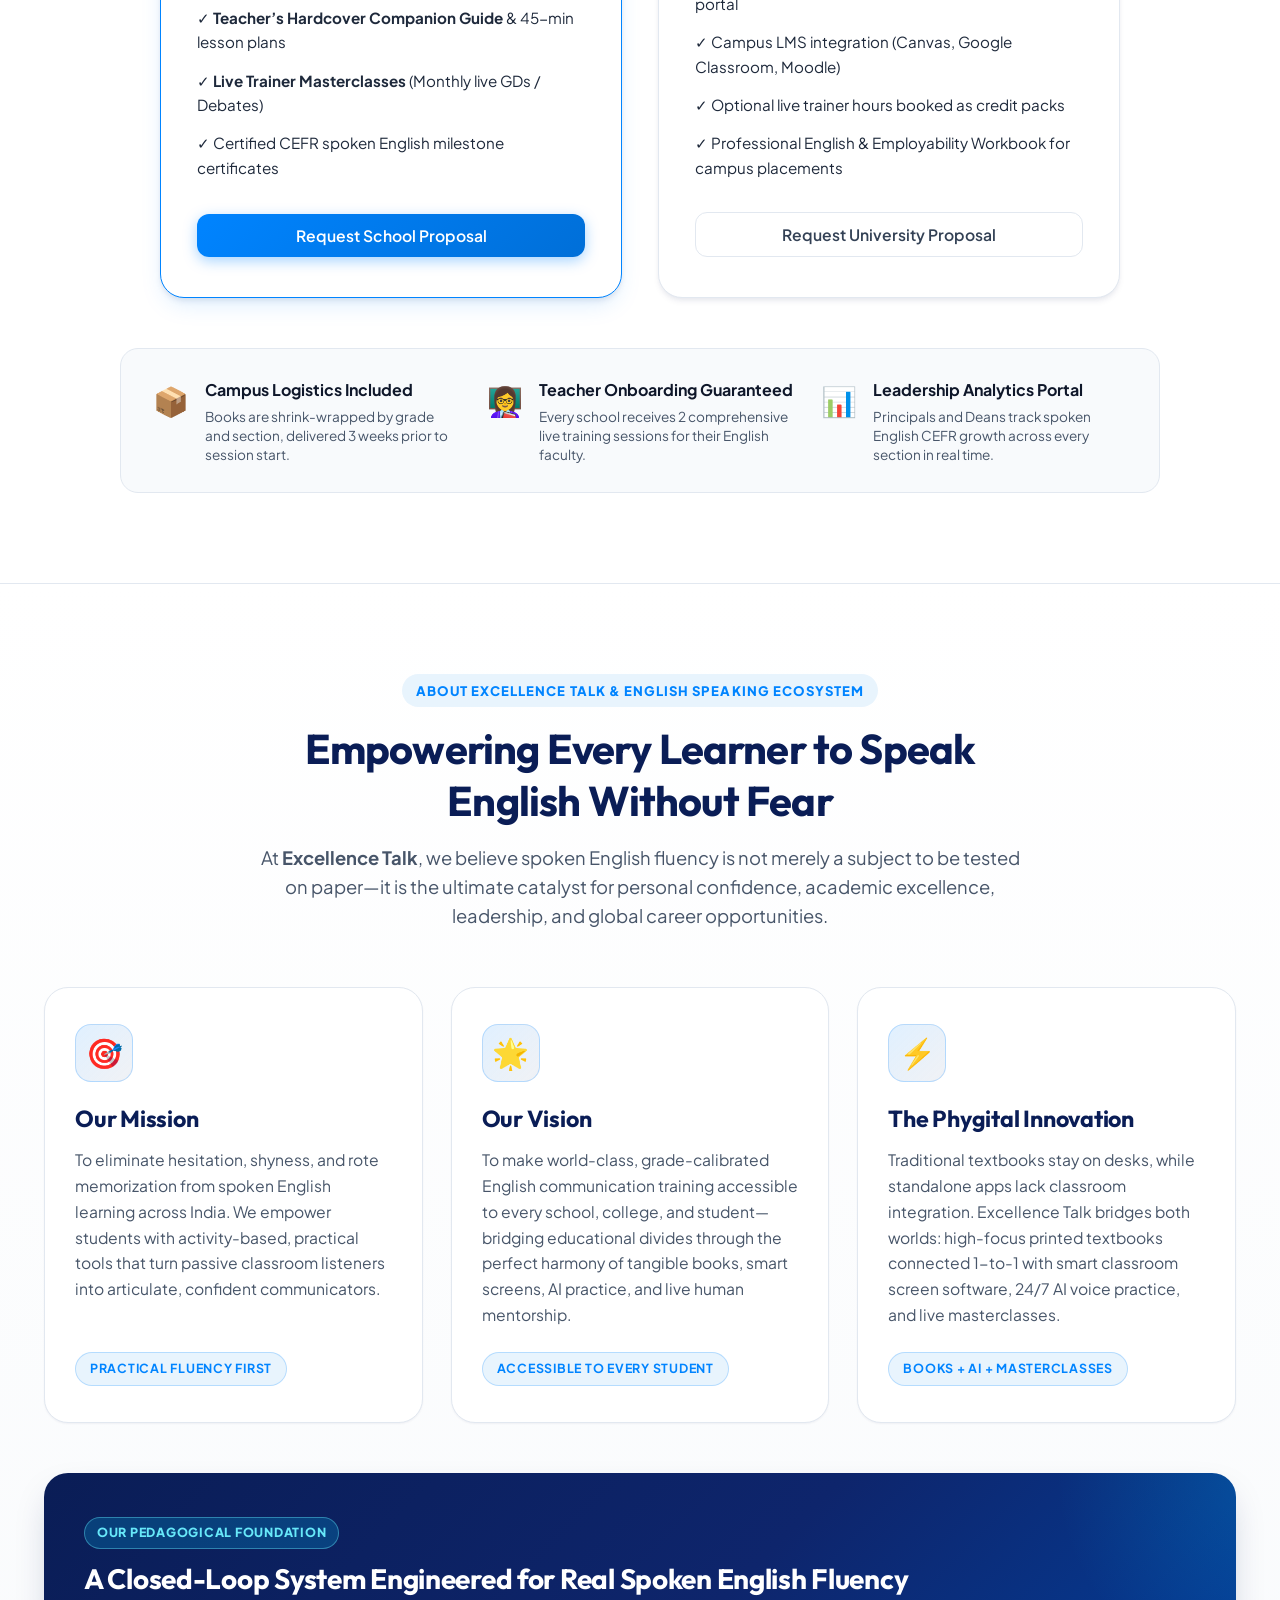
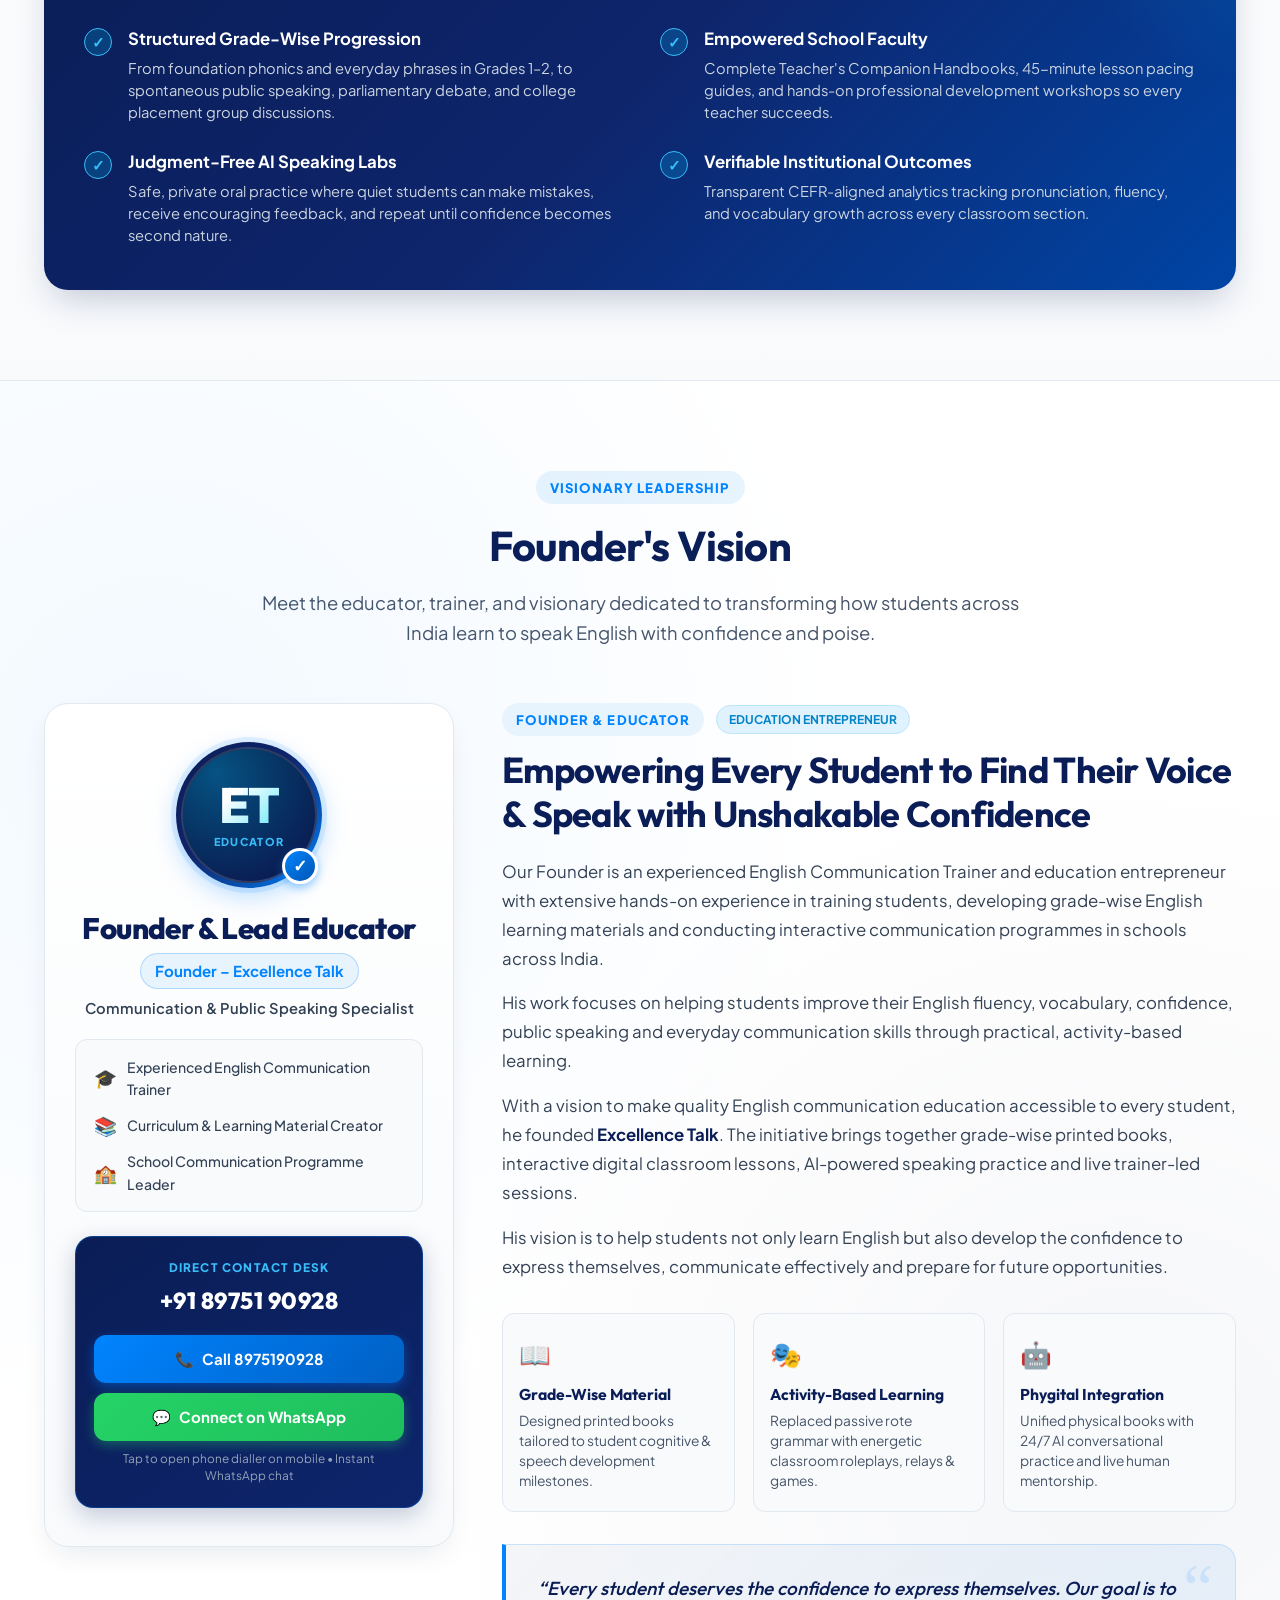
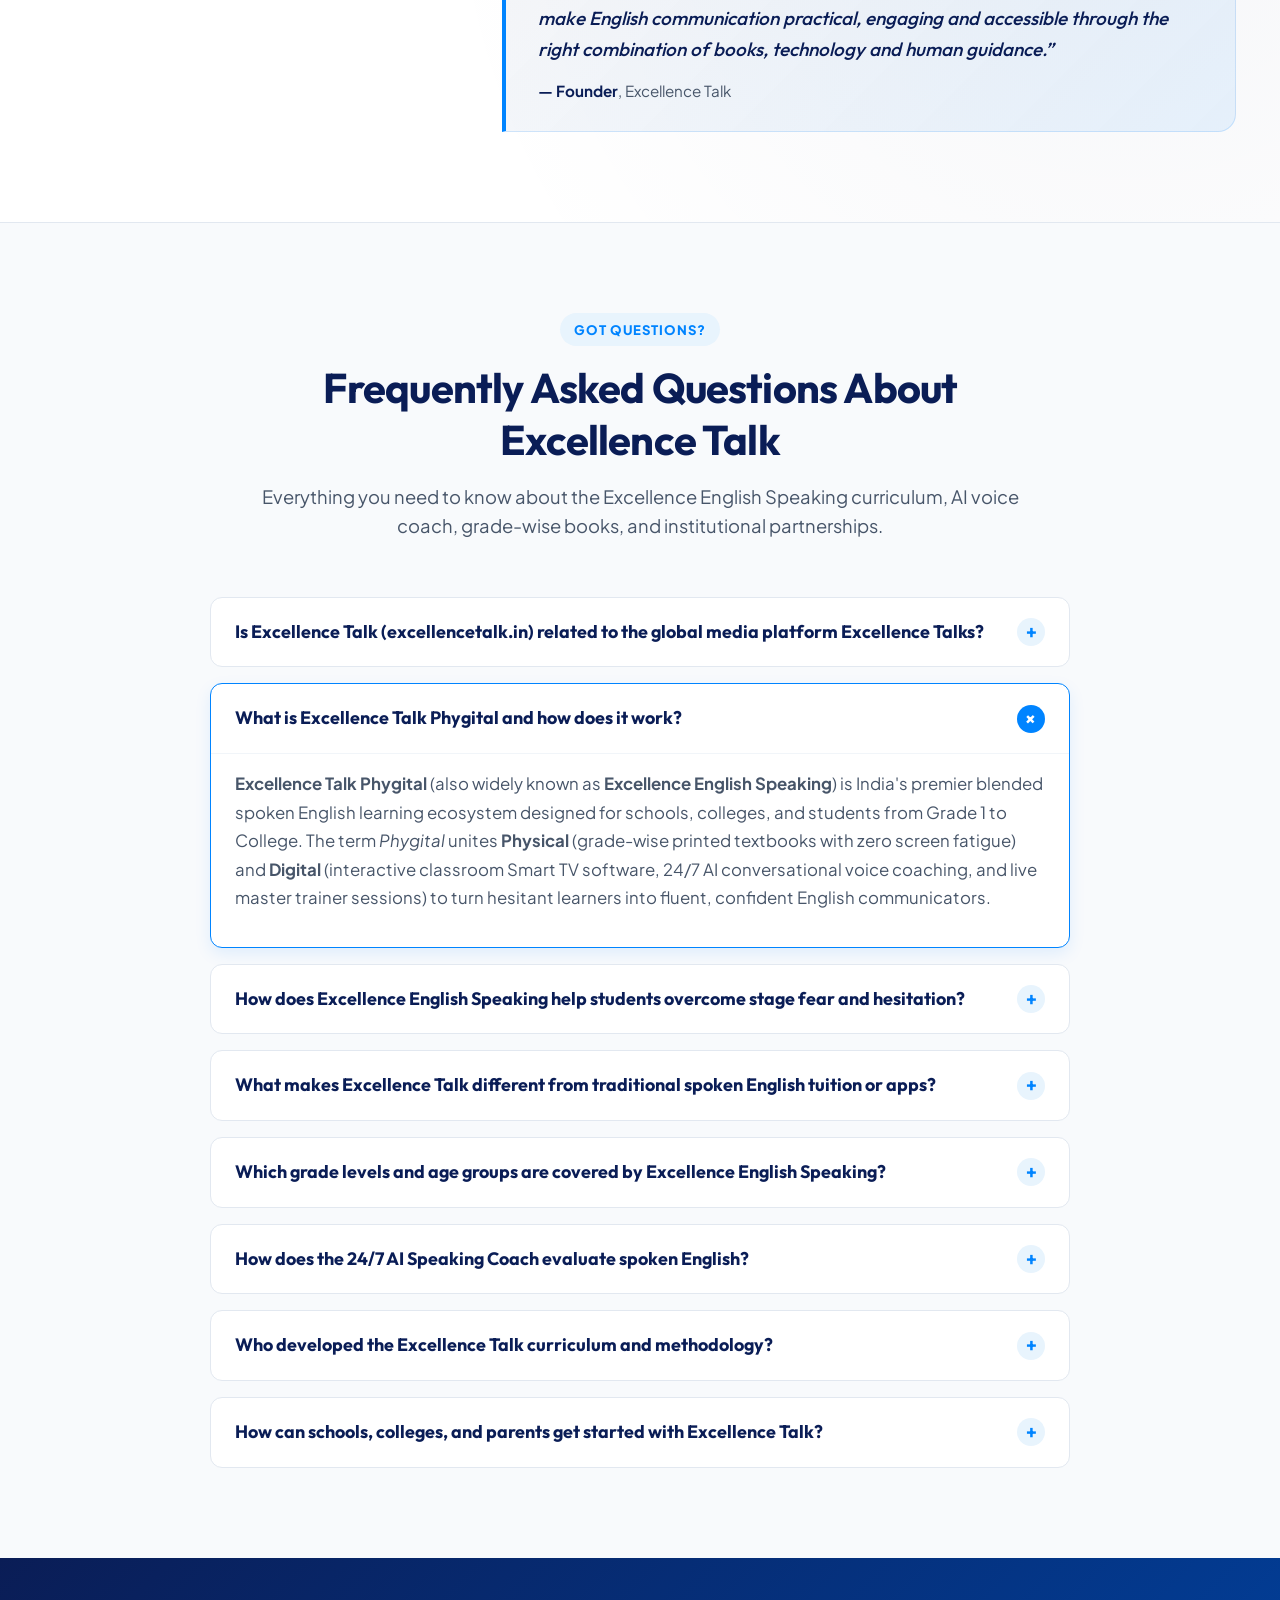
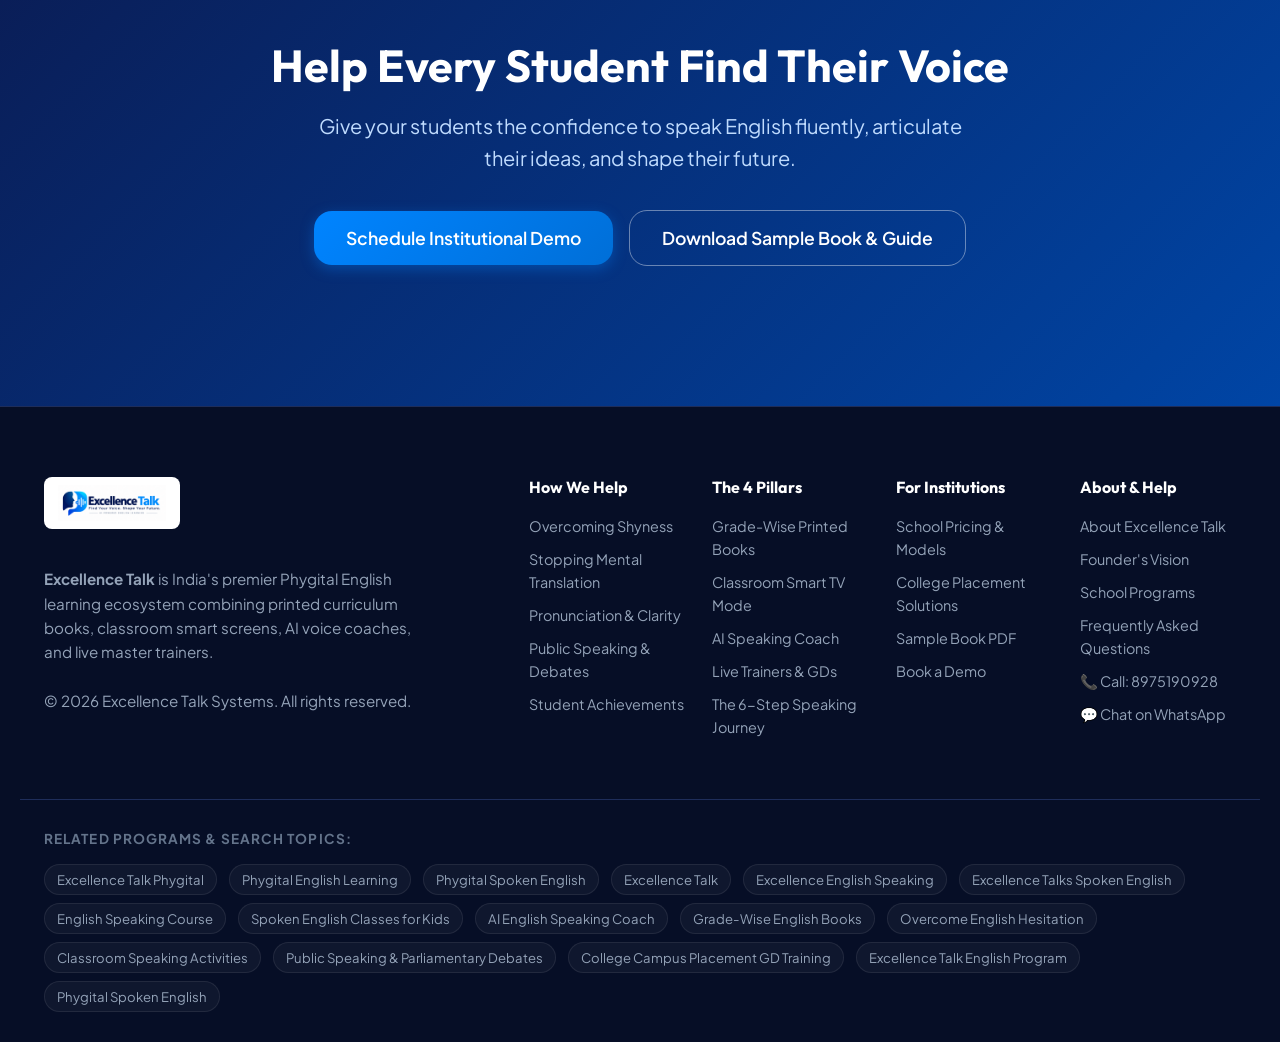
==== commit 1b38e1bb: "Remove all mentions of Co-founder and Excellence Voices; add Google Search 48px-multiple favicons (4" ====
--- a/index.html
+++ b/index.html
@@ -8,7 +8,7 @@
   <title>Excellence Talk Phygital | Excellence English Speaking & Spoken English Program</title>
   <meta name="title" content="Excellence Talk Phygital | Excellence English Speaking & Spoken English Program">
   <meta name="description" content="Excellence Talk (Excellence Talk Phygital) is India's premier Phygital English speaking and communication ecosystem for school & college students. Master spoken English, stage confidence, and public speaking with printed books, 24/7 AI voice practice, and live masterclasses.">
-  <meta name="keywords" content="excellence talk, excellence talk phygital, phygital english learning, phygital spoken english, excellence english speaking, excellence talks, excellence spoken english, excellence talk english speaking, english speaking course, spoken english classes, spoken english for kids, english communication skills, ai english speaking coach, public speaking for students, college gd english preparation, excellence voices">
+  <meta name="keywords" content="excellence talk, excellence talk phygital, phygital english learning, phygital spoken english, excellence english speaking, excellence talks, excellence spoken english, excellence talk english speaking, english speaking course, spoken english classes, spoken english for kids, english communication skills, ai english speaking coach, public speaking for students, college gd english preparation">
   <meta name="author" content="Excellence Talk">
   <meta name="publisher" content="Excellence Talk Systems">
   <meta name="robots" content="index, follow, max-snippet:-1, max-image-preview:large, max-video-preview:-1">
@@ -17,10 +17,14 @@
   <link rel="canonical" href="https://excellencetalk.in/">
 
   <!-- Favicon & Web App Manifest -->
+  <link rel="icon" href="/favicon.ico" sizes="any">
   <link rel="icon" type="image/svg+xml" href="assets/favicon.svg">
+  <link rel="icon" type="image/png" sizes="48x48" href="assets/favicon-48x48.png">
+  <link rel="icon" type="image/png" sizes="96x96" href="assets/favicon-96x96.png">
+  <link rel="icon" type="image/png" sizes="144x144" href="assets/favicon-144x144.png">
+  <link rel="icon" type="image/png" sizes="192x192" href="assets/favicon-192x192.png">
   <link rel="icon" type="image/png" sizes="32x32" href="assets/favicon-32x32.png">
   <link rel="icon" type="image/png" sizes="16x16" href="assets/favicon-16x16.png">
-  <link rel="shortcut icon" href="favicon.ico">
   <link rel="apple-touch-icon" sizes="180x180" href="assets/apple-touch-icon.png">
   <link rel="manifest" href="manifest.json">
   <meta name="theme-color" content="#0084FF">
@@ -78,8 +82,7 @@
           "Excellence Talk Phygital",
           "Excellence Talks",
           "Excellence English Speaking",
-          "Excellence Spoken English",
-          "Excellence Voices"
+          "Excellence Spoken English"
         ],
         "url": "https://excellencetalk.in/",
         "logo": "https://excellencetalk.in/assets/logo.png",
@@ -210,7 +213,7 @@
             "name": "Who developed the Excellence Talk curriculum and methodology?",
             "acceptedAnswer": {
               "@type": "Answer",
-              "text": "Excellence Talk was developed by experienced English Communication Trainers, curriculum designers, and educators from Excellence Voices who have trained thousands of students and educators across India in spoken English fluency, confidence building, and public speaking."
+              "text": "Excellence Talk was developed by experienced English Communication Trainers, curriculum designers, and educators who have trained thousands of students and educators across India in spoken English fluency, confidence building, and public speaking."
             }
           },
           {
@@ -1050,7 +1053,7 @@
 
           <h3 class="founder-name-highlight">Founder &amp; Lead Educator</h3>
           <div class="founder-designation-primary">Founder – Excellence Talk</div>
-          <div class="founder-designation-secondary">Co-founder of Excellence Voices</div>
+          <div class="founder-designation-secondary">Communication &amp; Public Speaking Specialist</div>
 
           <div class="founder-credentials-strip">
             <div class="credential-item">
@@ -1100,7 +1103,7 @@
 
           <div class="founder-intro-body">
             <p>
-              Our Founder is an experienced English Communication Trainer, education entrepreneur and Co-founder of Excellence Voices. With extensive hands-on experience in training students, developing grade-wise English learning materials and conducting interactive communication programmes in schools across India.
+              Our Founder is an experienced English Communication Trainer and education entrepreneur with extensive hands-on experience in training students, developing grade-wise English learning materials and conducting interactive communication programmes in schools across India.
             </p>
             <p>
               His work focuses on helping students improve their English fluency, vocabulary, confidence, public speaking and everyday communication skills through practical, activity-based learning.
@@ -1139,7 +1142,7 @@
               “Every student deserves the confidence to express themselves. Our goal is to make English communication practical, engaging and accessible through the right combination of books, technology and human guidance.”
             </blockquote>
             <div class="founder-quote-author">
-              <strong>— Founder</strong>, Excellence Talk &amp; Co-founder of Excellence Voices
+              <strong>— Founder</strong>, Excellence Talk
             </div>
           </div>
         </div>
@@ -1253,7 +1256,7 @@
           </summary>
           <div class="faq-answer">
             <p>
-              Excellence Talk was developed by experienced English Communication Trainers, curriculum designers, and educators from Excellence Voices who have trained thousands of students and educators across India in spoken English fluency, confidence building, and public speaking.
+              Excellence Talk was developed by experienced English Communication Trainers, curriculum designers, and educators who have trained thousands of students and educators across India in spoken English fluency, confidence building, and public speaking.
             </p>
           </div>
         </details>
@@ -1323,7 +1326,7 @@
           <h4>About &amp; Help</h4>
           <a href="#about">About Excellence Talk</a>
           <a href="#founder">Founder's Vision</a>
-          <a href="#founder">Excellence Voices</a>
+          <a href="#institutions">School Programs</a>
           <a href="#faq">Frequently Asked Questions</a>
           <a href="tel:8975190928">📞 Call: 8975190928</a>
           <a href="https://wa.me/918975190928?text=Hello%2C%20I%20would%20like%20to%20connect%20regarding%20Excellence%20Talk." target="_blank" rel="noopener noreferrer">💬 Chat on WhatsApp</a>
@@ -1350,7 +1353,7 @@
         <span class="seo-tag">Public Speaking &amp; Parliamentary Debates</span>
         <span class="seo-tag">College Campus Placement GD Training</span>
         <span class="seo-tag">Excellence Talk English Program</span>
-        <span class="seo-tag">Excellence Voices</span>
+        <span class="seo-tag">Phygital Spoken English</span>
       </div>
     </div>
   </footer>
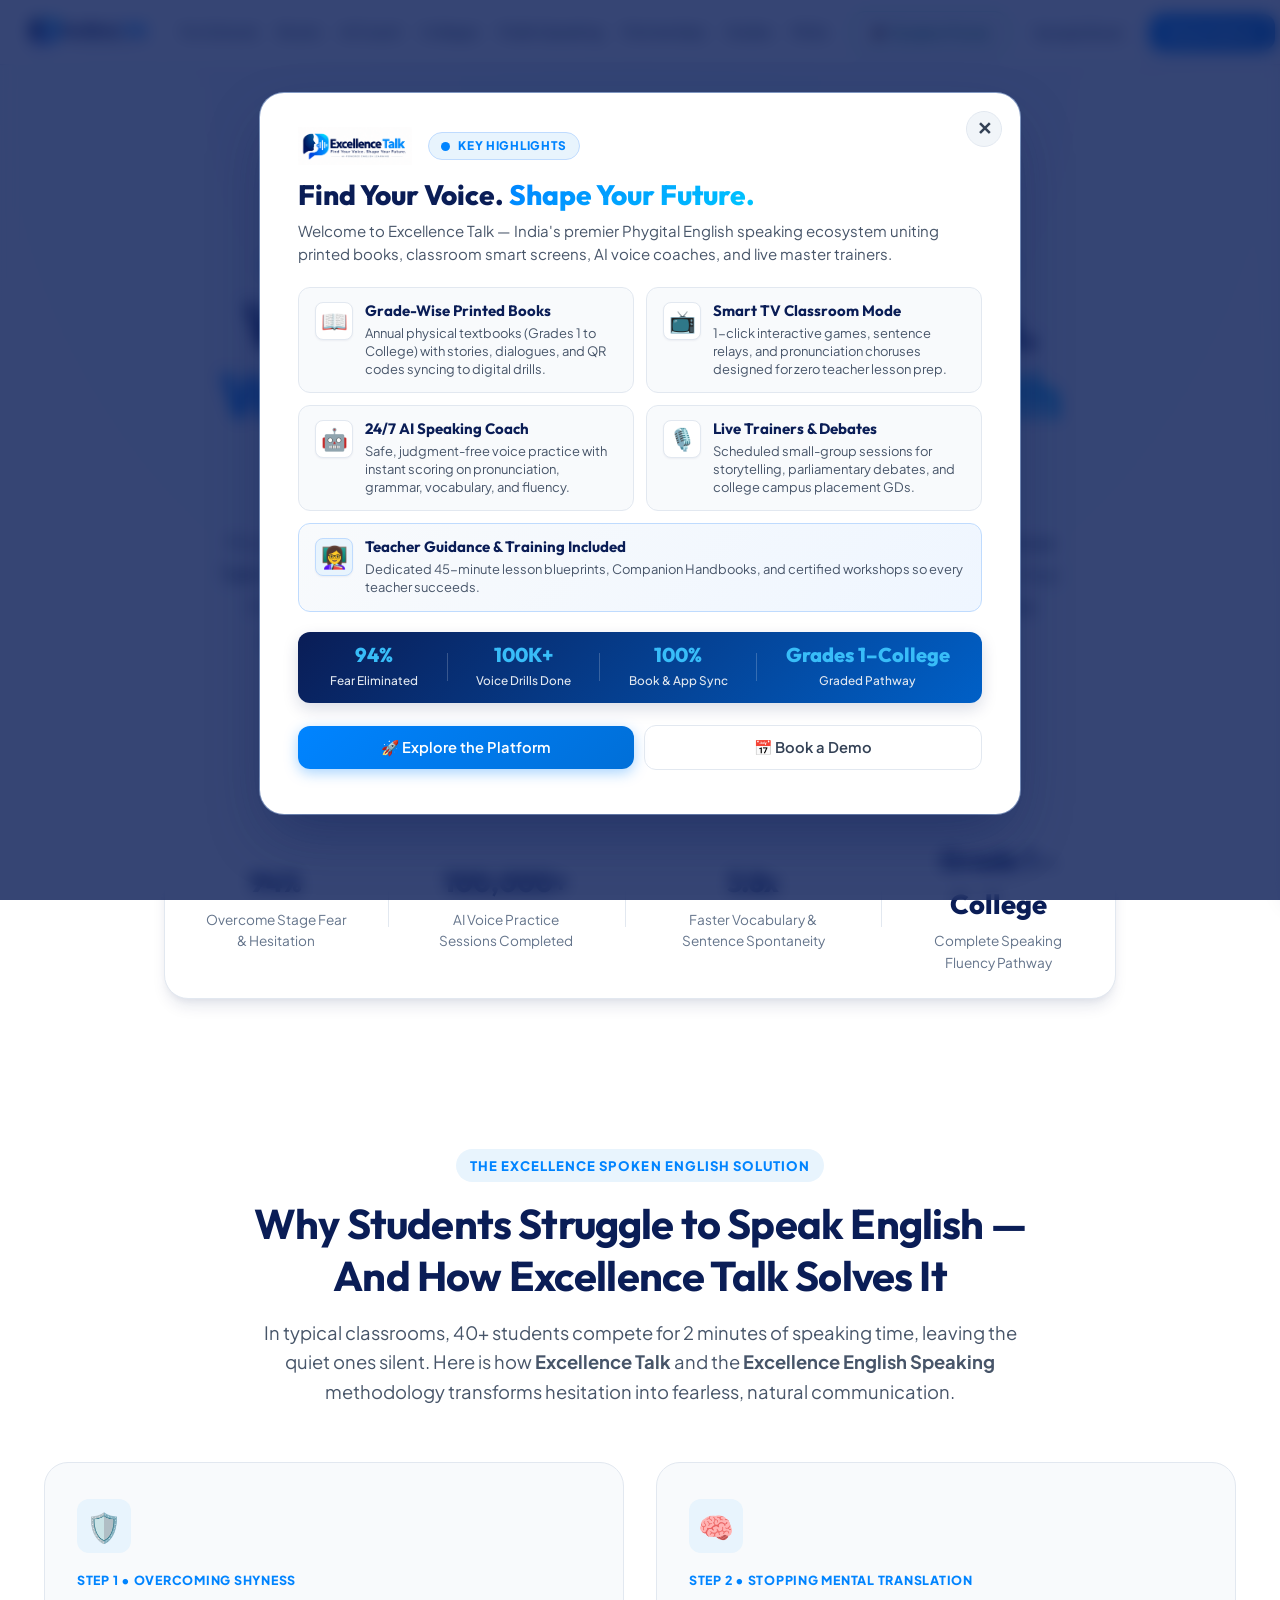
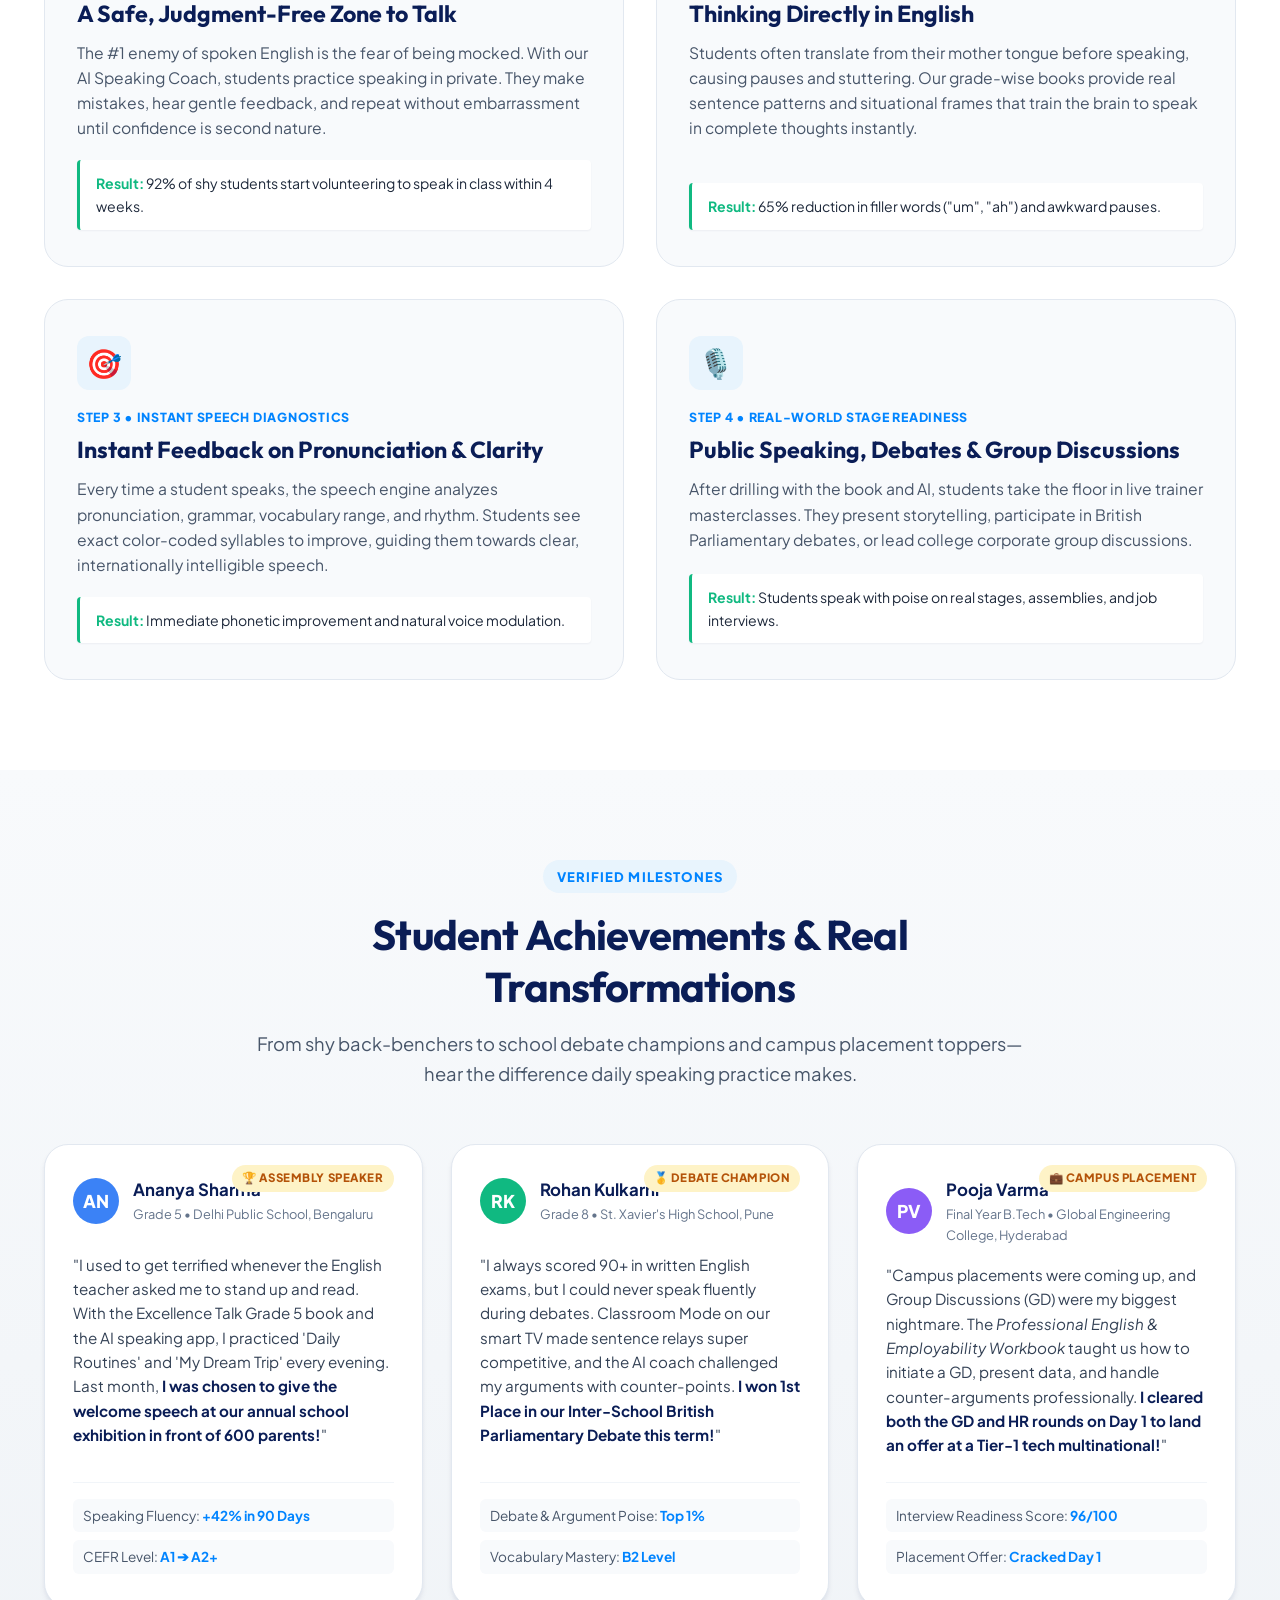
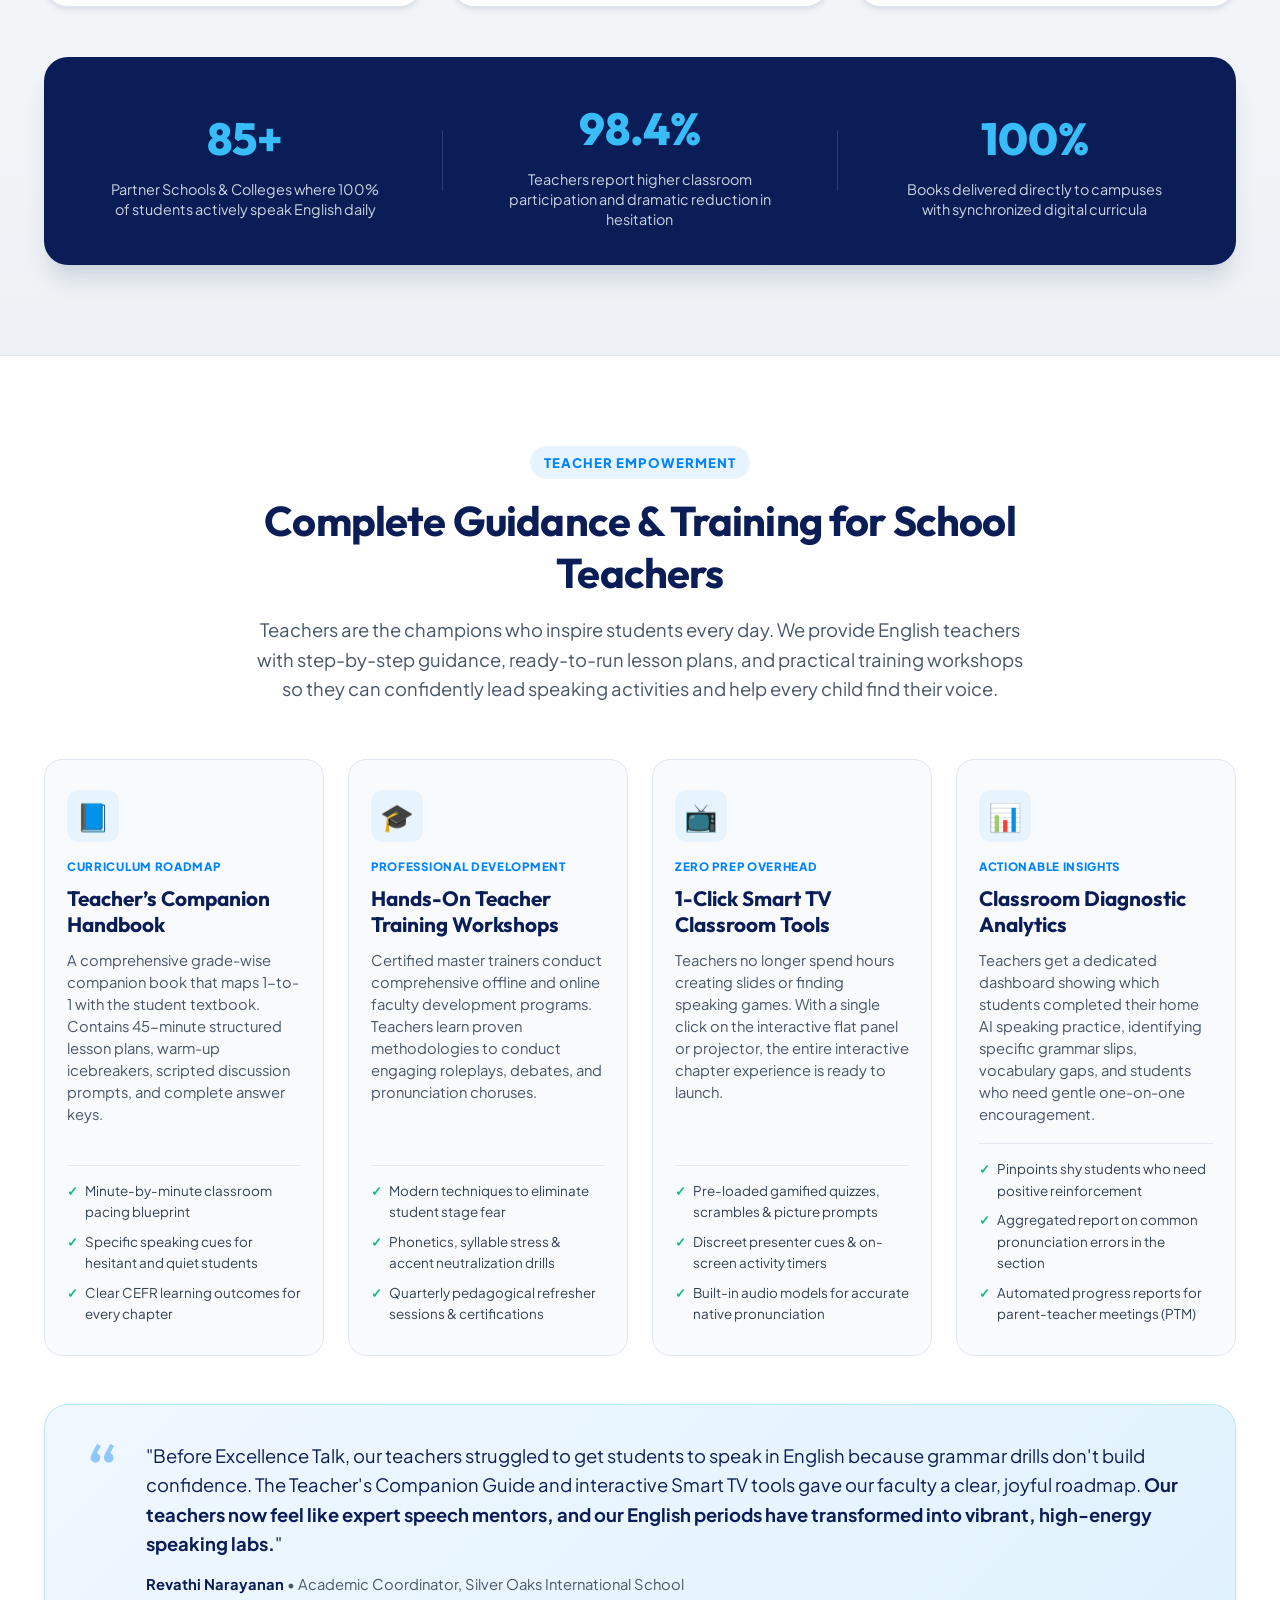
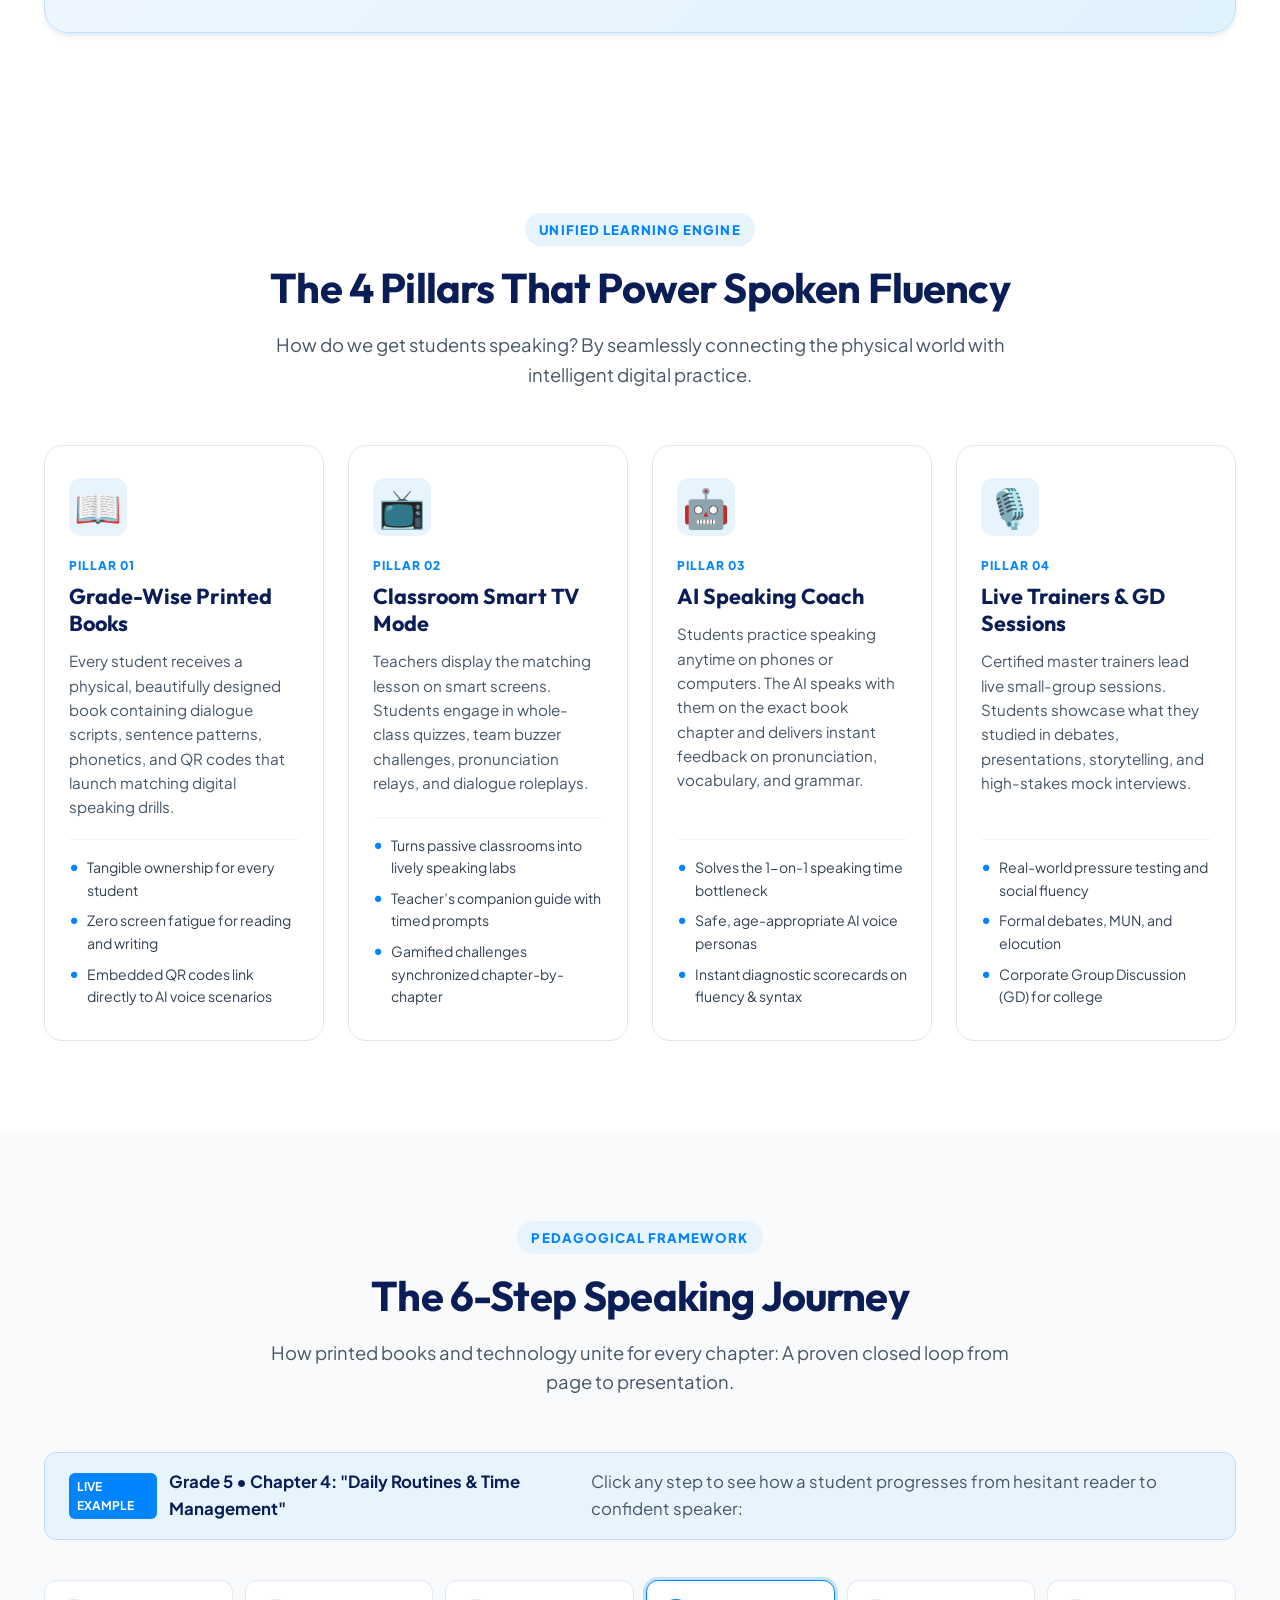
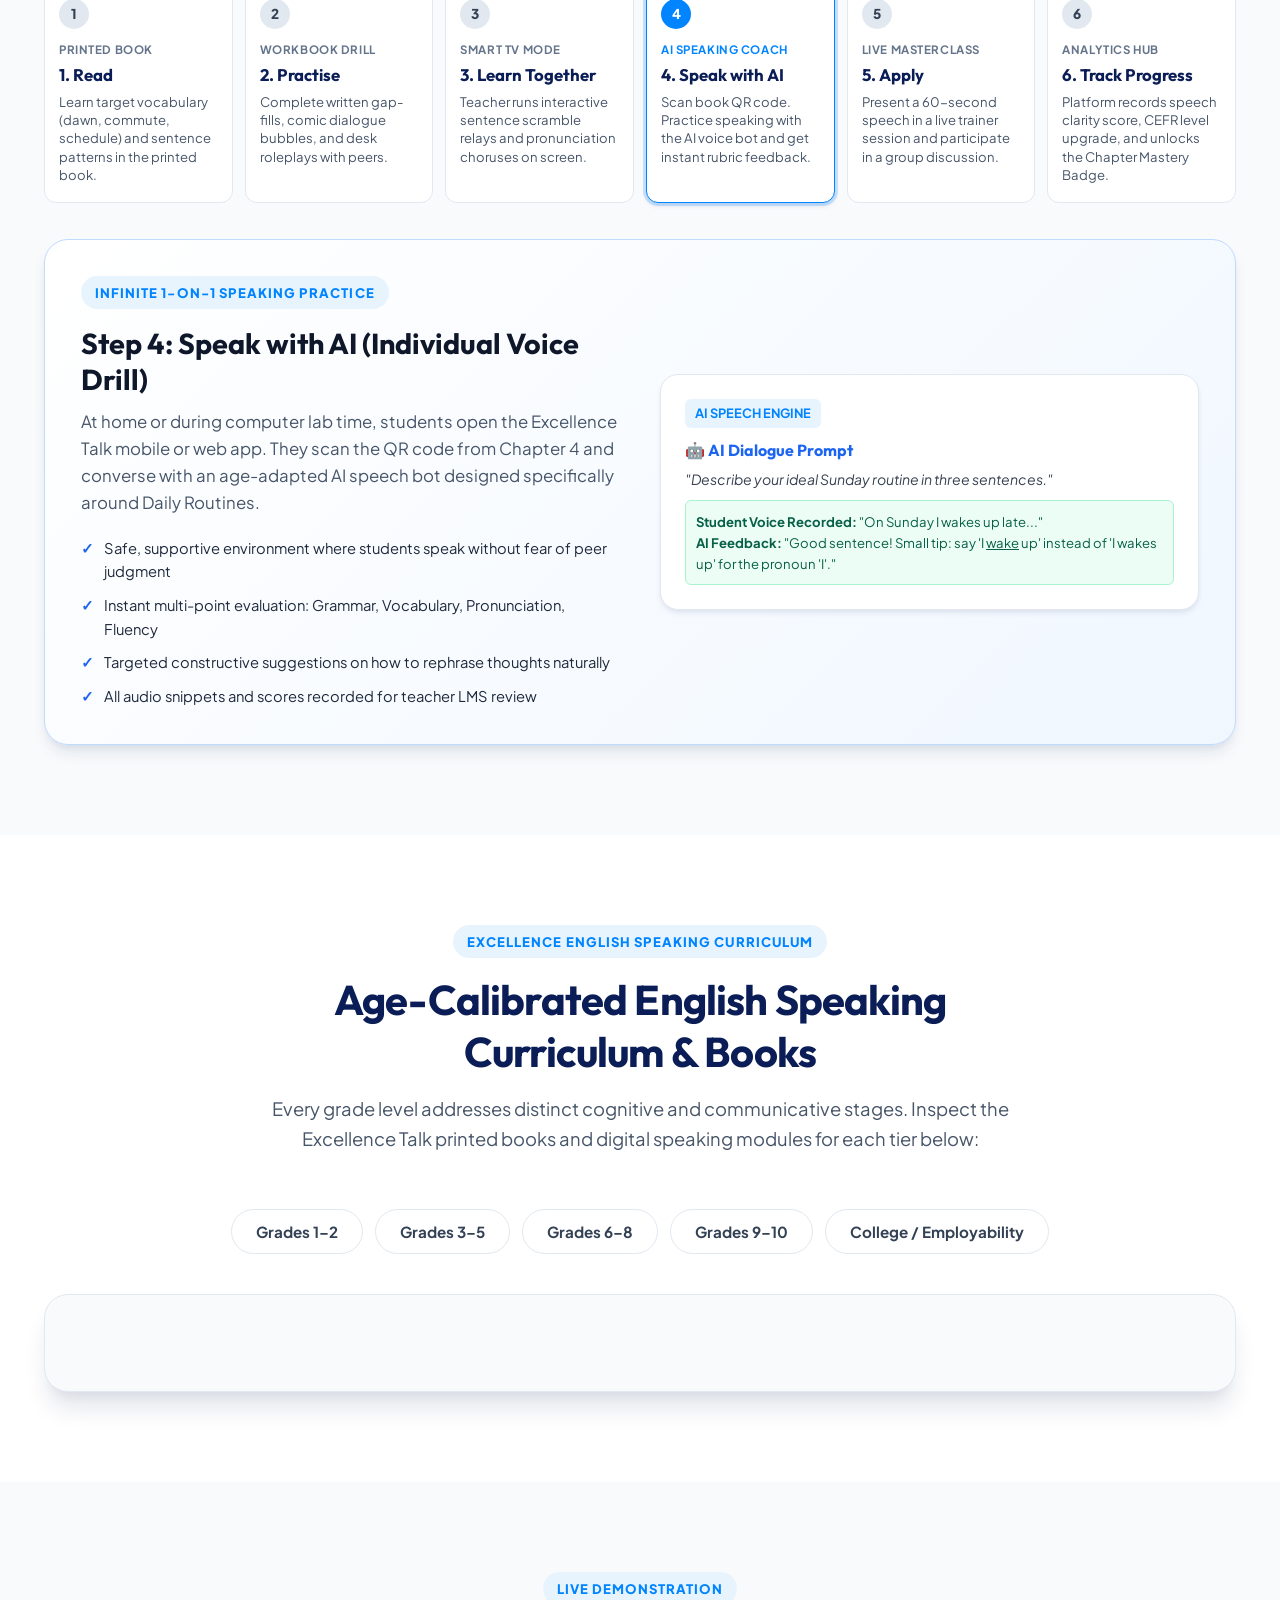
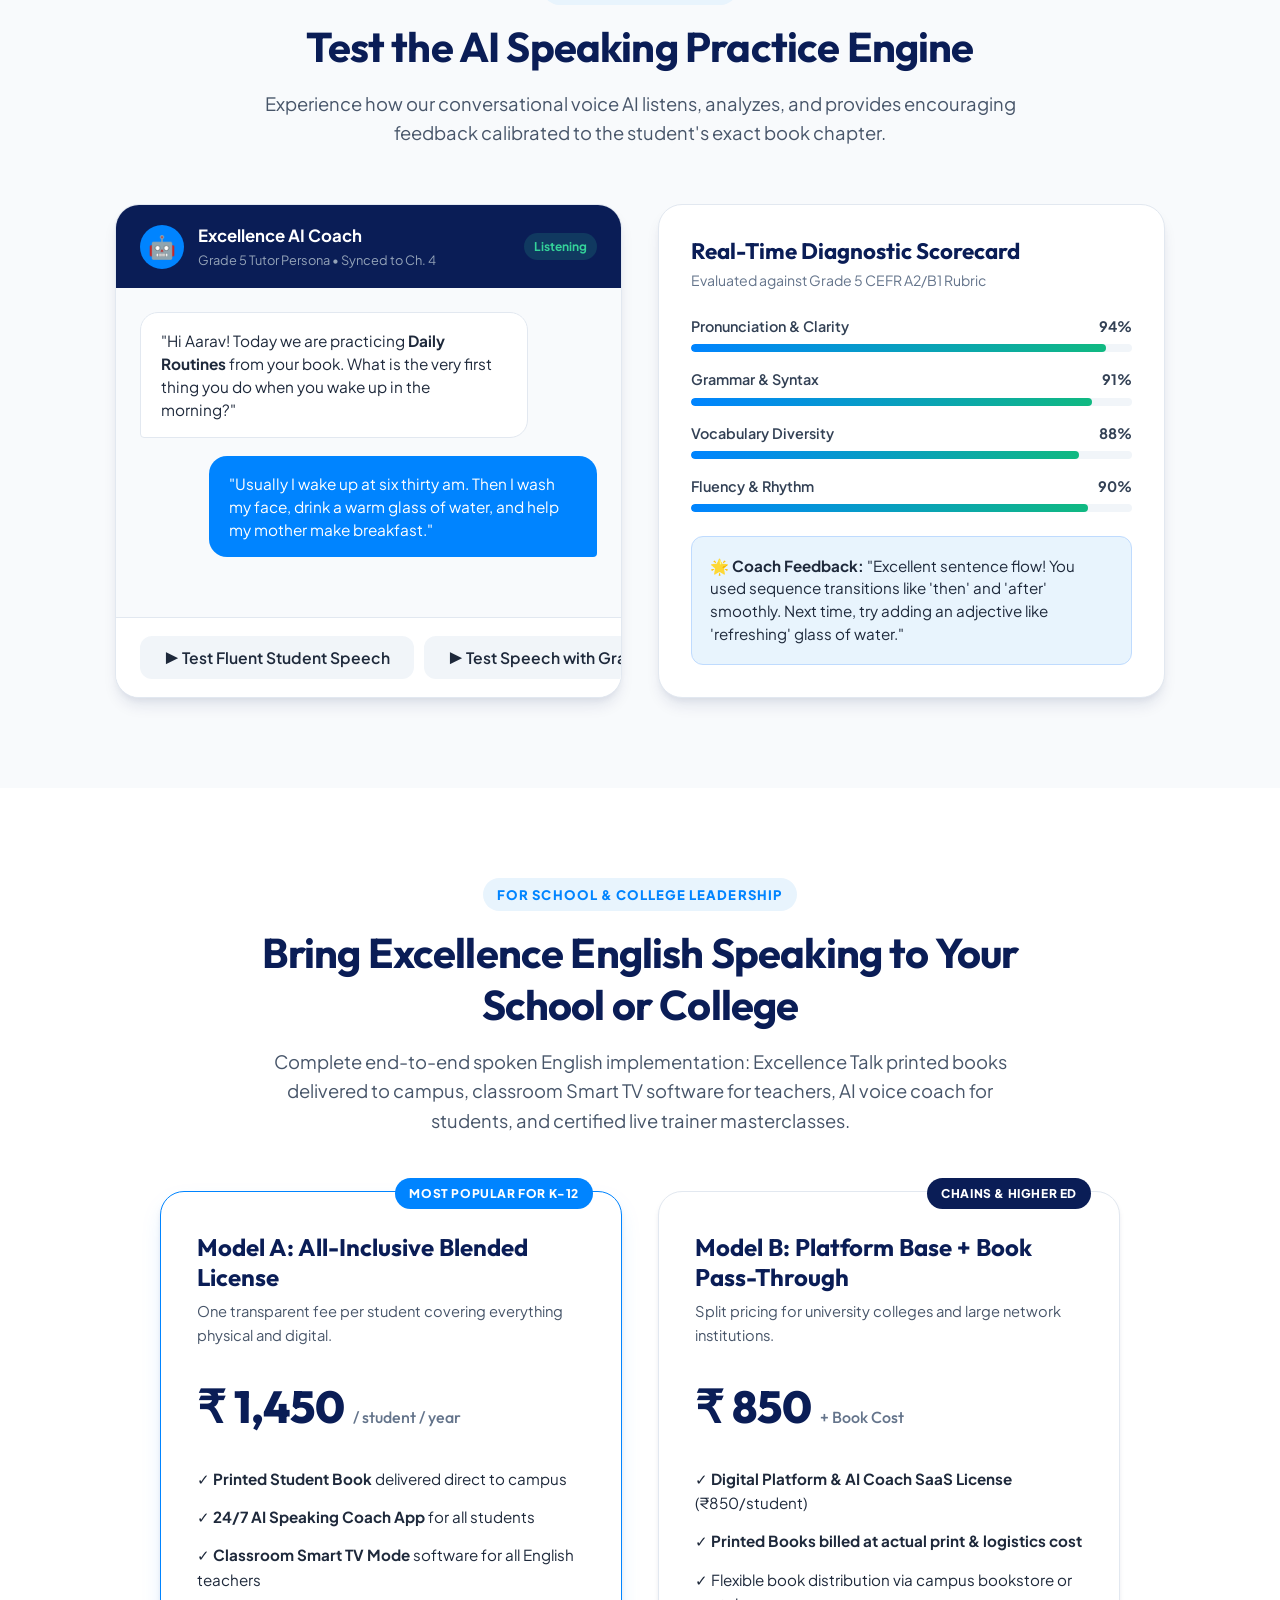
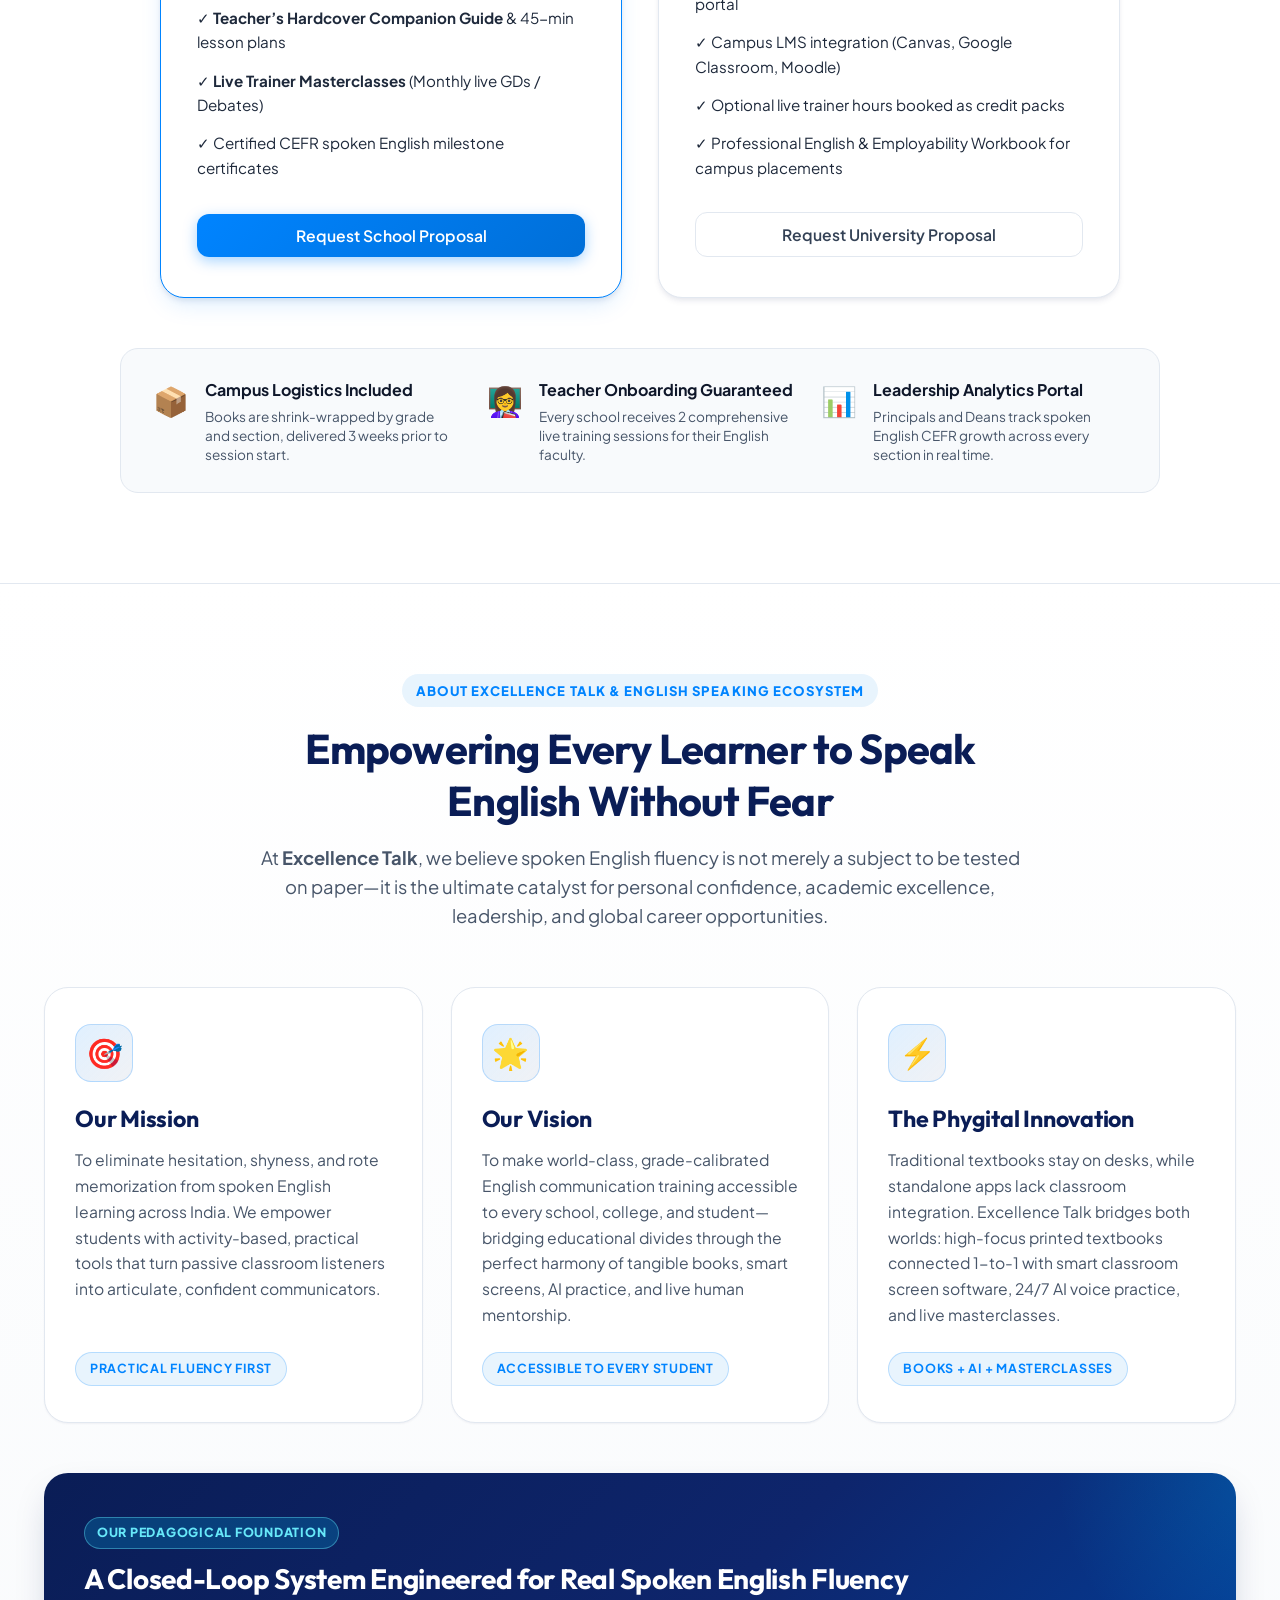
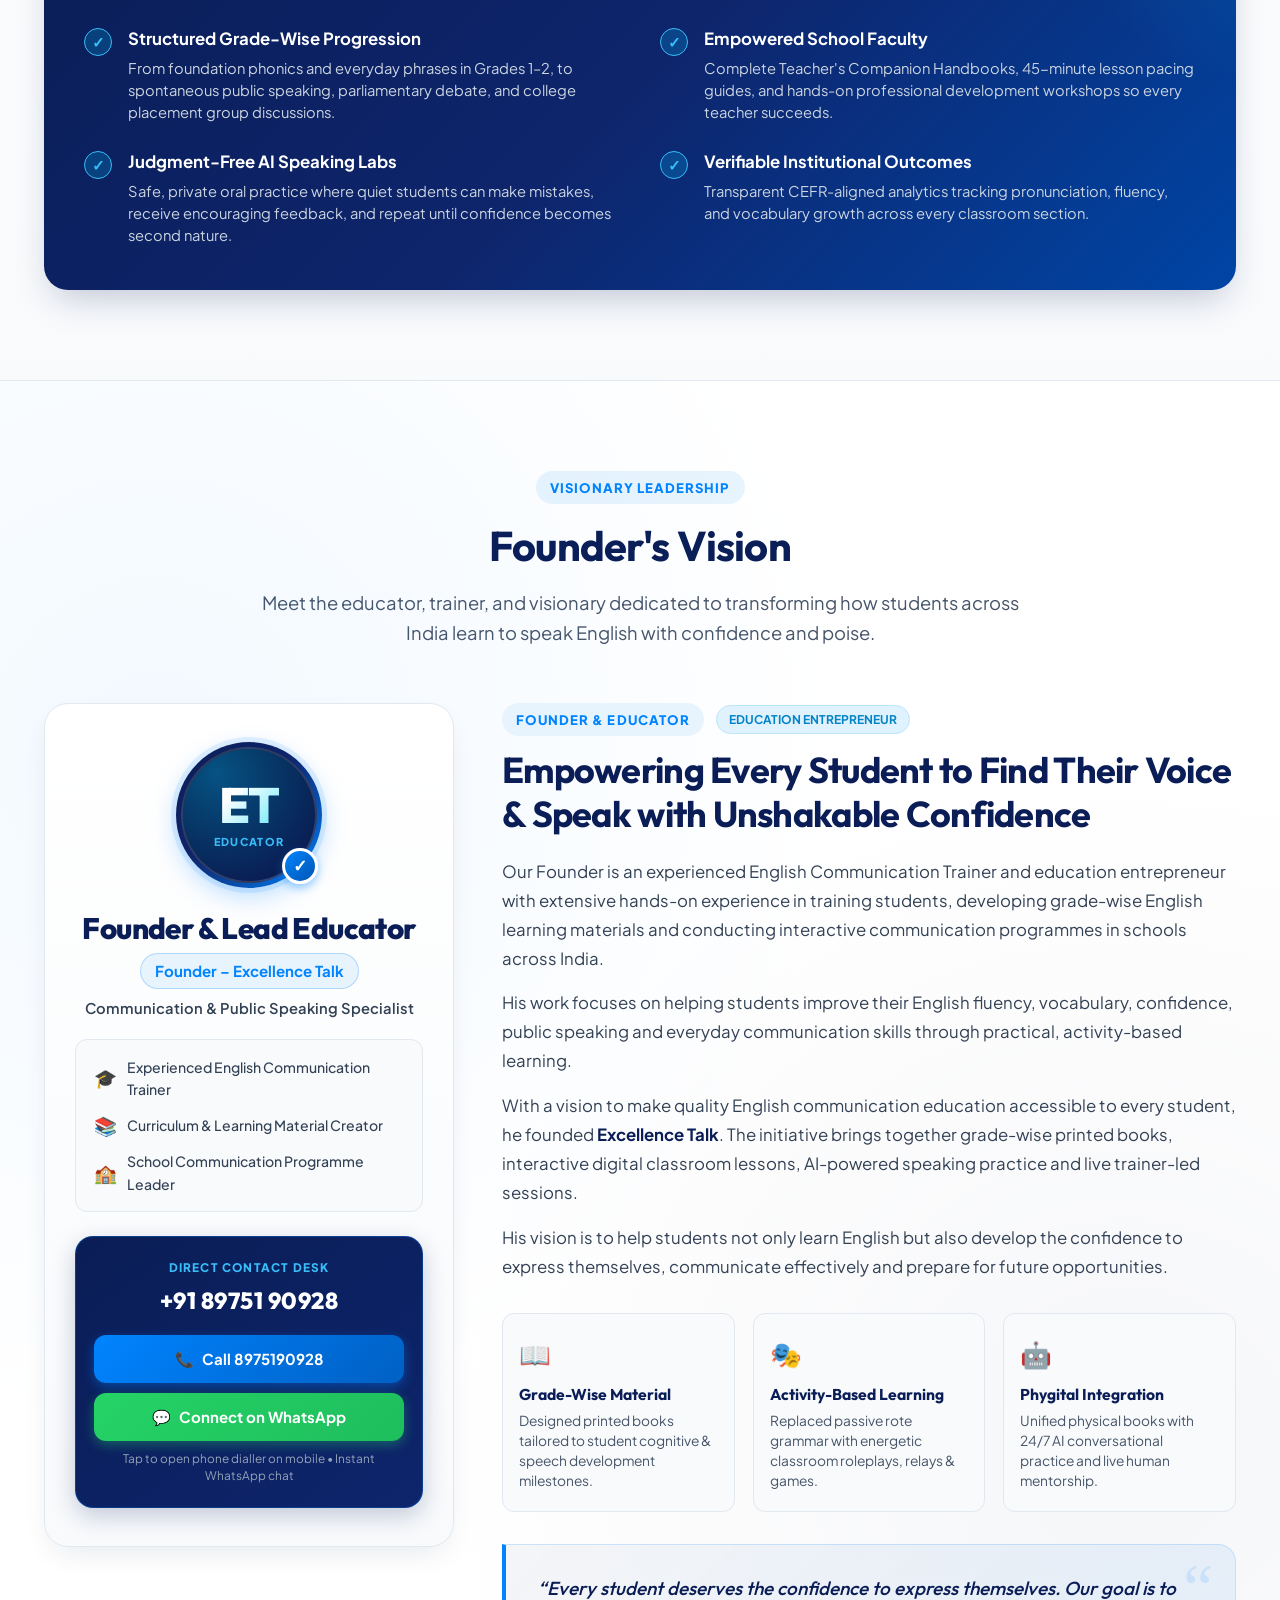
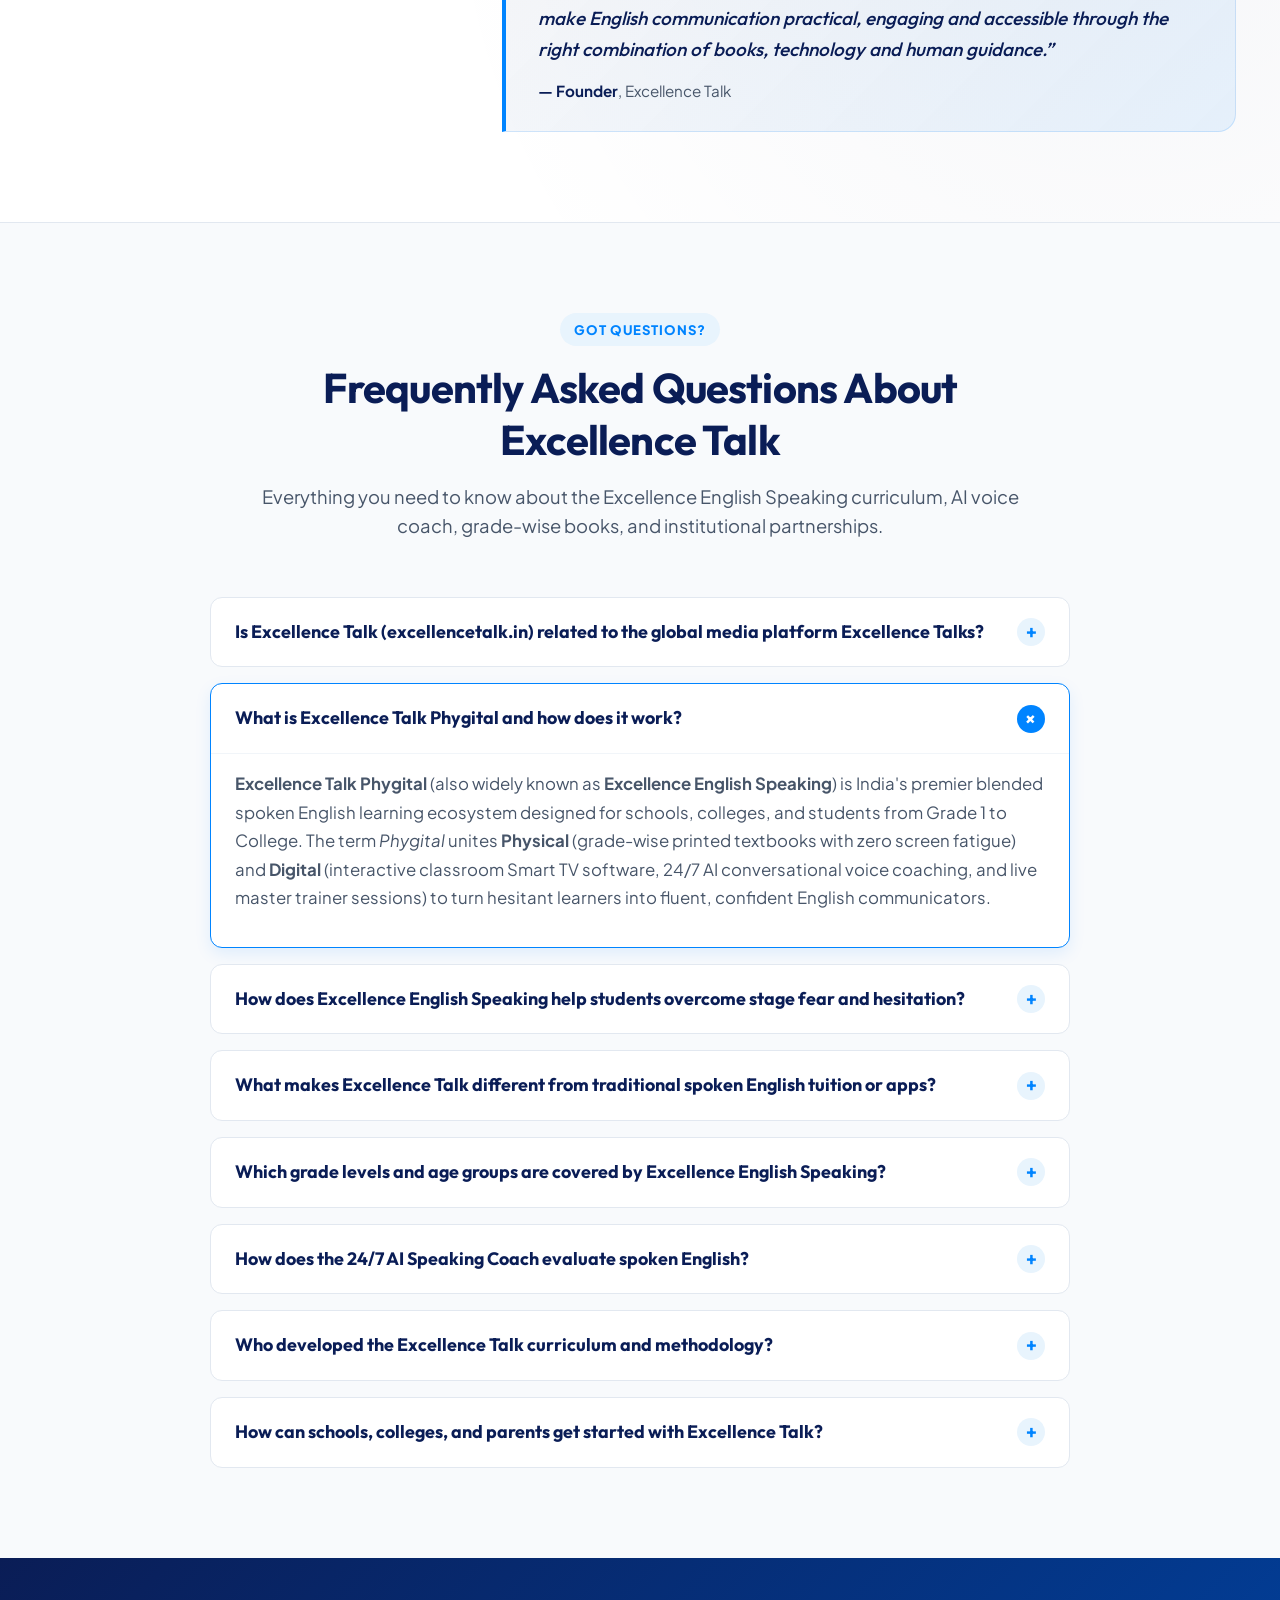
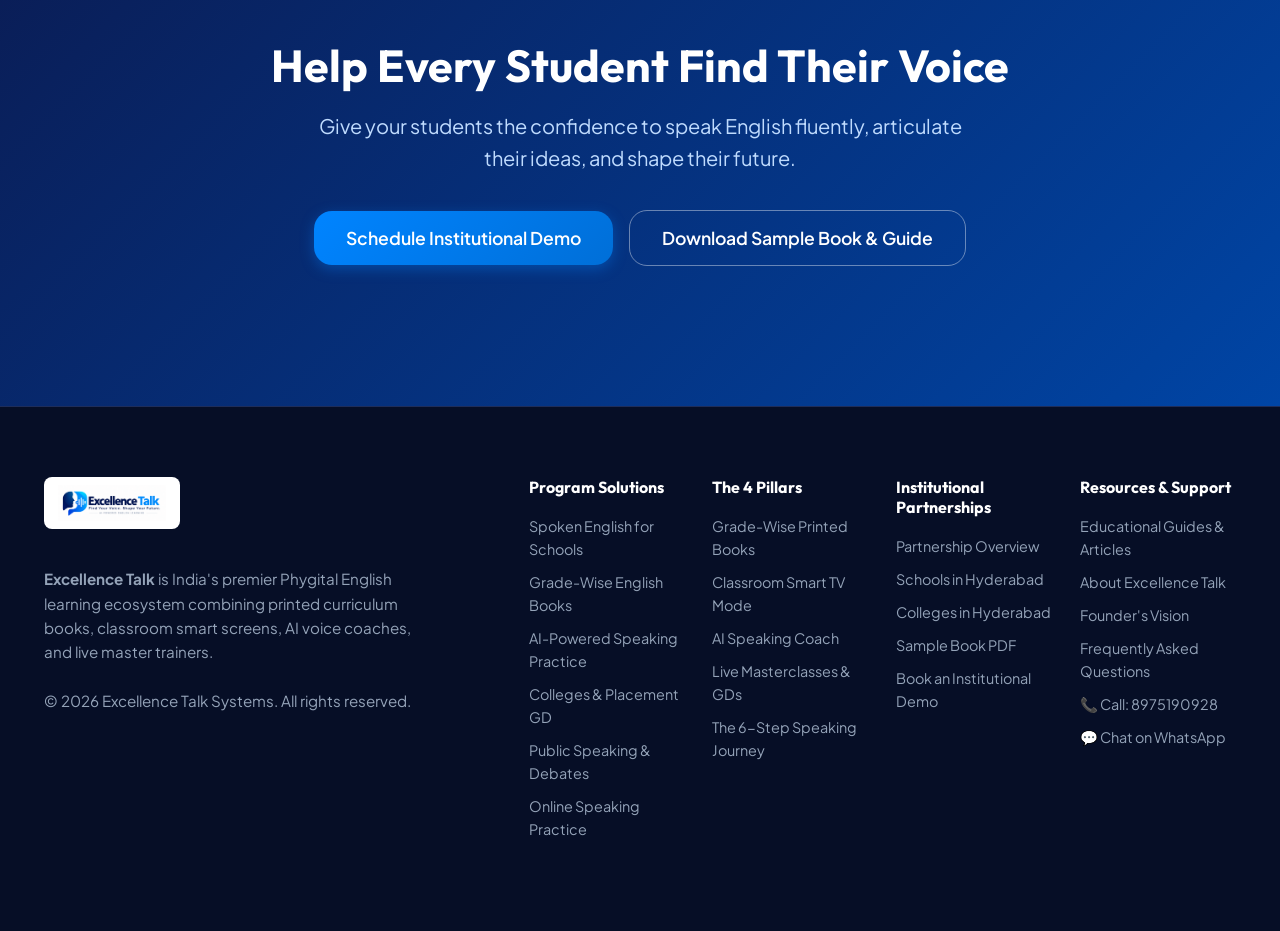
==== commit bbb67ce1: "Comprehensive SEO overhaul: update homepage title & meta, remove visible keyword tags, add 7 dedicat" ====
--- a/index.html
+++ b/index.html
@@ -5,10 +5,10 @@
   <meta name="viewport" content="width=device-width, initial-scale=1.0">
   
   <!-- Primary SEO Meta Tags -->
-  <title>Excellence Talk Phygital | Excellence English Speaking & Spoken English Program</title>
-  <meta name="title" content="Excellence Talk Phygital | Excellence English Speaking & Spoken English Program">
-  <meta name="description" content="Excellence Talk (Excellence Talk Phygital) is India's premier Phygital English speaking and communication ecosystem for school & college students. Master spoken English, stage confidence, and public speaking with printed books, 24/7 AI voice practice, and live masterclasses.">
-  <meta name="keywords" content="excellence talk, excellence talk phygital, phygital english learning, phygital spoken english, excellence english speaking, excellence talks, excellence spoken english, excellence talk english speaking, english speaking course, spoken english classes, spoken english for kids, english communication skills, ai english speaking coach, public speaking for students, college gd english preparation">
+  <title>Excellence Talk | Spoken English &amp; Communication Skills for Schools and Colleges</title>
+  <meta name="title" content="Excellence Talk | Spoken English &amp; Communication Skills for Schools and Colleges">
+  <meta name="description" content="Empower students with better English communication skills through grade-wise English books, interactive classroom lessons, AI-powered speaking practice and expert-led training. Excellence Talk helps schools and colleges build confident communicators.">
+  <meta name="keywords" content="spoken english for schools, english communication programme for schools, english speaking classes for school students, english communication skills for students, grade-wise english learning books, english workbook for school students, spoken english for college students, ai-powered english speaking practice, ai english speaking tutor, online english speaking practice, english fluency development, public speaking for students, communication skills training, english language training for schools, english training programmes for colleges, spoken english training in hyderabad, excellence talk, excellence english speaking">
   <meta name="author" content="Excellence Talk">
   <meta name="publisher" content="Excellence Talk Systems">
   <meta name="robots" content="index, follow, max-snippet:-1, max-image-preview:large, max-video-preview:-1">
@@ -33,8 +33,8 @@
   <meta property="og:type" content="website">
   <meta property="og:url" content="https://excellencetalk.in/">
   <meta property="og:site_name" content="Excellence Talk Phygital">
-  <meta property="og:title" content="Excellence Talk Phygital | Excellence English Speaking & Spoken English Program">
-  <meta property="og:description" content="Excellence Talk Phygital transforms hesitation into fearless spoken English fluency. Tangible grade-wise books, 24/7 AI speech coach, classroom smart TV games, and certified master trainers.">
+  <meta property="og:title" content="Excellence Talk | Spoken English &amp; Communication Skills for Schools and Colleges">
+  <meta property="og:description" content="Empower students with better English communication skills through grade-wise English books, interactive classroom lessons, AI-powered speaking practice and expert-led training. Excellence Talk helps schools and colleges build confident communicators.">
   <meta property="og:image" content="https://excellencetalk.in/assets/logo.png">
   <meta property="og:image:alt" content="Excellence Talk Phygital - Excellence English Speaking">
   <meta property="og:locale" content="en_IN">
@@ -42,8 +42,8 @@
   <!-- Twitter Card Meta Tags -->
   <meta name="twitter:card" content="summary_large_image">
   <meta name="twitter:url" content="https://excellencetalk.in/">
-  <meta name="twitter:title" content="Excellence Talk Phygital | Excellence English Speaking & Spoken English Program">
-  <meta name="twitter:description" content="Excellence Talk Phygital transforms hesitation into fearless spoken English fluency. Grade-wise printed books, 24/7 AI voice practice, classroom smart TV games, and live masterclasses.">
+  <meta name="twitter:title" content="Excellence Talk | Spoken English &amp; Communication Skills for Schools and Colleges">
+  <meta name="twitter:description" content="Empower students with better English communication skills through grade-wise English books, interactive classroom lessons, AI-powered speaking practice and expert-led training. Excellence Talk helps schools and colleges build confident communicators.">
   <meta name="twitter:image" content="https://excellencetalk.in/assets/logo.png">
 
   <!-- Fonts & Stylesheet -->
@@ -72,11 +72,36 @@
           "name": "India"
         },
         "knowsAbout": [
-          "English Language Education",
-          "Spoken English Training",
-          "Phygital Learning Systems",
-          "Public Speaking for Students",
-          "School Communication Curriculum"
+          "Spoken English for schools",
+          "English communication programme for schools",
+          "English speaking classes for school students",
+          "English communication skills for students",
+          "Grade-wise English learning books",
+          "English workbook for school students",
+          "Spoken English for college students",
+          "AI-powered English speaking practice",
+          "AI English speaking tutor",
+          "Online English speaking practice",
+          "English fluency development",
+          "Public speaking for students",
+          "Communication skills training",
+          "English language training for schools",
+          "English training programmes for colleges",
+          "Spoken English training in Hyderabad"
+        ],
+        "areaServed": [
+          {
+            "@type": "City",
+            "name": "Hyderabad"
+          },
+          {
+            "@type": "AdministrativeArea",
+            "name": "Telangana"
+          },
+          {
+            "@type": "Country",
+            "name": "India"
+          }
         ],
         "alternateName": [
           "Excellence Talk Phygital",
@@ -87,7 +112,7 @@
         "url": "https://excellencetalk.in/",
         "logo": "https://excellencetalk.in/assets/logo.png",
         "image": "https://excellencetalk.in/assets/logo.png",
-        "description": "Excellence Talk Phygital is an integrated English Speaking and Communication Learning Ecosystem combining printed curriculum books, interactive Smart TV classroom tools, 24/7 AI voice practice, and live masterclasses.",
+        "description": "Empower students with better English communication skills through grade-wise English books, interactive classroom lessons, AI-powered speaking practice and expert-led training. Excellence Talk helps schools and colleges build confident communicators.",
         "telephone": "+91-8975190928",
         "contactPoint": [
           {
@@ -243,15 +268,14 @@
       </a>
       
       <div class="nav-links">
-        <a href="#how-we-help">How It Works</a>
-        <a href="#achievements">Success Stories</a>
-        <a href="#teachers">For Teachers</a>
-        <a href="#method">4 Pillars</a>
-        <a href="#curriculum">Curriculum & Books</a>
-        <a href="#institutions">Schools & Colleges</a>
-        <a href="#about">About Us</a>
-        <a href="#founder">Founder's Vision</a>
-        <a href="#faq">FAQs</a>
+        <a href="spoken-english-for-schools.html">For Schools</a>
+        <a href="grade-wise-english-books.html">Books</a>
+        <a href="ai-english-speaking-practice.html">AI Coach</a>
+        <a href="english-communication-for-colleges.html">Colleges</a>
+        <a href="public-speaking-for-students.html">Public Speaking</a>
+        <a href="institutional-partnerships.html">Partnerships</a>
+        <a href="articles.html">Guides</a>
+        <a href="index.html#faq">FAQs</a>
       </div>
       
       <div class="nav-actions">
@@ -275,17 +299,15 @@
     </div>
     <div class="mobile-nav-links">
       <a href="../Excellence_Talk_Students/index.html" style="background:#EBF5FF; color:#0084FF; font-weight:800; border-radius:8px; padding:10px 14px; margin-bottom:8px; display:flex; align-items:center; gap:8px;">🎓 Student Learning Portal (Enter Here)</a>
-      <a href="#how-we-help" onclick="toggleMobileMenu()">🗣️ How We Help Students Speak</a>
-      <a href="#achievements" onclick="toggleMobileMenu()">🏆 Student Achievements</a>
-      <a href="#teachers" onclick="toggleMobileMenu()">👩‍🏫 Teacher Guidance</a>
-      <a href="#method" onclick="toggleMobileMenu()">🏛️ The 4-Pillar Method</a>
-      <a href="#speaking-loop" onclick="toggleMobileMenu()">🔁 The 6-Step Speaking Journey</a>
-      <a href="#curriculum" onclick="toggleMobileMenu()">📚 Grade-Wise Books</a>
-      <a href="#ai-coach" onclick="toggleMobileMenu()">🤖 Try AI Speaking</a>
-      <a href="#institutions" onclick="toggleMobileMenu()">🏫 For Schools & Colleges</a>
-      <a href="#about" onclick="toggleMobileMenu()">ℹ️ About Us</a>
-      <a href="#founder" onclick="toggleMobileMenu()">💡 Founder's Vision</a>
-      <a href="#faq" onclick="toggleMobileMenu()">❓ Frequently Asked Questions</a>
+      <a href="spoken-english-for-schools.html">🏫 Spoken English for Schools</a>
+      <a href="grade-wise-english-books.html">📚 Grade-Wise English Books</a>
+      <a href="ai-english-speaking-practice.html">🤖 AI Speaking Practice</a>
+      <a href="english-communication-for-colleges.html">🎓 Colleges & Placement Training</a>
+      <a href="public-speaking-for-students.html">🎙️ Public Speaking & Debates</a>
+      <a href="online-english-speaking-practice.html">🌐 Online Speaking Practice</a>
+      <a href="institutional-partnerships.html">🤝 Institutional Partnerships</a>
+      <a href="articles.html">📖 Educational Guides & Articles</a>
+      <a href="index.html#faq" onclick="toggleMobileMenu()">❓ Frequently Asked Questions</a>
     </div>
     <div class="mobile-drawer-actions">
       <button class="btn btn-outline btn-block" onclick="toggleMobileMenu(); openModal('sample-chapter')">Download Sample Book PDF</button>
@@ -1300,60 +1322,39 @@
 
       <div class="footer-links-group">
         <div class="footer-col">
-          <h4>How We Help</h4>
-          <a href="#how-we-help">Overcoming Shyness</a>
-          <a href="#how-we-help">Stopping Mental Translation</a>
-          <a href="#how-we-help">Pronunciation &amp; Clarity</a>
-          <a href="#how-we-help">Public Speaking &amp; Debates</a>
-          <a href="#achievements">Student Achievements</a>
+          <h4>Program Solutions</h4>
+          <a href="spoken-english-for-schools.html">Spoken English for Schools</a>
+          <a href="grade-wise-english-books.html">Grade-Wise English Books</a>
+          <a href="ai-english-speaking-practice.html">AI-Powered Speaking Practice</a>
+          <a href="english-communication-for-colleges.html">Colleges &amp; Placement GD</a>
+          <a href="public-speaking-for-students.html">Public Speaking &amp; Debates</a>
+          <a href="online-english-speaking-practice.html">Online Speaking Practice</a>
         </div>
         <div class="footer-col">
           <h4>The 4 Pillars</h4>
-          <a href="#method">Grade-Wise Printed Books</a>
-          <a href="#method">Classroom Smart TV Mode</a>
-          <a href="#ai-coach">AI Speaking Coach</a>
-          <a href="#method">Live Trainers &amp; GDs</a>
-          <a href="#speaking-loop">The 6-Step Speaking Journey</a>
+          <a href="grade-wise-english-books.html">Grade-Wise Printed Books</a>
+          <a href="index.html#method">Classroom Smart TV Mode</a>
+          <a href="ai-english-speaking-practice.html">AI Speaking Coach</a>
+          <a href="online-english-speaking-practice.html">Live Masterclasses &amp; GDs</a>
+          <a href="index.html#speaking-loop">The 6-Step Speaking Journey</a>
         </div>
         <div class="footer-col">
-          <h4>For Institutions</h4>
-          <a href="#institutions">School Pricing &amp; Models</a>
-          <a href="#institutions">College Placement Solutions</a>
+          <h4>Institutional Partnerships</h4>
+          <a href="institutional-partnerships.html">Partnership Overview</a>
+          <a href="spoken-english-for-schools.html#hyderabad">Schools in Hyderabad</a>
+          <a href="english-communication-for-colleges.html#hyderabad">Colleges in Hyderabad</a>
           <a href="#" onclick="openModal('sample-chapter')">Sample Book PDF</a>
-          <a href="#" onclick="openModal('book-demo')">Book a Demo</a>
+          <a href="#" onclick="openModal('book-demo')">Book an Institutional Demo</a>
         </div>
         <div class="footer-col">
-          <h4>About &amp; Help</h4>
-          <a href="#about">About Excellence Talk</a>
-          <a href="#founder">Founder's Vision</a>
-          <a href="#institutions">School Programs</a>
-          <a href="#faq">Frequently Asked Questions</a>
+          <h4>Resources &amp; Support</h4>
+          <a href="articles.html">Educational Guides &amp; Articles</a>
+          <a href="index.html#about">About Excellence Talk</a>
+          <a href="index.html#founder">Founder's Vision</a>
+          <a href="index.html#faq">Frequently Asked Questions</a>
           <a href="tel:8975190928">📞 Call: 8975190928</a>
           <a href="https://wa.me/918975190928?text=Hello%2C%20I%20would%20like%20to%20connect%20regarding%20Excellence%20Talk." target="_blank" rel="noopener noreferrer">💬 Chat on WhatsApp</a>
         </div>
-      </div>
-    </div>
-
-    <!-- SEO Keywords & Related Search Topics Strip -->
-    <div class="container footer-seo-container">
-      <div class="footer-seo-title">Related Programs &amp; Search Topics:</div>
-      <div class="footer-seo-tags">
-        <span class="seo-tag">Excellence Talk Phygital</span>
-        <span class="seo-tag">Phygital English Learning</span>
-        <span class="seo-tag">Phygital Spoken English</span>
-        <span class="seo-tag">Excellence Talk</span>
-        <span class="seo-tag">Excellence English Speaking</span>
-        <span class="seo-tag">Excellence Talks Spoken English</span>
-        <span class="seo-tag">English Speaking Course</span>
-        <span class="seo-tag">Spoken English Classes for Kids</span>
-        <span class="seo-tag">AI English Speaking Coach</span>
-        <span class="seo-tag">Grade-Wise English Books</span>
-        <span class="seo-tag">Overcome English Hesitation</span>
-        <span class="seo-tag">Classroom Speaking Activities</span>
-        <span class="seo-tag">Public Speaking &amp; Parliamentary Debates</span>
-        <span class="seo-tag">College Campus Placement GD Training</span>
-        <span class="seo-tag">Excellence Talk English Program</span>
-        <span class="seo-tag">Phygital Spoken English</span>
       </div>
     </div>
   </footer>
--- a/style.css
+++ b/style.css
@@ -3853,3 +3853,278 @@
     display: none !important;
   }
 }
+
+
+/* ==========================================================================
+   Dedicated Landing Pages & Educational Guides Styling
+   ========================================================================== */
+
+.page-hero {
+  position: relative;
+  padding: 130px 0 60px;
+  background: linear-gradient(135deg, #0A2540 0%, #0B3558 50%, #004B87 100%);
+  color: var(--white);
+  overflow: hidden;
+}
+
+.page-hero::before {
+  content: "";
+  position: absolute;
+  top: -50%;
+  right: -20%;
+  width: 600px;
+  height: 600px;
+  background: radial-gradient(circle, rgba(0, 132, 255, 0.25) 0%, transparent 70%);
+  border-radius: 50%;
+  pointer-events: none;
+}
+
+.breadcrumbs {
+  display: flex;
+  align-items: center;
+  flex-wrap: wrap;
+  gap: 8px;
+  font-size: 0.88rem;
+  color: rgba(255, 255, 255, 0.7);
+  margin-bottom: 20px;
+}
+
+.breadcrumbs a {
+  color: #93C5FD;
+  text-decoration: none;
+  transition: color 0.2s ease;
+}
+
+.breadcrumbs a:hover {
+  color: var(--white);
+  text-decoration: underline;
+}
+
+.breadcrumbs span.separator {
+  color: rgba(255, 255, 255, 0.4);
+}
+
+.breadcrumbs span.current {
+  color: var(--white);
+  font-weight: 600;
+}
+
+.page-hero-title {
+  font-family: var(--font-heading);
+  font-size: clamp(2rem, 4vw, 3.2rem);
+  font-weight: 800;
+  line-height: 1.15;
+  color: var(--white);
+  margin-bottom: 18px;
+}
+
+.page-hero-desc {
+  font-size: clamp(1rem, 1.8vw, 1.25rem);
+  line-height: 1.6;
+  color: #E2E8F0;
+  max-width: 820px;
+  margin-bottom: 28px;
+}
+
+.page-hero-cta-group {
+  display: flex;
+  flex-wrap: wrap;
+  gap: 14px;
+  align-items: center;
+}
+
+.page-meta-strip {
+  display: flex;
+  flex-wrap: wrap;
+  gap: 20px;
+  padding-top: 24px;
+  margin-top: 28px;
+  border-top: 1px solid rgba(255, 255, 255, 0.15);
+  font-size: 0.9rem;
+  color: #BAE6FD;
+}
+
+.page-meta-item {
+  display: flex;
+  align-items: center;
+  gap: 8px;
+}
+
+.content-block {
+  padding: 70px 0;
+}
+
+.content-block.bg-light {
+  background-color: #F8FAFC;
+}
+
+.content-split-grid {
+  display: grid;
+  grid-template-columns: 1fr 1fr;
+  gap: 48px;
+  align-items: center;
+}
+
+.content-prose {
+  font-size: 1.05rem;
+  line-height: 1.75;
+  color: var(--slate-700);
+}
+
+.content-prose h3 {
+  font-size: 1.6rem;
+  font-weight: 700;
+  color: var(--navy-dark);
+  margin-top: 28px;
+  margin-bottom: 14px;
+}
+
+.content-prose p {
+  margin-bottom: 16px;
+}
+
+.content-prose ul {
+  margin: 16px 0 24px 24px;
+}
+
+.content-prose li {
+  margin-bottom: 10px;
+  line-height: 1.6;
+}
+
+.feature-box-grid {
+  display: grid;
+  grid-template-columns: repeat(auto-fit, minmax(280px, 1fr));
+  gap: 24px;
+  margin-top: 36px;
+}
+
+.feature-box-card {
+  background: var(--white);
+  border: 1px solid #E2E8F0;
+  border-radius: 16px;
+  padding: 28px 24px;
+  transition: transform 0.25s ease, box-shadow 0.25s ease;
+}
+
+.feature-box-card:hover {
+  transform: translateY(-4px);
+  box-shadow: 0 14px 30px rgba(0, 0, 0, 0.08);
+  border-color: #BAE6FD;
+}
+
+.feature-box-icon {
+  font-size: 2.2rem;
+  margin-bottom: 14px;
+  display: inline-block;
+}
+
+.feature-box-card h4 {
+  font-size: 1.25rem;
+  font-weight: 700;
+  color: var(--navy-dark);
+  margin-bottom: 10px;
+}
+
+.feature-box-card p {
+  font-size: 0.95rem;
+  color: var(--slate-600);
+  line-height: 1.6;
+  margin: 0;
+}
+
+.regional-box {
+  background: linear-gradient(135deg, #EFF6FF 0%, #DBEAFE 100%);
+  border: 1px solid #BFDBFE;
+  border-radius: 16px;
+  padding: 32px;
+  margin-top: 40px;
+}
+
+.regional-box h4 {
+  color: #1E3A8A;
+  font-size: 1.3rem;
+  margin-bottom: 10px;
+  display: flex;
+  align-items: center;
+  gap: 10px;
+}
+
+.regional-box p {
+  color: #1E40AF;
+  line-height: 1.65;
+  margin: 0;
+}
+
+.article-card-grid {
+  display: grid;
+  grid-template-columns: repeat(auto-fit, minmax(320px, 1fr));
+  gap: 28px;
+  margin-top: 36px;
+}
+
+.article-card {
+  background: var(--white);
+  border: 1px solid #E2E8F0;
+  border-radius: 16px;
+  padding: 30px 26px;
+  display: flex;
+  flex-direction: column;
+  transition: transform 0.25s ease, box-shadow 0.25s ease;
+}
+
+.article-card:hover {
+  transform: translateY(-4px);
+  box-shadow: 0 16px 32px rgba(0, 0, 0, 0.08);
+  border-color: #93C5FD;
+}
+
+.article-tag {
+  display: inline-block;
+  background: #E0F2FE;
+  color: #0369A1;
+  font-size: 0.78rem;
+  font-weight: 700;
+  padding: 4px 10px;
+  border-radius: 9999px;
+  margin-bottom: 14px;
+  width: fit-content;
+}
+
+.article-card h3 {
+  font-size: 1.35rem;
+  font-weight: 700;
+  color: var(--navy-dark);
+  line-height: 1.35;
+  margin-bottom: 12px;
+}
+
+.article-card p {
+  font-size: 0.95rem;
+  color: var(--slate-600);
+  line-height: 1.65;
+  margin-bottom: 18px;
+  flex-grow: 1;
+}
+
+.article-read-btn {
+  color: var(--primary);
+  font-weight: 700;
+  font-size: 0.92rem;
+  display: inline-flex;
+  align-items: center;
+  gap: 6px;
+  text-decoration: none;
+  cursor: pointer;
+}
+
+.article-read-btn:hover {
+  text-decoration: underline;
+}
+
+@media (max-width: 900px) {
+  .content-split-grid {
+    grid-template-columns: 1fr;
+    gap: 32px;
+  }
+}
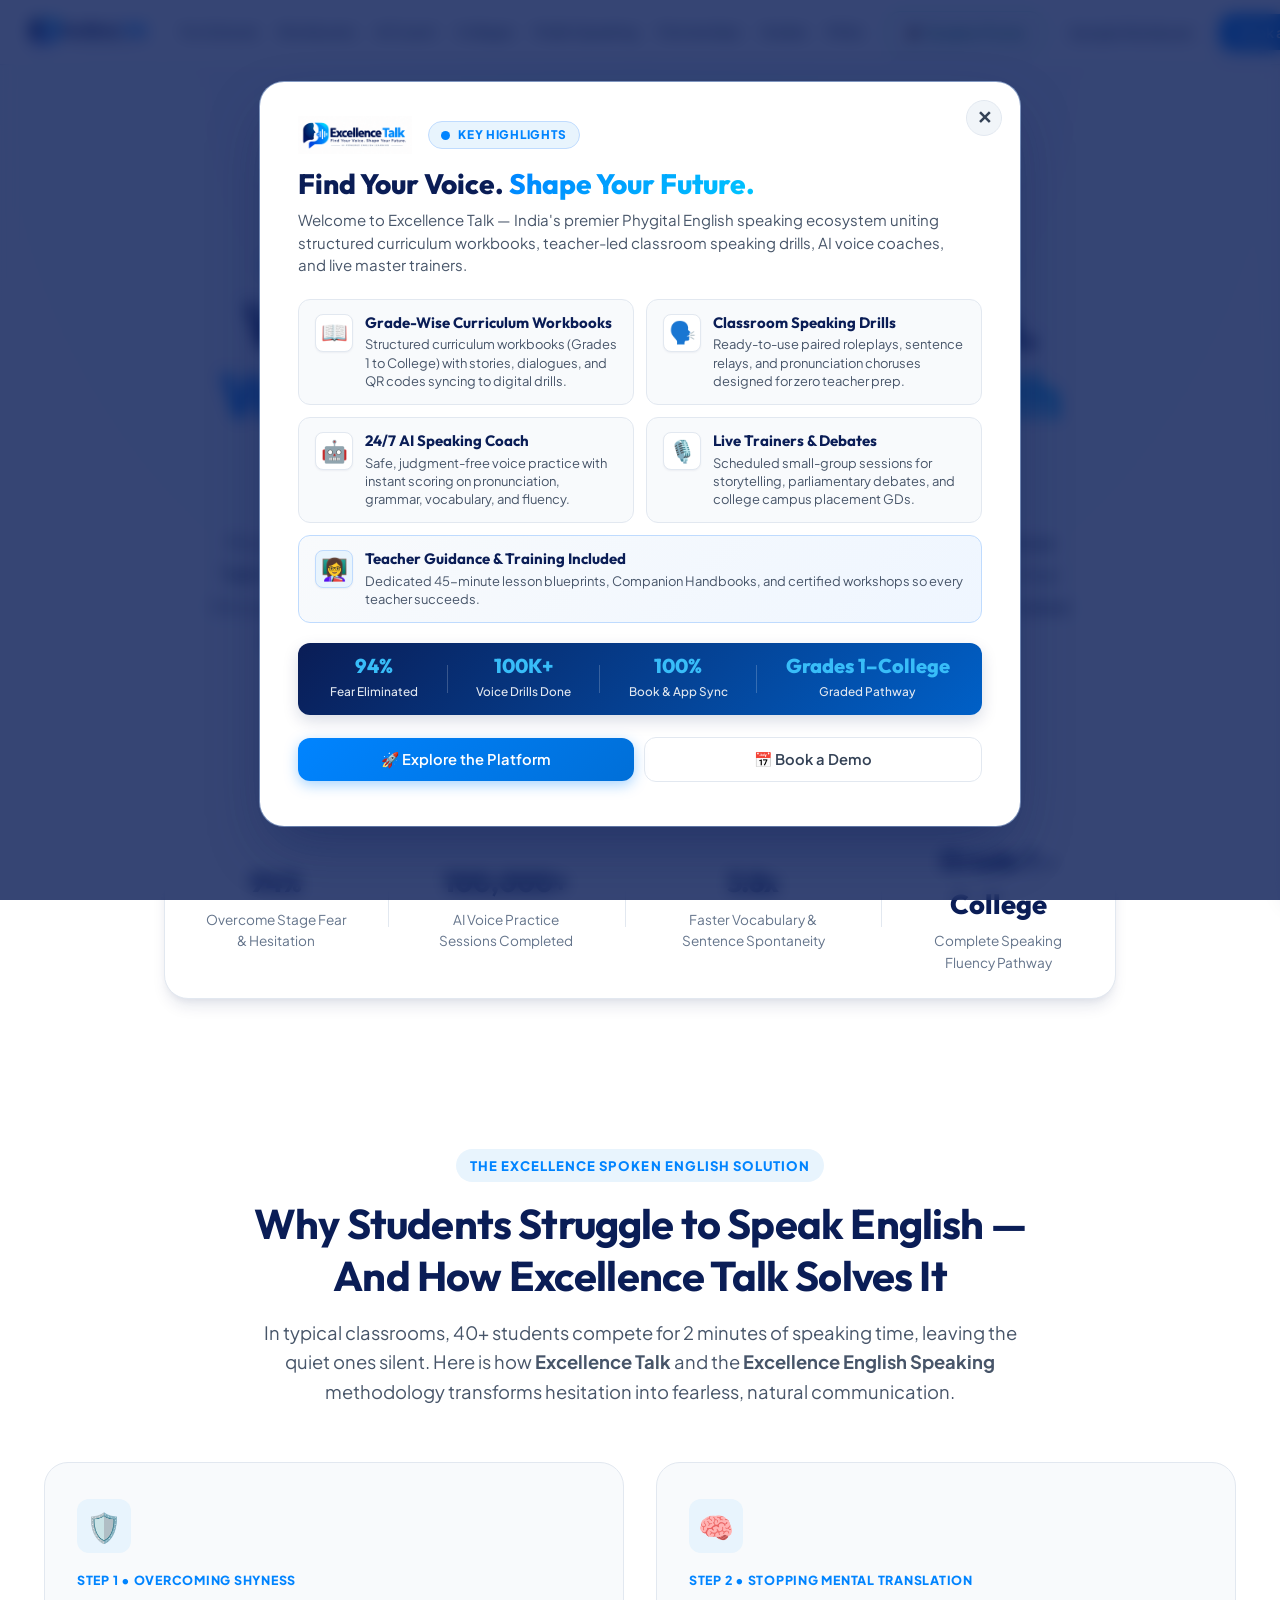
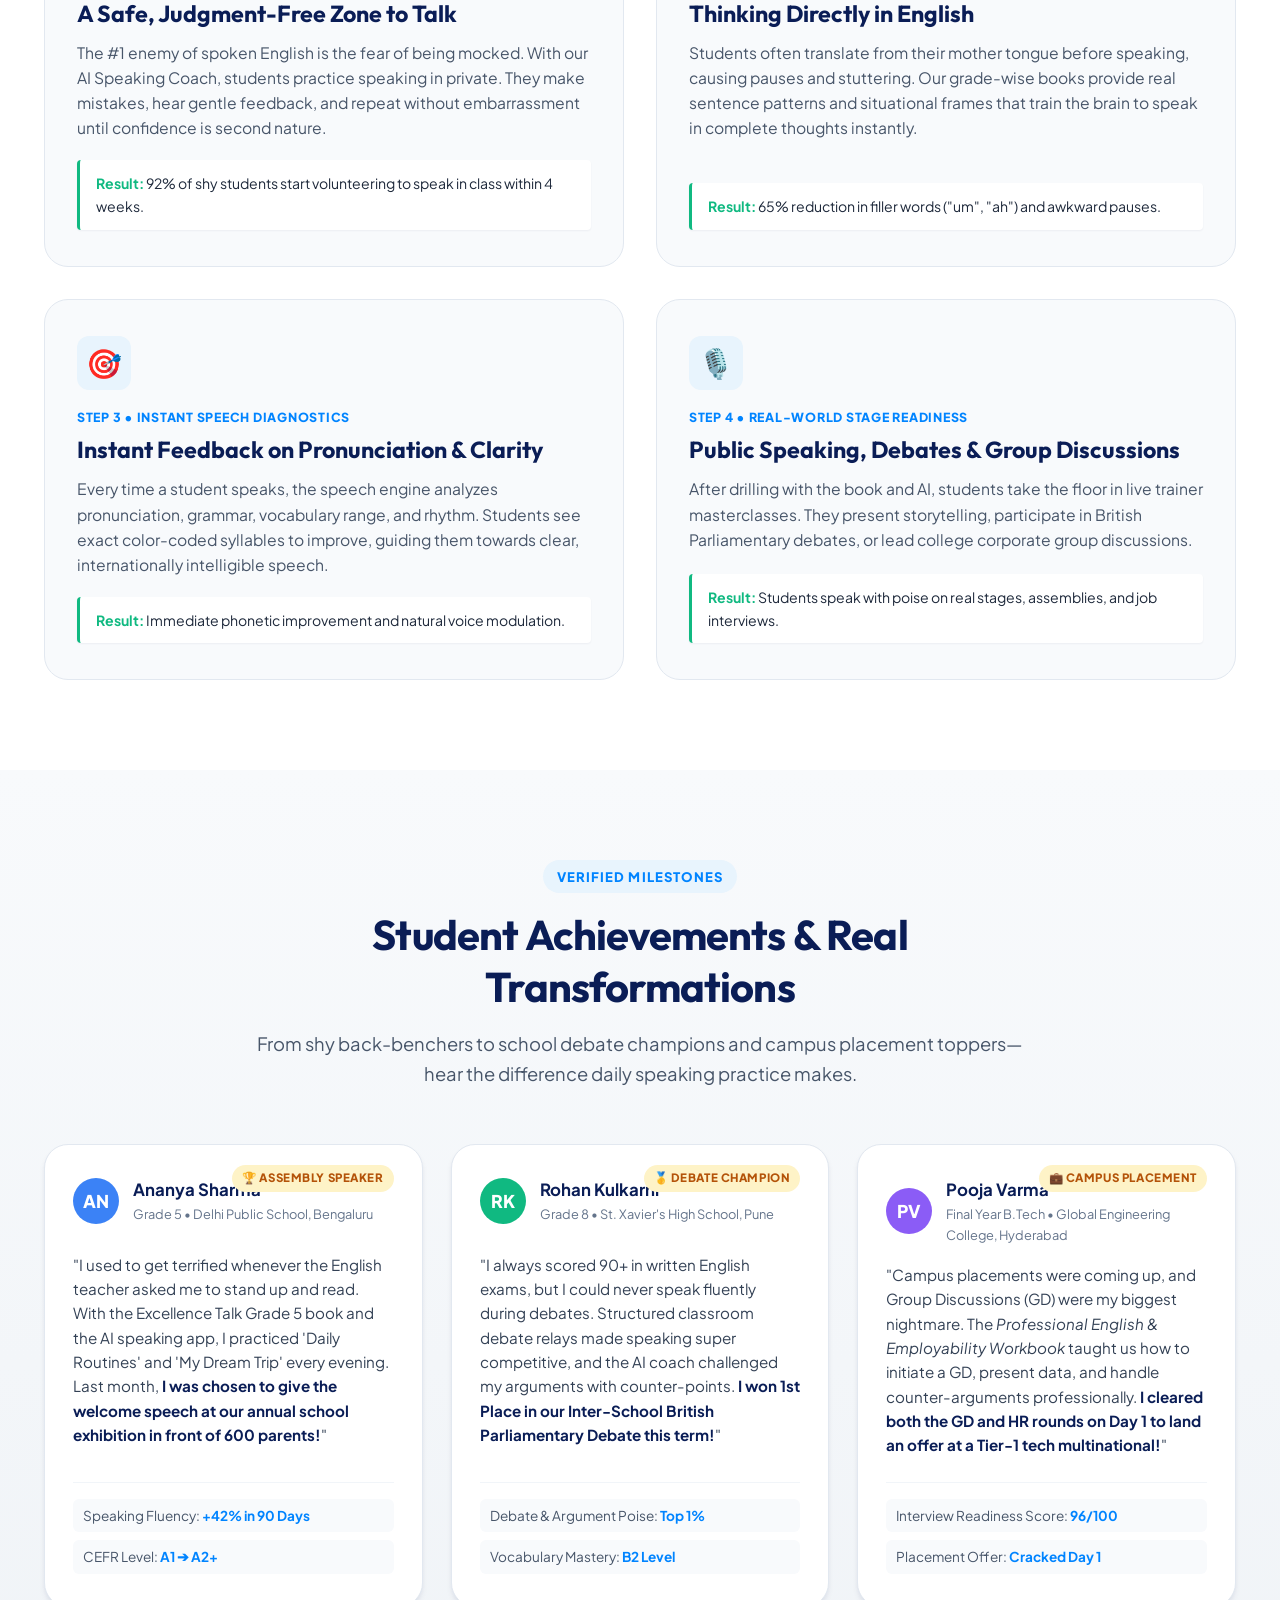
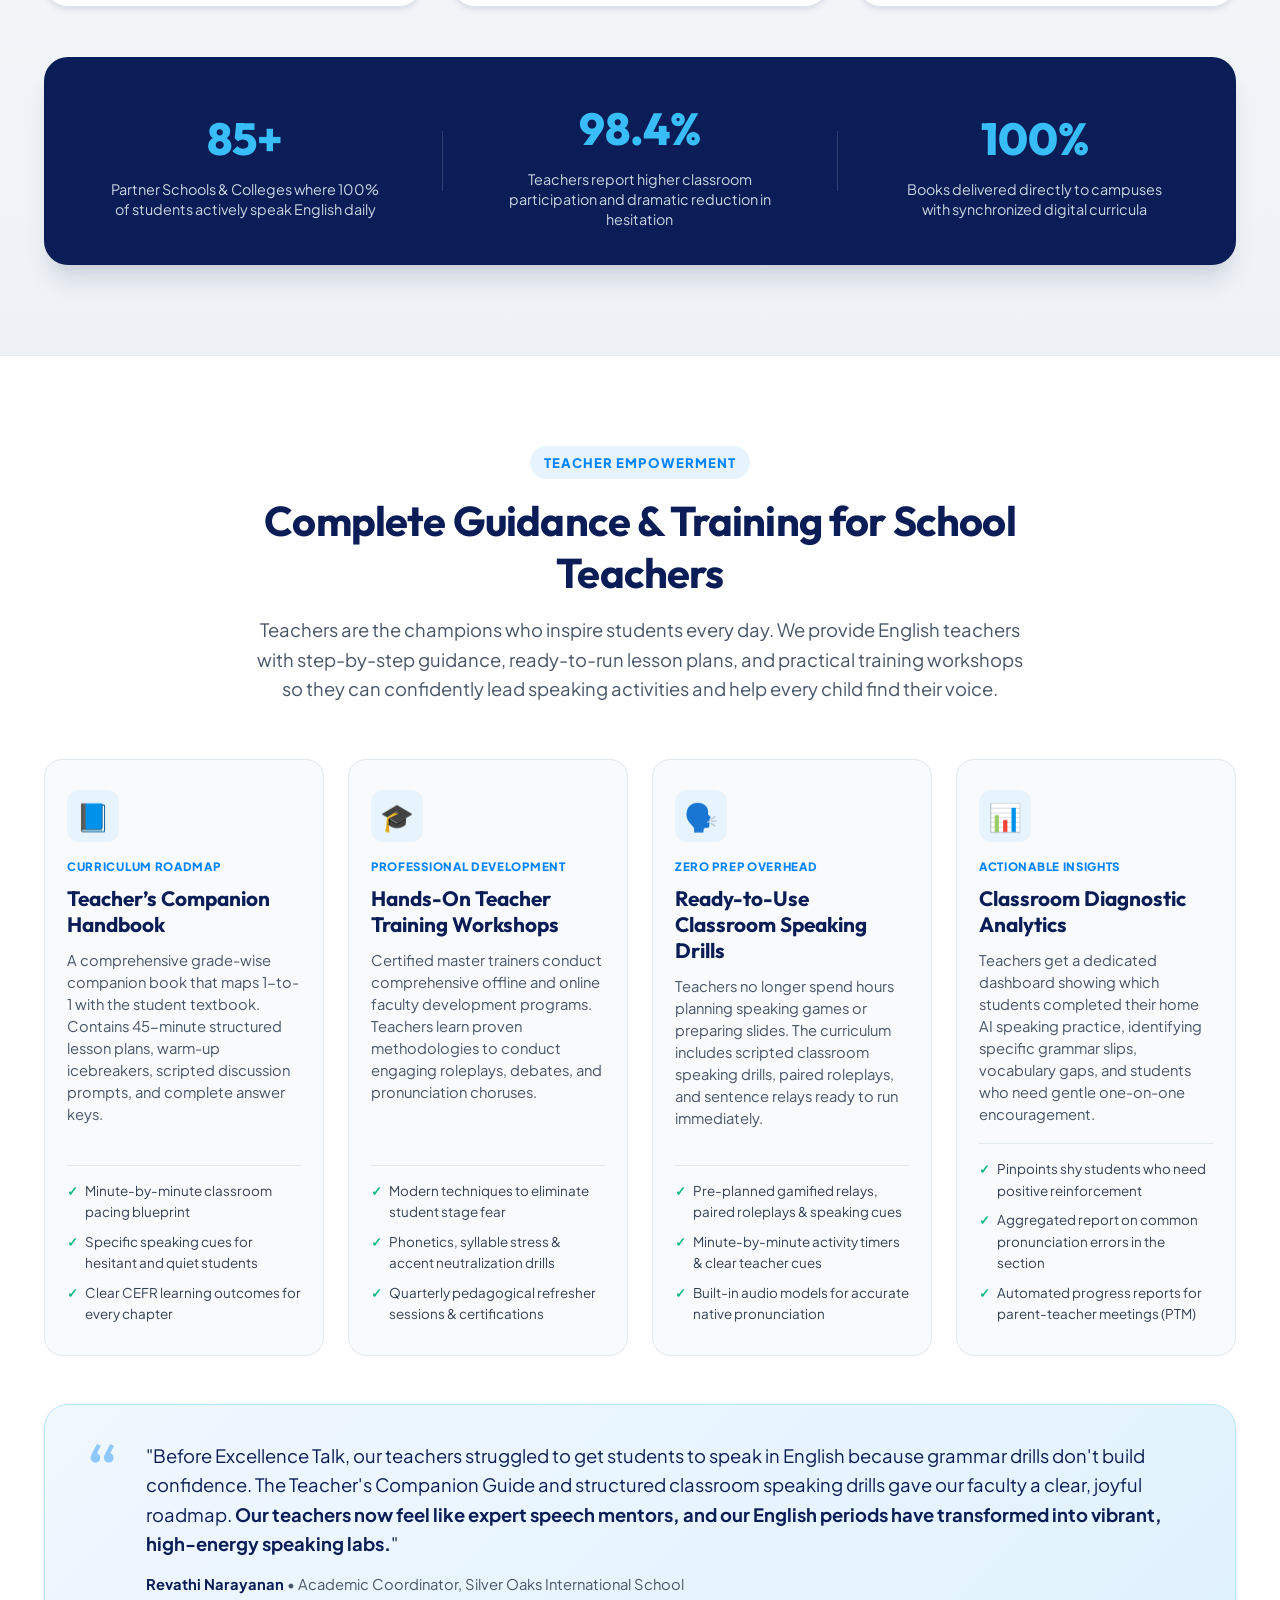
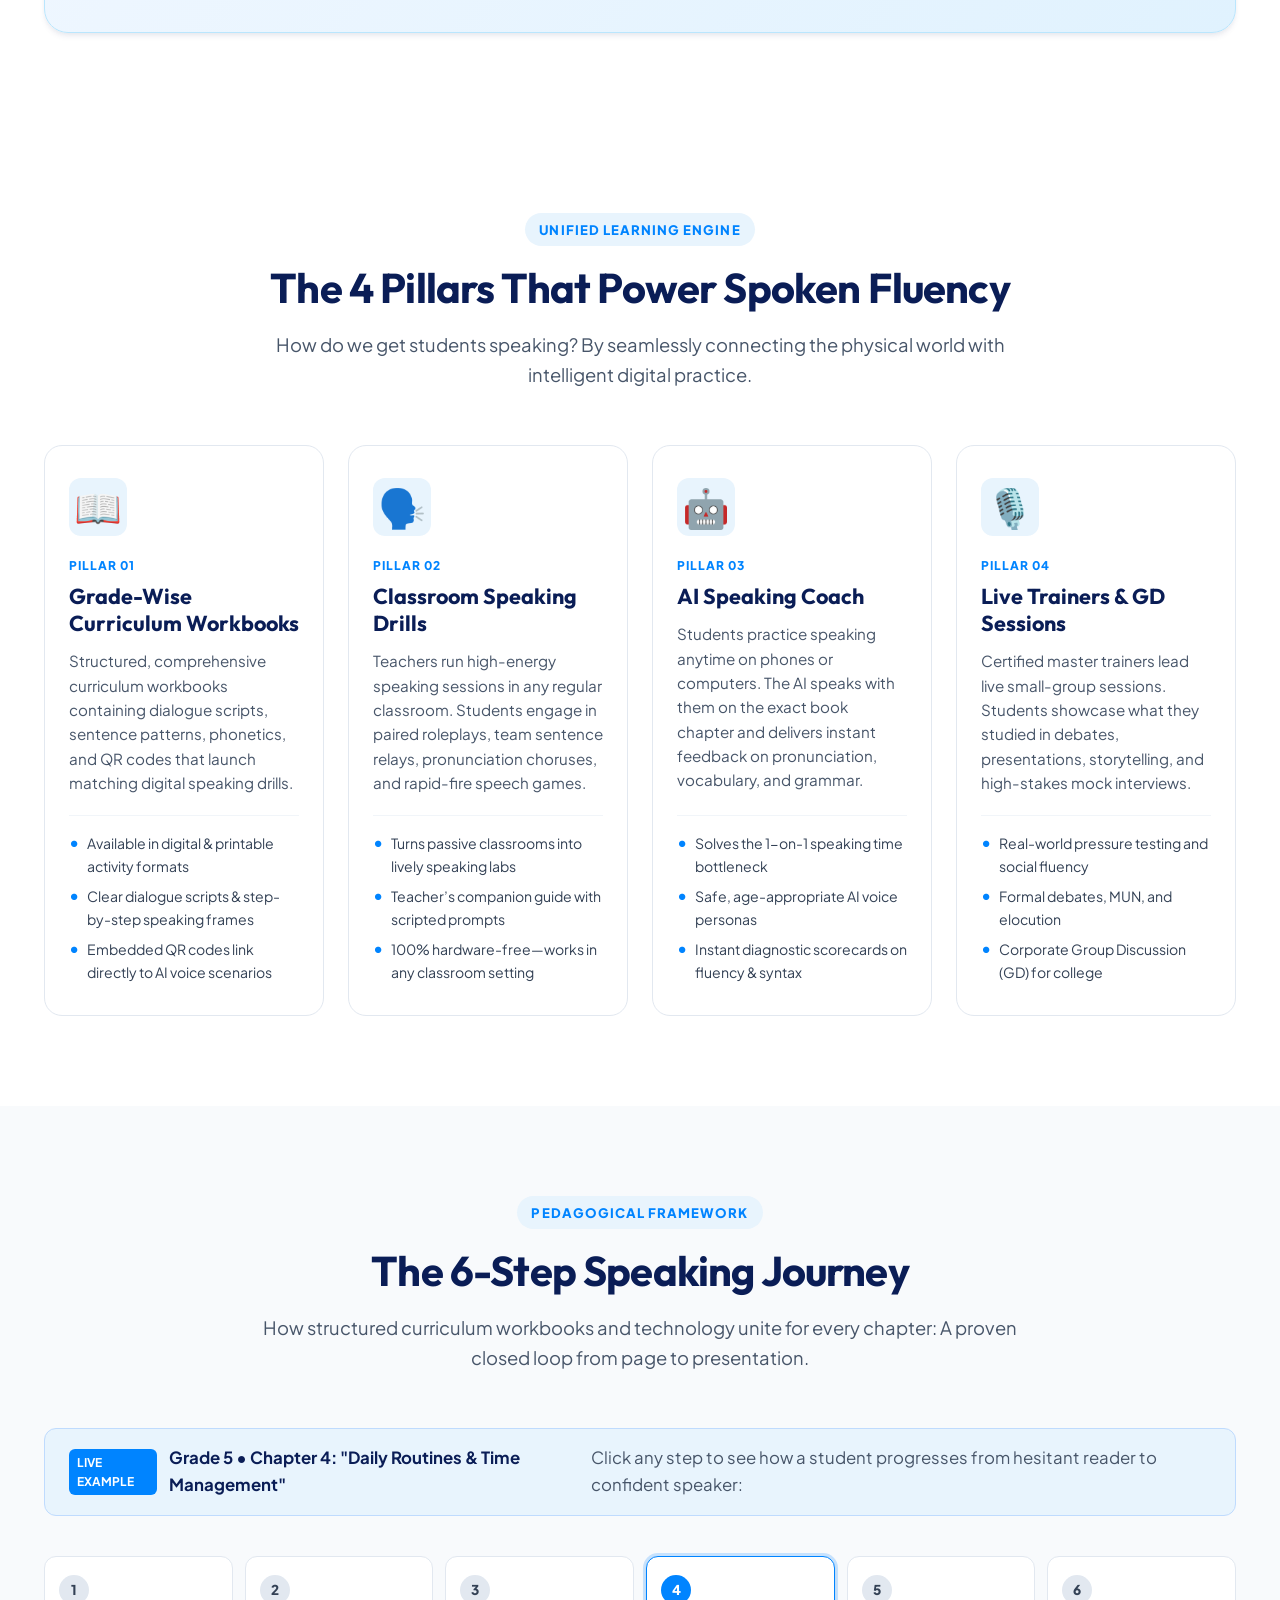
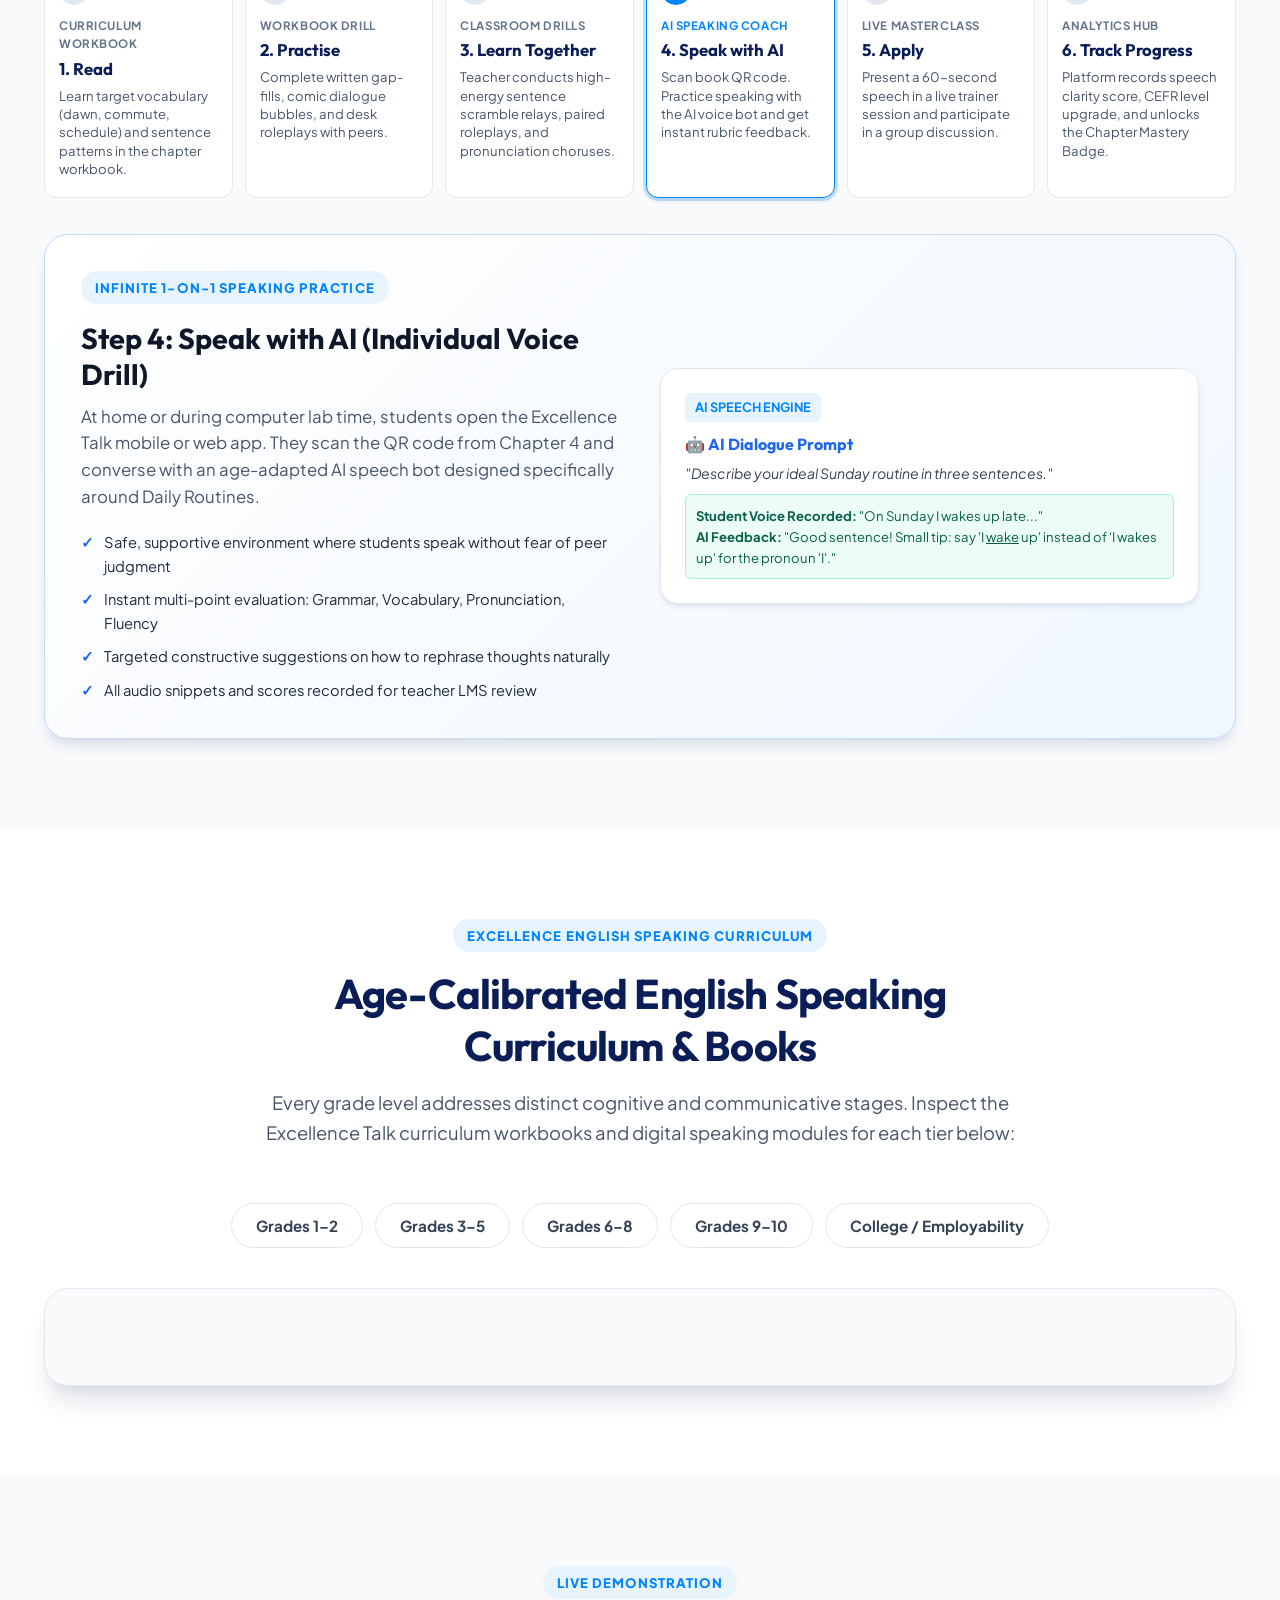
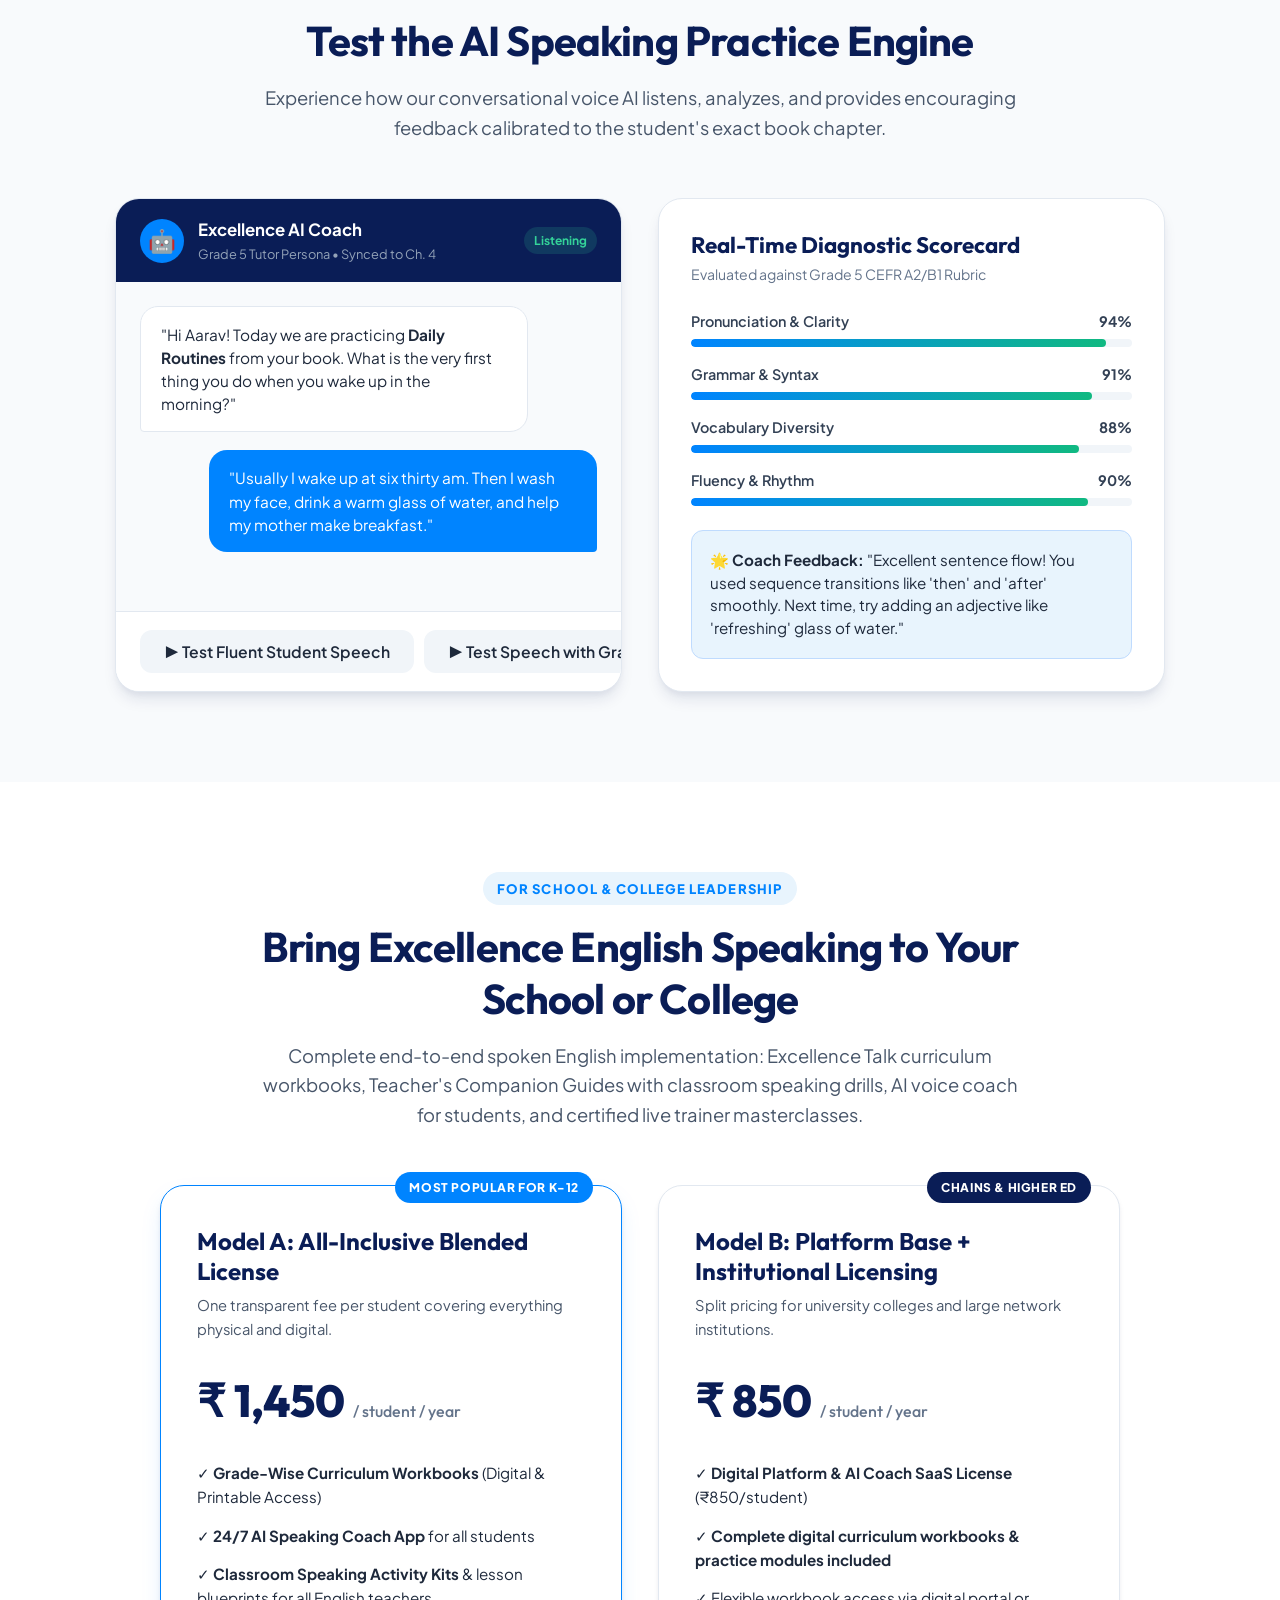
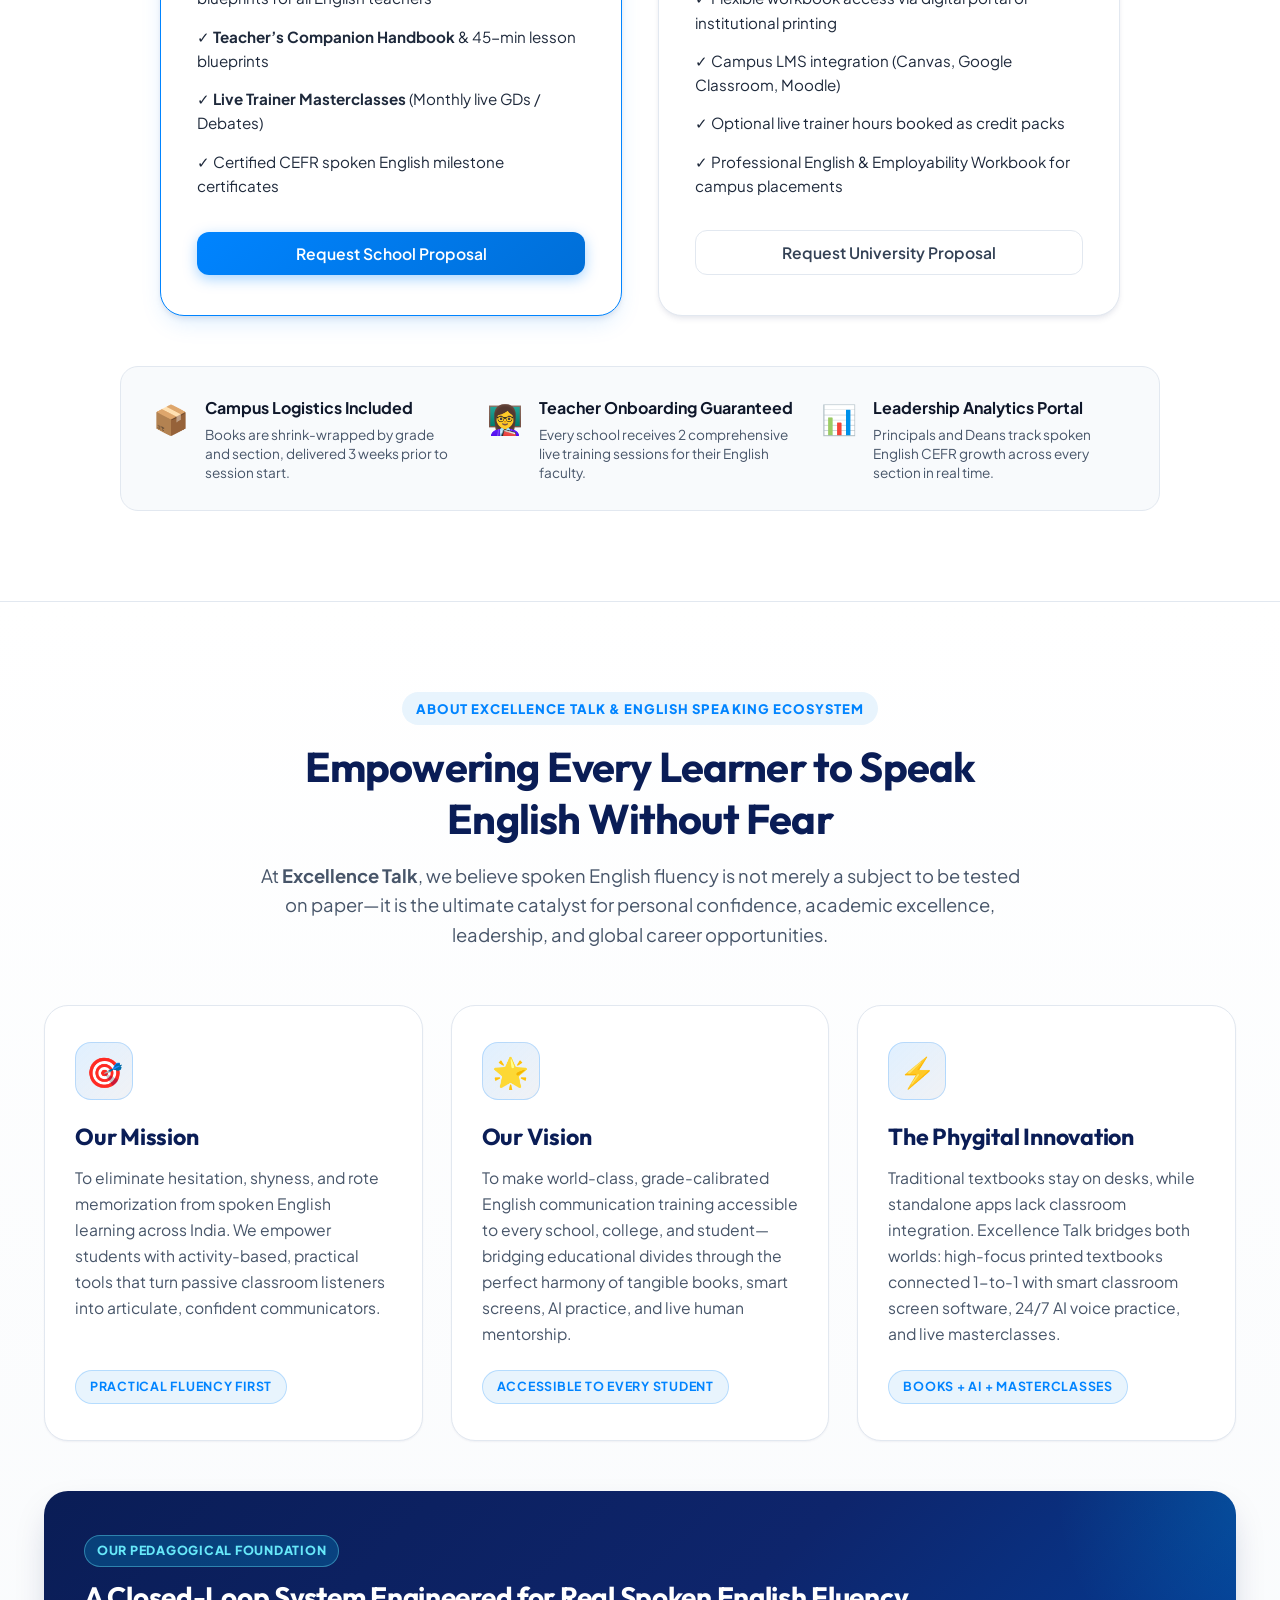
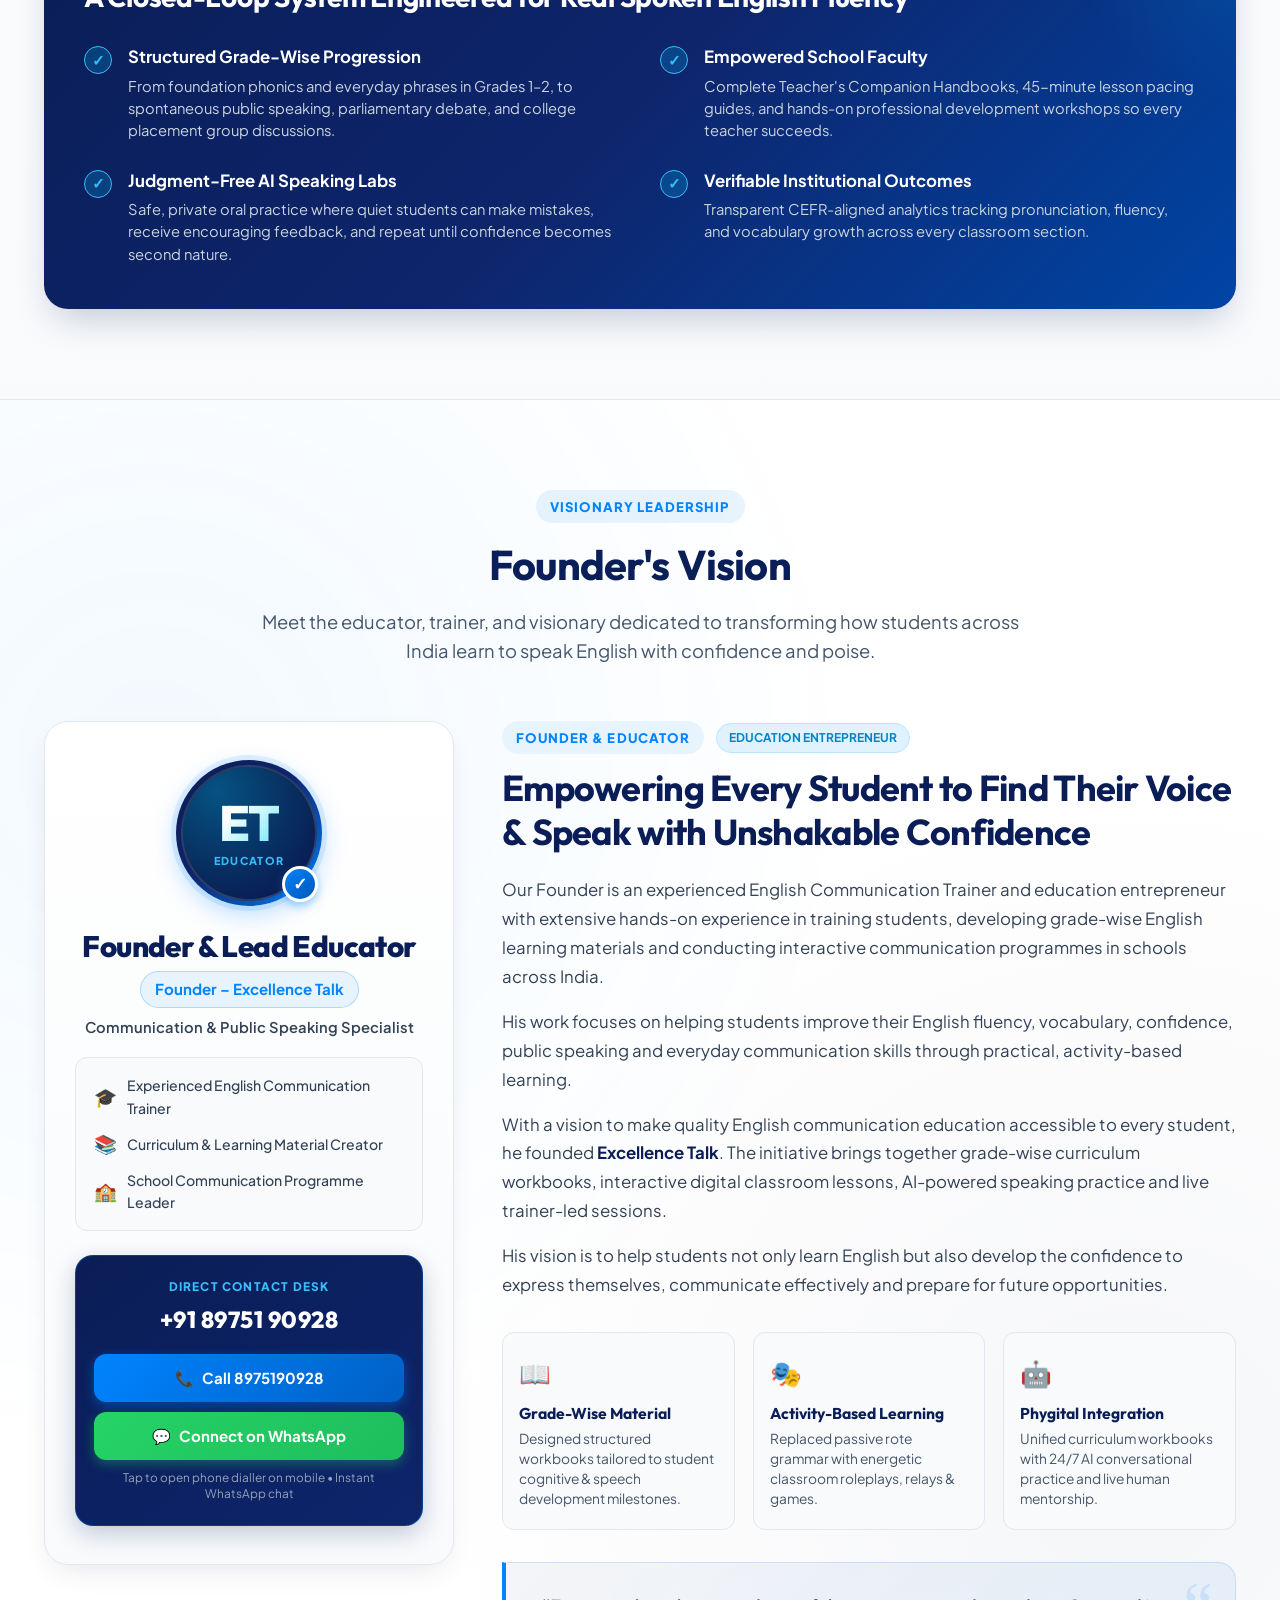
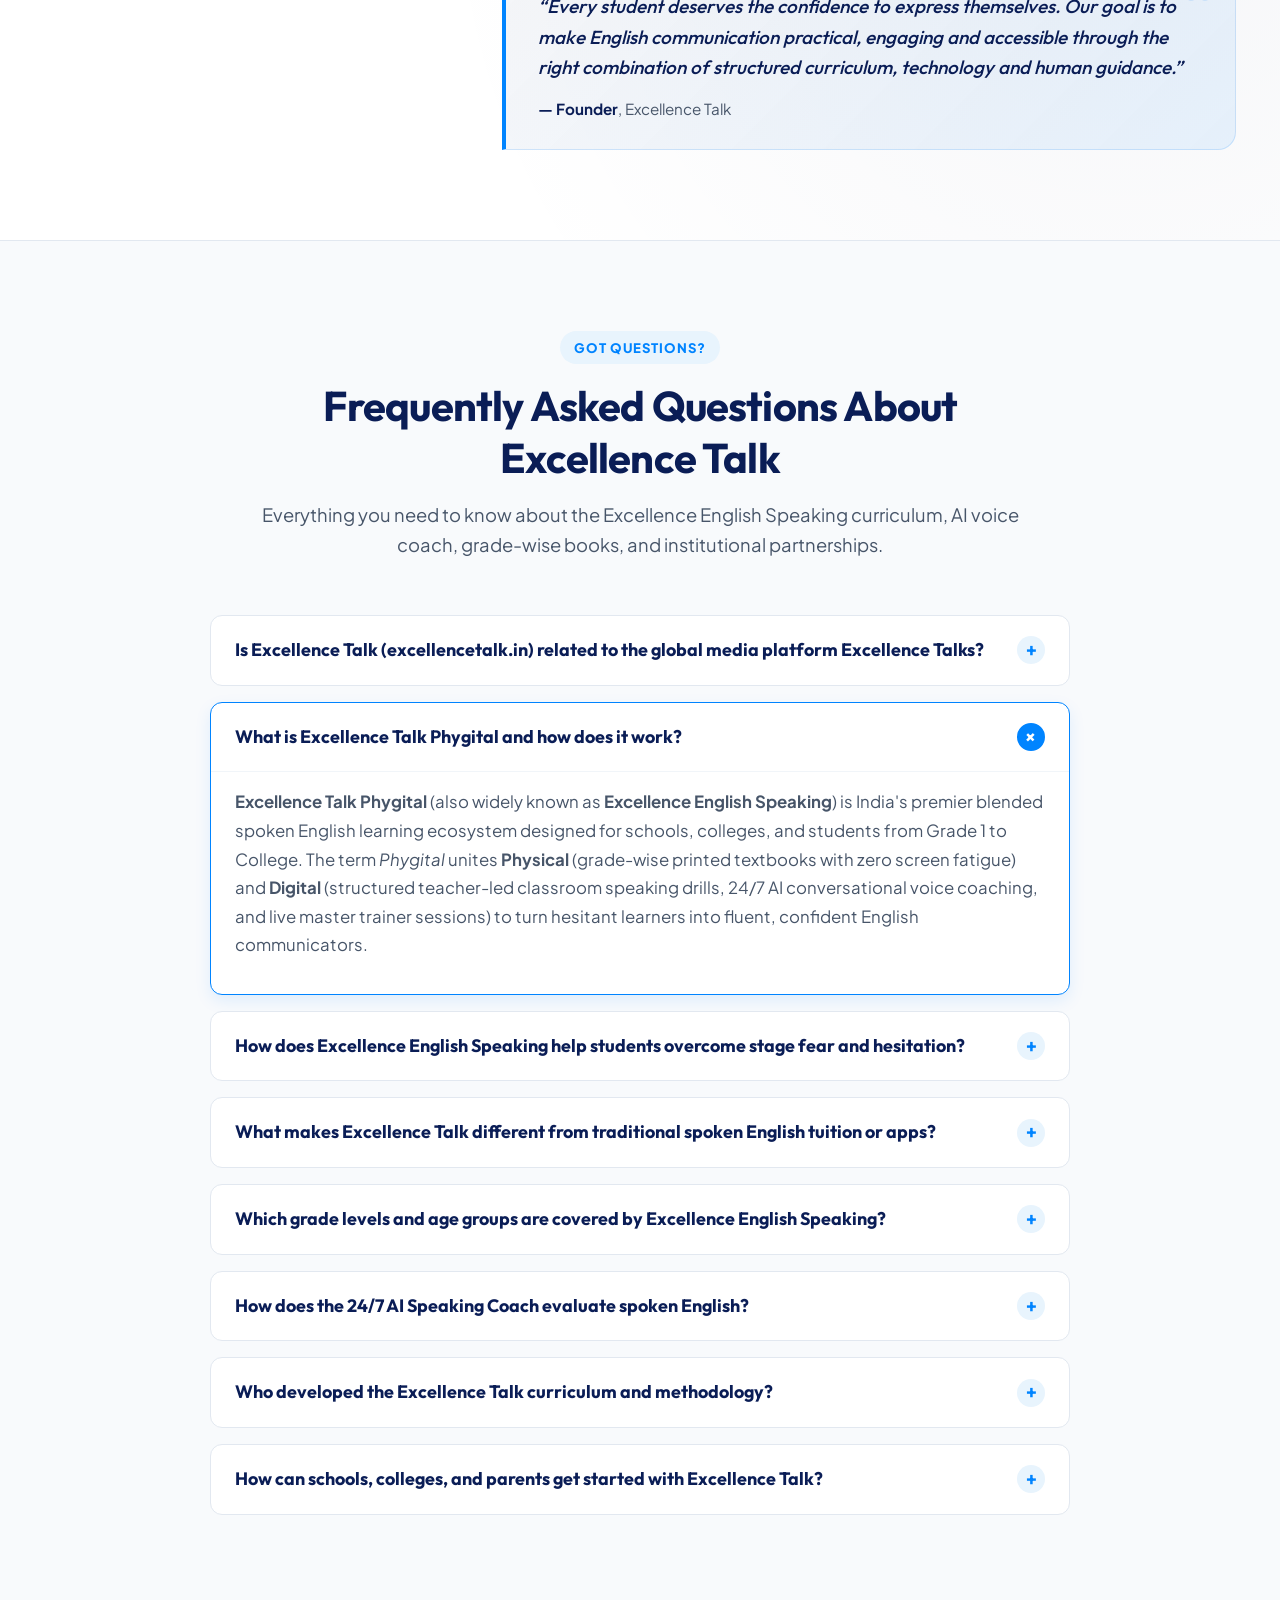
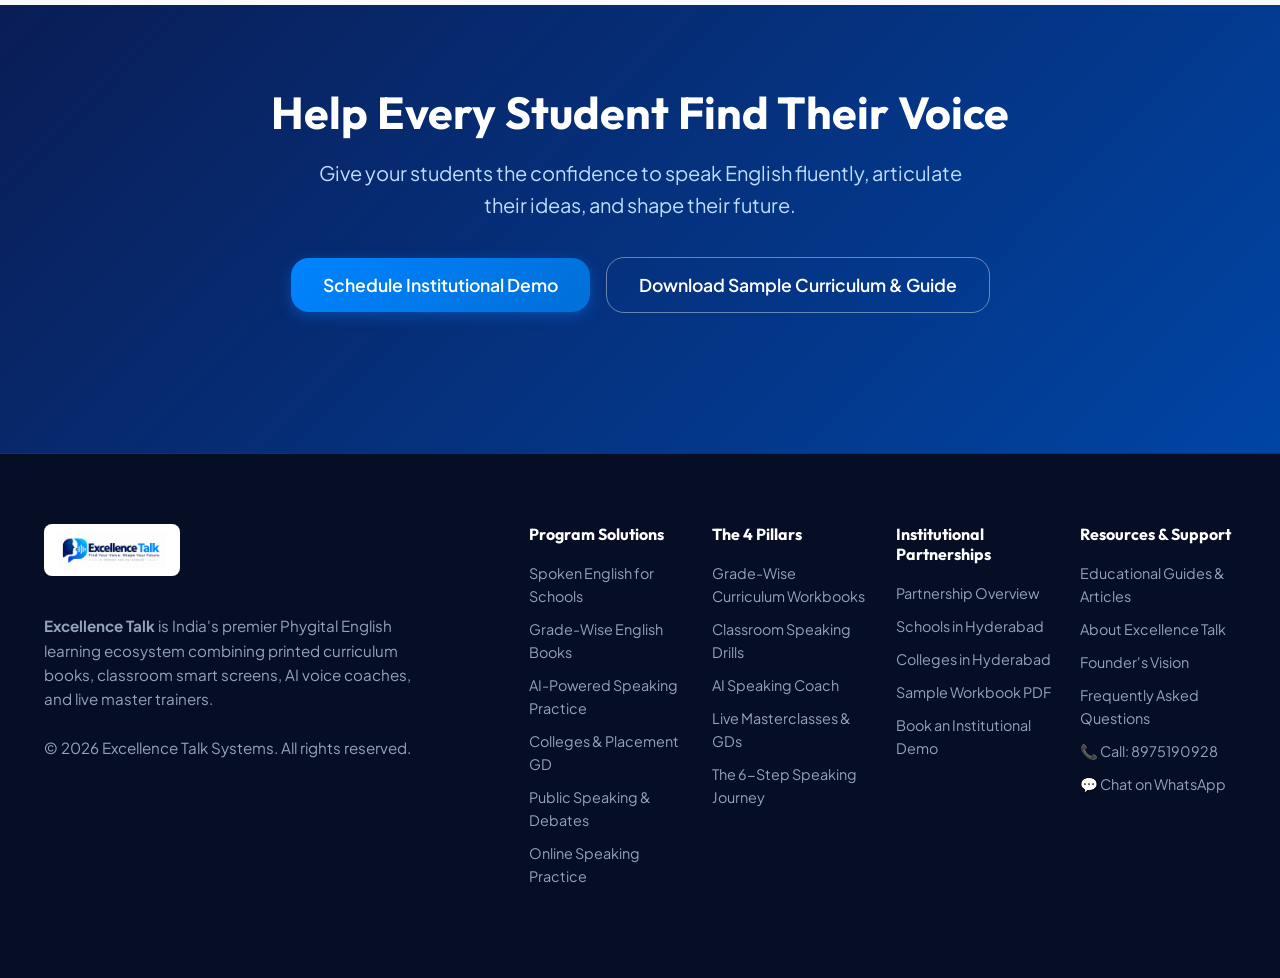
==== commit 8523e192: "Eliminate Smart TV dependencies, remove physical book delivery promises in favor of digital/printabl" ====
--- a/index.html
+++ b/index.html
@@ -7,7 +7,7 @@
   <!-- Primary SEO Meta Tags -->
   <title>Excellence Talk | Spoken English &amp; Communication Skills for Schools and Colleges</title>
   <meta name="title" content="Excellence Talk | Spoken English &amp; Communication Skills for Schools and Colleges">
-  <meta name="description" content="Empower students with better English communication skills through grade-wise English books, interactive classroom lessons, AI-powered speaking practice and expert-led training. Excellence Talk helps schools and colleges build confident communicators.">
+  <meta name="description" content="Empower students with spoken English fluency through grade-wise curriculum workbooks, teacher-led classroom drills, 24/7 AI speech coaching, and certified live masterclasses.">
   <meta name="keywords" content="spoken english for schools, english communication programme for schools, english speaking classes for school students, english communication skills for students, grade-wise english learning books, english workbook for school students, spoken english for college students, ai-powered english speaking practice, ai english speaking tutor, online english speaking practice, english fluency development, public speaking for students, communication skills training, english language training for schools, english training programmes for colleges, spoken english training in hyderabad, excellence talk, excellence english speaking">
   <meta name="author" content="Excellence Talk">
   <meta name="publisher" content="Excellence Talk Systems">
@@ -165,7 +165,7 @@
         "@type": "Course",
         "@id": "https://excellencetalk.in/#course",
         "name": "Excellence Talk Phygital English Speaking & Communication Program",
-        "description": "A comprehensive grade-wise Phygital spoken English and communication curriculum from Grade 1 to College, integrating printed textbooks, Smart TV classroom drills, 24/7 AI speech coaching, and live group discussion masterclasses.",
+        "description": "A comprehensive grade-wise spoken English and communication curriculum from Grade 1 to College, integrating structured curriculum workbooks, classroom speaking drills, 24/7 AI speech coaching, and live group discussion masterclasses.",
         "provider": {
           "@type": "EducationalOrganization",
           "name": "Excellence Talk",
@@ -198,7 +198,7 @@
             "name": "What is Excellence Talk Phygital and how does it work?",
             "acceptedAnswer": {
               "@type": "Answer",
-              "text": "Excellence Talk Phygital is India's premier blended English learning ecosystem combining physical printed textbooks with digital learning technology: 1-to-1 chapter QR codes, interactive classroom Smart TV screen software, 24/7 AI conversational voice coaching, and certified live master trainer sessions."
+              "text": "Excellence Talk is India's premier English learning ecosystem combining structured curriculum workbooks with digital learning technology: 1-to-1 chapter QR codes, teacher-led classroom speaking activities, 24/7 AI conversational voice coaching, and certified live master trainer sessions."
             }
           },
           {
@@ -206,7 +206,7 @@
             "name": "What is Excellence Talk (Excellence English Speaking)?",
             "acceptedAnswer": {
               "@type": "Answer",
-              "text": "Excellence Talk (also known as Excellence English Speaking) is India's premier Phygital English learning ecosystem. It combines grade-wise printed textbooks, classroom Smart TV software, 24/7 AI voice practice, and live master trainer sessions to turn hesitant students into fluent, fearless English speakers."
+              "text": "Excellence Talk (also known as Excellence English Speaking) is India's premier English learning ecosystem. It combines grade-wise curriculum workbooks, structured classroom speaking activities, 24/7 AI voice practice, and live master trainer sessions to turn hesitant students into fluent, fearless English speakers."
             }
           },
           {
@@ -230,7 +230,7 @@
             "name": "What makes Excellence Talk different from traditional spoken English tuition or standalone apps?",
             "acceptedAnswer": {
               "@type": "Answer",
-              "text": "Unlike apps with high drop-off rates or regular classrooms where 40+ students share only 2 minutes of speaking time, Excellence Talk creates a synchronized closed loop: students read from physical books, teachers run interactive Smart TV challenges, students drill 1-on-1 with AI voice coaching, and certified trainers coach them in real debates and group discussions."
+              "text": "Unlike apps with high drop-off rates or regular classrooms where 40+ students share only 2 minutes of speaking time, Excellence Talk creates a synchronized closed loop: students learn from structured workbooks, teachers run classroom speaking games and debate drills, students drill 1-on-1 with AI voice coaching, and certified trainers coach them in real debates and group discussions."
             }
           },
           {
@@ -246,7 +246,7 @@
             "name": "How can schools, colleges, or students get started with Excellence Talk?",
             "acceptedAnswer": {
               "@type": "Answer",
-              "text": "Schools and colleges can schedule an institutional demo or request sample books directly through the website or by contacting the Excellence Talk team on +91 89751 90928 via call or WhatsApp. Excellence Talk provides printed books delivered to campus, teacher handbooks, software, and teacher training."
+              "text": "Schools and colleges can schedule an institutional demo or request sample books directly through the website or by contacting the Excellence Talk team on +91 89751 90928 via call or WhatsApp. Excellence Talk provides structured grade-wise curriculum workbooks, teacher handbooks, AI speaking tools, and certified teacher training."
             }
           }
         ]
@@ -269,7 +269,7 @@
       
       <div class="nav-links">
         <a href="spoken-english-for-schools.html">For Schools</a>
-        <a href="grade-wise-english-books.html">Books</a>
+        <a href="grade-wise-english-books.html">Workbooks</a>
         <a href="ai-english-speaking-practice.html">AI Coach</a>
         <a href="english-communication-for-colleges.html">Colleges</a>
         <a href="public-speaking-for-students.html">Public Speaking</a>
@@ -279,8 +279,8 @@
       </div>
       
       <div class="nav-actions">
-        <a href="../Excellence_Talk_Students/index.html" class="btn btn-outline nav-btn-sample" style="border-color: #10B981; color: #047857; font-weight: 700;">🎓 Student Portal</a>
-        <button class="btn btn-outline nav-btn-sample" onclick="openModal('sample-chapter')">Sample Book</button>
+        <a href="students/index.html" class="btn btn-outline nav-btn-sample" style="border-color: #10B981; color: #047857; font-weight: 700;">🎓 Student Portal</a>
+        <button class="btn btn-outline nav-btn-sample" onclick="openModal('sample-chapter')">Sample Workbook</button>
         <button class="btn btn-primary nav-btn-demo" onclick="openModal('book-demo')">Book a Demo</button>
         <button class="mobile-menu-btn" id="mobile-menu-btn" onclick="toggleMobileMenu()" aria-label="Toggle navigation menu">
           <span class="hamburger-bar"></span>
@@ -298,9 +298,9 @@
       <button class="mobile-drawer-close" onclick="toggleMobileMenu()" aria-label="Close menu">✕</button>
     </div>
     <div class="mobile-nav-links">
-      <a href="../Excellence_Talk_Students/index.html" style="background:#EBF5FF; color:#0084FF; font-weight:800; border-radius:8px; padding:10px 14px; margin-bottom:8px; display:flex; align-items:center; gap:8px;">🎓 Student Learning Portal (Enter Here)</a>
+      <a href="students/index.html" style="background:#EBF5FF; color:#0084FF; font-weight:800; border-radius:8px; padding:10px 14px; margin-bottom:8px; display:flex; align-items:center; gap:8px;">🎓 Student Learning Portal (Enter Here)</a>
       <a href="spoken-english-for-schools.html">🏫 Spoken English for Schools</a>
-      <a href="grade-wise-english-books.html">📚 Grade-Wise English Books</a>
+      <a href="grade-wise-english-books.html">📚 Grade-Wise Curriculum Workbooks</a>
       <a href="ai-english-speaking-practice.html">🤖 AI Speaking Practice</a>
       <a href="english-communication-for-colleges.html">🎓 Colleges & Placement Training</a>
       <a href="public-speaking-for-students.html">🎙️ Public Speaking & Debates</a>
@@ -310,7 +310,7 @@
       <a href="index.html#faq" onclick="toggleMobileMenu()">❓ Frequently Asked Questions</a>
     </div>
     <div class="mobile-drawer-actions">
-      <button class="btn btn-outline btn-block" onclick="toggleMobileMenu(); openModal('sample-chapter')">Download Sample Book PDF</button>
+      <button class="btn btn-outline btn-block" onclick="toggleMobileMenu(); openModal('sample-chapter')">Download Sample Workbook PDF</button>
       <button class="btn btn-primary btn-block" onclick="toggleMobileMenu(); openModal('book-demo')">Schedule Institutional Demo</button>
     </div>
   </div>
@@ -338,7 +338,7 @@
       <p class="hero-subtitle">
         Most students understand English grammar, but <strong>freeze when asked to speak</strong>. 
         <strong>Excellence Talk Phygital (Excellence English Speaking)</strong> breaks the barrier of hesitation and stage fear through a proven Phygital system: 
-        <strong>tangible grade-wise books</strong>, <strong>daily 1-on-1 AI voice practice</strong>, 
+        <strong>structured grade-wise workbooks</strong>, <strong>daily 1-on-1 AI voice practice</strong>, 
         <strong>interactive classroom speaking games</strong>, and <strong>live trainer masterclasses</strong>.
       </p>
 
@@ -488,7 +488,7 @@
             <span class="achievement-pill">🥇 Debate Champion</span>
           </div>
           <div class="story-quote">
-            "I always scored 90+ in written English exams, but I could never speak fluently during debates. Classroom Mode on our smart TV made sentence relays super competitive, and the AI coach challenged my arguments with counter-points. <strong>I won 1st Place in our Inter-School British Parliamentary Debate this term!</strong>"
+            "I always scored 90+ in written English exams, but I could never speak fluently during debates. Structured classroom debate relays made speaking super competitive, and the AI coach challenged my arguments with counter-points. <strong>I won 1st Place in our Inter-School British Parliamentary Debate this term!</strong>"
           </div>
           <div class="story-footer">
             <div class="metric-badge">Debate & Argument Poise: <strong>Top 1%</strong></div>
@@ -584,16 +584,16 @@
 
         <!-- Guidance Pillar 3 -->
         <div class="teacher-card">
-          <div class="teacher-icon-box">📺</div>
+          <div class="teacher-icon-box">🗣️</div>
           <span class="teacher-badge">Zero Prep Overhead</span>
-          <h3>1-Click Smart TV Classroom Tools</h3>
+          <h3>Ready-to-Use Classroom Speaking Drills</h3>
           <p>
-            Teachers no longer spend hours creating slides or finding speaking games. 
-            With a single click on the interactive flat panel or projector, the entire interactive chapter experience is ready to launch.
+            Teachers no longer spend hours planning speaking games or preparing slides. 
+            The curriculum includes scripted classroom speaking drills, paired roleplays, and sentence relays ready to run immediately.
           </p>
           <ul class="teacher-card-bullets">
-            <li>Pre-loaded gamified quizzes, scrambles & picture prompts</li>
-            <li>Discreet presenter cues & on-screen activity timers</li>
+            <li>Pre-planned gamified relays, paired roleplays & speaking cues</li>
+            <li>Minute-by-minute activity timers & clear teacher cues</li>
             <li>Built-in audio models for accurate native pronunciation</li>
           </ul>
         </div>
@@ -620,7 +620,7 @@
         <div class="quote-symbol">“</div>
         <div class="quote-body">
           <p class="quote-text">
-            "Before Excellence Talk, our teachers struggled to get students to speak in English because grammar drills don't build confidence. The Teacher's Companion Guide and interactive Smart TV tools gave our faculty a clear, joyful roadmap. <strong>Our teachers now feel like expert speech mentors, and our English periods have transformed into vibrant, high-energy speaking labs.</strong>"
+            "Before Excellence Talk, our teachers struggled to get students to speak in English because grammar drills don't build confidence. The Teacher's Companion Guide and structured classroom speaking drills gave our faculty a clear, joyful roadmap. <strong>Our teachers now feel like expert speech mentors, and our English periods have transformed into vibrant, high-energy speaking labs.</strong>"
           </p>
           <div class="quote-author">
             <strong>Revathi Narayanan</strong> • Academic Coordinator, Silver Oaks International School
@@ -646,25 +646,25 @@
         <div class="pillar-card pillar-books">
           <div class="pillar-icon">📖</div>
           <span class="pillar-number">Pillar 01</span>
-          <h3>Grade-Wise Printed Books</h3>
-          <p>Every student receives a physical, beautifully designed book containing dialogue scripts, sentence patterns, phonetics, and QR codes that launch matching digital speaking drills.</p>
+          <h3>Grade-Wise Curriculum Workbooks</h3>
+          <p>Structured, comprehensive curriculum workbooks containing dialogue scripts, sentence patterns, phonetics, and QR codes that launch matching digital speaking drills.</p>
           <ul class="pillar-bullets">
-            <li>Tangible ownership for every student</li>
-            <li>Zero screen fatigue for reading and writing</li>
+            <li>Available in digital & printable activity formats</li>
+            <li>Clear dialogue scripts & step-by-step speaking frames</li>
             <li>Embedded QR codes link directly to AI voice scenarios</li>
           </ul>
         </div>
 
         <!-- Pillar 2 -->
         <div class="pillar-card pillar-classroom">
-          <div class="pillar-icon">📺</div>
+          <div class="pillar-icon">🗣️</div>
           <span class="pillar-number">Pillar 02</span>
-          <h3>Classroom Smart TV Mode</h3>
-          <p>Teachers display the matching lesson on smart screens. Students engage in whole-class quizzes, team buzzer challenges, pronunciation relays, and dialogue roleplays.</p>
+          <h3>Classroom Speaking Drills</h3>
+          <p>Teachers run high-energy speaking sessions in any regular classroom. Students engage in paired roleplays, team sentence relays, pronunciation choruses, and rapid-fire speech games.</p>
           <ul class="pillar-bullets">
             <li>Turns passive classrooms into lively speaking labs</li>
-            <li>Teacher’s companion guide with timed prompts</li>
-            <li>Gamified challenges synchronized chapter-by-chapter</li>
+            <li>Teacher’s companion guide with scripted prompts</li>
+            <li>100% hardware-free—works in any classroom setting</li>
           </ul>
         </div>
 
@@ -704,7 +704,7 @@
         <div class="section-tag">Pedagogical Framework</div>
         <h2>The 6-Step Speaking Journey</h2>
         <p class="section-desc">
-          How printed books and technology unite for every chapter: A proven closed loop from page to presentation.
+          How structured curriculum workbooks and technology unite for every chapter: A proven closed loop from page to presentation.
         </p>
       </div>
 
@@ -721,9 +721,9 @@
         <div class="timeline-step" onclick="selectLoopStep(1)" id="loop-step-1">
           <div class="step-badge">1</div>
           <div class="step-content">
-            <span class="step-action">Printed Book</span>
+            <span class="step-action">Curriculum Workbook</span>
             <h4>1. Read</h4>
-            <p>Learn target vocabulary (dawn, commute, schedule) and sentence patterns in the printed book.</p>
+            <p>Learn target vocabulary (dawn, commute, schedule) and sentence patterns in the chapter workbook.</p>
           </div>
         </div>
 
@@ -739,9 +739,9 @@
         <div class="timeline-step" onclick="selectLoopStep(3)" id="loop-step-3">
           <div class="step-badge">3</div>
           <div class="step-content">
-            <span class="step-action">Smart TV Mode</span>
+            <span class="step-action">Classroom Drills</span>
             <h4>3. Learn Together</h4>
-            <p>Teacher runs interactive sentence scramble relays and pronunciation choruses on screen.</p>
+            <p>Teacher conducts high-energy sentence scramble relays, paired roleplays, and pronunciation choruses.</p>
           </div>
         </div>
 
@@ -788,7 +788,7 @@
         <h2>Age-Calibrated English Speaking Curriculum & Books</h2>
         <p class="section-desc">
           Every grade level addresses distinct cognitive and communicative stages.
-          Inspect the Excellence Talk printed books and digital speaking modules for each tier below:
+          Inspect the Excellence Talk curriculum workbooks and digital speaking modules for each tier below:
         </p>
       </div>
 
@@ -898,7 +898,7 @@
         <div class="section-tag">For School & College Leadership</div>
         <h2>Bring Excellence English Speaking to Your School or College</h2>
         <p class="section-desc">
-          Complete end-to-end spoken English implementation: Excellence Talk printed books delivered to campus, classroom Smart TV software for teachers, 
+          Complete end-to-end spoken English implementation: Excellence Talk curriculum workbooks, Teacher's Companion Guides with classroom speaking drills, 
           AI voice coach for students, and certified live trainer masterclasses.
         </p>
       </div>
@@ -911,10 +911,10 @@
           <p class="pricing-sub">One transparent fee per student covering everything physical and digital.</p>
           <div class="price-figure">₹ 1,450 <span>/ student / year</span></div>
           <ul class="pricing-features">
-            <li>✓ <strong>Printed Student Book</strong> delivered direct to campus</li>
+            <li>✓ <strong>Grade-Wise Curriculum Workbooks</strong> (Digital & Printable Access)</li>
             <li>✓ <strong>24/7 AI Speaking Coach App</strong> for all students</li>
-            <li>✓ <strong>Classroom Smart TV Mode</strong> software for all English teachers</li>
-            <li>✓ <strong>Teacher’s Hardcover Companion Guide</strong> & 45-min lesson plans</li>
+            <li>✓ <strong>Classroom Speaking Activity Kits</strong> & lesson blueprints for all English teachers</li>
+            <li>✓ <strong>Teacher’s Companion Handbook</strong> & 45-min lesson blueprints</li>
             <li>✓ <strong>Live Trainer Masterclasses</strong> (Monthly live GDs / Debates)</li>
             <li>✓ Certified CEFR spoken English milestone certificates</li>
           </ul>
@@ -924,13 +924,13 @@
         <!-- Model B -->
         <div class="pricing-card">
           <div class="card-badge-muted">Chains & Higher Ed</div>
-          <h3>Model B: Platform Base + Book Pass-Through</h3>
+          <h3>Model B: Platform Base + Institutional Licensing</h3>
           <p class="pricing-sub">Split pricing for university colleges and large network institutions.</p>
-          <div class="price-figure">₹ 850 <span>+ Book Cost</span></div>
+          <div class="price-figure">₹ 850 <span>/ student / year</span></div>
           <ul class="pricing-features">
             <li>✓ <strong>Digital Platform & AI Coach SaaS License</strong> (₹850/student)</li>
-            <li>✓ <strong>Printed Books billed at actual print & logistics cost</strong></li>
-            <li>✓ Flexible book distribution via campus bookstore or portal</li>
+            <li>✓ <strong>Complete digital curriculum workbooks & practice modules included</strong></li>
+            <li>✓ Flexible workbook access via digital portal or institutional printing</li>
             <li>✓ Campus LMS integration (Canvas, Google Classroom, Moodle)</li>
             <li>✓ Optional live trainer hours booked as credit packs</li>
             <li>✓ Professional English & Employability Workbook for campus placements</li>
@@ -1131,7 +1131,7 @@
               His work focuses on helping students improve their English fluency, vocabulary, confidence, public speaking and everyday communication skills through practical, activity-based learning.
             </p>
             <p>
-              With a vision to make quality English communication education accessible to every student, he founded <strong>Excellence Talk</strong>. The initiative brings together grade-wise printed books, interactive digital classroom lessons, AI-powered speaking practice and live trainer-led sessions.
+              With a vision to make quality English communication education accessible to every student, he founded <strong>Excellence Talk</strong>. The initiative brings together grade-wise curriculum workbooks, interactive digital classroom lessons, AI-powered speaking practice and live trainer-led sessions.
             </p>
             <p>
               His vision is to help students not only learn English but also develop the confidence to express themselves, communicate effectively and prepare for future opportunities.
@@ -1143,7 +1143,7 @@
             <div class="founder-focus-card">
               <div class="focus-card-icon">📖</div>
               <h4>Grade-Wise Material</h4>
-              <p>Designed printed books tailored to student cognitive &amp; speech development milestones.</p>
+              <p>Designed structured workbooks tailored to student cognitive &amp; speech development milestones.</p>
             </div>
             <div class="founder-focus-card">
               <div class="focus-card-icon">🎭</div>
@@ -1153,7 +1153,7 @@
             <div class="founder-focus-card">
               <div class="focus-card-icon">🤖</div>
               <h4>Phygital Integration</h4>
-              <p>Unified physical books with 24/7 AI conversational practice and live human mentorship.</p>
+              <p>Unified curriculum workbooks with 24/7 AI conversational practice and live human mentorship.</p>
             </div>
           </div>
 
@@ -1161,7 +1161,7 @@
           <div class="founder-quote-box">
             <div class="quote-mark-icon">“</div>
             <blockquote class="founder-quote-text">
-              “Every student deserves the confidence to express themselves. Our goal is to make English communication practical, engaging and accessible through the right combination of books, technology and human guidance.”
+              “Every student deserves the confidence to express themselves. Our goal is to make English communication practical, engaging and accessible through the right combination of structured curriculum, technology and human guidance.”
             </blockquote>
             <div class="founder-quote-author">
               <strong>— Founder</strong>, Excellence Talk
@@ -1195,7 +1195,7 @@
               <strong>No.</strong> <strong>Excellence Talk</strong> (official web portal: <a href="https://excellencetalk.in" style="color:var(--primary); font-weight:700;">excellencetalk.in</a>) is a 100% independent Indian educational technology organization dedicated to Phygital Spoken English education.
             </p>
             <p>
-              Our platform is exclusively focused on <strong>Phygital Spoken English</strong> education—uniting grade-wise printed textbooks, classroom Smart TV software, 24/7 AI conversational voice coaching, and live master trainer workshops for school and college students across India. It has no connection or affiliation with any overseas digital media or podcast networks.
+              Our platform is exclusively focused on <strong>Phygital Spoken English</strong> education—uniting grade-wise curriculum workbooks, structured classroom speaking drills, 24/7 AI conversational voice coaching, and live master trainer workshops for school and college students across India. It has no connection or affiliation with any overseas digital media or podcast networks.
             </p>
           </div>
         </details>
@@ -1208,7 +1208,7 @@
           </summary>
           <div class="faq-answer">
             <p>
-              <strong>Excellence Talk Phygital</strong> (also widely known as <strong>Excellence English Speaking</strong>) is India's premier blended spoken English learning ecosystem designed for schools, colleges, and students from Grade 1 to College. The term <em>Phygital</em> unites <strong>Physical</strong> (grade-wise printed textbooks with zero screen fatigue) and <strong>Digital</strong> (interactive classroom Smart TV software, 24/7 AI conversational voice coaching, and live master trainer sessions) to turn hesitant learners into fluent, confident English communicators.
+              <strong>Excellence Talk Phygital</strong> (also widely known as <strong>Excellence English Speaking</strong>) is India's premier blended spoken English learning ecosystem designed for schools, colleges, and students from Grade 1 to College. The term <em>Phygital</em> unites <strong>Physical</strong> (grade-wise printed textbooks with zero screen fatigue) and <strong>Digital</strong> (structured teacher-led classroom speaking drills, 24/7 AI conversational voice coaching, and live master trainer sessions) to turn hesitant learners into fluent, confident English communicators.
             </p>
           </div>
         </details>
@@ -1234,7 +1234,7 @@
           </summary>
           <div class="faq-answer">
             <p>
-              Unlike standalone language apps that suffer from high drop-off rates, or conventional classrooms where 40+ students share only 2 minutes of speaking time, Excellence Talk creates a synchronized closed loop: students read and prepare from tactile physical books (zero screen fatigue), teachers conduct interactive Smart TV challenges, students drill 1-on-1 with AI voice coaching, and certified trainers coach them in real debates and group discussions.
+              Unlike standalone language apps that suffer from high drop-off rates, or conventional classrooms where 40+ students share only 2 minutes of speaking time, Excellence Talk creates a synchronized closed loop: students learn and prepare from structured chapter workbooks, teachers conduct structured classroom speaking games and debate drills, students drill 1-on-1 with AI voice coaching, and certified trainers coach them in real debates and group discussions.
             </p>
           </div>
         </details>
@@ -1291,7 +1291,7 @@
           </summary>
           <div class="faq-answer">
             <p>
-              Schools and colleges can schedule an institutional demo or request sample books by clicking the <strong>"Book a Demo"</strong> button or contacting the Excellence Talk team directly on <a href="tel:8975190928" style="color:var(--primary); font-weight:700;">+91 89751 90928</a> via phone or <a href="https://wa.me/918975190928?text=Hello%2C%20I%20would%20like%20to%20connect%20regarding%20Excellence%20Talk." target="_blank" rel="noopener noreferrer" style="color:#10B981; font-weight:700;">WhatsApp</a>. Excellence Talk delivers printed books to campus, trains teachers, and activates student AI access within days.
+              Schools and colleges can schedule an institutional demo or request sample books by clicking the <strong>"Book a Demo"</strong> button or contacting the Excellence Talk team directly on <a href="tel:8975190928" style="color:var(--primary); font-weight:700;">+91 89751 90928</a> via phone or <a href="https://wa.me/918975190928?text=Hello%2C%20I%20would%20like%20to%20connect%20regarding%20Excellence%20Talk." target="_blank" rel="noopener noreferrer" style="color:#10B981; font-weight:700;">WhatsApp</a>. Excellence Talk provides curriculum workbooks, trains teachers, and activates student AI access within days.
             </p>
           </div>
         </details>
@@ -1306,7 +1306,7 @@
       <p>Give your students the confidence to speak English fluently, articulate their ideas, and shape their future.</p>
       <div class="hero-cta-group">
         <button class="btn btn-primary btn-lg" onclick="openModal('book-demo')">Schedule Institutional Demo</button>
-        <button class="btn btn-outline-light btn-lg" onclick="openModal('sample-chapter')">Download Sample Book &amp; Guide</button>
+        <button class="btn btn-outline-light btn-lg" onclick="openModal('sample-chapter')">Download Sample Curriculum &amp; Guide</button>
       </div>
     </div>
   </section>
@@ -1332,8 +1332,8 @@
         </div>
         <div class="footer-col">
           <h4>The 4 Pillars</h4>
-          <a href="grade-wise-english-books.html">Grade-Wise Printed Books</a>
-          <a href="index.html#method">Classroom Smart TV Mode</a>
+          <a href="grade-wise-english-books.html">Grade-Wise Curriculum Workbooks</a>
+          <a href="index.html#method">Classroom Speaking Drills</a>
           <a href="ai-english-speaking-practice.html">AI Speaking Coach</a>
           <a href="online-english-speaking-practice.html">Live Masterclasses &amp; GDs</a>
           <a href="index.html#speaking-loop">The 6-Step Speaking Journey</a>
@@ -1343,7 +1343,7 @@
           <a href="institutional-partnerships.html">Partnership Overview</a>
           <a href="spoken-english-for-schools.html#hyderabad">Schools in Hyderabad</a>
           <a href="english-communication-for-colleges.html#hyderabad">Colleges in Hyderabad</a>
-          <a href="#" onclick="openModal('sample-chapter')">Sample Book PDF</a>
+          <a href="#" onclick="openModal('sample-chapter')">Sample Workbook PDF</a>
           <a href="#" onclick="openModal('book-demo')">Book an Institutional Demo</a>
         </div>
         <div class="footer-col">
@@ -1374,7 +1374,7 @@
         </div>
         <h2 class="welcome-popup-title">Find Your Voice. <span class="gradient-text">Shape Your Future.</span></h2>
         <p class="welcome-popup-subtitle">
-          Welcome to Excellence Talk — India's premier Phygital English speaking ecosystem uniting printed books, classroom smart screens, AI voice coaches, and live master trainers.
+          Welcome to Excellence Talk — India's premier Phygital English speaking ecosystem uniting structured curriculum workbooks, teacher-led classroom speaking drills, AI voice coaches, and live master trainers.
         </p>
       </div>
 
@@ -1383,16 +1383,16 @@
         <div class="welcome-highlight-item">
           <div class="welcome-highlight-icon">📖</div>
           <div class="welcome-highlight-text">
-            <h4>Grade-Wise Printed Books</h4>
-            <p>Annual physical textbooks (Grades 1 to College) with stories, dialogues, and QR codes syncing to digital drills.</p>
+            <h4>Grade-Wise Curriculum Workbooks</h4>
+            <p>Structured curriculum workbooks (Grades 1 to College) with stories, dialogues, and QR codes syncing to digital drills.</p>
           </div>
         </div>
 
         <div class="welcome-highlight-item">
-          <div class="welcome-highlight-icon">📺</div>
+          <div class="welcome-highlight-icon">🗣️</div>
           <div class="welcome-highlight-text">
-            <h4>Smart TV Classroom Mode</h4>
-            <p>1-click interactive games, sentence relays, and pronunciation choruses designed for zero teacher lesson prep.</p>
+            <h4>Classroom Speaking Drills</h4>
+            <p>Ready-to-use paired roleplays, sentence relays, and pronunciation choruses designed for zero teacher prep.</p>
           </div>
         </div>
 
--- a/style.css
+++ b/style.css
@@ -3291,31 +3291,6 @@
     gap: 14px;
   }
 
-  /* Classroom Smart TV */
-  .tv-bezel {
-    padding: 10px;
-    border-radius: 14px;
-  }
-
-  .tv-screen {
-    padding: 16px;
-    min-height: auto;
-  }
-
-  .tv-slide-title {
-    font-size: 1.15rem;
-  }
-
-  .tv-opt-btn {
-    padding: 10px 12px;
-    font-size: 0.86rem;
-  }
-
-  .tv-footer {
-    flex-direction: column;
-    align-items: flex-start;
-    gap: 10px;
-  }
 
   /* AI Coach Column */
   .ai-chat-header {
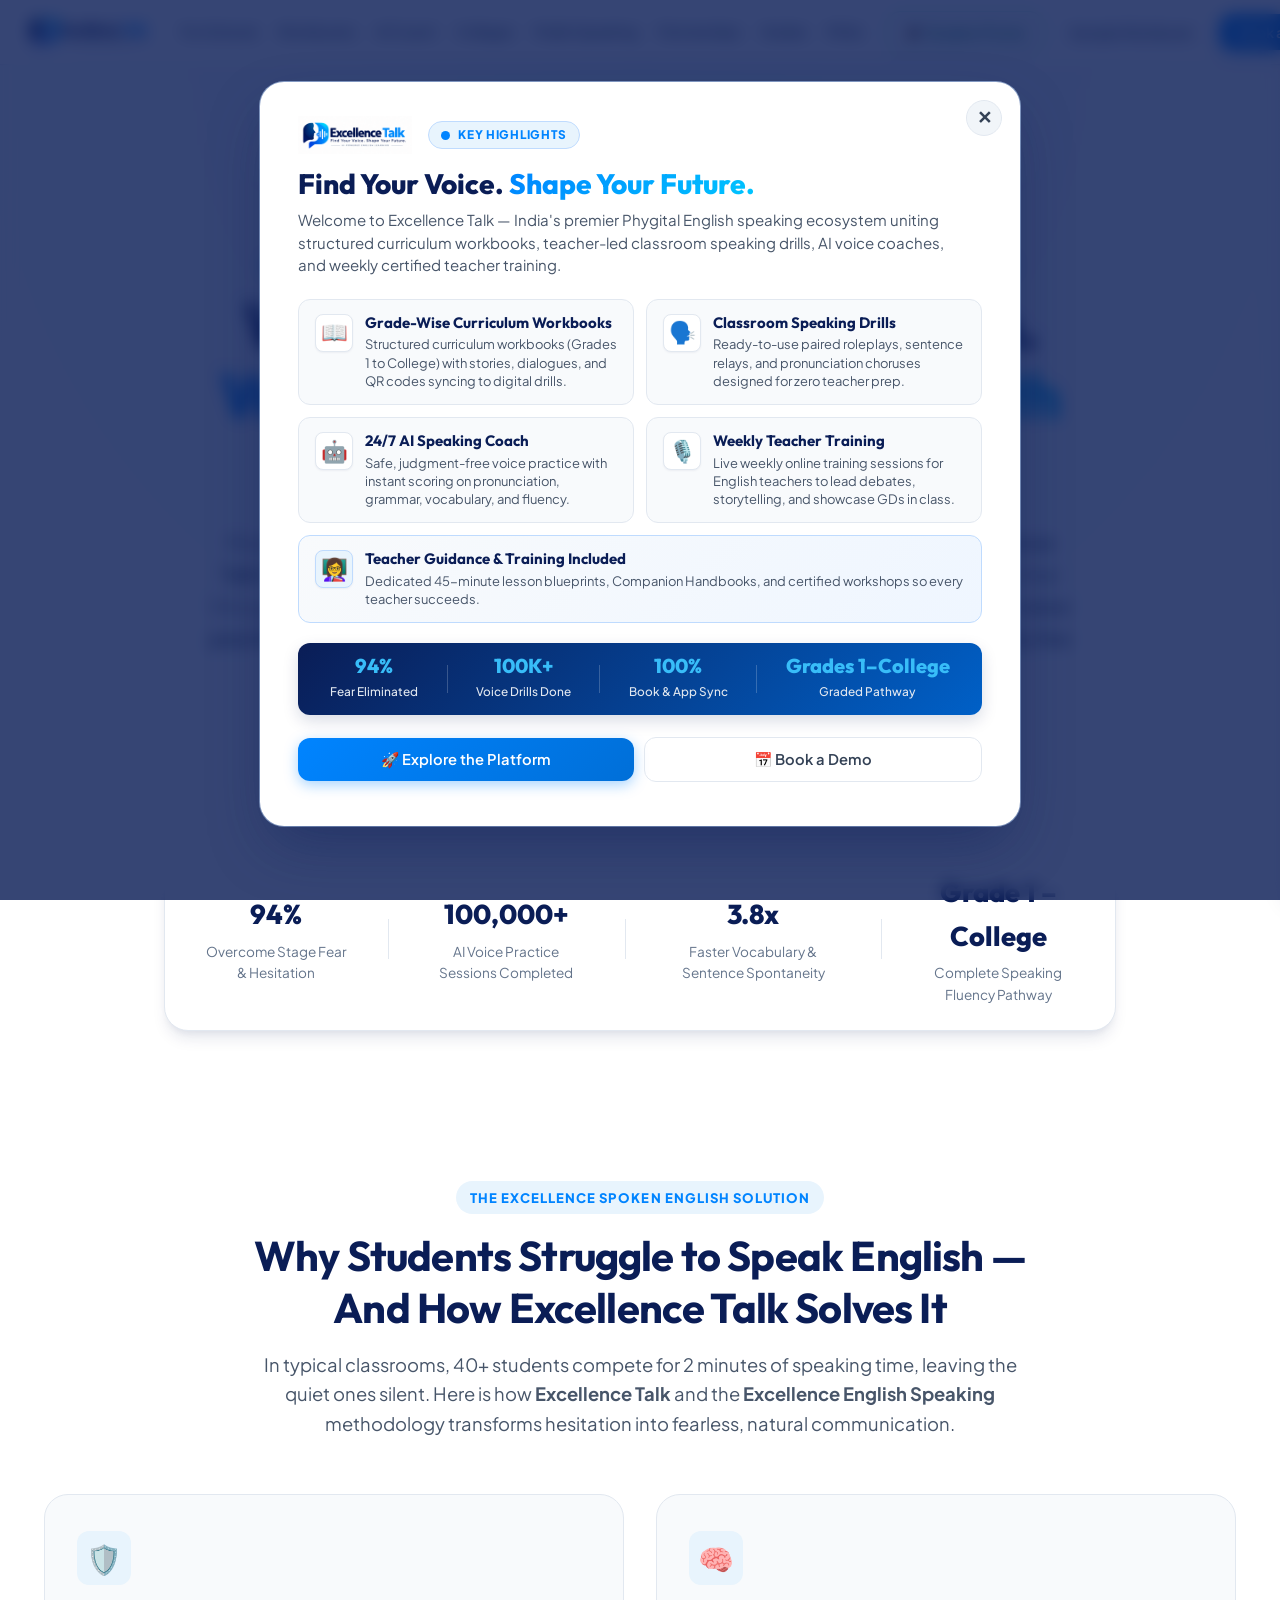
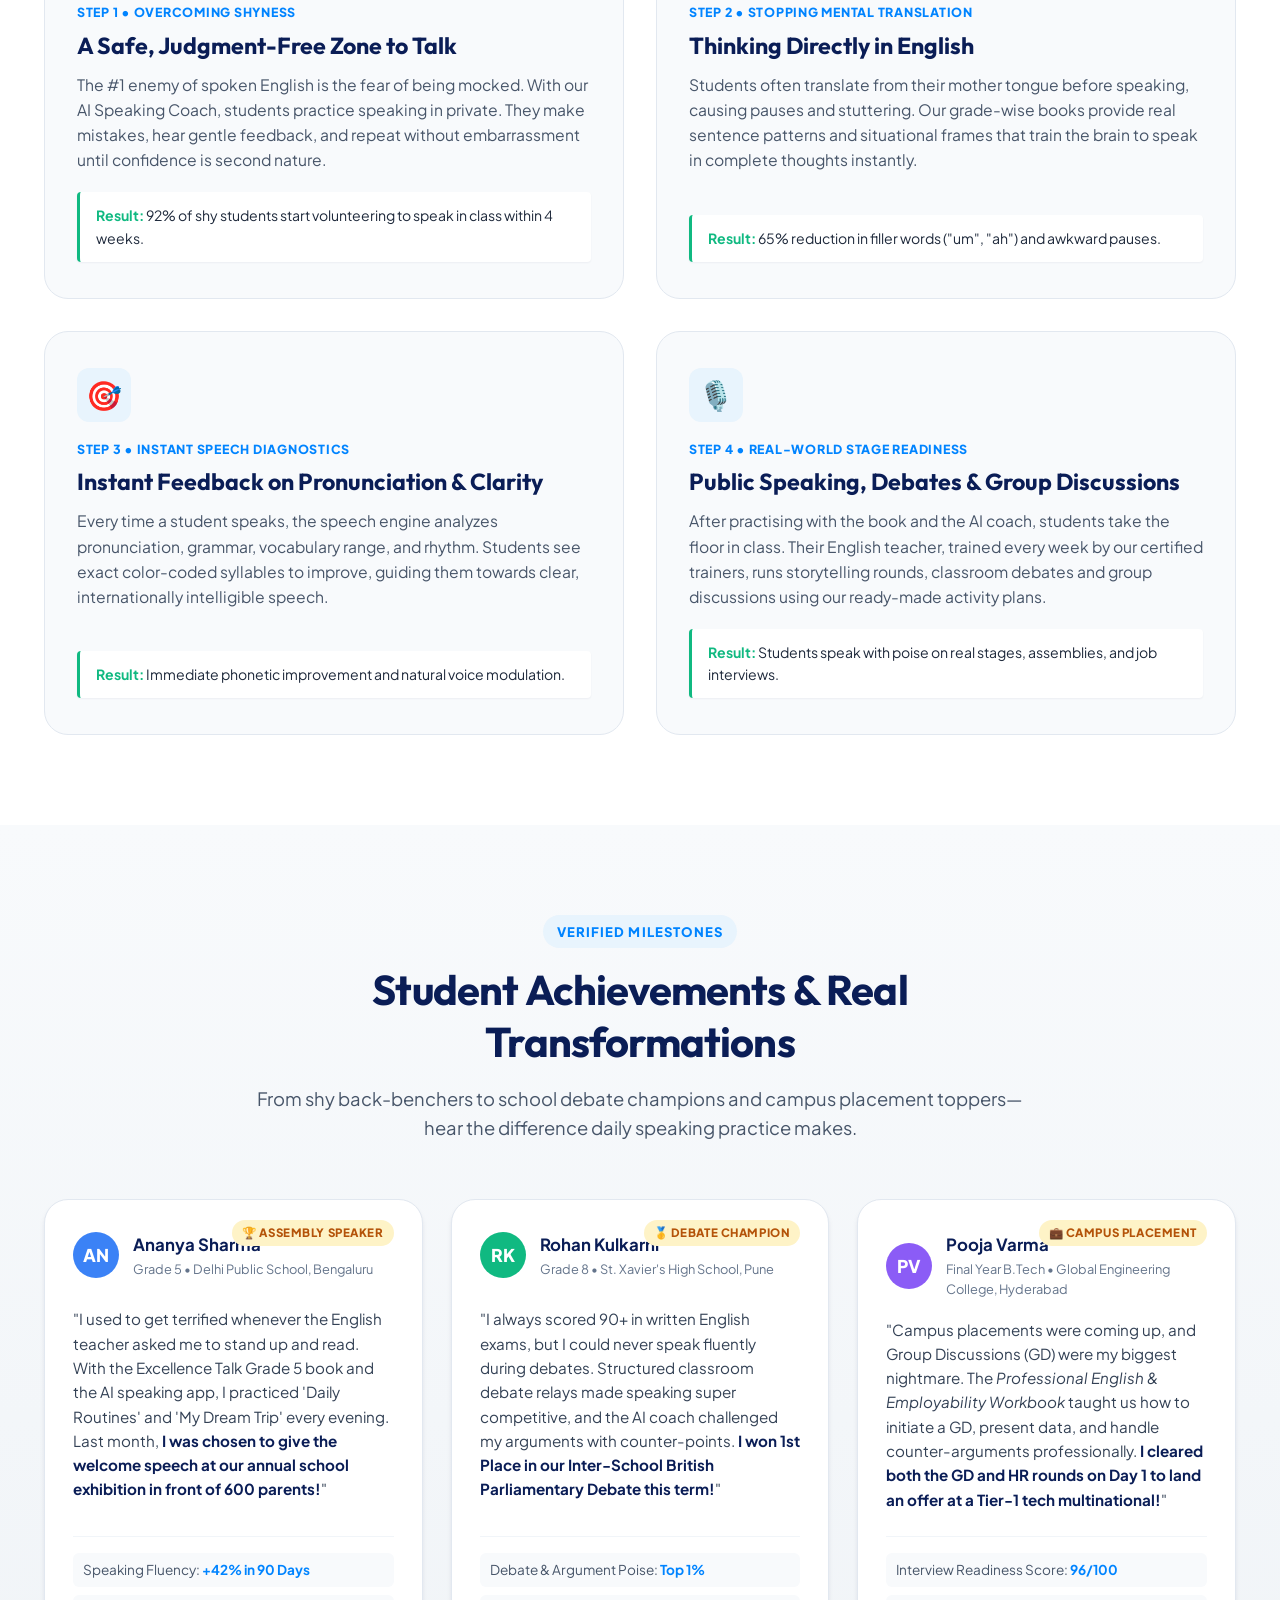
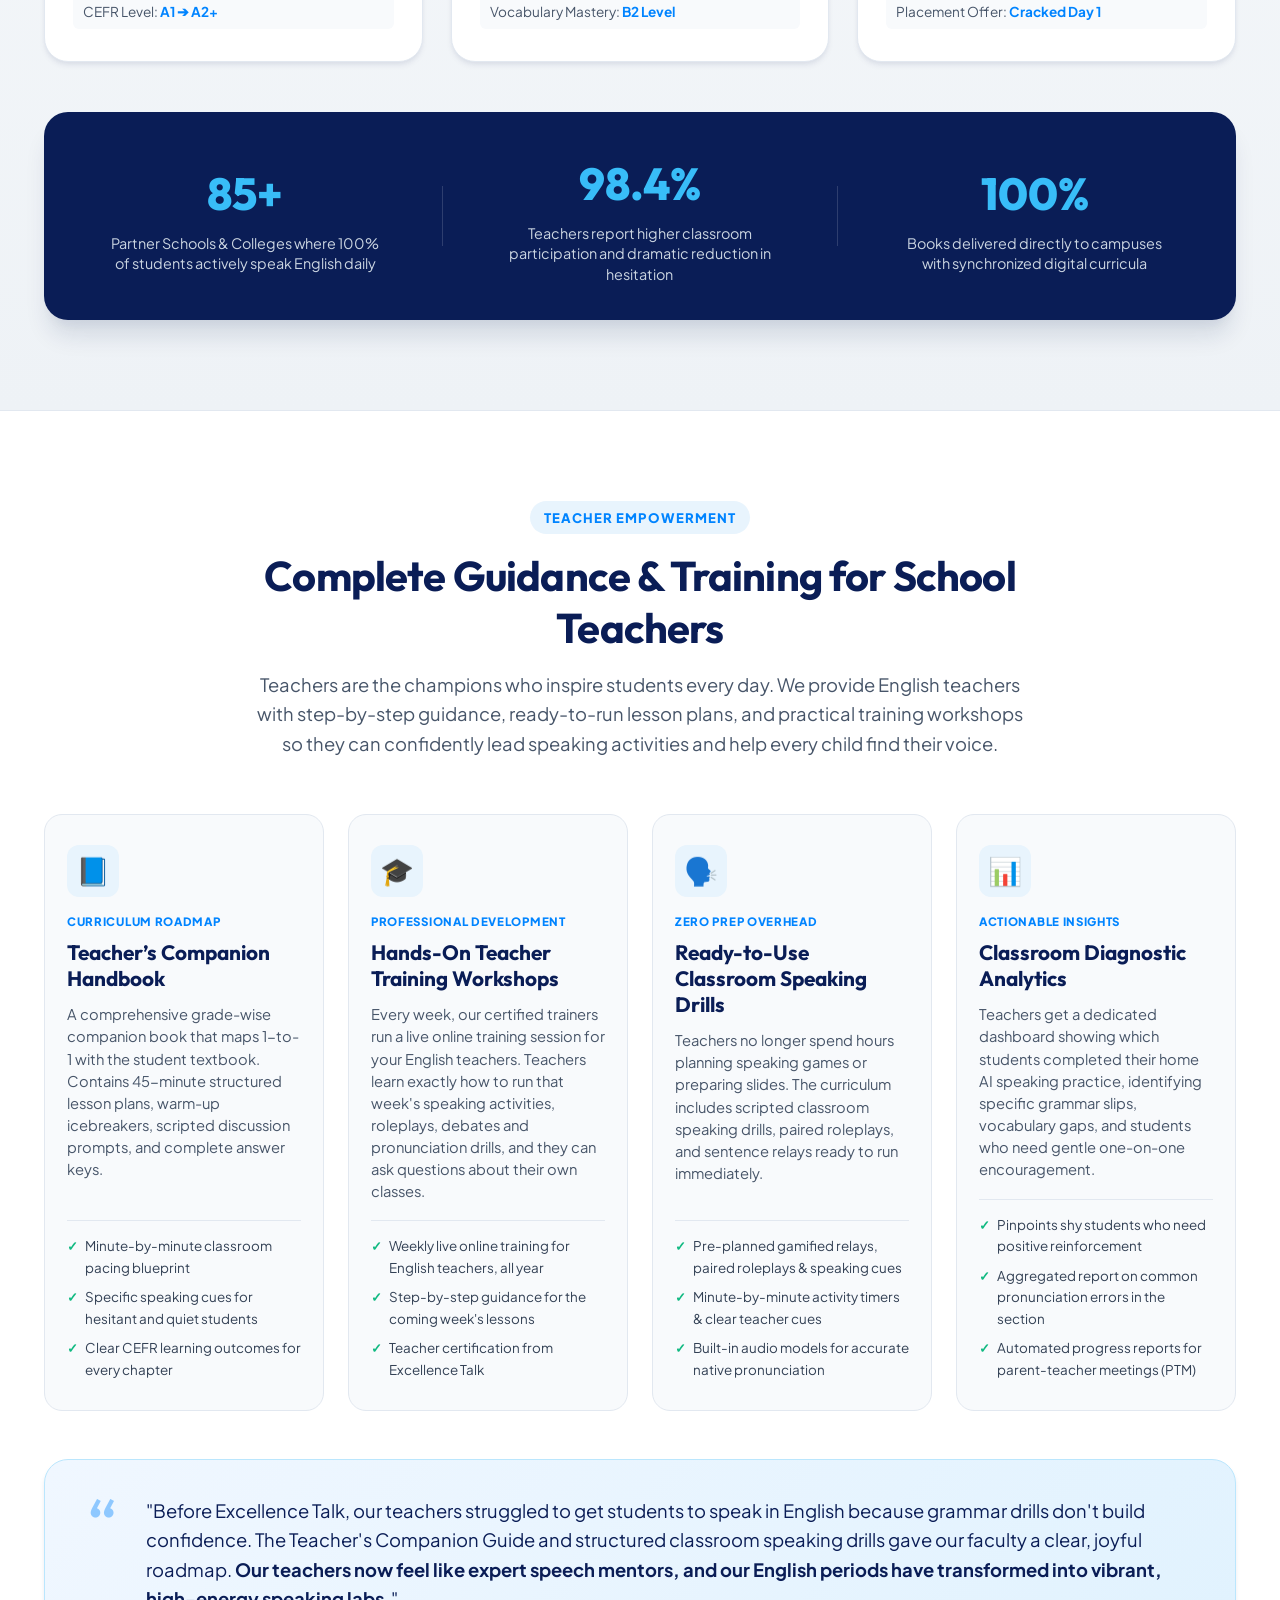
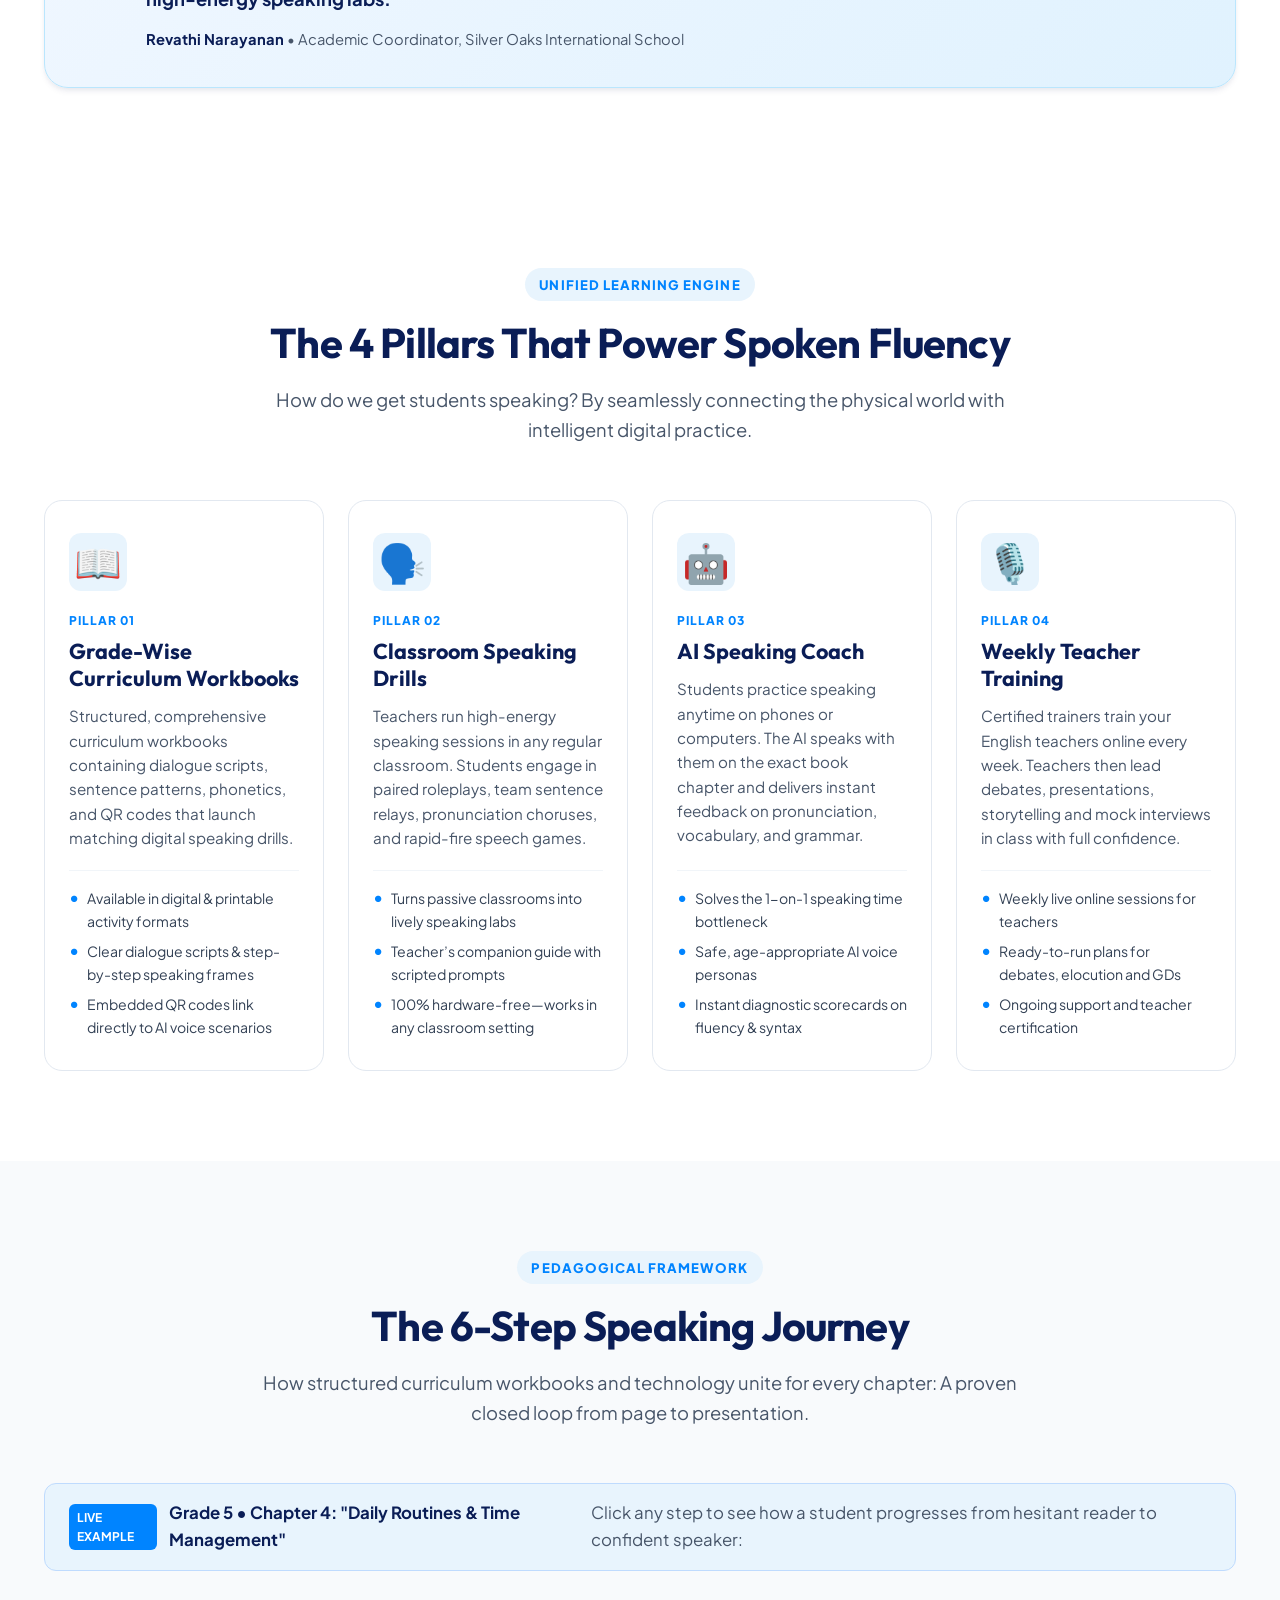
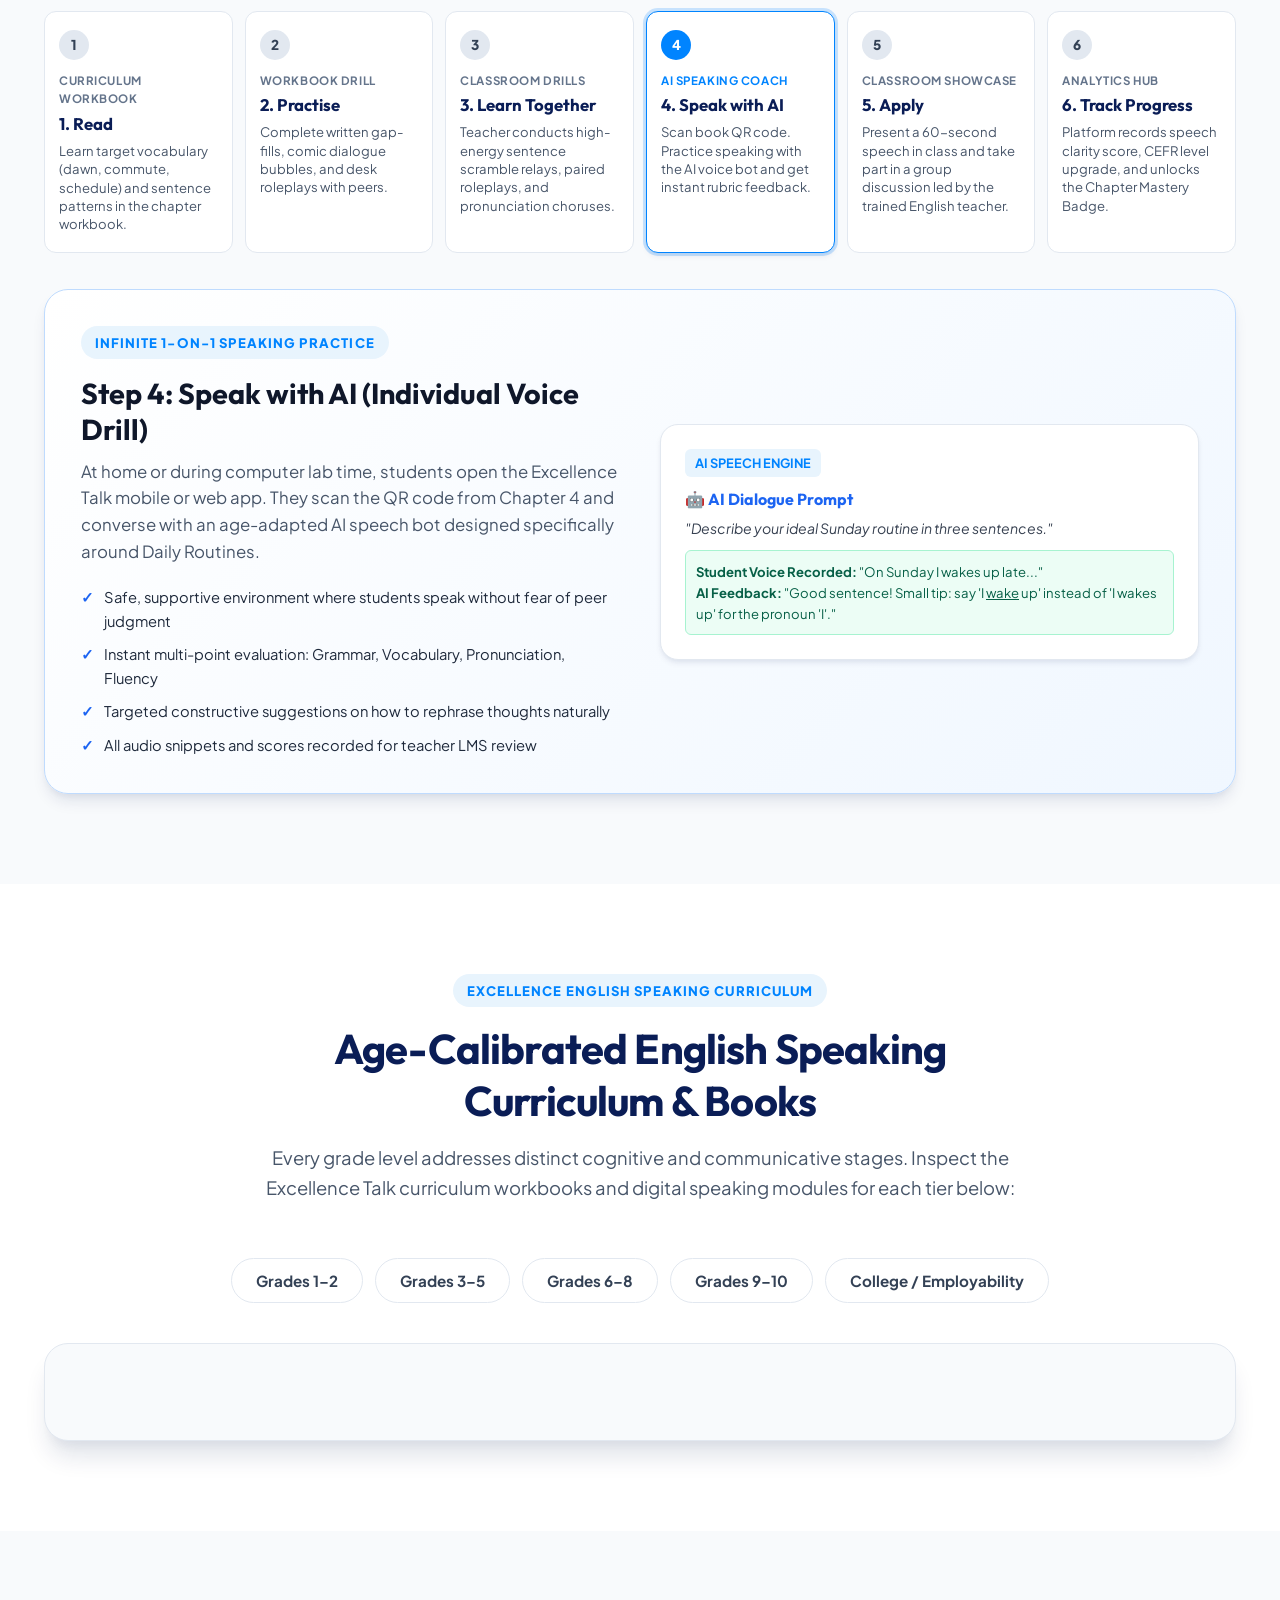
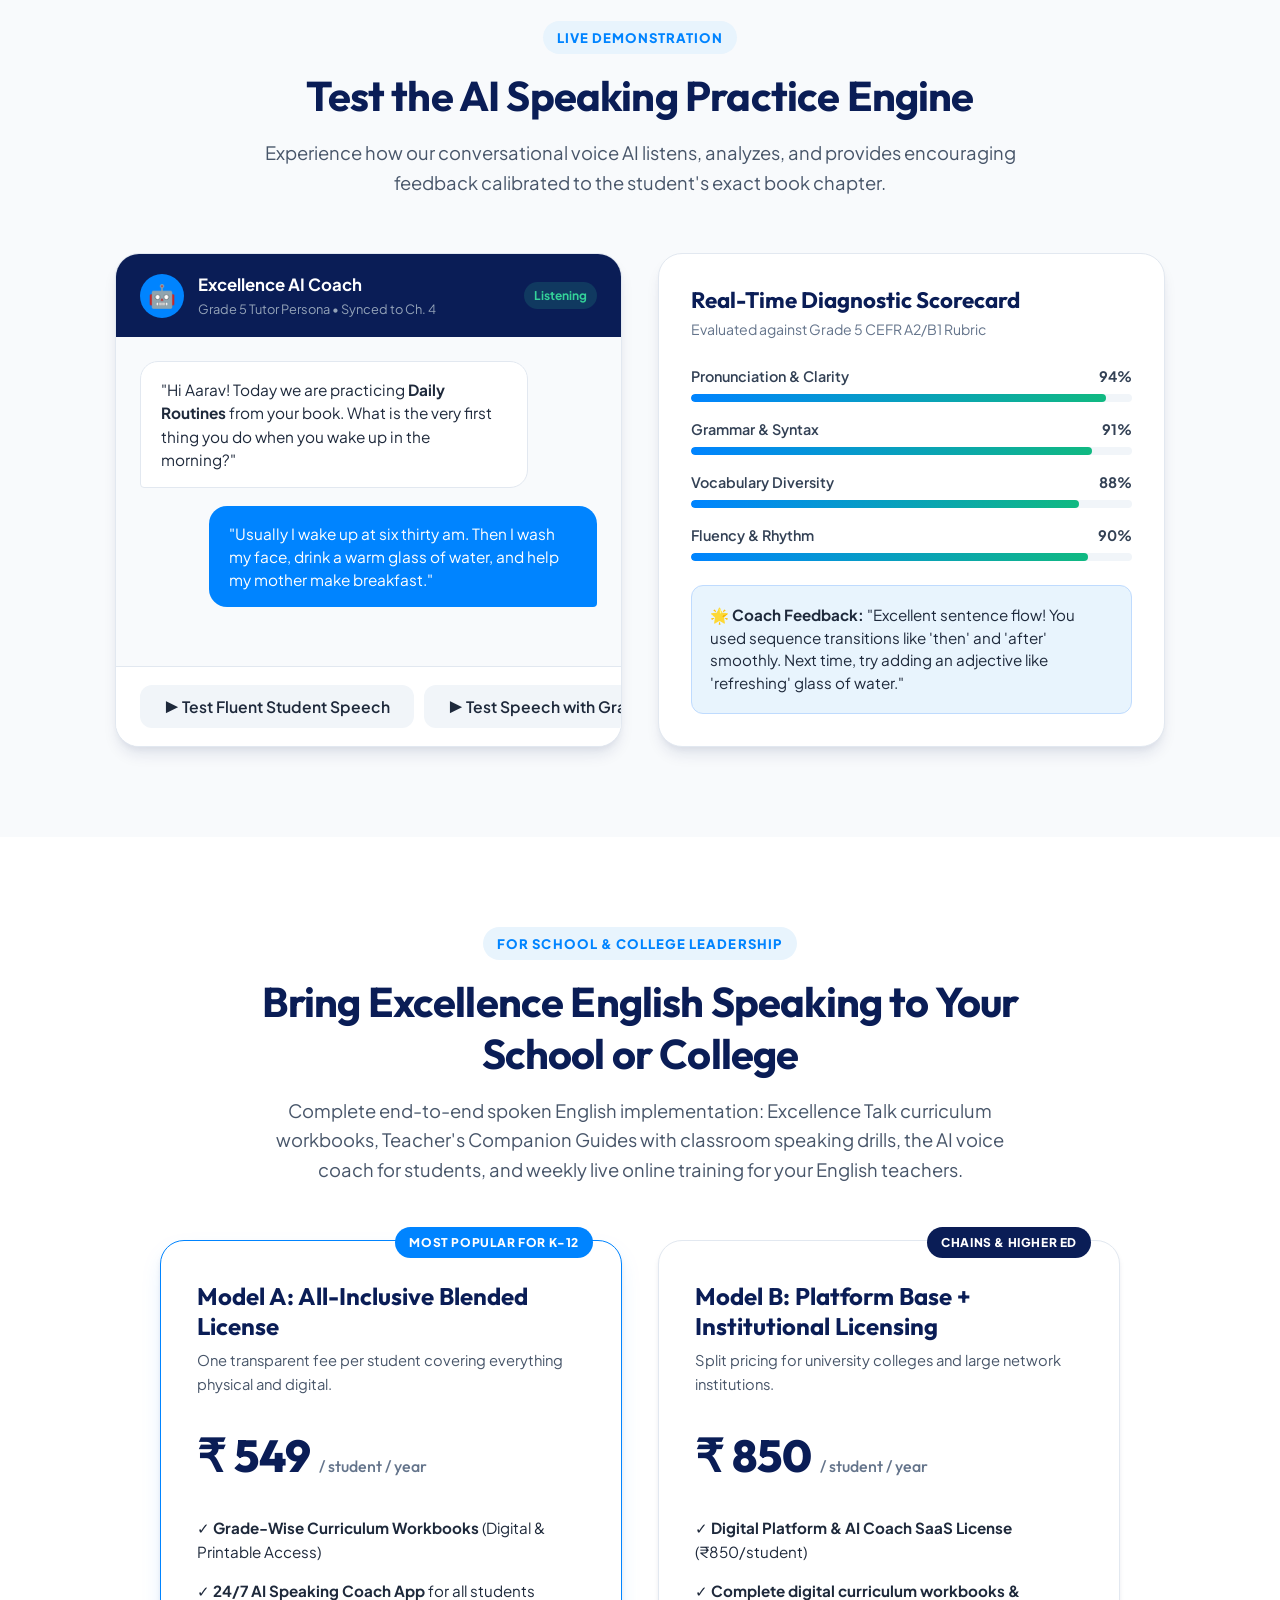
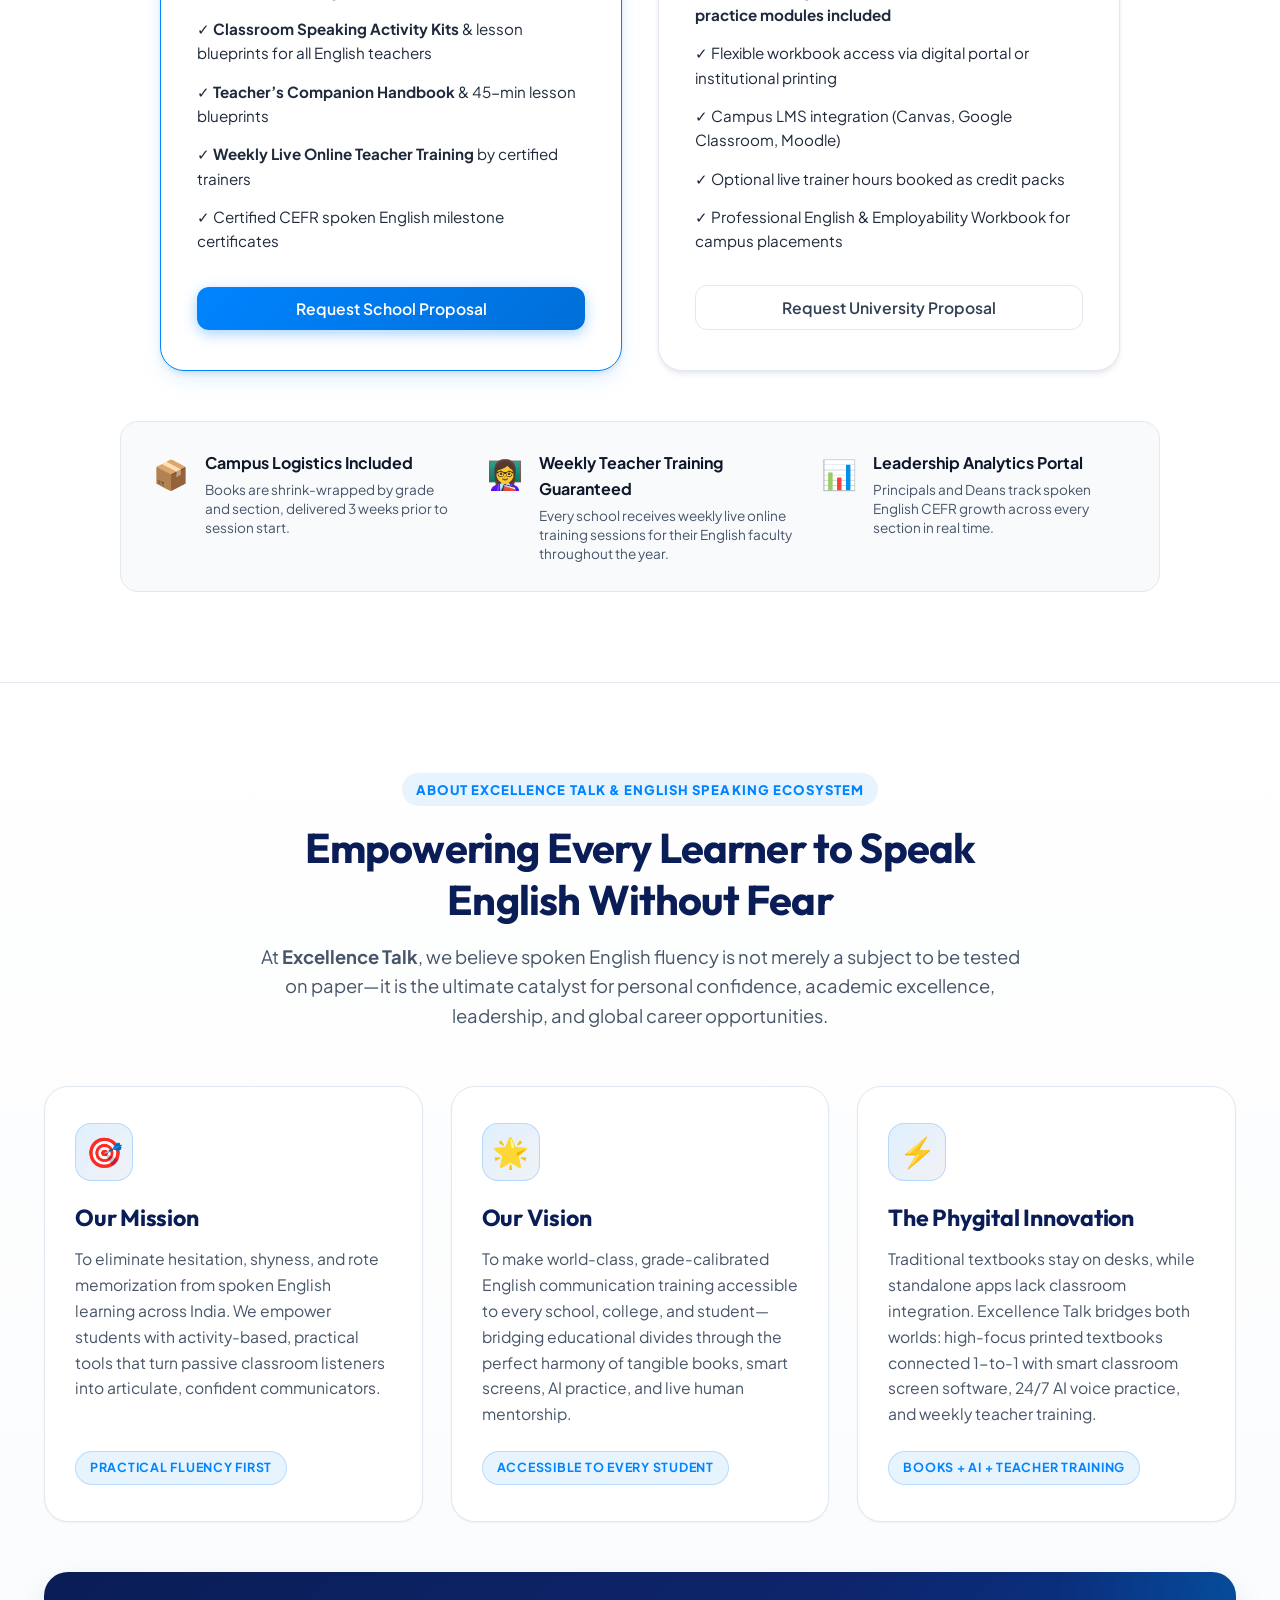
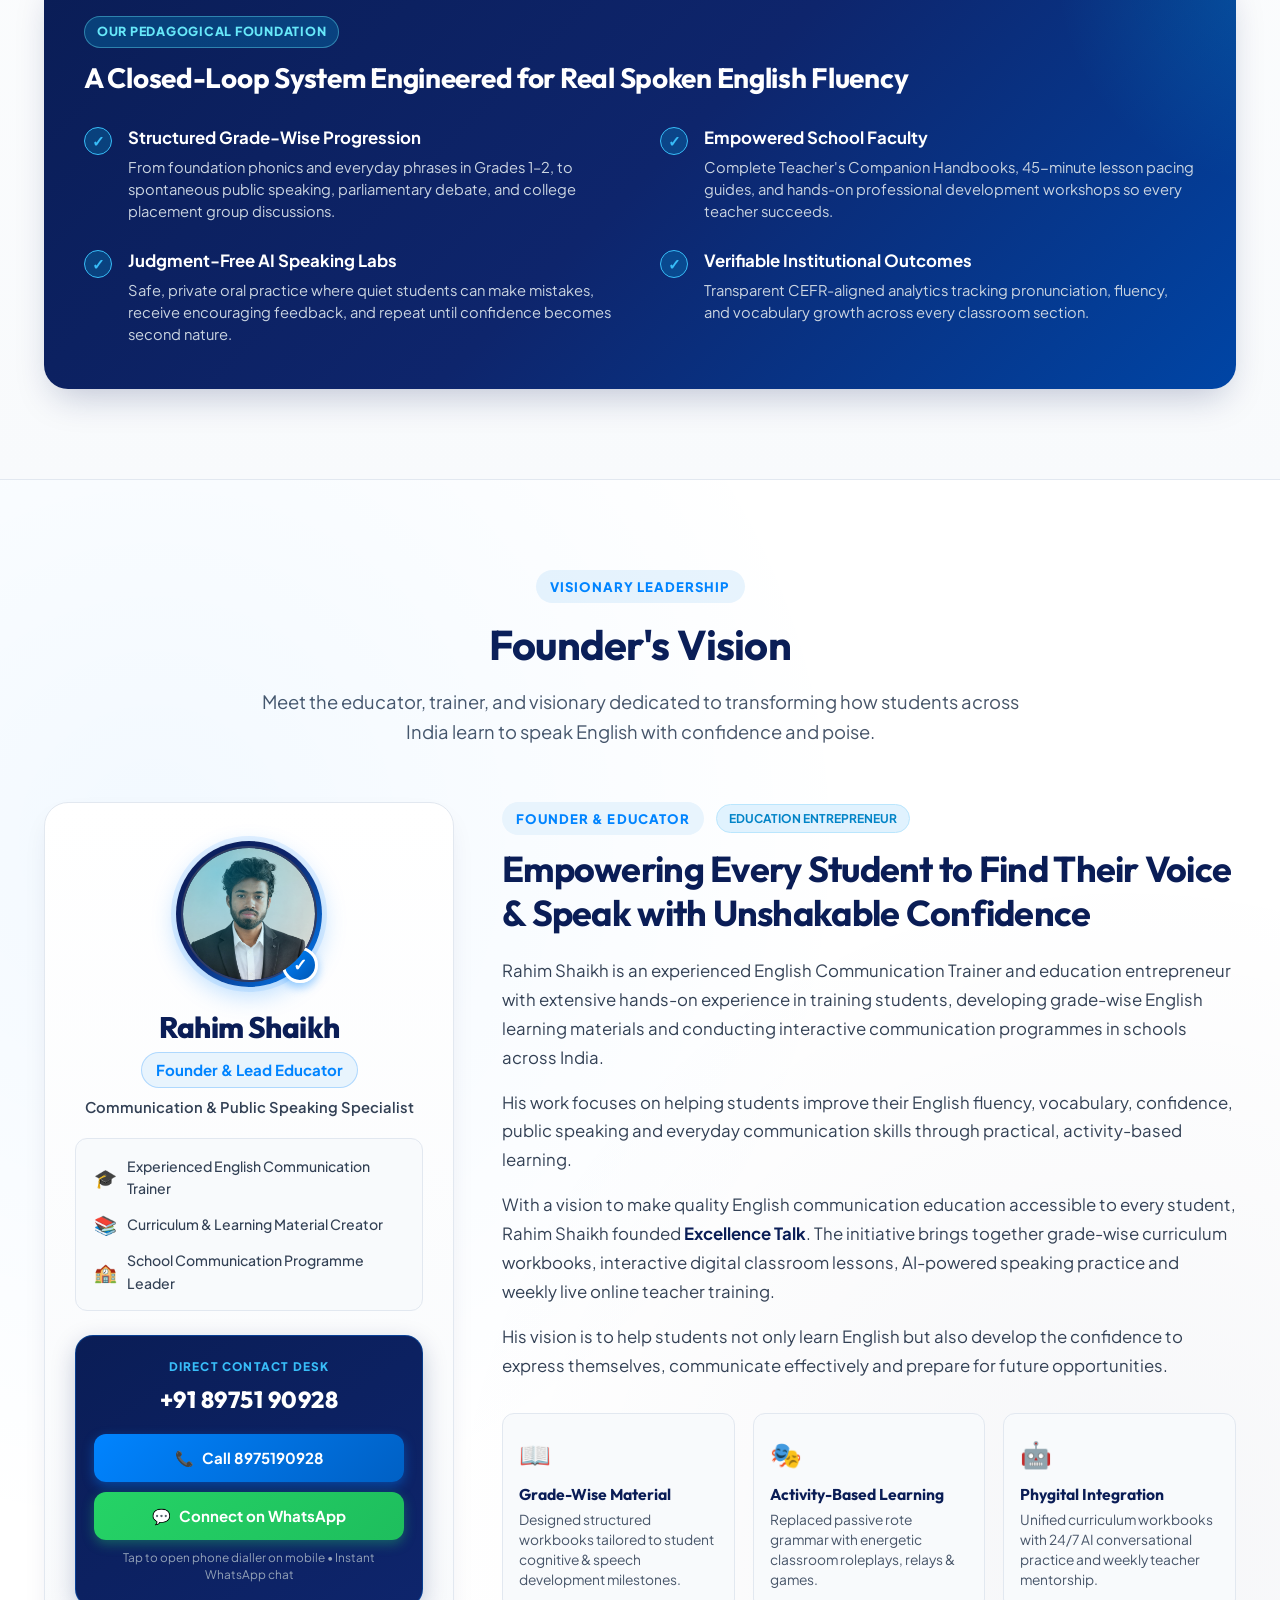
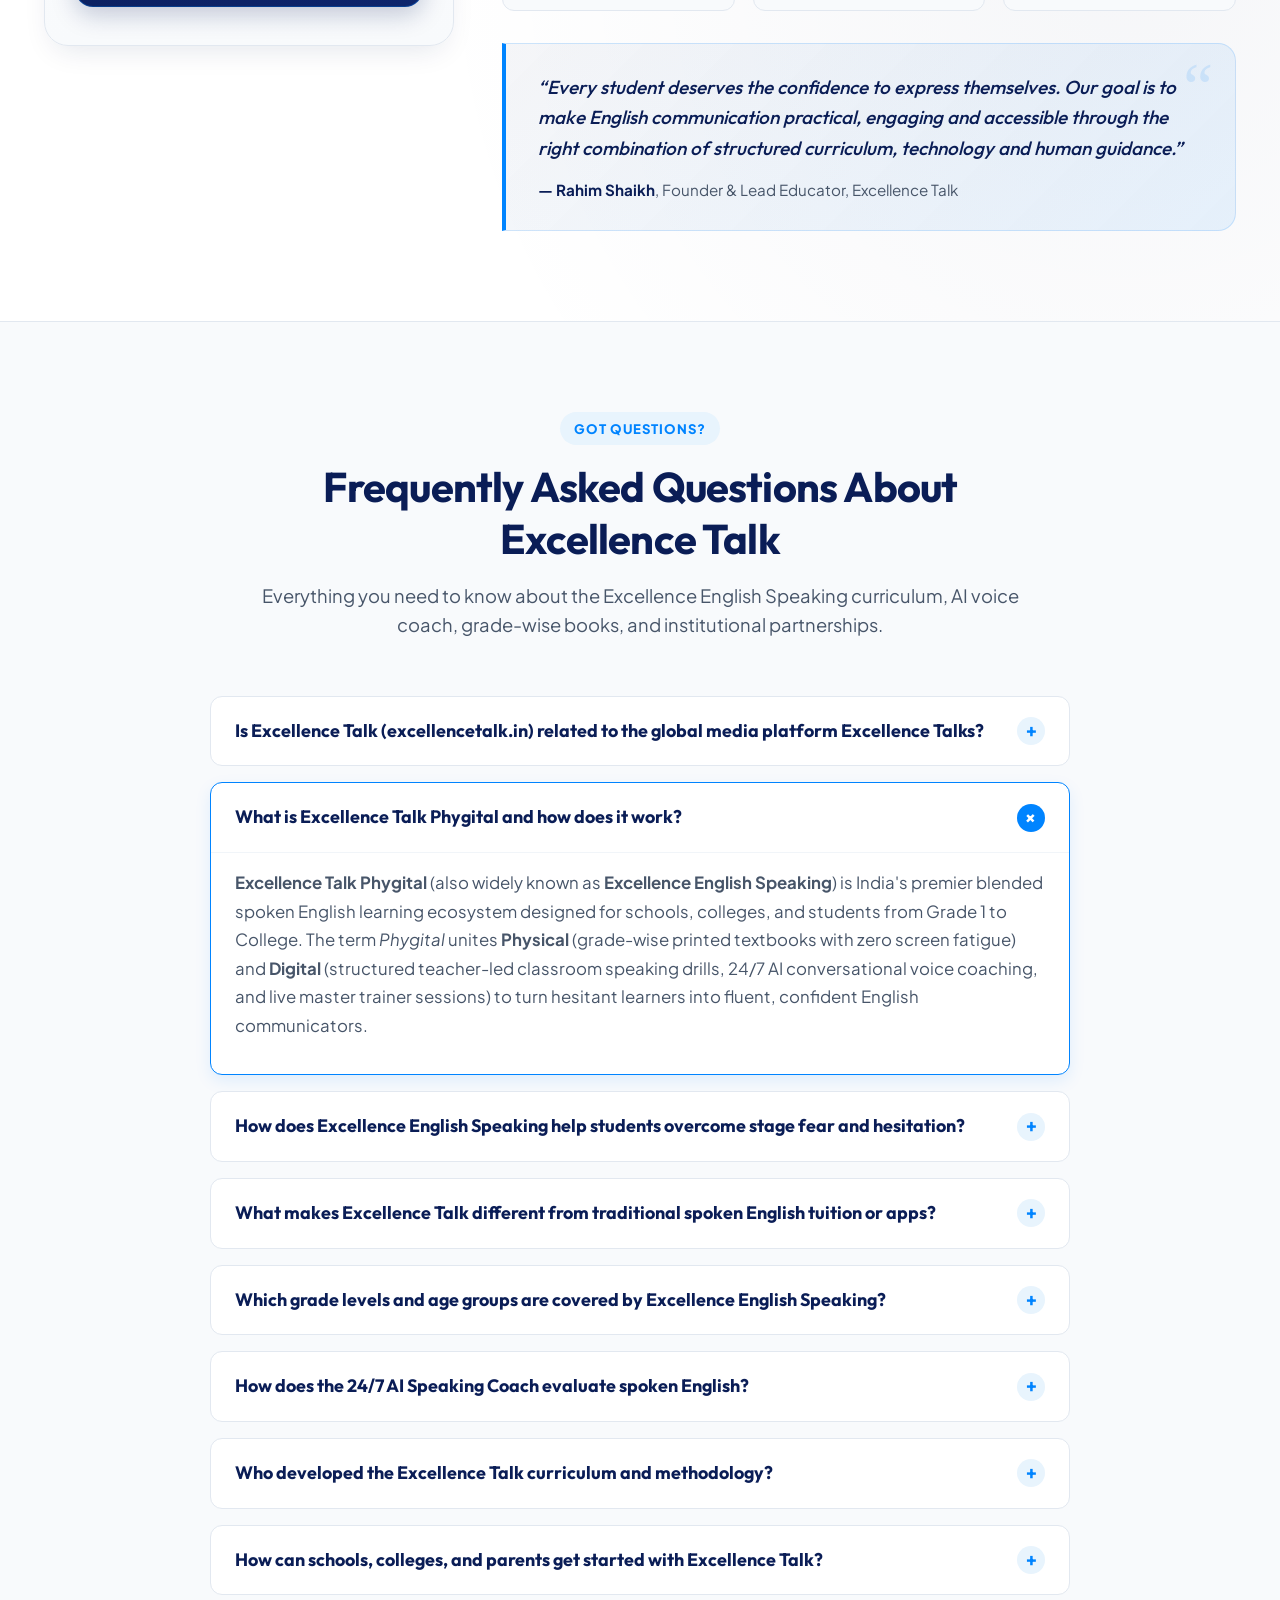
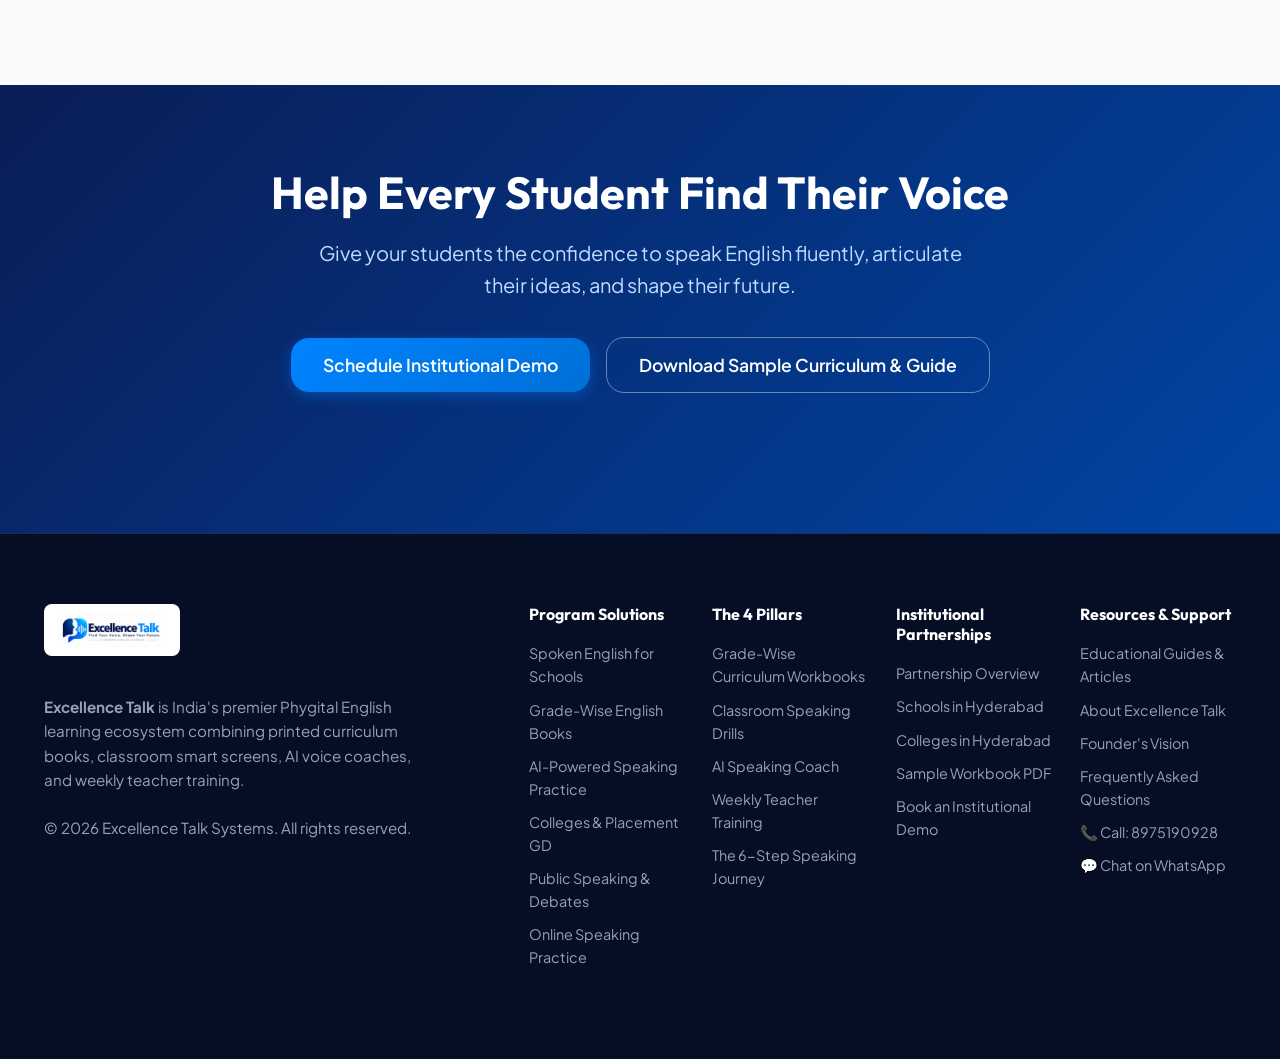
==== commit be813b1a: "Update pedagogy to weekly teacher training, set pricing to ₹549, and feature founder Rahim Shaikh" ====
--- a/index.html
+++ b/index.html
@@ -7,7 +7,7 @@
   <!-- Primary SEO Meta Tags -->
   <title>Excellence Talk | Spoken English &amp; Communication Skills for Schools and Colleges</title>
   <meta name="title" content="Excellence Talk | Spoken English &amp; Communication Skills for Schools and Colleges">
-  <meta name="description" content="Empower students with spoken English fluency through grade-wise curriculum workbooks, teacher-led classroom drills, 24/7 AI speech coaching, and certified live masterclasses.">
+  <meta name="description" content="Empower students with spoken English fluency through grade-wise curriculum workbooks, teacher-led classroom drills, 24/7 AI speech coaching, and weekly live online teacher training.">
   <meta name="keywords" content="spoken english for schools, english communication programme for schools, english speaking classes for school students, english communication skills for students, grade-wise english learning books, english workbook for school students, spoken english for college students, ai-powered english speaking practice, ai english speaking tutor, online english speaking practice, english fluency development, public speaking for students, communication skills training, english language training for schools, english training programmes for colleges, spoken english training in hyderabad, excellence talk, excellence english speaking">
   <meta name="author" content="Excellence Talk">
   <meta name="publisher" content="Excellence Talk Systems">
@@ -63,6 +63,12 @@
         "name": "Excellence Talk",
         "legalName": "Excellence Talk Systems (India)",
         "disambiguatingDescription": "Excellence Talk (excellencetalk.in) is an independent Indian educational technology ecosystem and Phygital English Speaking program, distinct and separate from any international digital media, podcast, or motivational consulting platform.",
+        "founder": {
+          "@type": "Person",
+          "name": "Rahim Shaikh",
+          "jobTitle": "Founder & Lead Educator",
+          "image": "https://excellencetalk.in/assets/rahim-shaikh.jpg"
+        },
         "address": {
           "@type": "PostalAddress",
           "addressCountry": "IN"
@@ -165,7 +171,7 @@
         "@type": "Course",
         "@id": "https://excellencetalk.in/#course",
         "name": "Excellence Talk Phygital English Speaking & Communication Program",
-        "description": "A comprehensive grade-wise spoken English and communication curriculum from Grade 1 to College, integrating structured curriculum workbooks, classroom speaking drills, 24/7 AI speech coaching, and live group discussion masterclasses.",
+        "description": "A comprehensive grade-wise spoken English and communication curriculum from Grade 1 to College, integrating structured curriculum workbooks, classroom speaking drills, 24/7 AI speech coaching, and weekly live online teacher training.",
         "provider": {
           "@type": "EducationalOrganization",
           "name": "Excellence Talk",
@@ -198,7 +204,7 @@
             "name": "What is Excellence Talk Phygital and how does it work?",
             "acceptedAnswer": {
               "@type": "Answer",
-              "text": "Excellence Talk is India's premier English learning ecosystem combining structured curriculum workbooks with digital learning technology: 1-to-1 chapter QR codes, teacher-led classroom speaking activities, 24/7 AI conversational voice coaching, and certified live master trainer sessions."
+              "text": "Excellence Talk is India's premier English learning ecosystem combining structured curriculum workbooks with digital learning technology: 1-to-1 chapter QR codes, teacher-led classroom speaking activities, 24/7 AI conversational voice coaching, and weekly live online training for your English teachers by certified trainers."
             }
           },
           {
@@ -206,7 +212,7 @@
             "name": "What is Excellence Talk (Excellence English Speaking)?",
             "acceptedAnswer": {
               "@type": "Answer",
-              "text": "Excellence Talk (also known as Excellence English Speaking) is India's premier English learning ecosystem. It combines grade-wise curriculum workbooks, structured classroom speaking activities, 24/7 AI voice practice, and live master trainer sessions to turn hesitant students into fluent, fearless English speakers."
+              "text": "Excellence Talk (also known as Excellence English Speaking) is India's premier English learning ecosystem. It combines grade-wise curriculum workbooks, structured classroom speaking activities led by teachers, 24/7 AI voice practice, and weekly live online teacher training to turn hesitant students into fluent, fearless English speakers."
             }
           },
           {
@@ -214,7 +220,7 @@
             "name": "How does Excellence English Speaking help students overcome stage fear and hesitation?",
             "acceptedAnswer": {
               "@type": "Answer",
-              "text": "Excellence Talk eliminates speaking anxiety through a private, judgment-free AI speaking coach where students practice oral conversations without fear of mockery. It stops mental mother-tongue translation with practical sentence patterns and builds stage confidence through active classroom games and live masterclass debates."
+              "text": "Excellence Talk eliminates speaking anxiety through a private, judgment-free AI speaking coach where students practice oral conversations without fear of mockery. It stops mental mother-tongue translation with practical sentence patterns and builds stage confidence through active classroom games and showcase debates led by their trained English teachers."
             }
           },
           {
@@ -339,7 +345,7 @@
         Most students understand English grammar, but <strong>freeze when asked to speak</strong>. 
         <strong>Excellence Talk Phygital (Excellence English Speaking)</strong> breaks the barrier of hesitation and stage fear through a proven Phygital system: 
         <strong>structured grade-wise workbooks</strong>, <strong>daily 1-on-1 AI voice practice</strong>, 
-        <strong>interactive classroom speaking games</strong>, and <strong>live trainer masterclasses</strong>.
+        <strong>interactive classroom speaking games led by your own teachers</strong>, and <strong>weekly live online training for your English teachers by certified trainers</strong>.
       </p>
 
       <div class="hero-cta-group">
@@ -433,8 +439,7 @@
           <div class="trans-step-tag">Step 4 • Real-World Stage Readiness</div>
           <h3>Public Speaking, Debates & Group Discussions</h3>
           <p>
-            After drilling with the book and AI, students take the floor in live trainer masterclasses. 
-            They present storytelling, participate in British Parliamentary debates, or lead college corporate group discussions.
+            After practising with the book and the AI coach, students take the floor in class. Their English teacher, trained every week by our certified trainers, runs storytelling rounds, classroom debates and group discussions using our ready-made activity plans.
           </p>
           <div class="trans-metric">
             <strong>Result:</strong> Students speak with poise on real stages, assemblies, and job interviews.
@@ -572,13 +577,12 @@
           <span class="teacher-badge">Professional Development</span>
           <h3>Hands-On Teacher Training Workshops</h3>
           <p>
-            Certified master trainers conduct comprehensive offline and online faculty development programs. 
-            Teachers learn proven methodologies to conduct engaging roleplays, debates, and pronunciation choruses.
+            Every week, our certified trainers run a live online training session for your English teachers. Teachers learn exactly how to run that week's speaking activities, roleplays, debates and pronunciation drills, and they can ask questions about their own classes.
           </p>
           <ul class="teacher-card-bullets">
-            <li>Modern techniques to eliminate student stage fear</li>
-            <li>Phonetics, syllable stress & accent neutralization drills</li>
-            <li>Quarterly pedagogical refresher sessions & certifications</li>
+            <li>Weekly live online training for English teachers, all year</li>
+            <li>Step-by-step guidance for the coming week's lessons</li>
+            <li>Teacher certification from Excellence Talk</li>
           </ul>
         </div>
 
@@ -685,12 +689,12 @@
         <div class="pillar-card pillar-live">
           <div class="pillar-icon">🎙️</div>
           <span class="pillar-number">Pillar 04</span>
-          <h3>Live Trainers & GD Sessions</h3>
-          <p>Certified master trainers lead live small-group sessions. Students showcase what they studied in debates, presentations, storytelling, and high-stakes mock interviews.</p>
+          <h3>Weekly Teacher Training</h3>
+          <p>Certified trainers train your English teachers online every week. Teachers then lead debates, presentations, storytelling and mock interviews in class with full confidence.</p>
           <ul class="pillar-bullets">
-            <li>Real-world pressure testing and social fluency</li>
-            <li>Formal debates, MUN, and elocution</li>
-            <li>Corporate Group Discussion (GD) for college</li>
+            <li>Weekly live online sessions for teachers</li>
+            <li>Ready-to-run plans for debates, elocution and GDs</li>
+            <li>Ongoing support and teacher certification</li>
           </ul>
         </div>
       </div>
@@ -757,9 +761,9 @@
         <div class="timeline-step" onclick="selectLoopStep(5)" id="loop-step-5">
           <div class="step-badge">5</div>
           <div class="step-content">
-            <span class="step-action">Live Masterclass</span>
+            <span class="step-action">Classroom Showcase</span>
             <h4>5. Apply</h4>
-            <p>Present a 60-second speech in a live trainer session and participate in a group discussion.</p>
+            <p>Present a 60-second speech in class and take part in a group discussion led by the trained English teacher.</p>
           </div>
         </div>
 
@@ -899,7 +903,7 @@
         <h2>Bring Excellence English Speaking to Your School or College</h2>
         <p class="section-desc">
           Complete end-to-end spoken English implementation: Excellence Talk curriculum workbooks, Teacher's Companion Guides with classroom speaking drills, 
-          AI voice coach for students, and certified live trainer masterclasses.
+          the AI voice coach for students, and weekly live online training for your English teachers.
         </p>
       </div>
 
@@ -909,13 +913,13 @@
           <div class="card-badge">Most Popular for K-12</div>
           <h3>Model A: All-Inclusive Blended License</h3>
           <p class="pricing-sub">One transparent fee per student covering everything physical and digital.</p>
-          <div class="price-figure">₹ 1,450 <span>/ student / year</span></div>
+          <div class="price-figure">₹ 549 <span>/ student / year</span></div>
           <ul class="pricing-features">
             <li>✓ <strong>Grade-Wise Curriculum Workbooks</strong> (Digital & Printable Access)</li>
             <li>✓ <strong>24/7 AI Speaking Coach App</strong> for all students</li>
             <li>✓ <strong>Classroom Speaking Activity Kits</strong> & lesson blueprints for all English teachers</li>
             <li>✓ <strong>Teacher’s Companion Handbook</strong> & 45-min lesson blueprints</li>
-            <li>✓ <strong>Live Trainer Masterclasses</strong> (Monthly live GDs / Debates)</li>
+            <li>✓ <strong>Weekly Live Online Teacher Training</strong> by certified trainers</li>
             <li>✓ Certified CEFR spoken English milestone certificates</li>
           </ul>
           <button class="btn btn-primary btn-block" onclick="openModal('quote-a')">Request School Proposal</button>
@@ -951,8 +955,8 @@
         <div class="guarantee-col">
           <span class="icon">👩‍🏫</span>
           <div>
-            <strong>Teacher Onboarding Guaranteed</strong>
-            <p>Every school receives 2 comprehensive live training sessions for their English faculty.</p>
+            <strong>Weekly Teacher Training Guaranteed</strong>
+            <p>Every school receives weekly live online training sessions for their English faculty throughout the year.</p>
           </div>
         </div>
         <div class="guarantee-col">
@@ -1003,9 +1007,9 @@
           <div class="about-icon-box">⚡</div>
           <h3>The Phygital Innovation</h3>
           <p>
-            Traditional textbooks stay on desks, while standalone apps lack classroom integration. Excellence Talk bridges both worlds: high-focus printed textbooks connected 1-to-1 with smart classroom screen software, 24/7 AI voice practice, and live masterclasses.
+            Traditional textbooks stay on desks, while standalone apps lack classroom integration. Excellence Talk bridges both worlds: high-focus printed textbooks connected 1-to-1 with smart classroom screen software, 24/7 AI voice practice, and weekly teacher training.
           </p>
-          <div class="about-card-badge">Books + AI + Masterclasses</div>
+          <div class="about-card-badge">Books + AI + Teacher Training</div>
         </div>
       </div>
 
@@ -1066,15 +1070,14 @@
           <div class="founder-visual-wrapper">
             <div class="founder-avatar-crest">
               <div class="founder-avatar-inner">
-                <span class="founder-initials">ET</span>
-                <span class="founder-avatar-subtag">Educator</span>
+                <img src="assets/rahim-shaikh.jpg" alt="Rahim Shaikh - Founder &amp; Lead Educator" class="founder-avatar-img">
               </div>
             </div>
             <div class="founder-verified-badge" title="Verified Founder">✓</div>
           </div>
 
-          <h3 class="founder-name-highlight">Founder &amp; Lead Educator</h3>
-          <div class="founder-designation-primary">Founder – Excellence Talk</div>
+          <h3 class="founder-name-highlight">Rahim Shaikh</h3>
+          <div class="founder-designation-primary">Founder &amp; Lead Educator</div>
           <div class="founder-designation-secondary">Communication &amp; Public Speaking Specialist</div>
 
           <div class="founder-credentials-strip">
@@ -1125,13 +1128,13 @@
 
           <div class="founder-intro-body">
             <p>
-              Our Founder is an experienced English Communication Trainer and education entrepreneur with extensive hands-on experience in training students, developing grade-wise English learning materials and conducting interactive communication programmes in schools across India.
+              Rahim Shaikh is an experienced English Communication Trainer and education entrepreneur with extensive hands-on experience in training students, developing grade-wise English learning materials and conducting interactive communication programmes in schools across India.
             </p>
             <p>
               His work focuses on helping students improve their English fluency, vocabulary, confidence, public speaking and everyday communication skills through practical, activity-based learning.
             </p>
             <p>
-              With a vision to make quality English communication education accessible to every student, he founded <strong>Excellence Talk</strong>. The initiative brings together grade-wise curriculum workbooks, interactive digital classroom lessons, AI-powered speaking practice and live trainer-led sessions.
+              With a vision to make quality English communication education accessible to every student, Rahim Shaikh founded <strong>Excellence Talk</strong>. The initiative brings together grade-wise curriculum workbooks, interactive digital classroom lessons, AI-powered speaking practice and weekly live online teacher training.
             </p>
             <p>
               His vision is to help students not only learn English but also develop the confidence to express themselves, communicate effectively and prepare for future opportunities.
@@ -1153,7 +1156,7 @@
             <div class="founder-focus-card">
               <div class="focus-card-icon">🤖</div>
               <h4>Phygital Integration</h4>
-              <p>Unified curriculum workbooks with 24/7 AI conversational practice and live human mentorship.</p>
+              <p>Unified curriculum workbooks with 24/7 AI conversational practice and weekly teacher mentorship.</p>
             </div>
           </div>
 
@@ -1164,7 +1167,7 @@
               “Every student deserves the confidence to express themselves. Our goal is to make English communication practical, engaging and accessible through the right combination of structured curriculum, technology and human guidance.”
             </blockquote>
             <div class="founder-quote-author">
-              <strong>— Founder</strong>, Excellence Talk
+              <strong>— Rahim Shaikh</strong>, Founder &amp; Lead Educator, Excellence Talk
             </div>
           </div>
         </div>
@@ -1316,7 +1319,7 @@
     <div class="container footer-content">
       <div class="footer-brand">
         <img src="assets/logo.png" alt="Excellence Talk - Excellence English Speaking Logo" class="footer-logo-img">
-        <p><strong>Excellence Talk</strong> is India's premier Phygital English learning ecosystem combining printed curriculum books, classroom smart screens, AI voice coaches, and live master trainers.</p>
+        <p><strong>Excellence Talk</strong> is India's premier Phygital English learning ecosystem combining printed curriculum books, classroom smart screens, AI voice coaches, and weekly teacher training.</p>
         <p class="copyright">© 2026 Excellence Talk Systems. All rights reserved.</p>
       </div>
 
@@ -1335,7 +1338,7 @@
           <a href="grade-wise-english-books.html">Grade-Wise Curriculum Workbooks</a>
           <a href="index.html#method">Classroom Speaking Drills</a>
           <a href="ai-english-speaking-practice.html">AI Speaking Coach</a>
-          <a href="online-english-speaking-practice.html">Live Masterclasses &amp; GDs</a>
+          <a href="index.html#features">Weekly Teacher Training</a>
           <a href="index.html#speaking-loop">The 6-Step Speaking Journey</a>
         </div>
         <div class="footer-col">
@@ -1374,7 +1377,7 @@
         </div>
         <h2 class="welcome-popup-title">Find Your Voice. <span class="gradient-text">Shape Your Future.</span></h2>
         <p class="welcome-popup-subtitle">
-          Welcome to Excellence Talk — India's premier Phygital English speaking ecosystem uniting structured curriculum workbooks, teacher-led classroom speaking drills, AI voice coaches, and live master trainers.
+          Welcome to Excellence Talk — India's premier Phygital English speaking ecosystem uniting structured curriculum workbooks, teacher-led classroom speaking drills, AI voice coaches, and weekly certified teacher training.
         </p>
       </div>
 
@@ -1407,8 +1410,8 @@
         <div class="welcome-highlight-item">
           <div class="welcome-highlight-icon">🎙️</div>
           <div class="welcome-highlight-text">
-            <h4>Live Trainers & Debates</h4>
-            <p>Scheduled small-group sessions for storytelling, parliamentary debates, and college campus placement GDs.</p>
+            <h4>Weekly Teacher Training</h4>
+            <p>Live weekly online training sessions for English teachers to lead debates, storytelling, and showcase GDs in class.</p>
           </div>
         </div>
 
--- a/style.css
+++ b/style.css
@@ -1816,6 +1816,18 @@
   height: 160%;
   background: radial-gradient(circle at 35% 30%, rgba(0, 198, 255, 0.35) 0%, transparent 60%);
   pointer-events: none;
+  z-index: 3;
+}
+
+.founder-avatar-img {
+  width: 100%;
+  height: 100%;
+  object-fit: cover;
+  object-position: center 20%;
+  border-radius: 50%;
+  display: block;
+  position: relative;
+  z-index: 2;
 }
 
 .founder-initials {
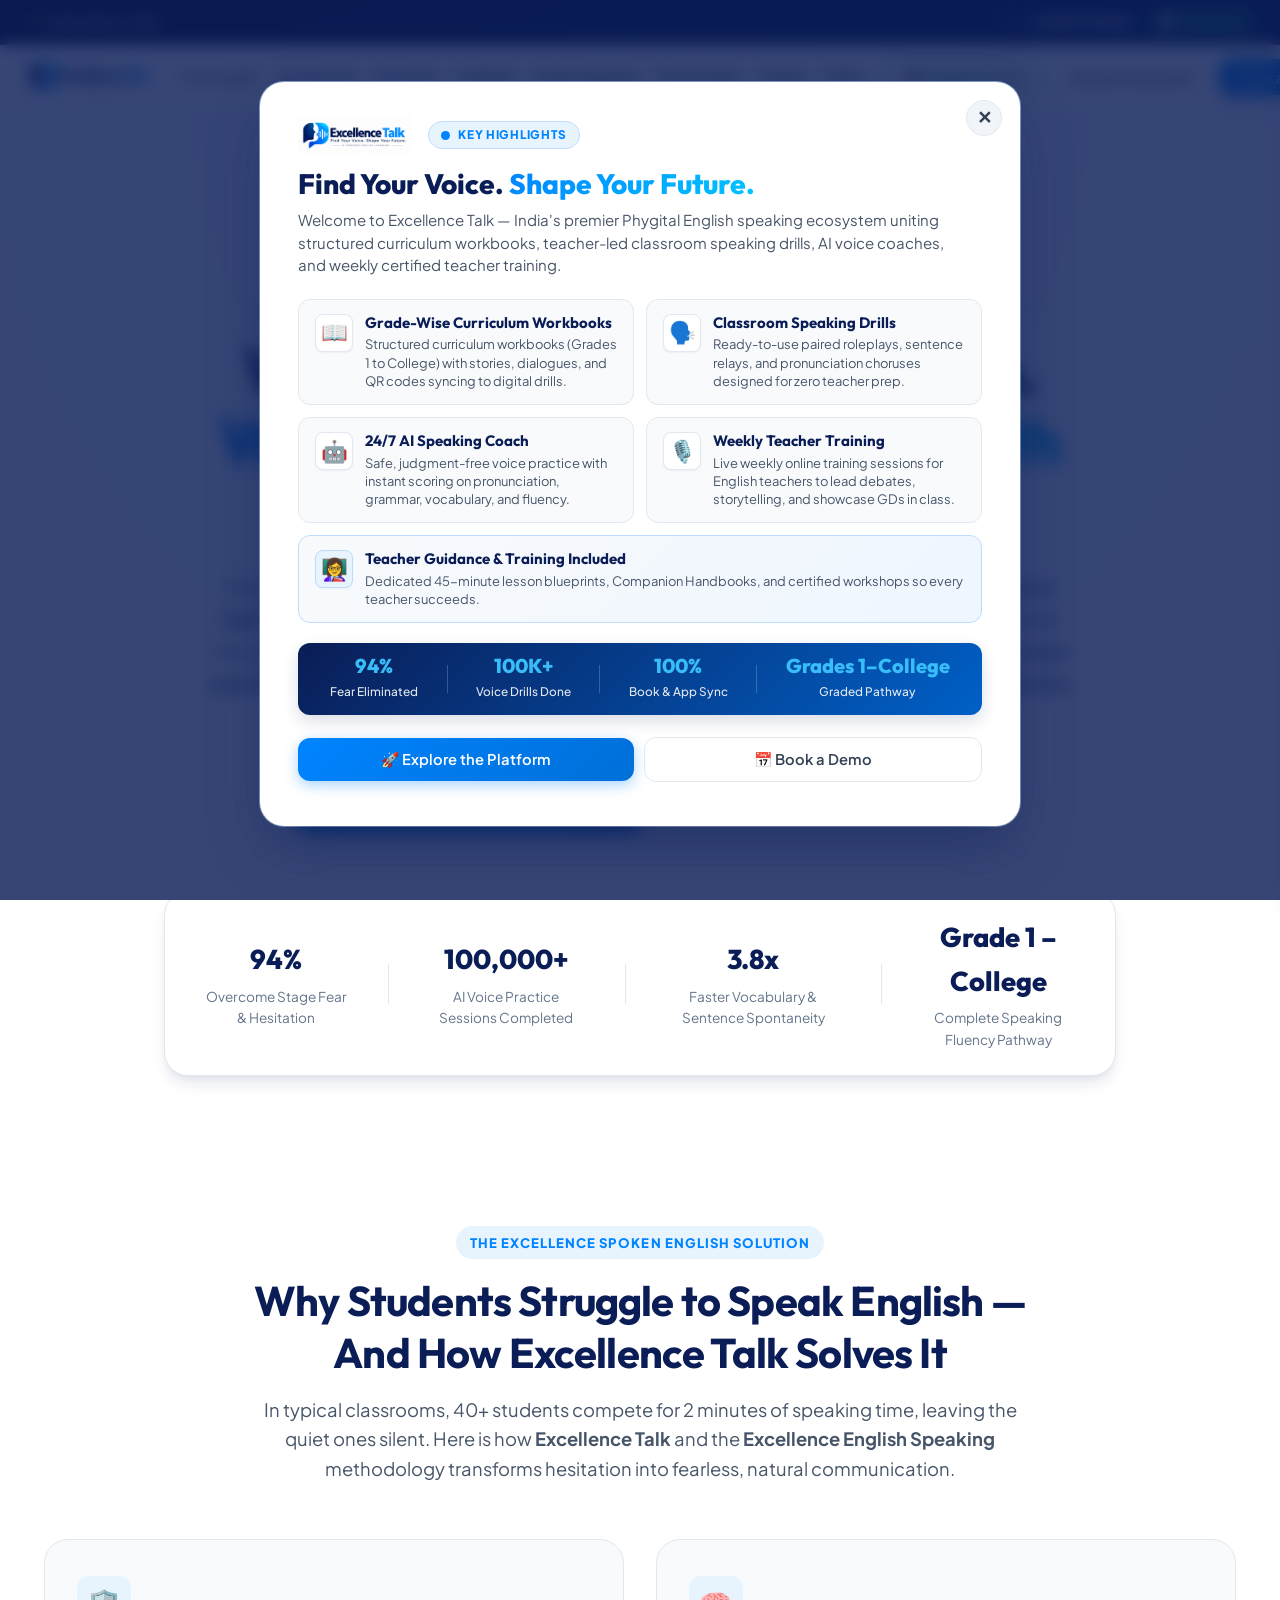
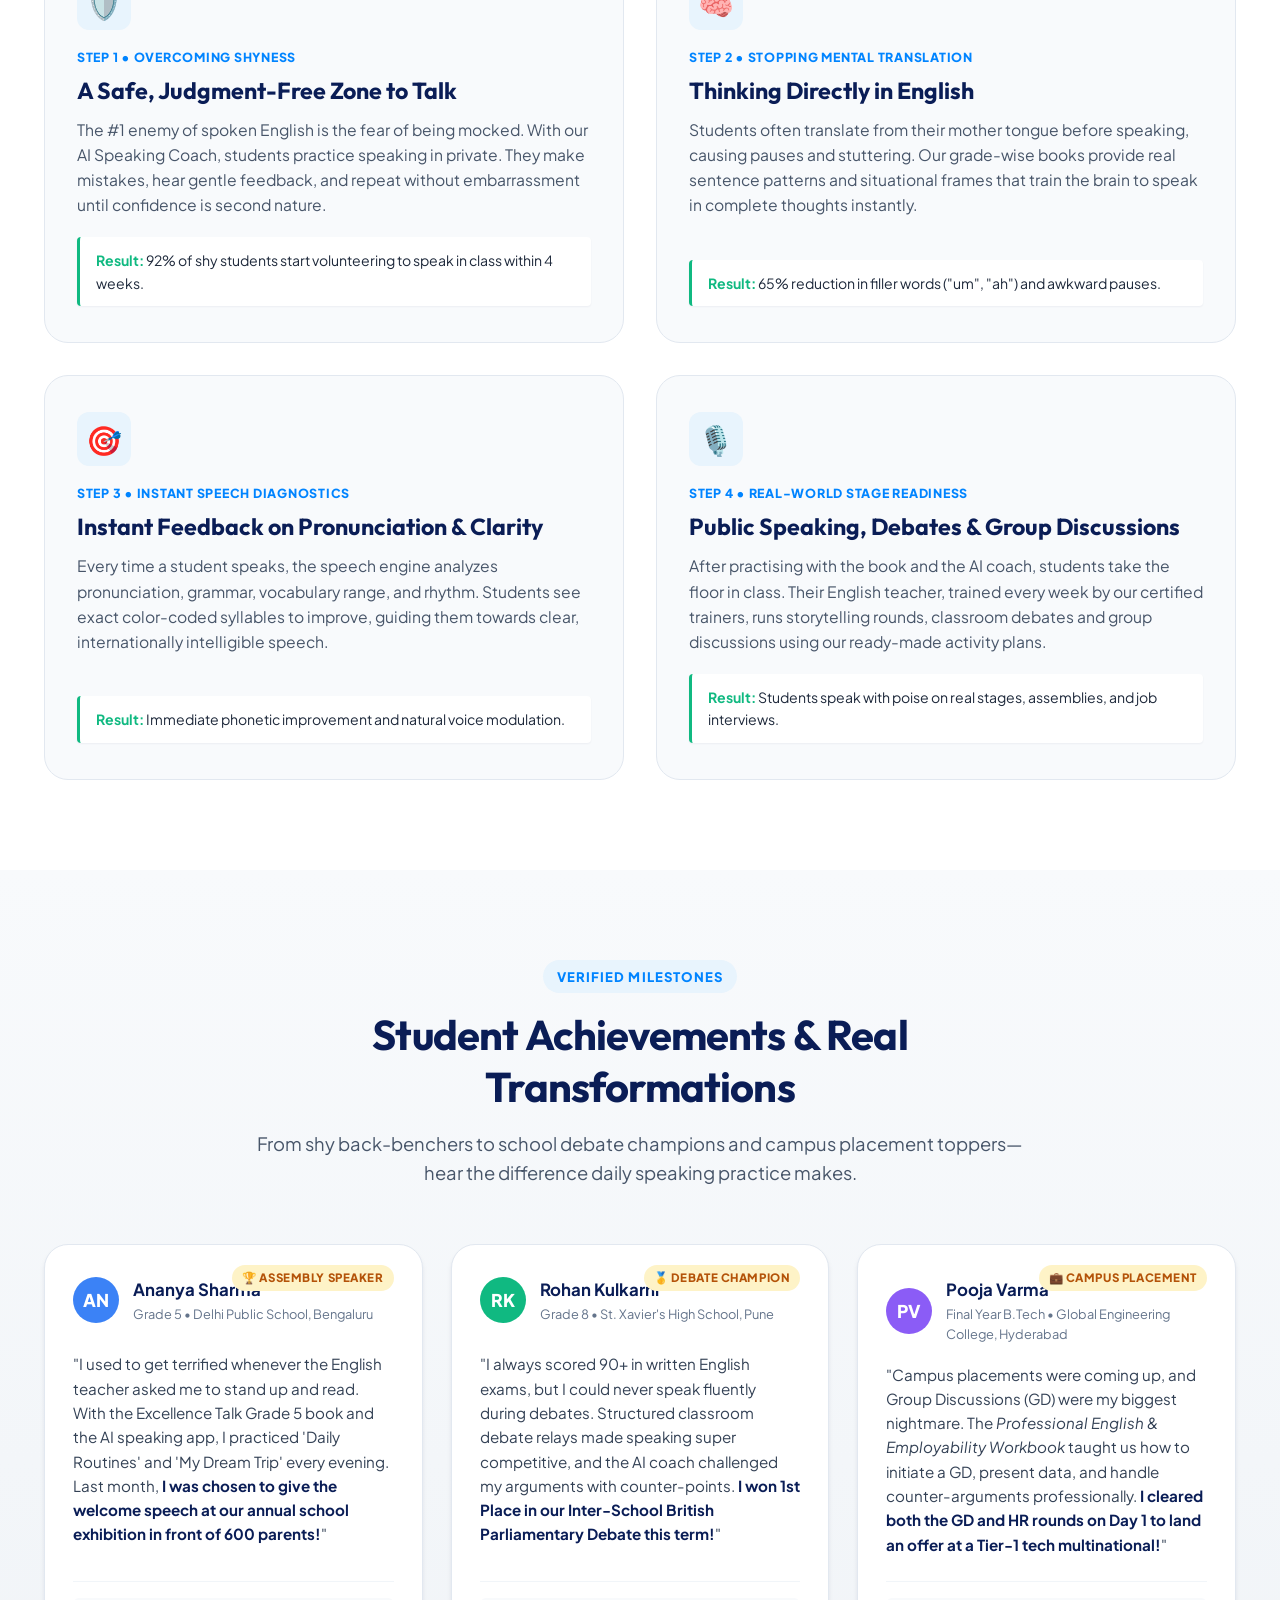
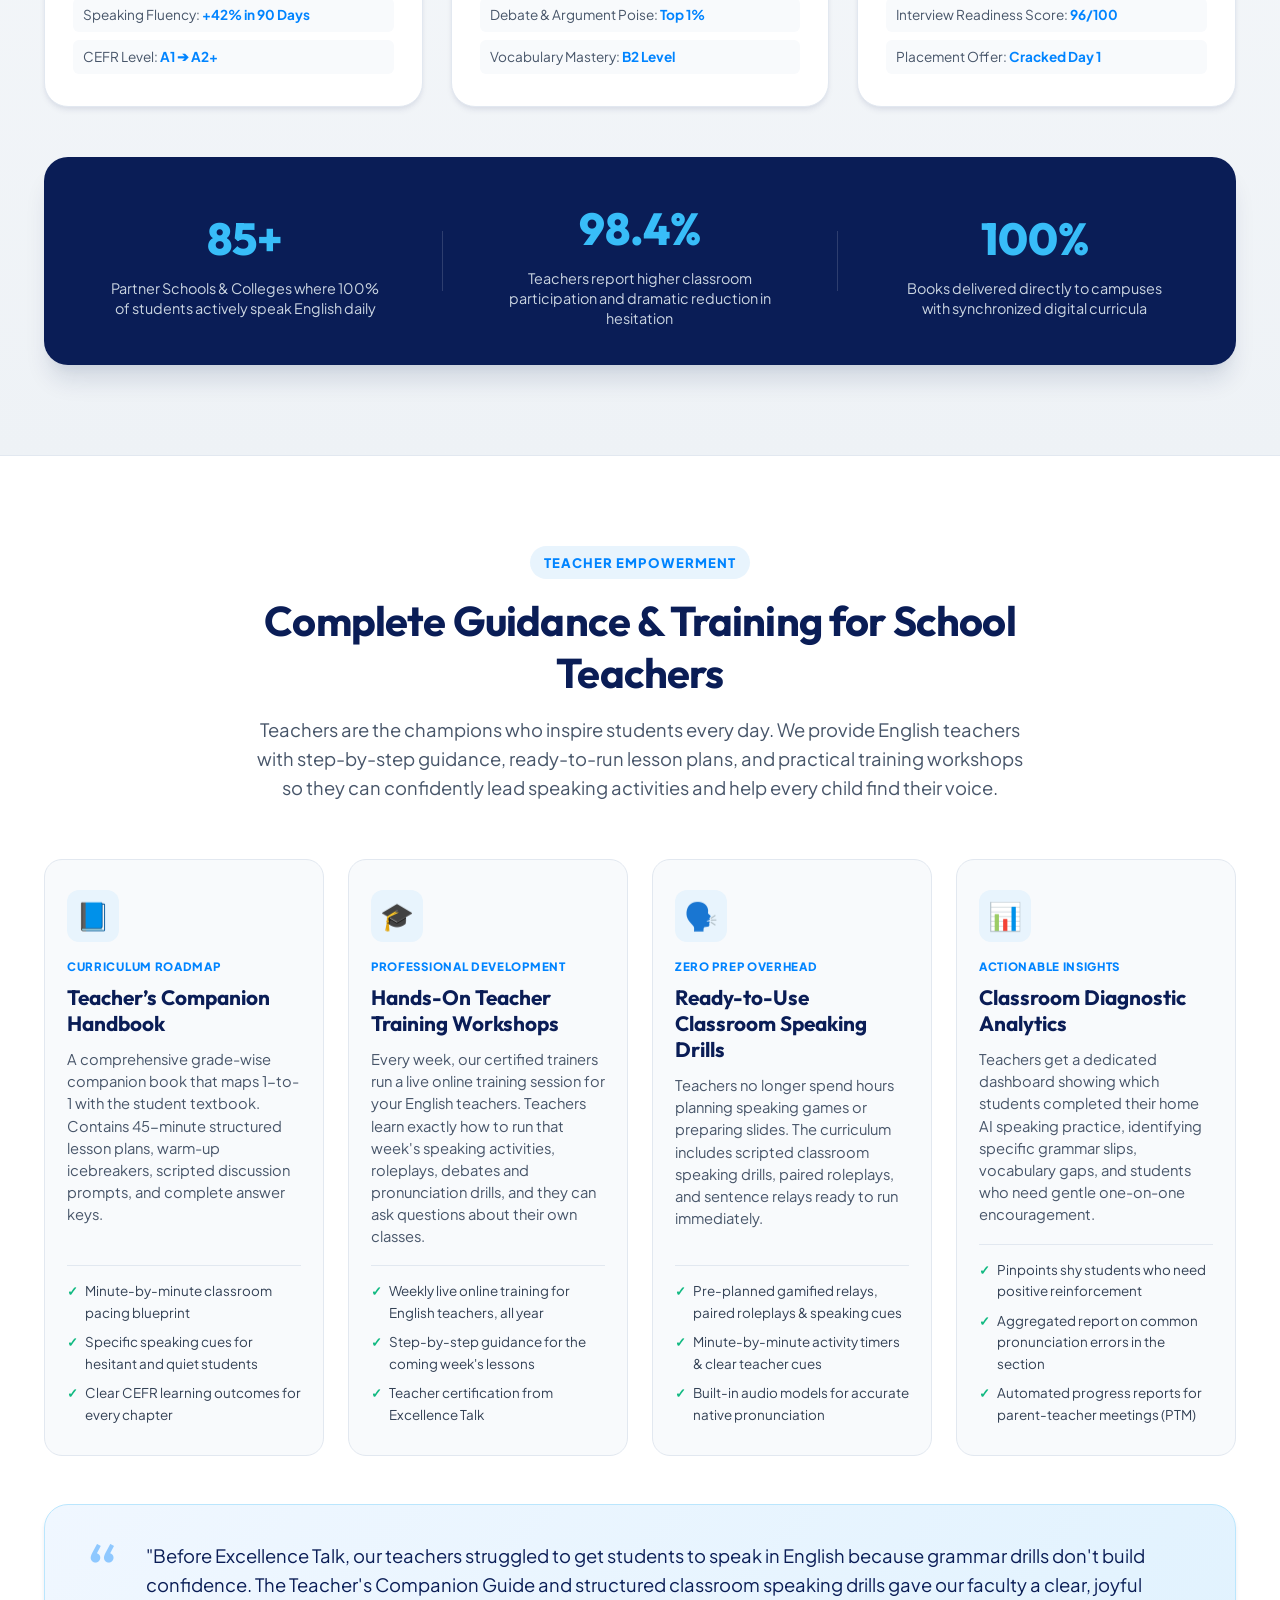
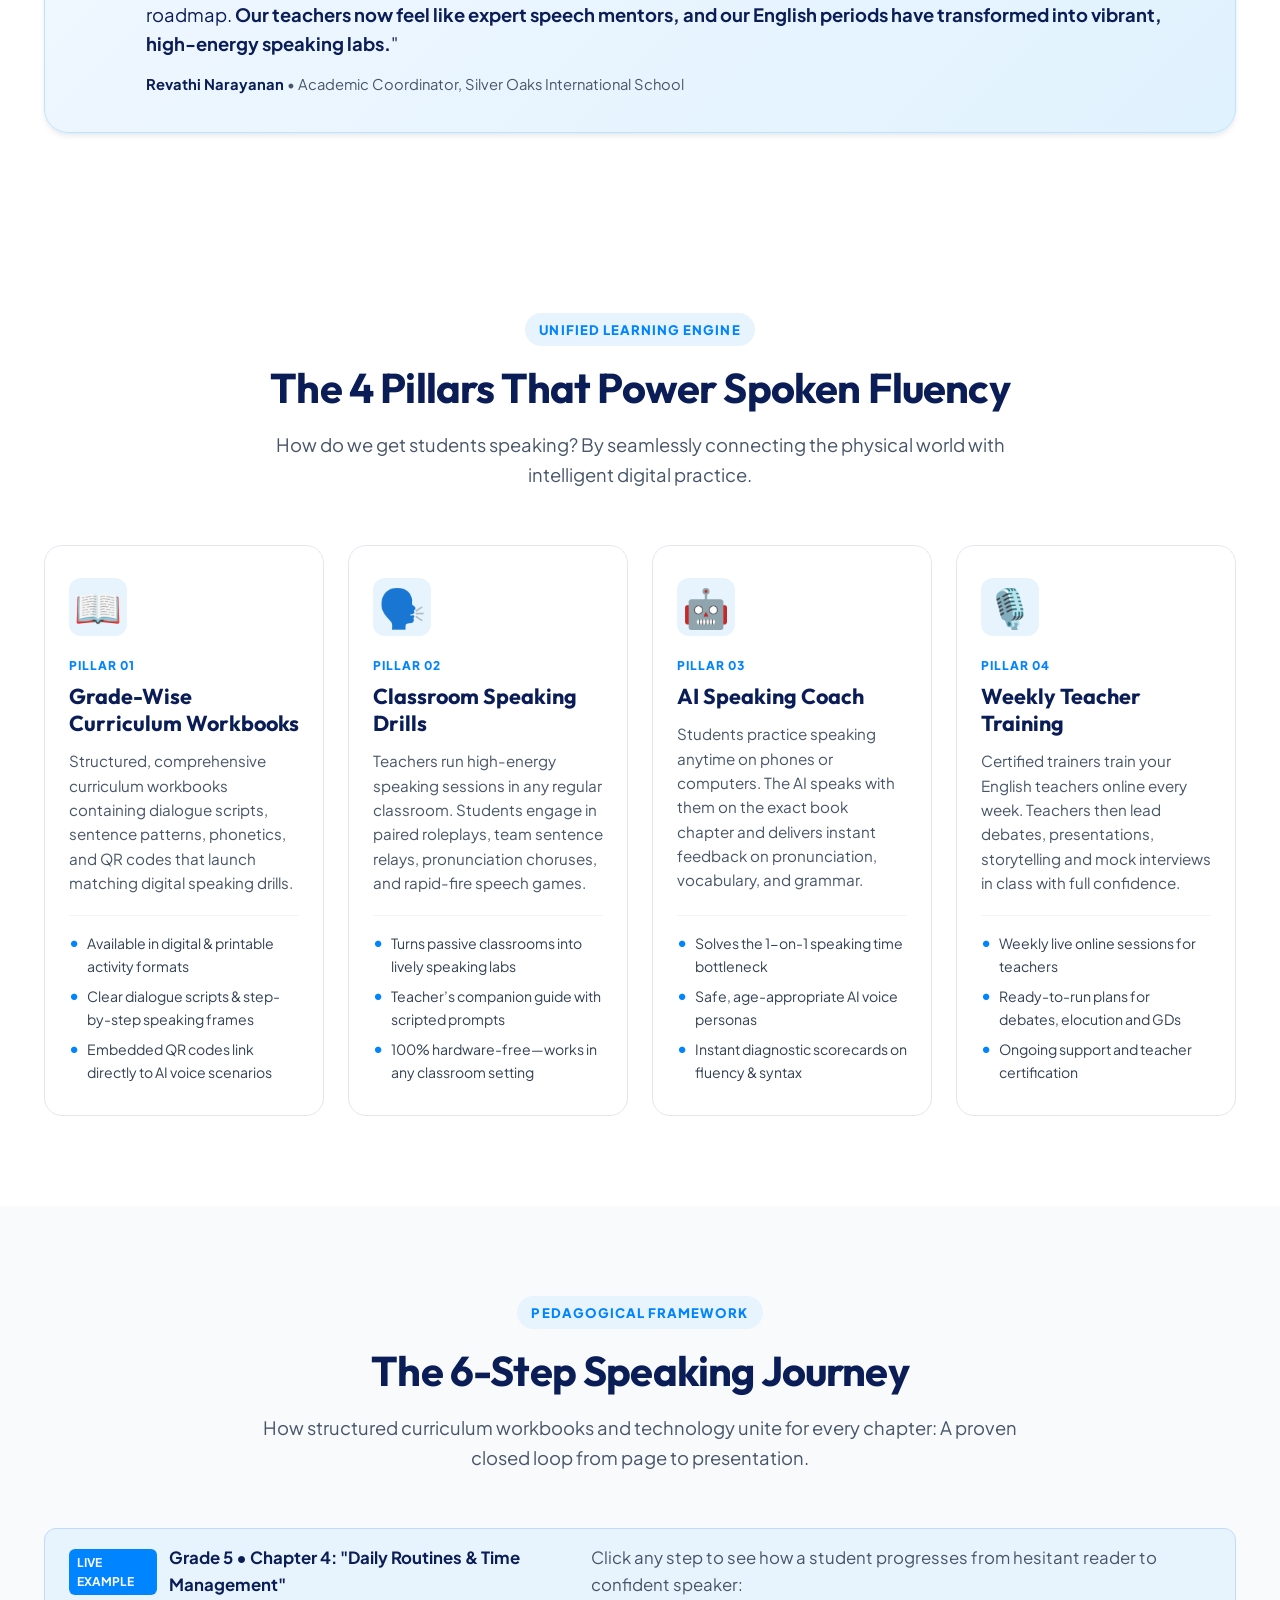
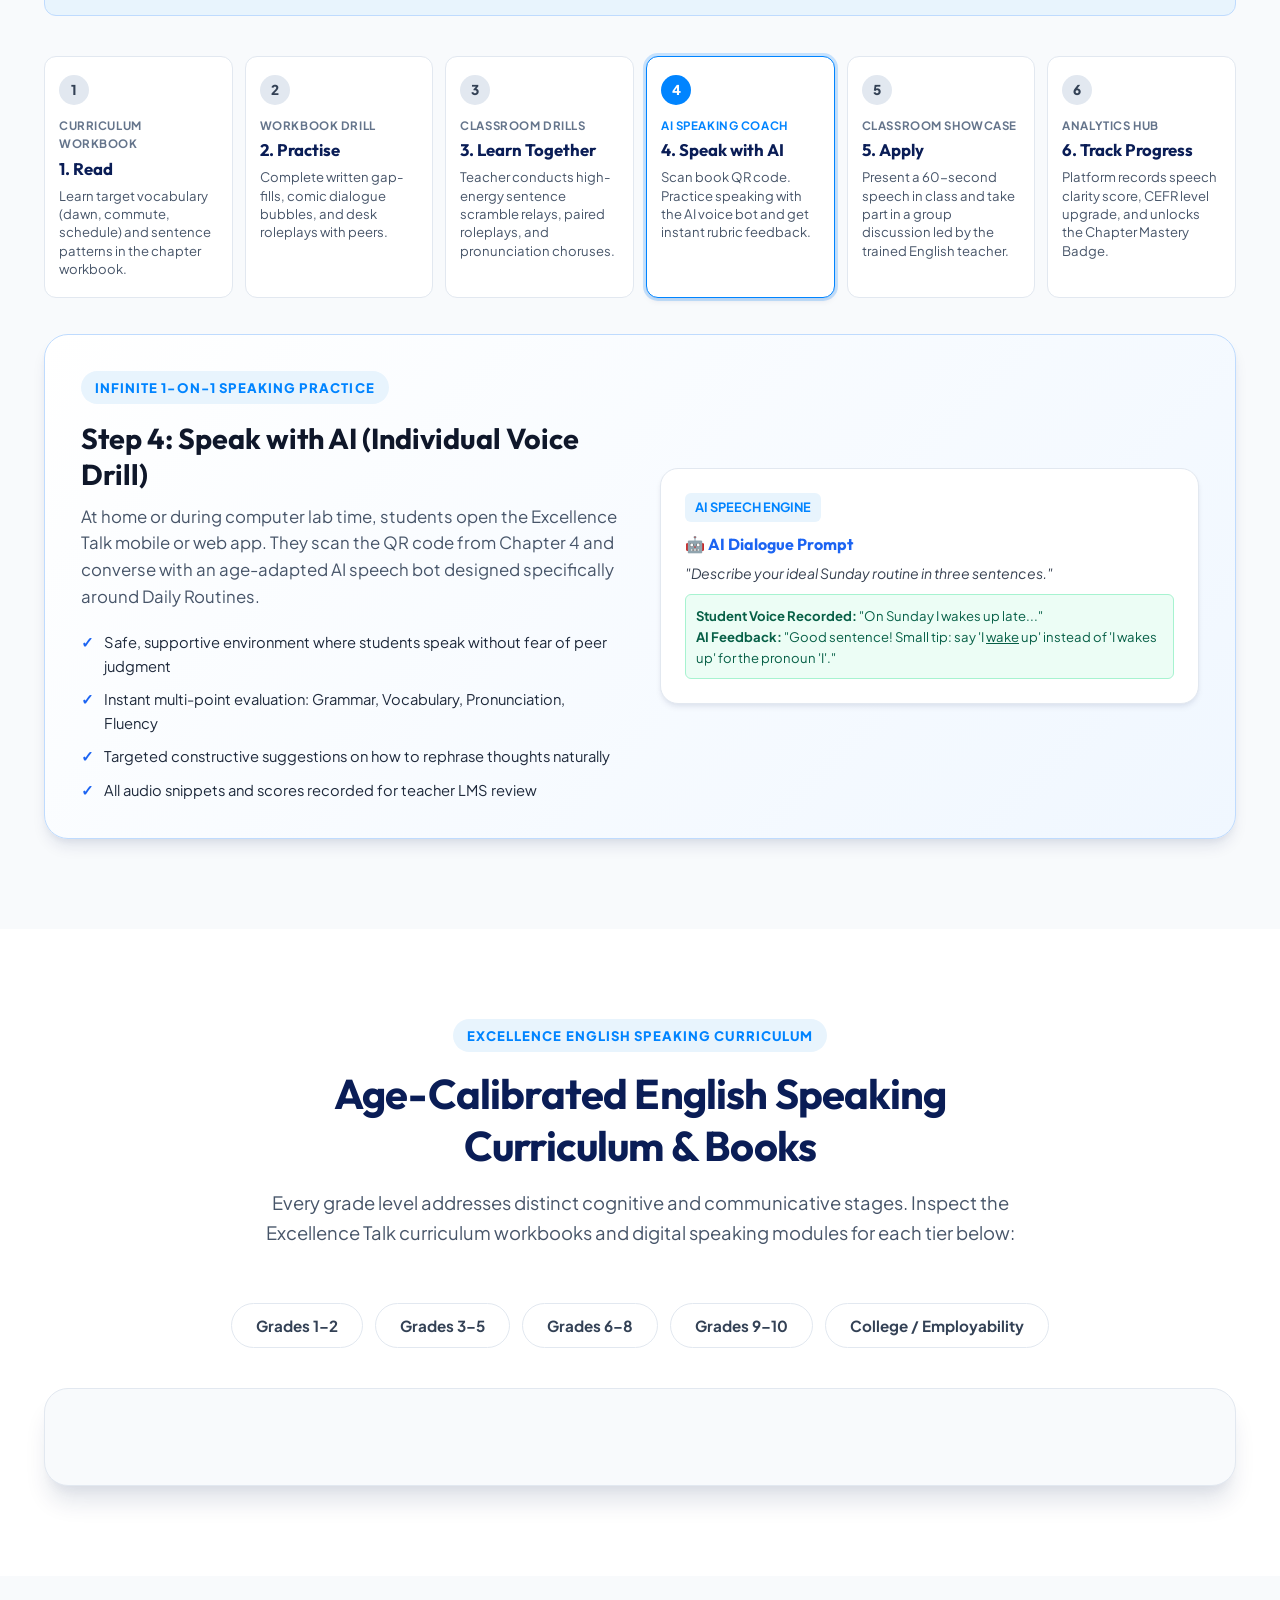
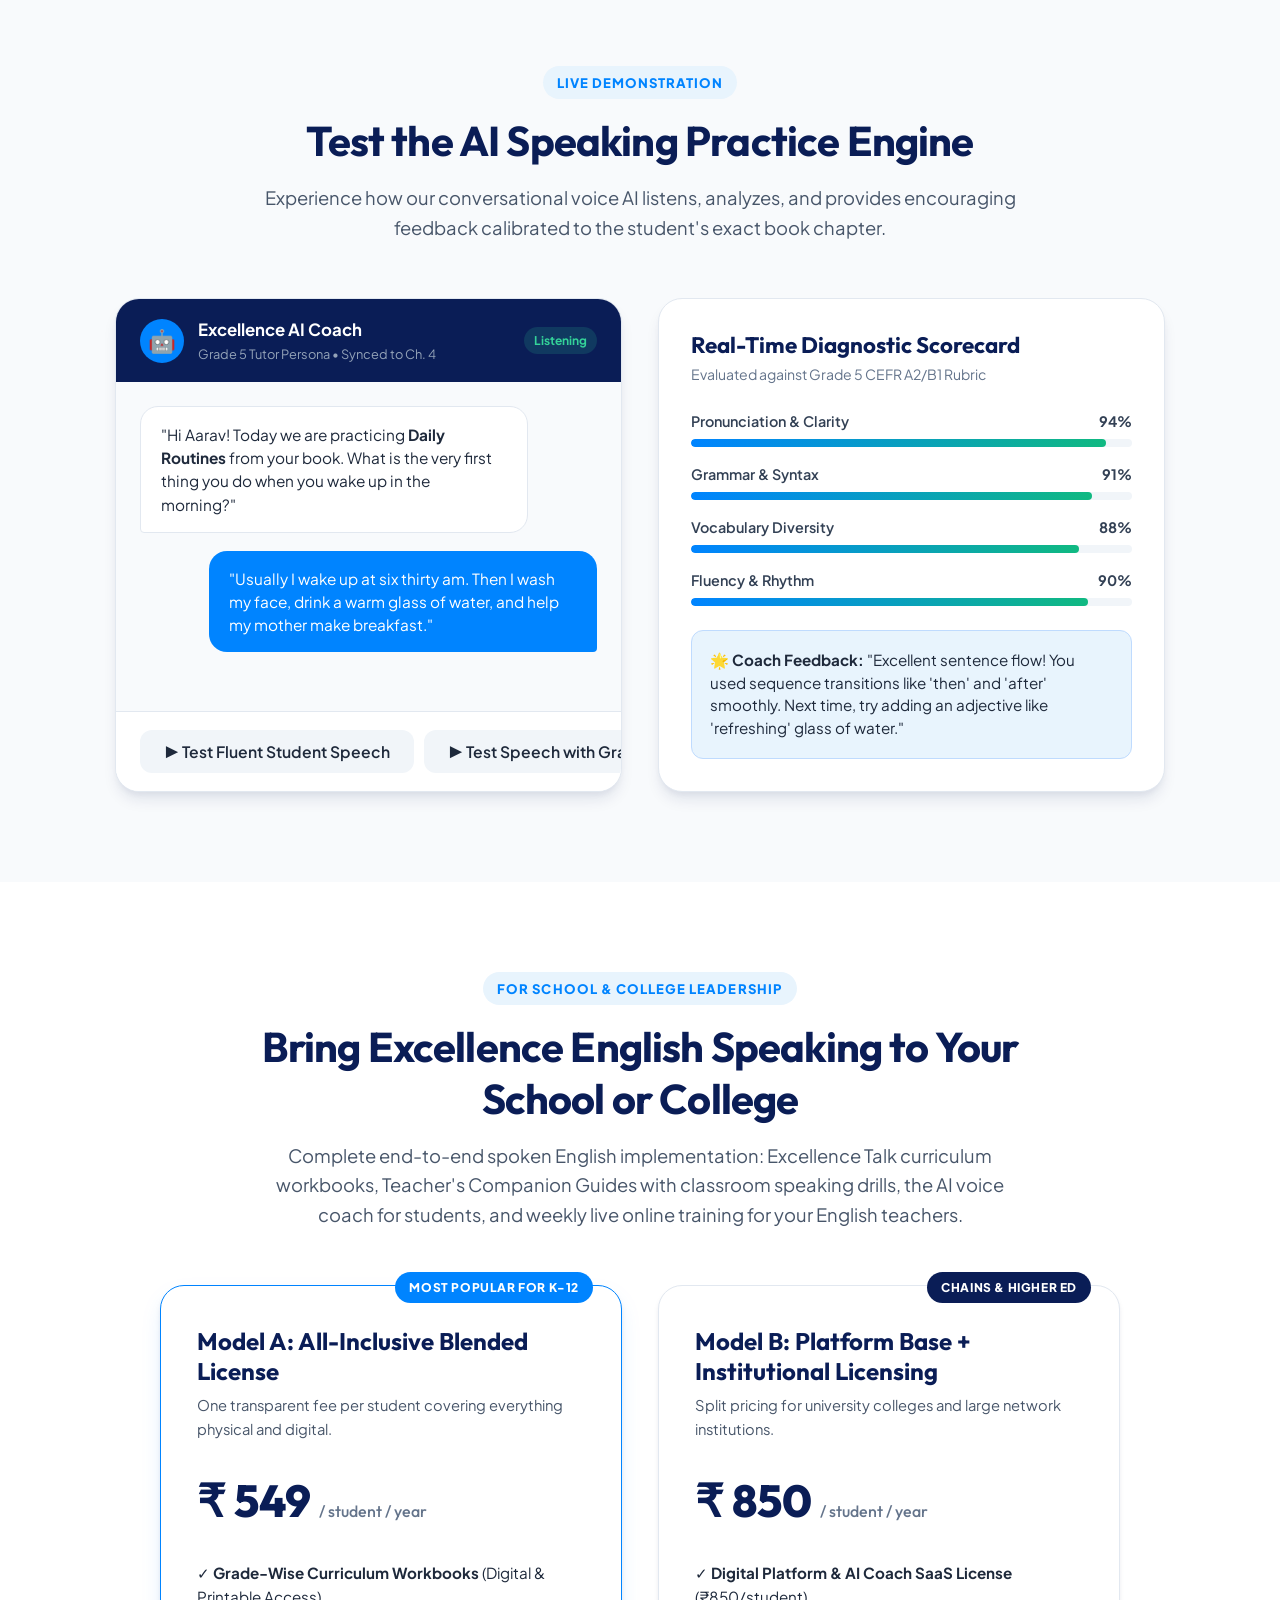
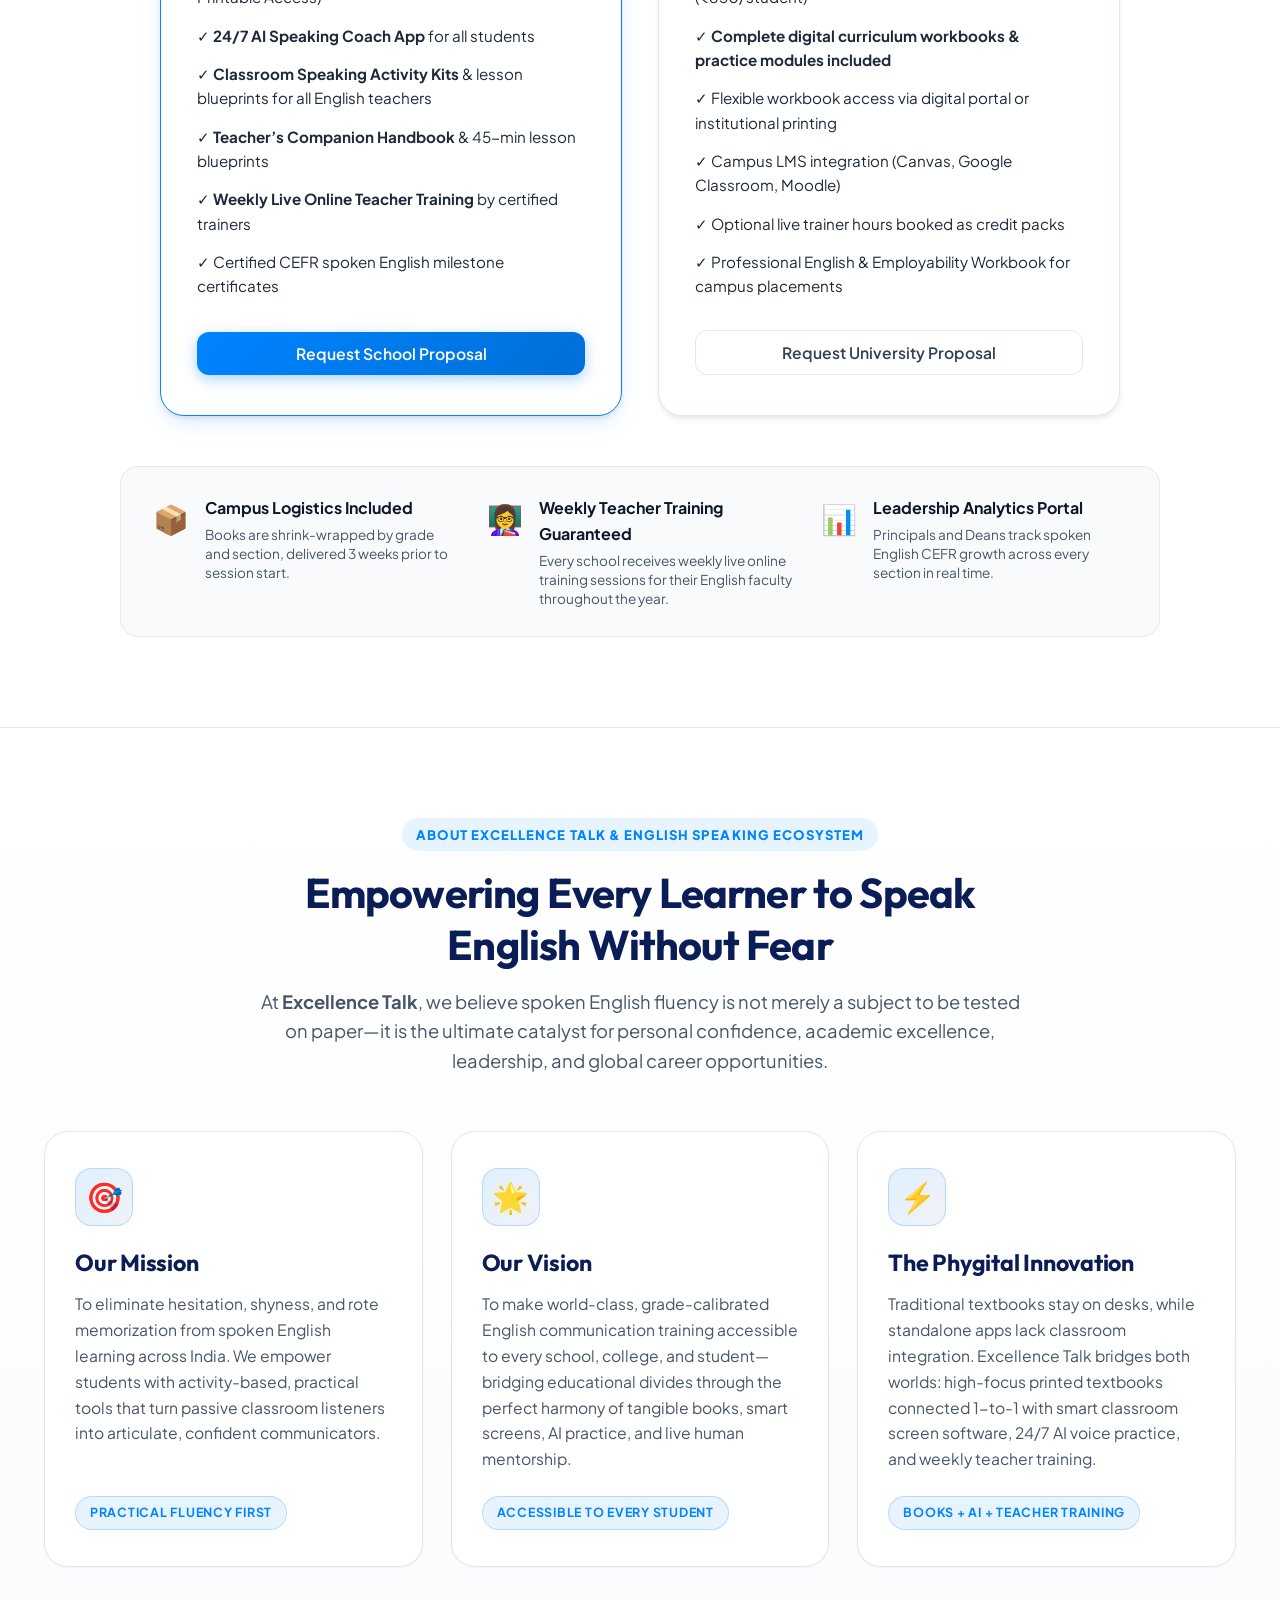
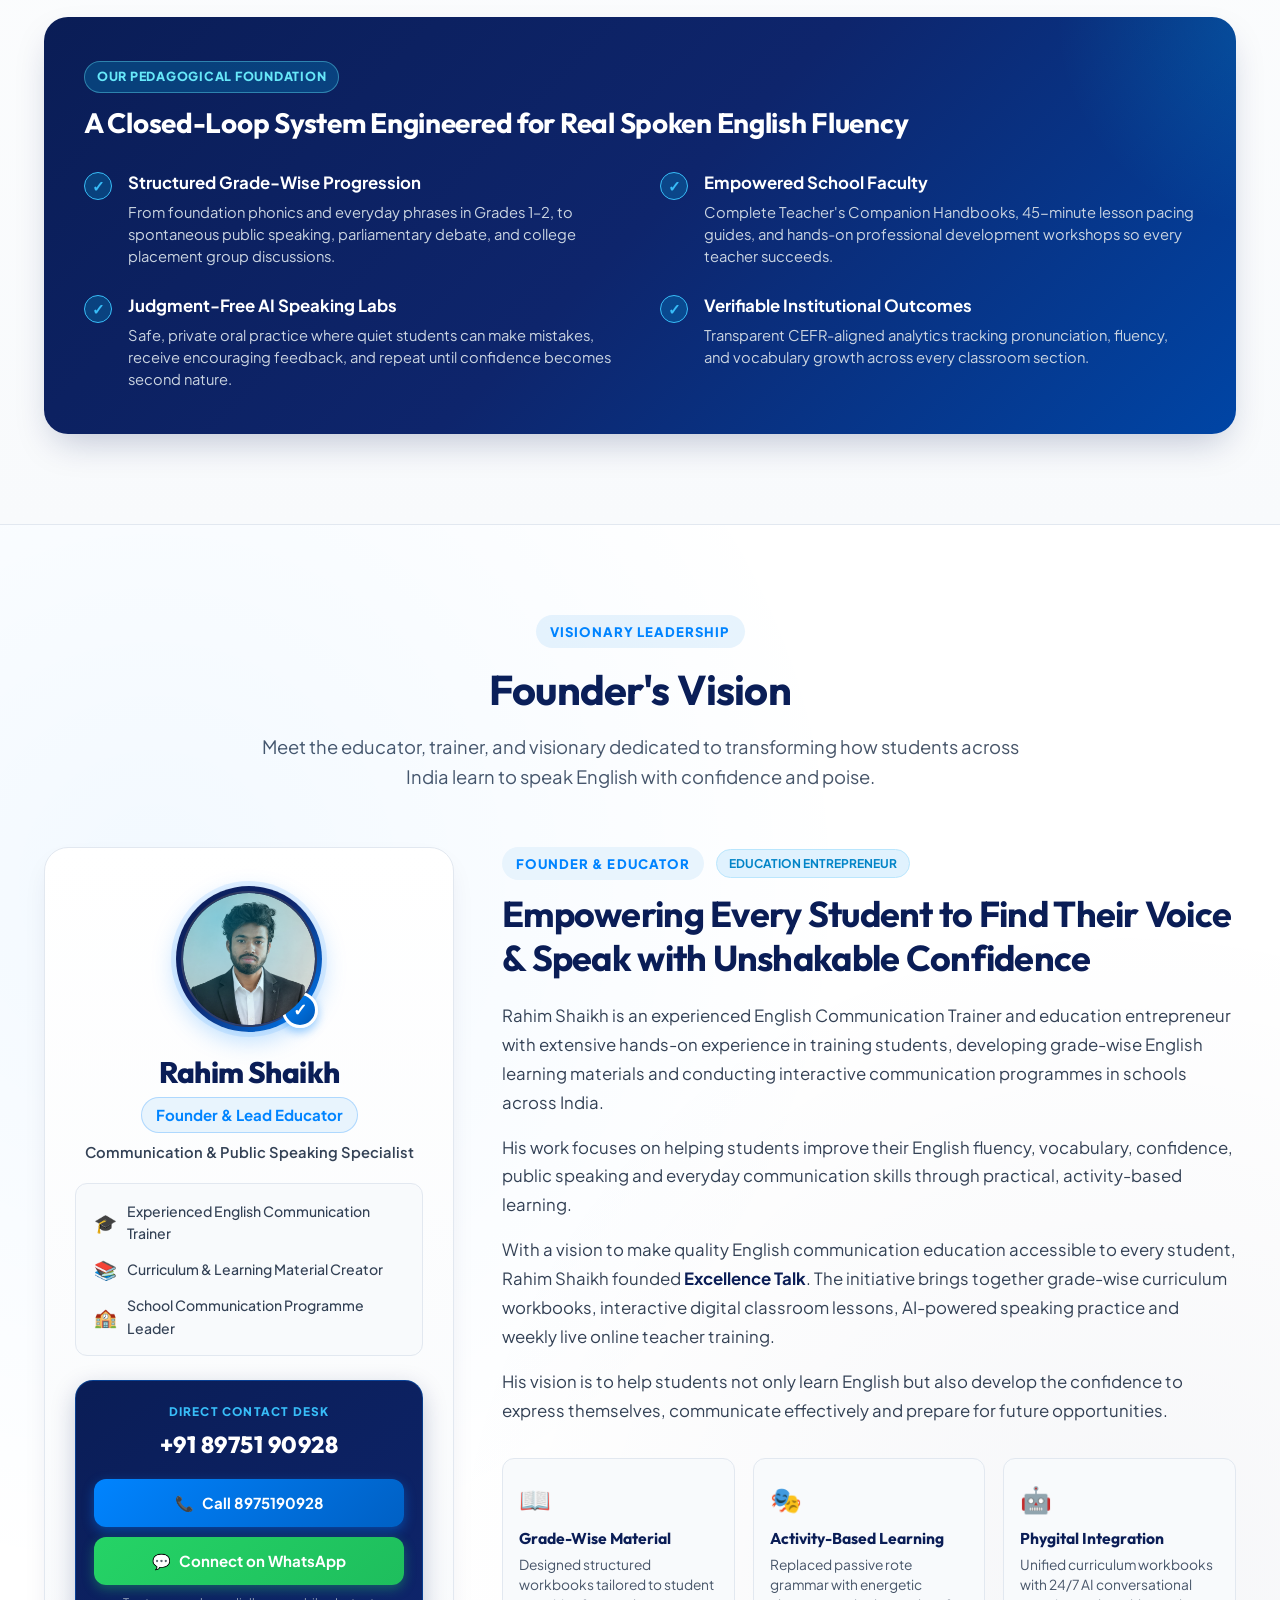
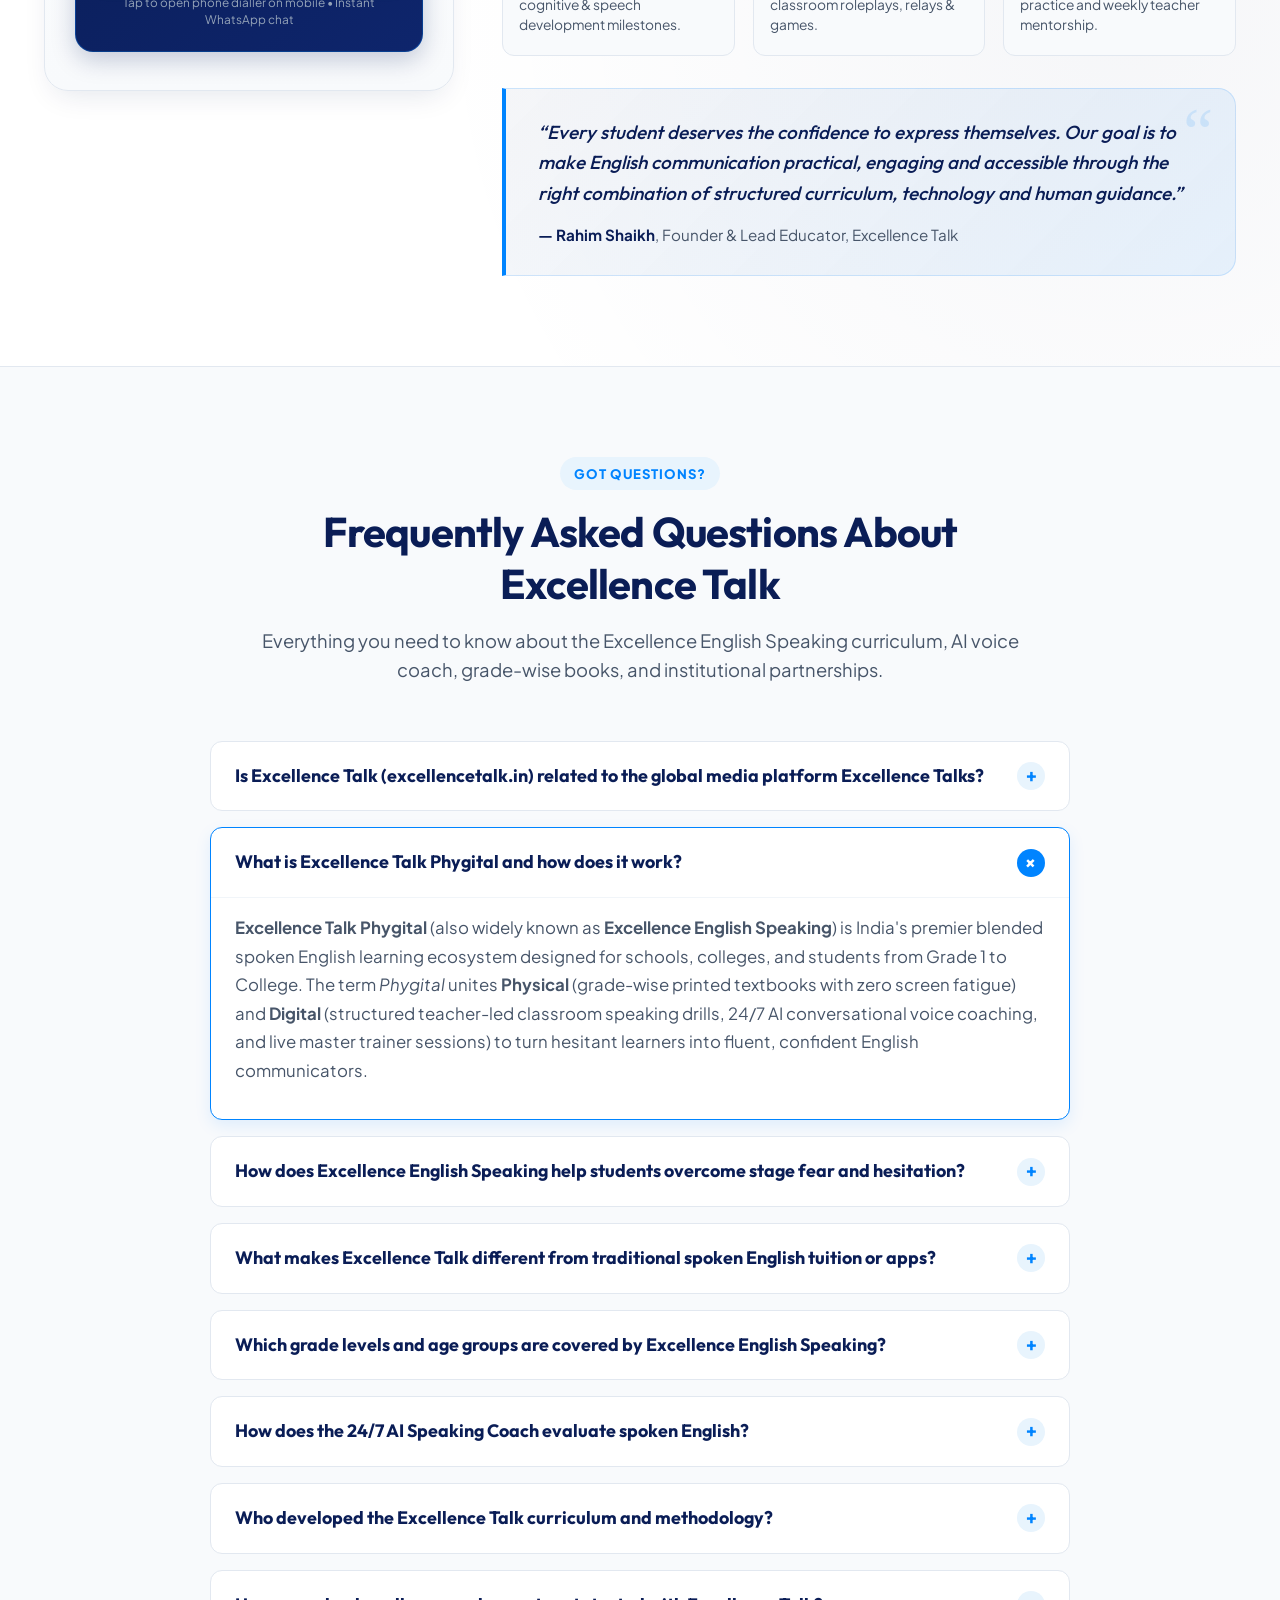
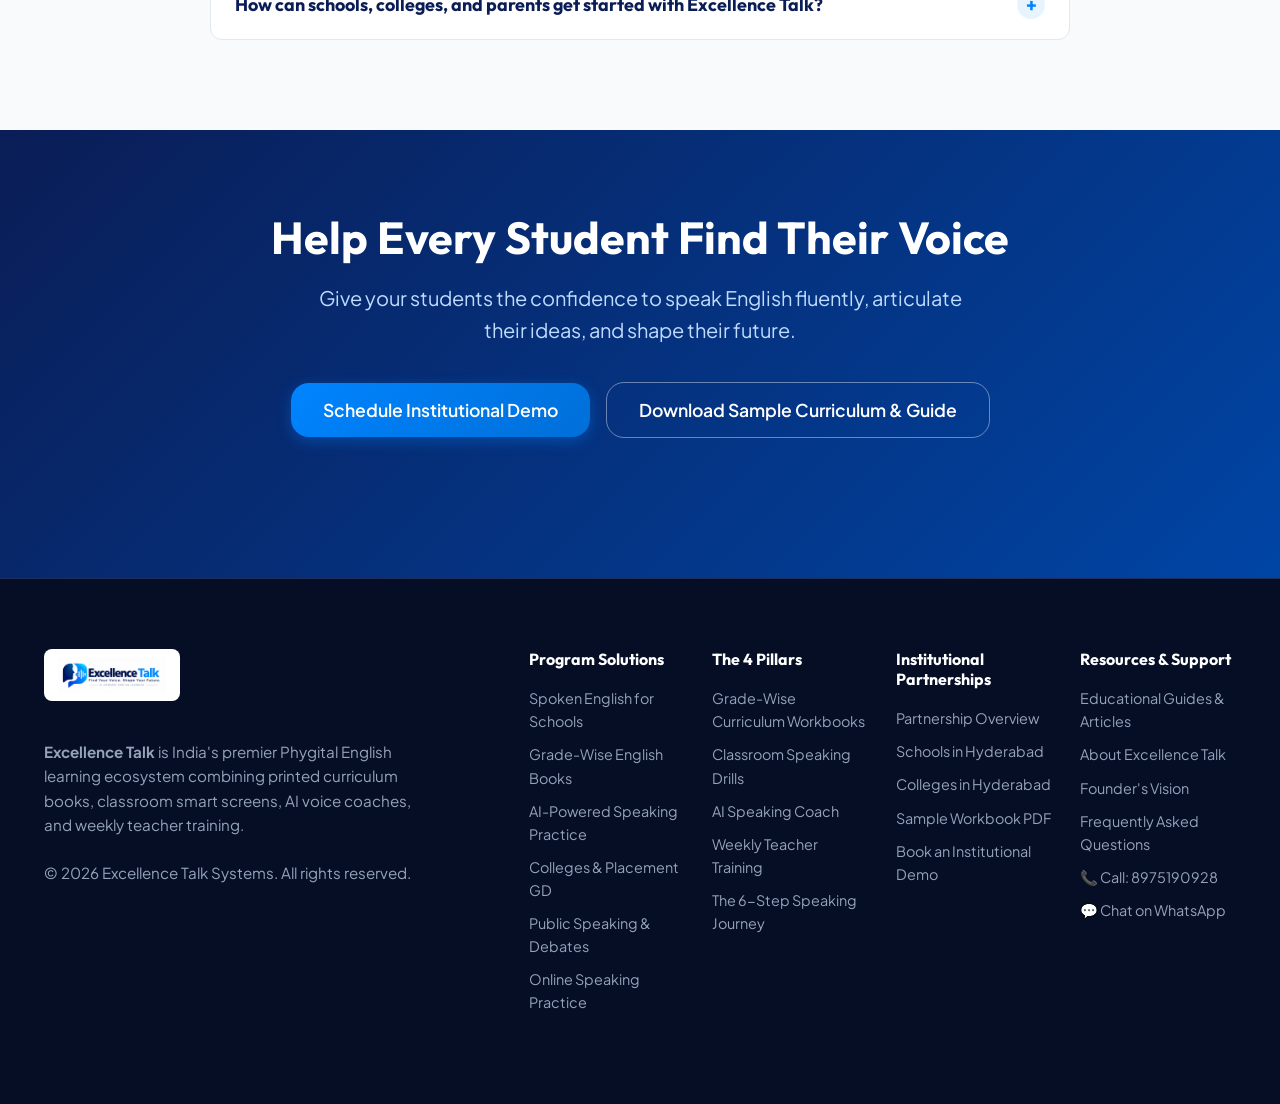
==== commit 9c21aecc: "Fix mobile navbar scrolling and blue button visibility, add Hyderabad top bar with contact, and forw" ====
--- a/index.html
+++ b/index.html
@@ -266,6 +266,23 @@
   <!-- Scroll Reading Progress Bar -->
   <div class="scroll-progress-bar" id="scroll-progress-bar"></div>
 
+  <!-- Top Information Bar -->
+  <div class="top-bar">
+    <div class="top-bar-container">
+      <div class="top-bar-left">
+        <span class="top-bar-item"><span class="top-bar-icon">📍</span> Hyderabad, India</span>
+      </div>
+      <div class="top-bar-right">
+        <a href="tel:8975190928" class="top-bar-link" title="Call directly on +91 89751 90928">
+          <span class="top-bar-icon">📞</span> +91 89751 90928
+        </a>
+        <a href="https://wa.me/918975190928?text=Hello%20Rahim%20sir%2C%20I%20would%20like%20to%20connect%20regarding%20Excellence%20Talk." target="_blank" rel="noopener noreferrer" class="top-bar-link top-bar-whatsapp-pill" title="Chat on WhatsApp">
+          <span class="top-bar-icon">💬</span> WhatsApp
+        </a>
+      </div>
+    </div>
+  </div>
+
   <!-- Navigation -->
   <nav class="navbar">
     <div class="nav-container">
@@ -303,21 +320,29 @@
       <img src="assets/logo.png" alt="Excellence Talk - Excellence English Speaking" class="mobile-drawer-logo">
       <button class="mobile-drawer-close" onclick="toggleMobileMenu()" aria-label="Close menu">✕</button>
     </div>
+    
+    <!-- Top Instant Action for Mobile -->
+    <div class="mobile-drawer-top-cta">
+      <button class="btn btn-primary btn-block" onclick="toggleMobileMenu(); openModal('book-demo')">
+        📅 Book a Demo (Talk to Rahim)
+      </button>
+    </div>
+
     <div class="mobile-nav-links">
       <a href="students/index.html" style="background:#EBF5FF; color:#0084FF; font-weight:800; border-radius:8px; padding:10px 14px; margin-bottom:8px; display:flex; align-items:center; gap:8px;">🎓 Student Learning Portal (Enter Here)</a>
       <a href="spoken-english-for-schools.html">🏫 Spoken English for Schools</a>
       <a href="grade-wise-english-books.html">📚 Grade-Wise Curriculum Workbooks</a>
       <a href="ai-english-speaking-practice.html">🤖 AI Speaking Practice</a>
-      <a href="english-communication-for-colleges.html">🎓 Colleges & Placement Training</a>
-      <a href="public-speaking-for-students.html">🎙️ Public Speaking & Debates</a>
+      <a href="english-communication-for-colleges.html">🎓 Colleges &amp; Placement Training</a>
+      <a href="public-speaking-for-students.html">🎙️ Public Speaking &amp; Debates</a>
       <a href="online-english-speaking-practice.html">🌐 Online Speaking Practice</a>
       <a href="institutional-partnerships.html">🤝 Institutional Partnerships</a>
-      <a href="articles.html">📖 Educational Guides & Articles</a>
+      <a href="articles.html">📖 Educational Guides &amp; Articles</a>
       <a href="index.html#faq" onclick="toggleMobileMenu()">❓ Frequently Asked Questions</a>
     </div>
     <div class="mobile-drawer-actions">
+      <button class="btn btn-primary btn-block" onclick="toggleMobileMenu(); openModal('book-demo')">Schedule Institutional Demo</button>
       <button class="btn btn-outline btn-block" onclick="toggleMobileMenu(); openModal('sample-chapter')">Download Sample Workbook PDF</button>
-      <button class="btn btn-primary btn-block" onclick="toggleMobileMenu(); openModal('book-demo')">Schedule Institutional Demo</button>
     </div>
   </div>
   <div class="mobile-menu-backdrop" id="mobile-menu-backdrop" onclick="toggleMobileMenu()"></div>
--- a/style.css
+++ b/style.css
@@ -223,6 +223,96 @@
   pointer-events: none;
 }
 
+/* Top Information Bar */
+.top-bar {
+  background: linear-gradient(135deg, #07133B 0%, #0A1D56 100%);
+  color: #E2E8F0;
+  font-size: 0.82rem;
+  padding: 8px 0;
+  border-bottom: 1px solid rgba(255, 255, 255, 0.12);
+  position: relative;
+  z-index: 1002;
+}
+
+.top-bar-container {
+  max-width: 1280px;
+  margin: 0 auto;
+  padding: 0 24px;
+  display: flex;
+  align-items: center;
+  justify-content: space-between;
+  gap: 12px;
+}
+
+.top-bar-left,
+.top-bar-right {
+  display: flex;
+  align-items: center;
+  gap: 16px;
+}
+
+.top-bar-item {
+  display: inline-flex;
+  align-items: center;
+  gap: 6px;
+  color: #CBD5E1;
+  font-weight: 600;
+  letter-spacing: 0.01em;
+}
+
+.top-bar-link {
+  display: inline-flex;
+  align-items: center;
+  gap: 6px;
+  color: #FFFFFF;
+  text-decoration: none;
+  font-weight: 700;
+  transition: color 0.2s ease, opacity 0.2s ease;
+}
+
+.top-bar-link:hover {
+  color: #38BDF8;
+}
+
+.top-bar-whatsapp-pill {
+  background: rgba(16, 185, 129, 0.2);
+  color: #34D399;
+  border: 1px solid rgba(16, 185, 129, 0.45);
+  padding: 3px 11px;
+  border-radius: 9999px;
+  font-size: 0.78rem;
+  font-weight: 700;
+}
+
+.top-bar-whatsapp-pill:hover {
+  background: rgba(16, 185, 129, 0.35);
+  color: #A7F3D0;
+}
+
+@media (max-width: 640px) {
+  .top-bar {
+    padding: 6px 0;
+    font-size: 0.76rem;
+  }
+  .top-bar-container {
+    padding: 0 14px;
+    gap: 8px;
+  }
+  .top-bar-left,
+  .top-bar-right {
+    gap: 10px;
+  }
+}
+
+@media (max-width: 400px) {
+  .top-bar-container {
+    font-size: 0.72rem;
+  }
+  .top-bar-whatsapp-pill {
+    padding: 2px 8px;
+  }
+}
+
 /* Navbar */
 .navbar {
   position: sticky;
@@ -359,15 +449,16 @@
   right: -340px;
   width: 320px;
   max-width: 86vw;
-  height: 100vh;
+  height: 100%;
+  height: 100dvh;
+  max-height: 100dvh;
   background: var(--white);
   box-shadow: -10px 0 25px rgba(10, 29, 86, 0.2);
   z-index: 2500;
   display: flex;
   flex-direction: column;
   transition: right 0.35s cubic-bezier(0.16, 1, 0.3, 1);
-  overflow-y: auto;
-  -webkit-overflow-scrolling: touch;
+  overflow: hidden;
 }
 
 .mobile-menu-drawer.open {
@@ -378,12 +469,14 @@
   display: flex;
   align-items: center;
   justify-content: space-between;
-  padding: 18px 20px;
+  padding: 16px 20px;
   border-bottom: 1px solid var(--slate-200);
+  background: var(--white);
+  flex-shrink: 0;
 }
 
 .mobile-drawer-logo {
-  height: 38px;
+  height: 36px;
   width: auto;
   object-fit: contain;
 }
@@ -401,27 +494,39 @@
   display: flex;
   align-items: center;
   justify-content: center;
+  transition: background 0.2s ease;
 }
 
 .mobile-drawer-close:hover {
   background: var(--slate-200);
 }
 
+.mobile-drawer-top-cta {
+  padding: 12px 18px 4px 18px;
+  flex-shrink: 0;
+  background: var(--white);
+}
+
 .mobile-nav-links {
   display: flex;
   flex-direction: column;
-  padding: 12px 0;
-  flex-grow: 1;
+  padding: 10px 0;
+  flex: 1 1 auto;
+  overflow-y: auto;
+  -webkit-overflow-scrolling: touch;
+  touch-action: pan-y;
+  overscroll-behavior: contain;
 }
 
 .mobile-nav-links a {
-  padding: 13px 22px;
-  font-size: 0.95rem;
+  padding: 12px 20px;
+  font-size: 0.94rem;
   font-weight: 600;
   color: var(--slate-800);
   display: block;
   border-bottom: 1px solid var(--slate-100);
   transition: background 0.2s, color 0.2s;
+  text-decoration: none;
 }
 
 .mobile-nav-links a:hover,
@@ -431,12 +536,14 @@
 }
 
 .mobile-drawer-actions {
-  padding: 18px 20px;
+  padding: 14px 18px;
   border-top: 1px solid var(--slate-200);
   display: flex;
   flex-direction: column;
   gap: 10px;
-  background: var(--slate-50);
+  background: var(--white);
+  flex-shrink: 0;
+  box-shadow: 0 -4px 16px rgba(10, 29, 86, 0.08);
 }
 
 .mobile-menu-backdrop {
@@ -448,11 +555,22 @@
   display: none;
   opacity: 0;
   transition: opacity 0.3s ease;
+  touch-action: none;
 }
 
 .mobile-menu-backdrop.open {
   display: block;
   opacity: 1;
+}
+
+body.menu-drawer-active {
+  overflow: hidden;
+  touch-action: none;
+}
+
+body.menu-drawer-active .mobile-menu-drawer,
+body.menu-drawer-active .mobile-nav-links {
+  touch-action: pan-y;
 }
 
 /* Hero Section */
@@ -3510,13 +3628,22 @@
     padding: 0 14px;
   }
 
-  .nav-actions .btn {
+  .nav-actions .nav-btn-sample {
     display: none;
   }
 
+  .nav-actions .nav-btn-demo {
+    display: inline-flex !important;
+    padding: 7px 11px;
+    font-size: 0.78rem;
+    font-weight: 700;
+    border-radius: var(--radius-sm);
+    letter-spacing: -0.01em;
+  }
+
   .nav-logo-img {
-    height: 36px;
-    max-width: 175px;
+    height: 32px;
+    max-width: 140px;
   }
 
   .hero-title {
